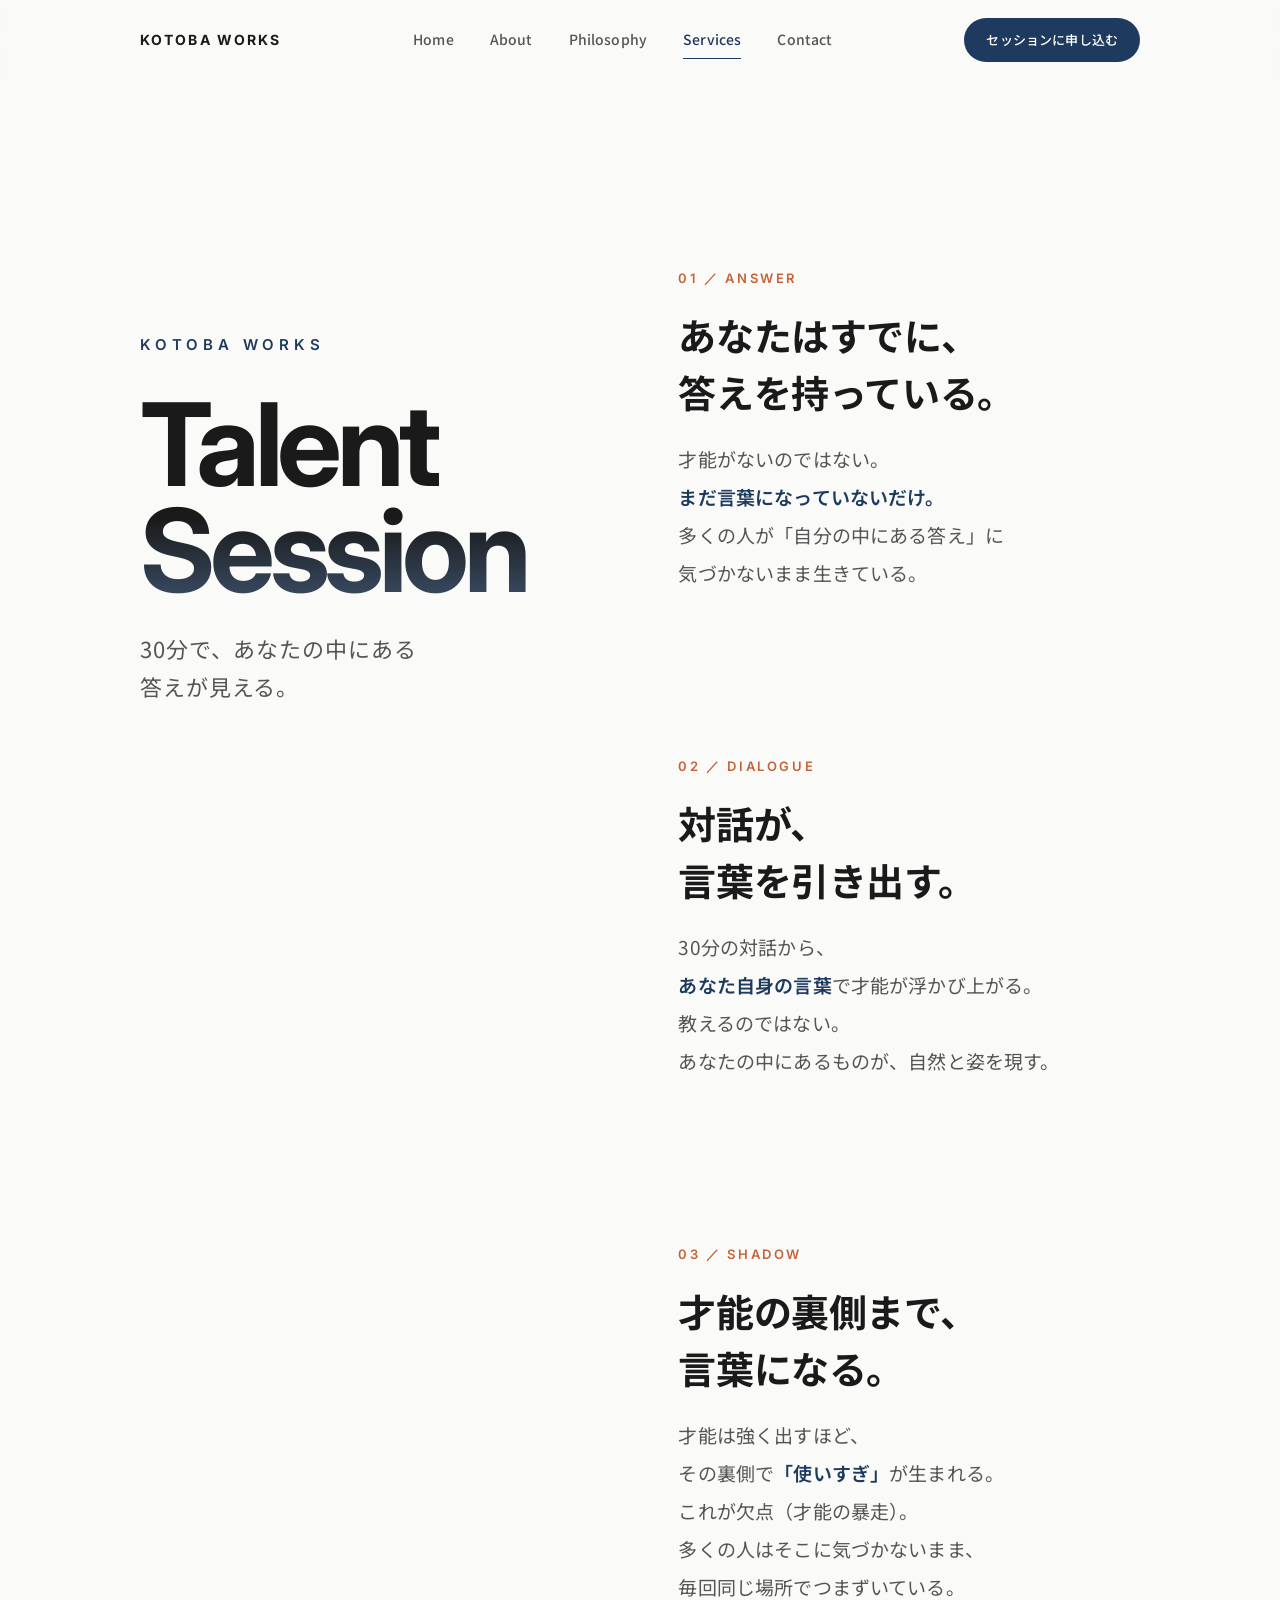
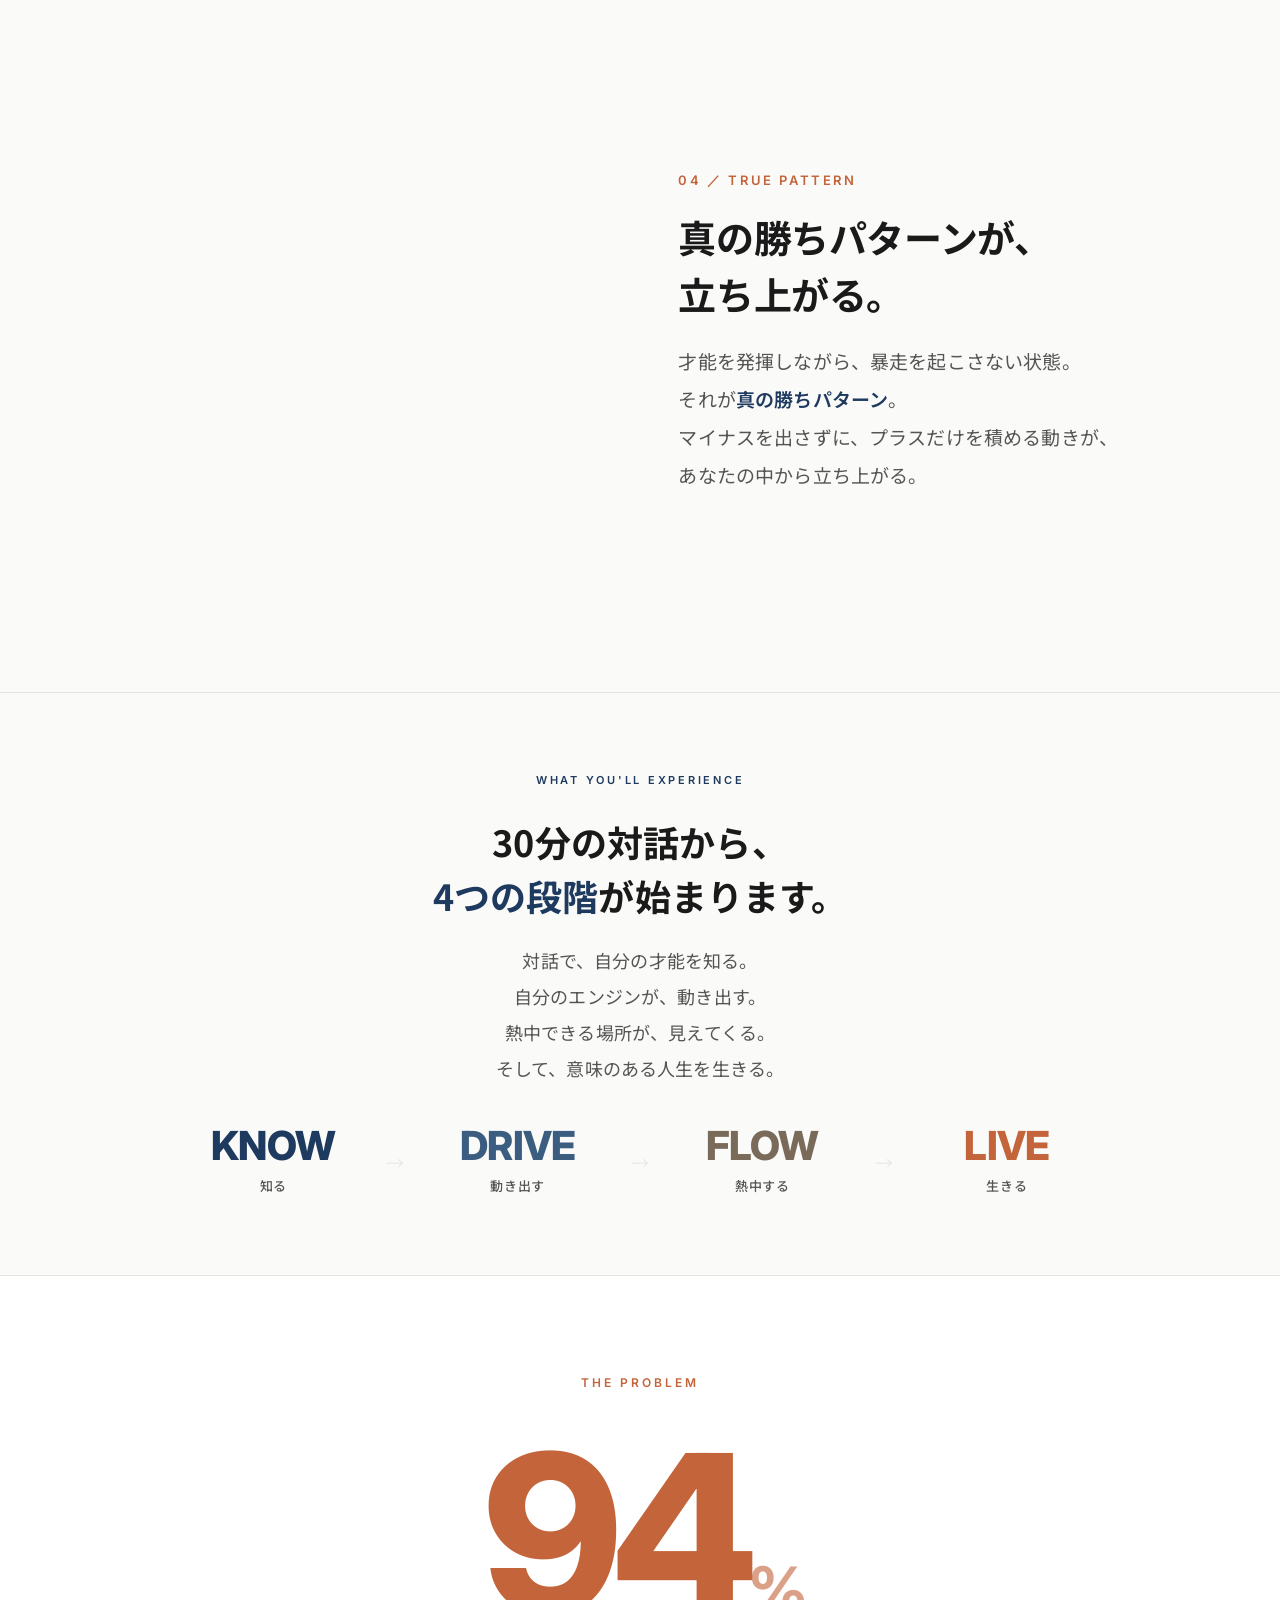
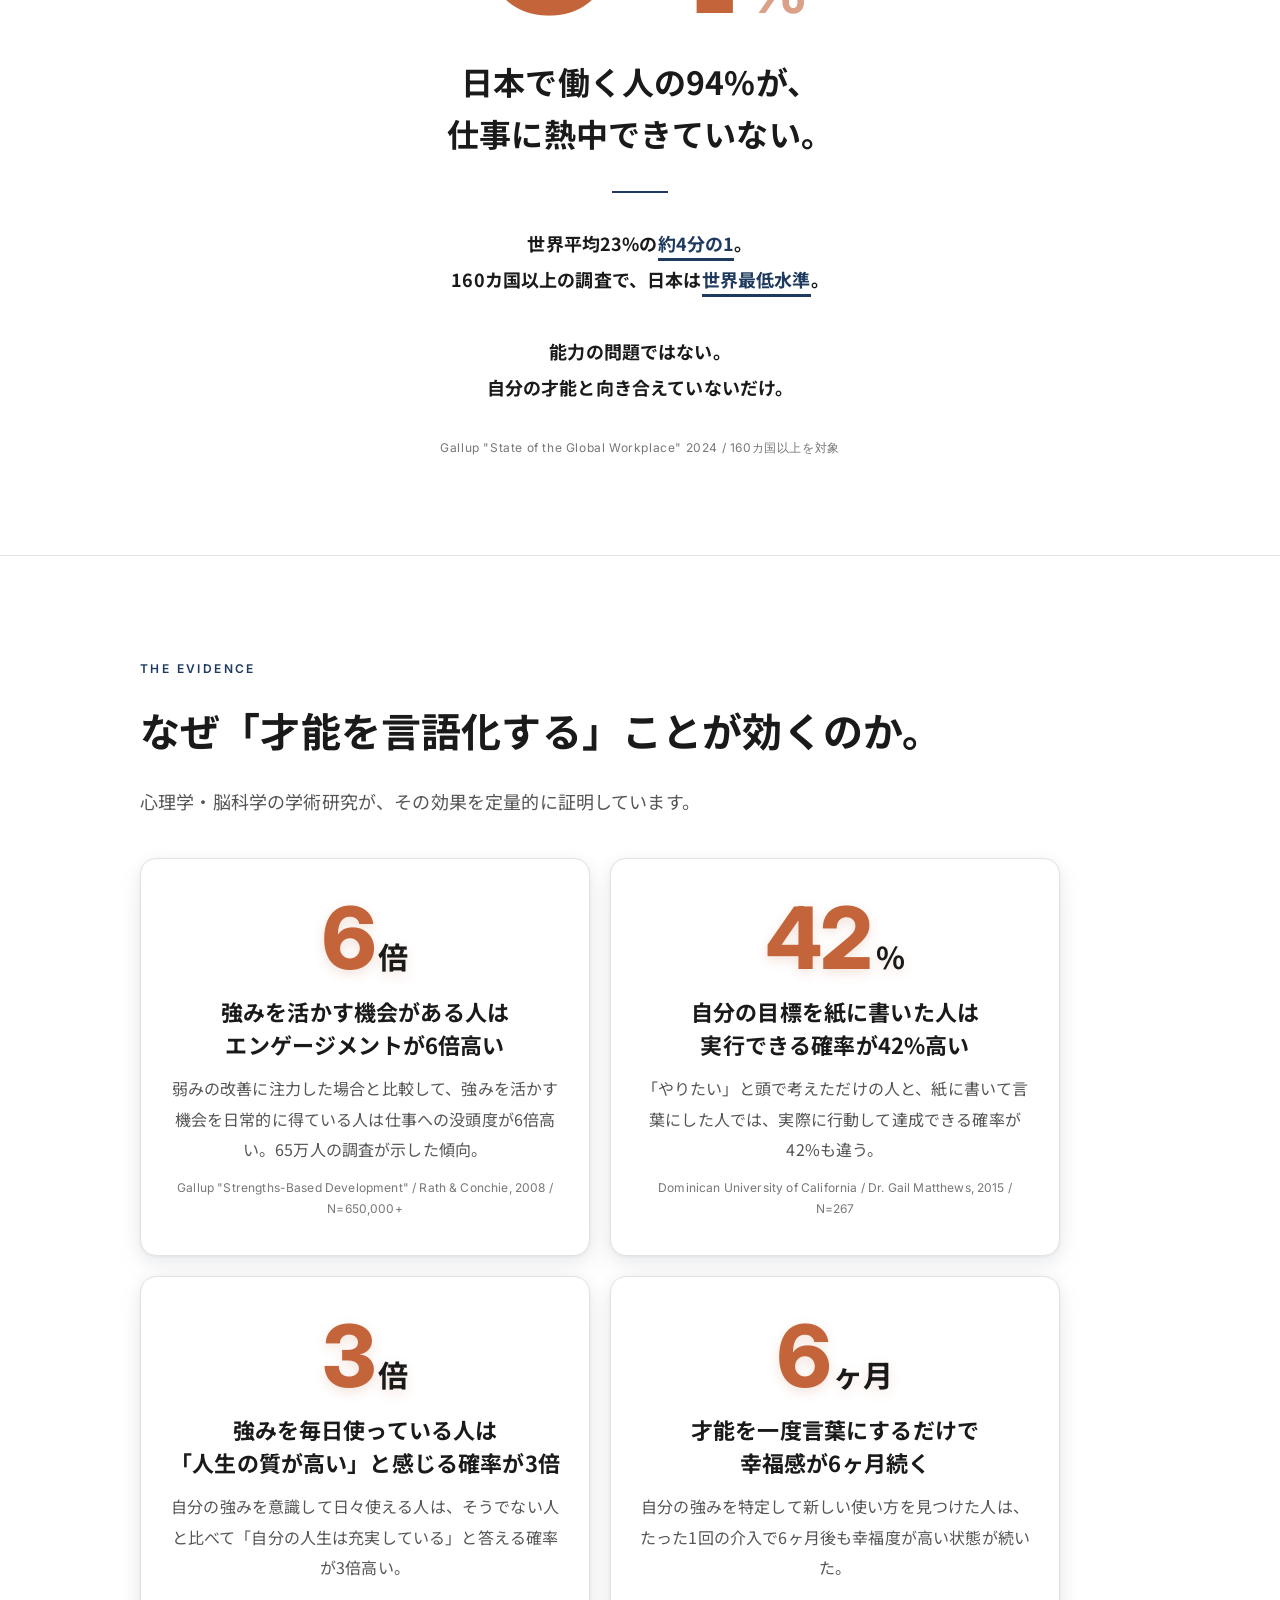
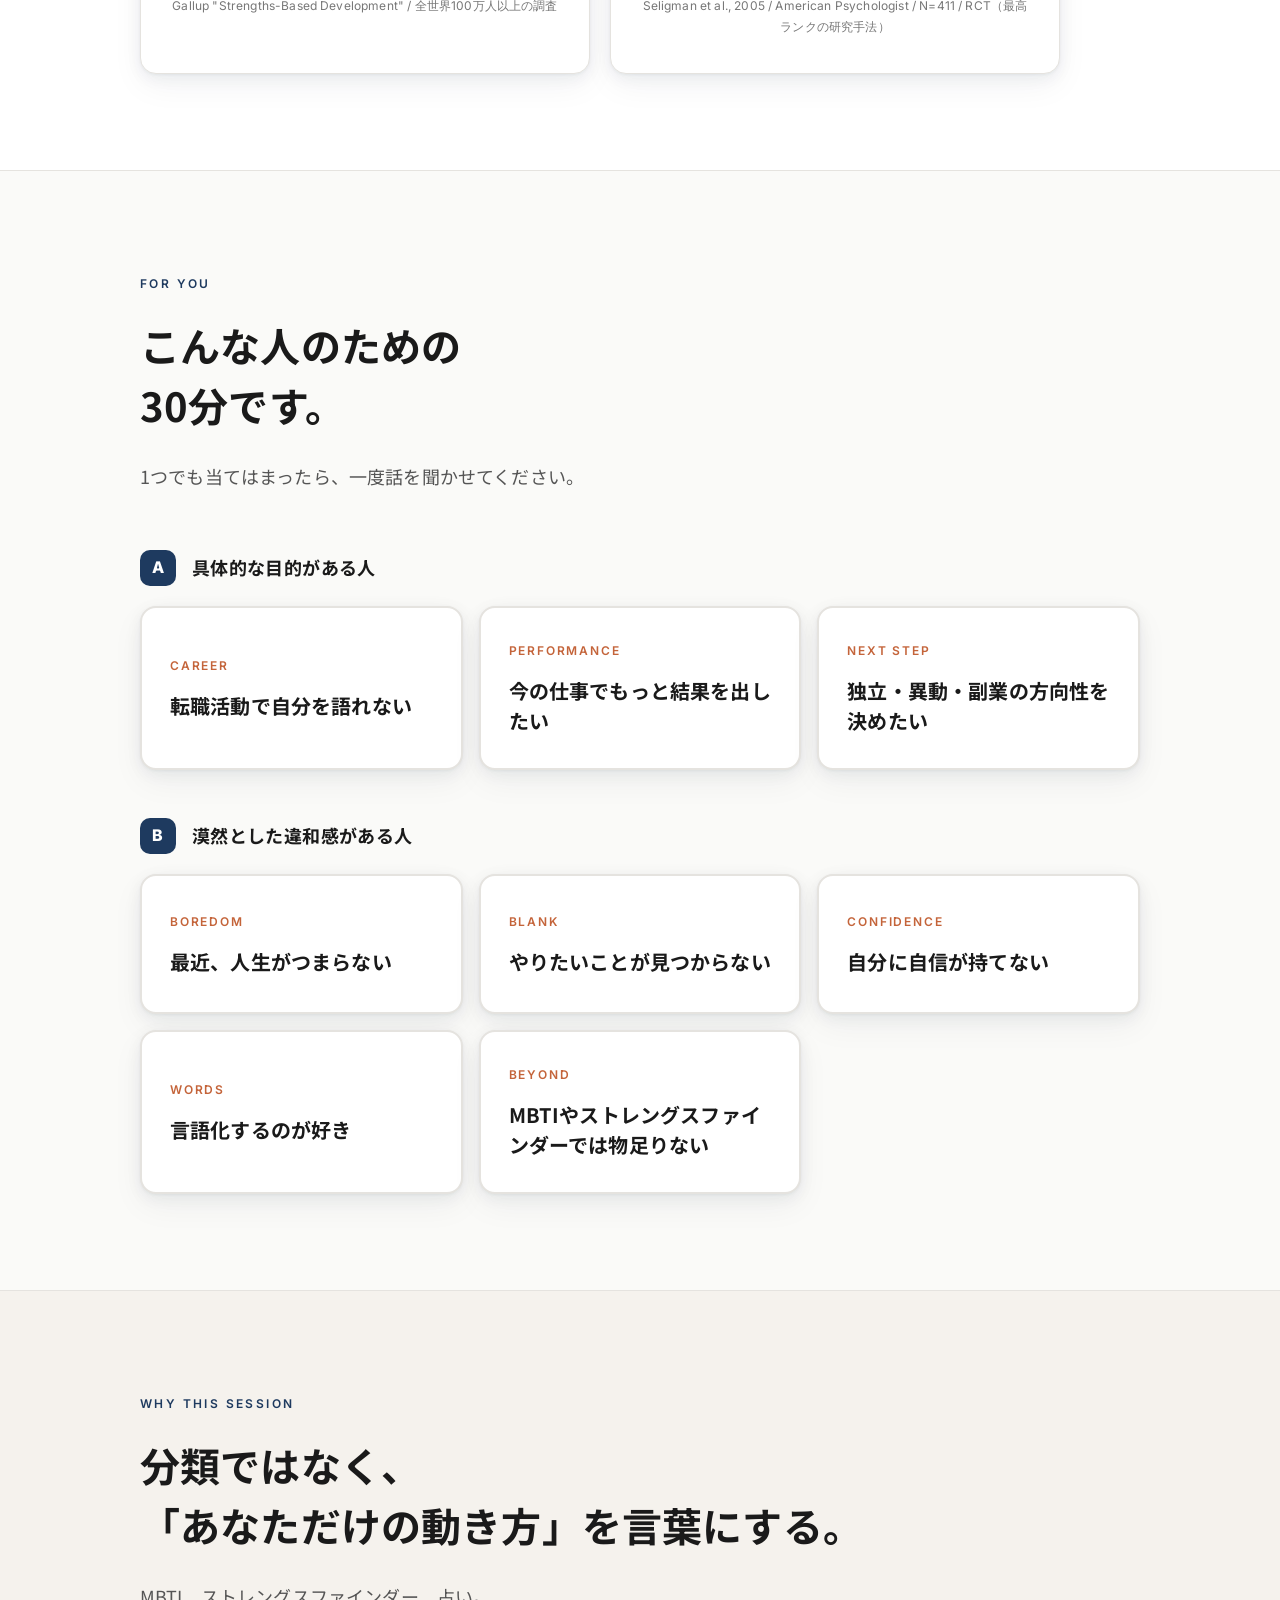
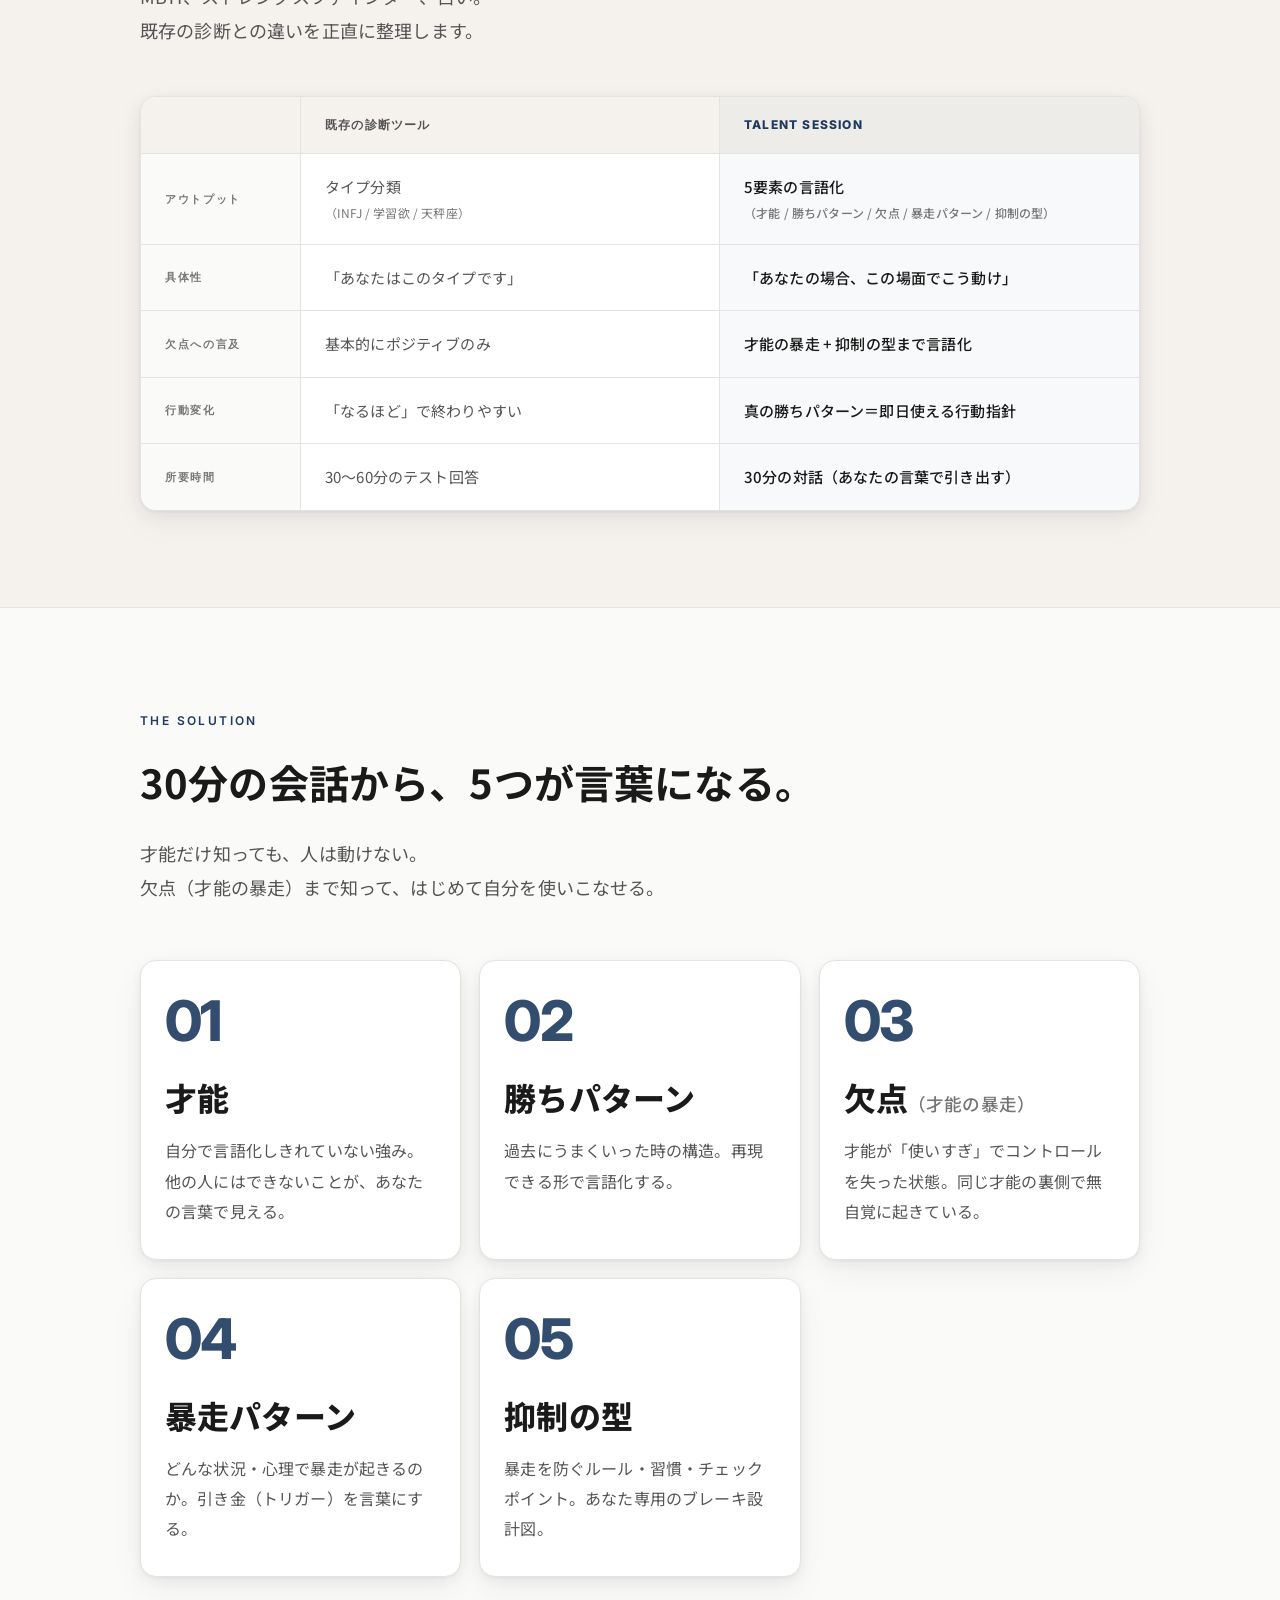
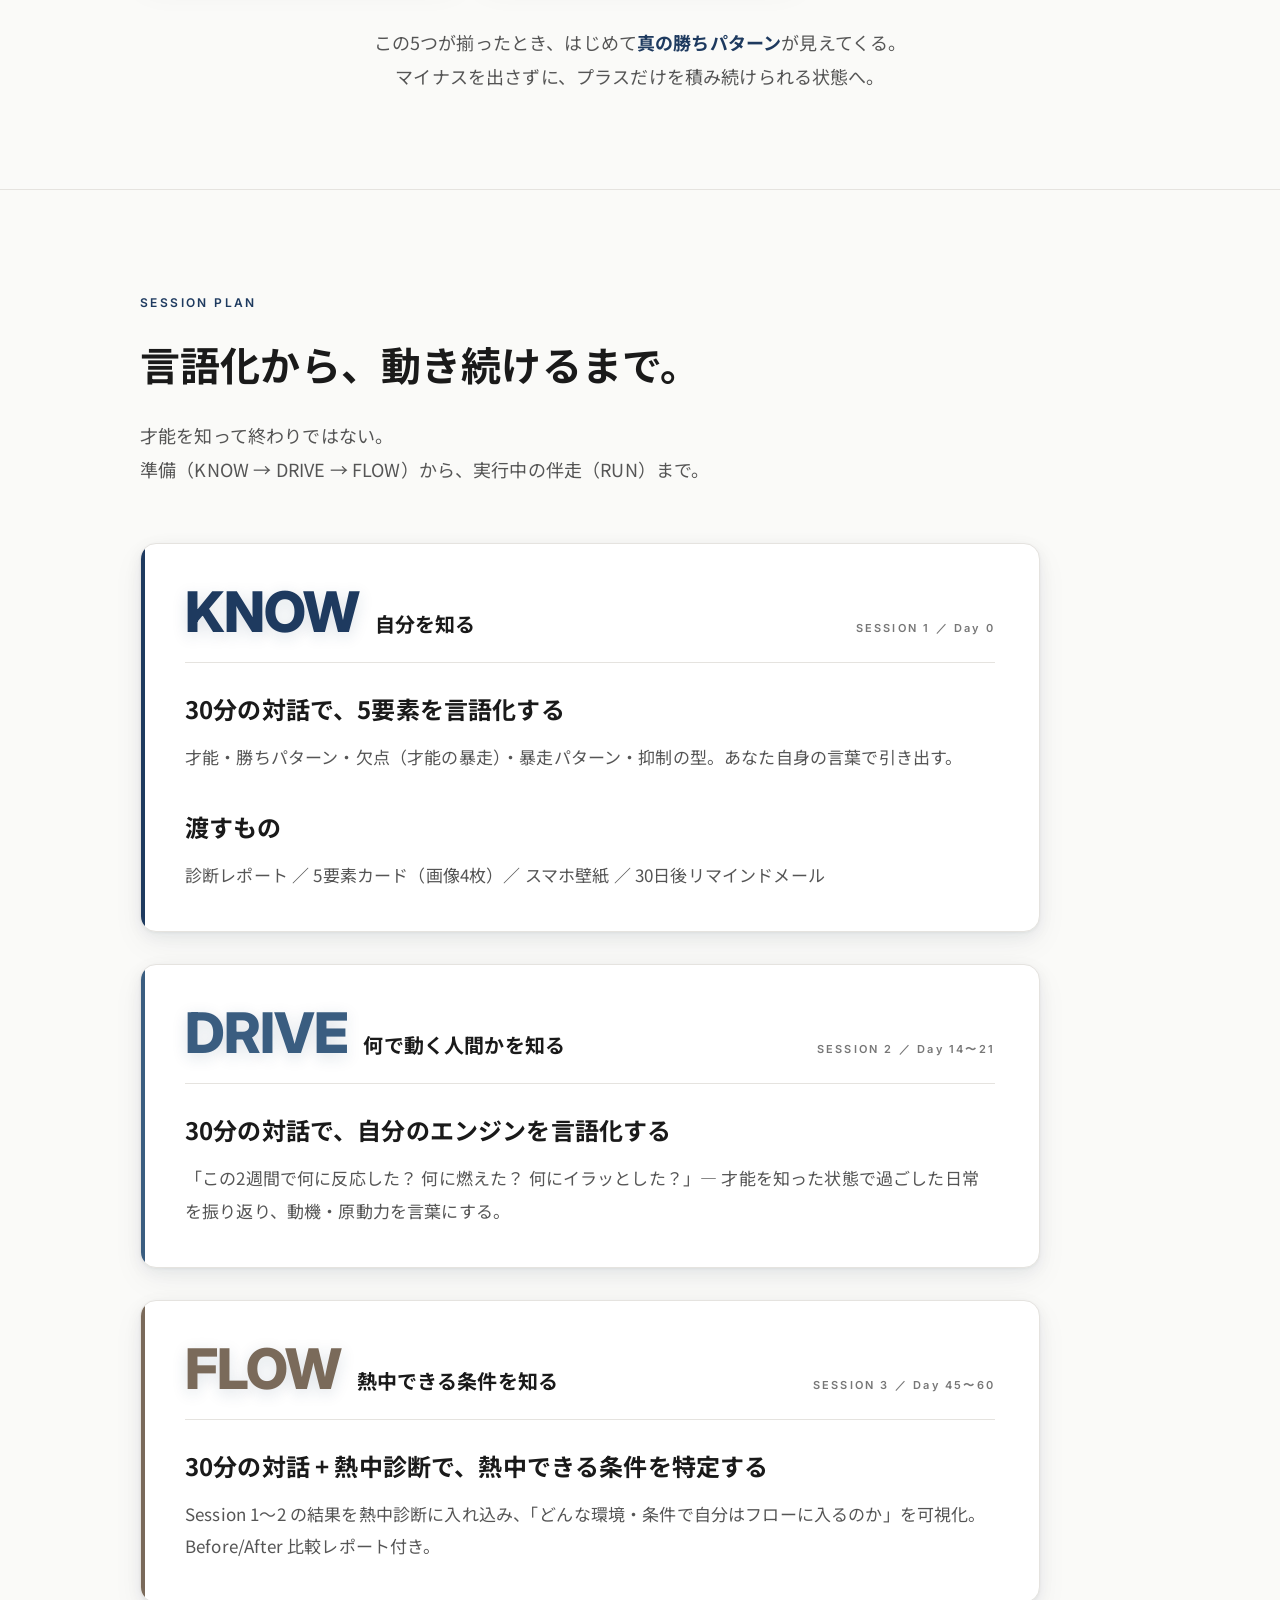
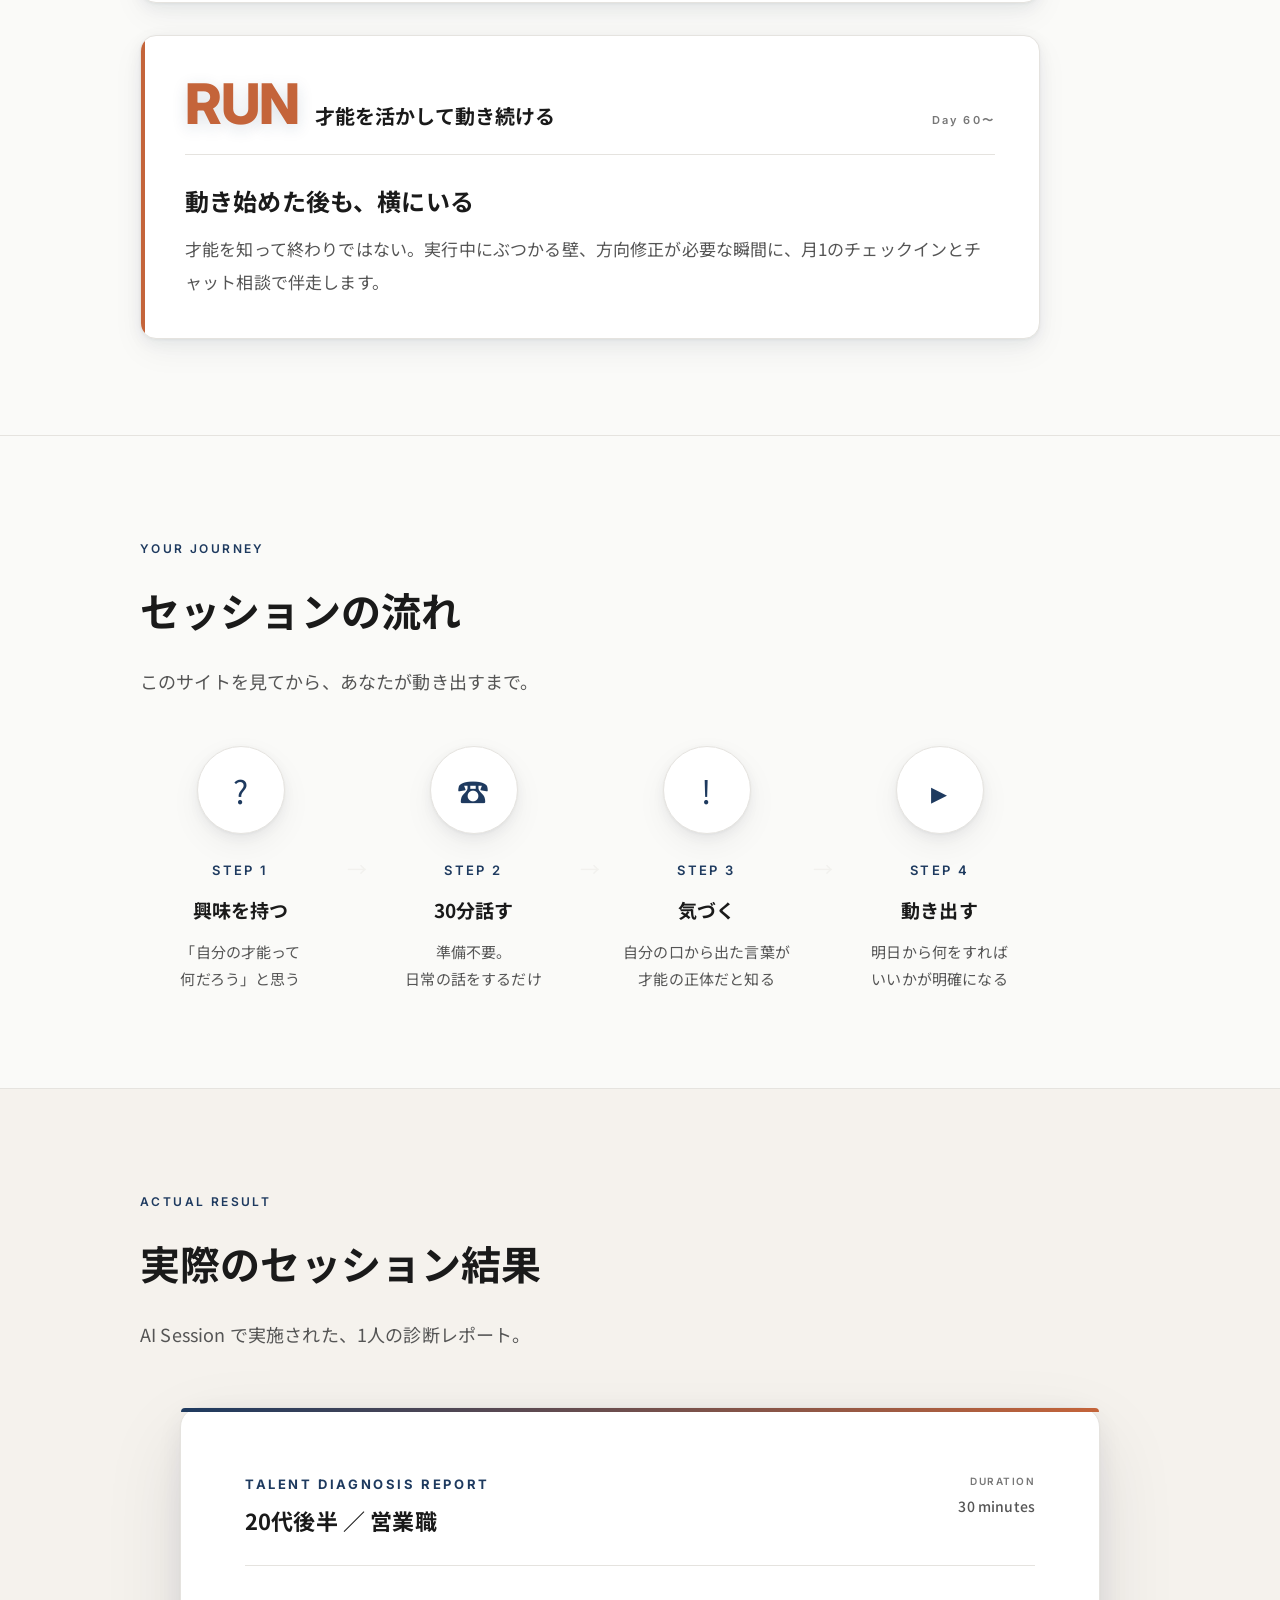
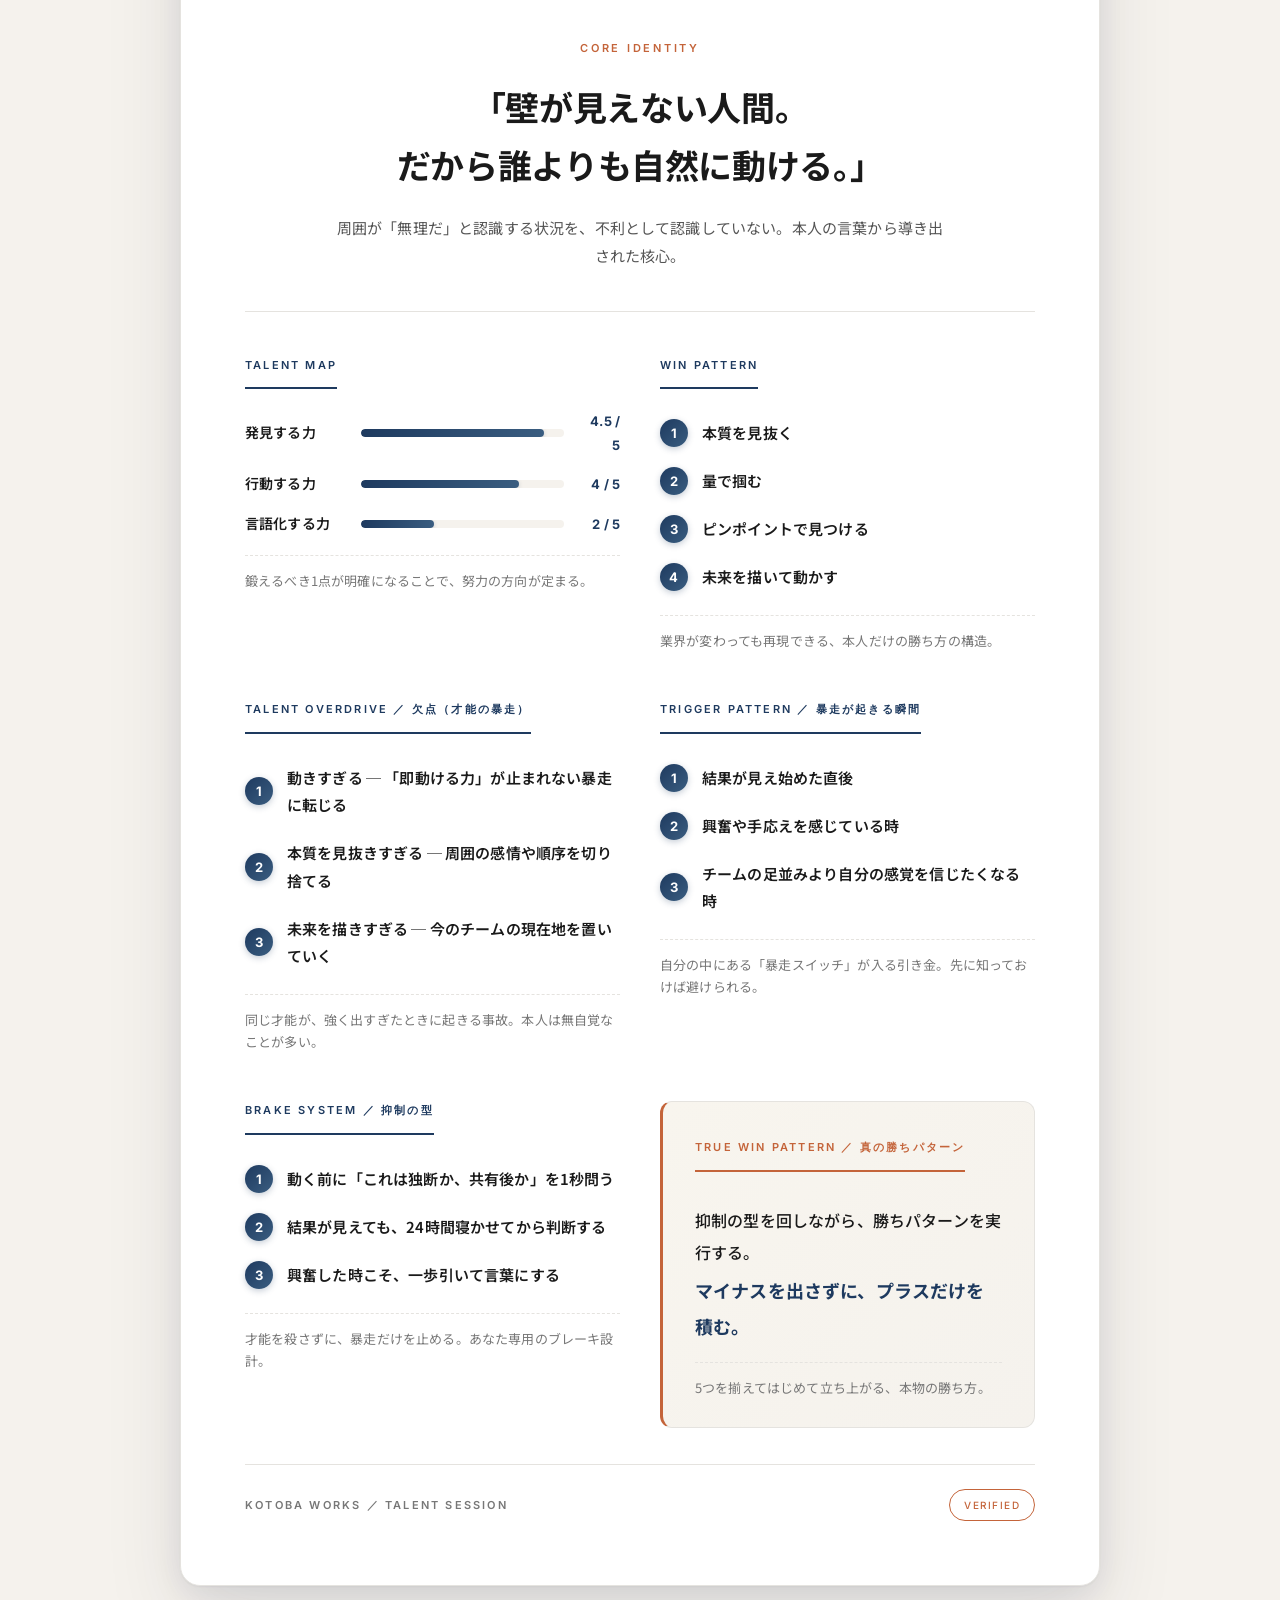
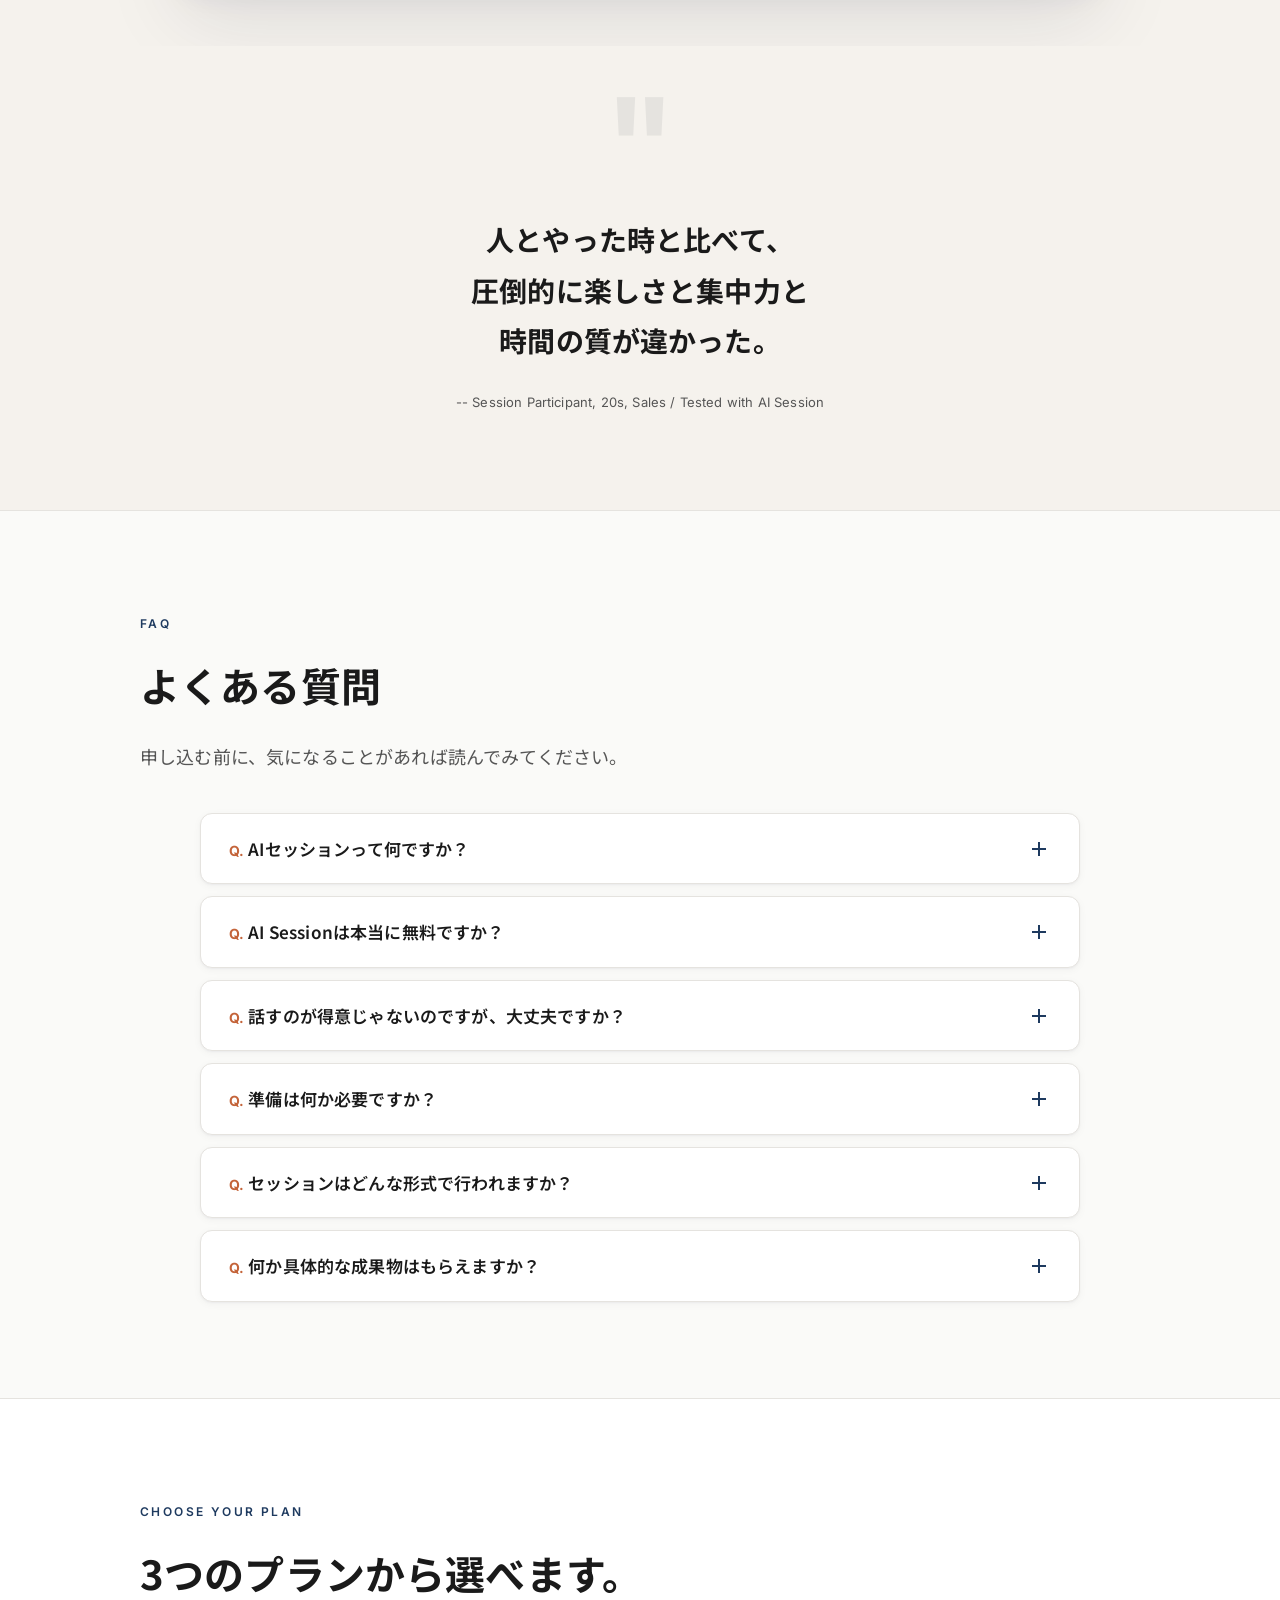
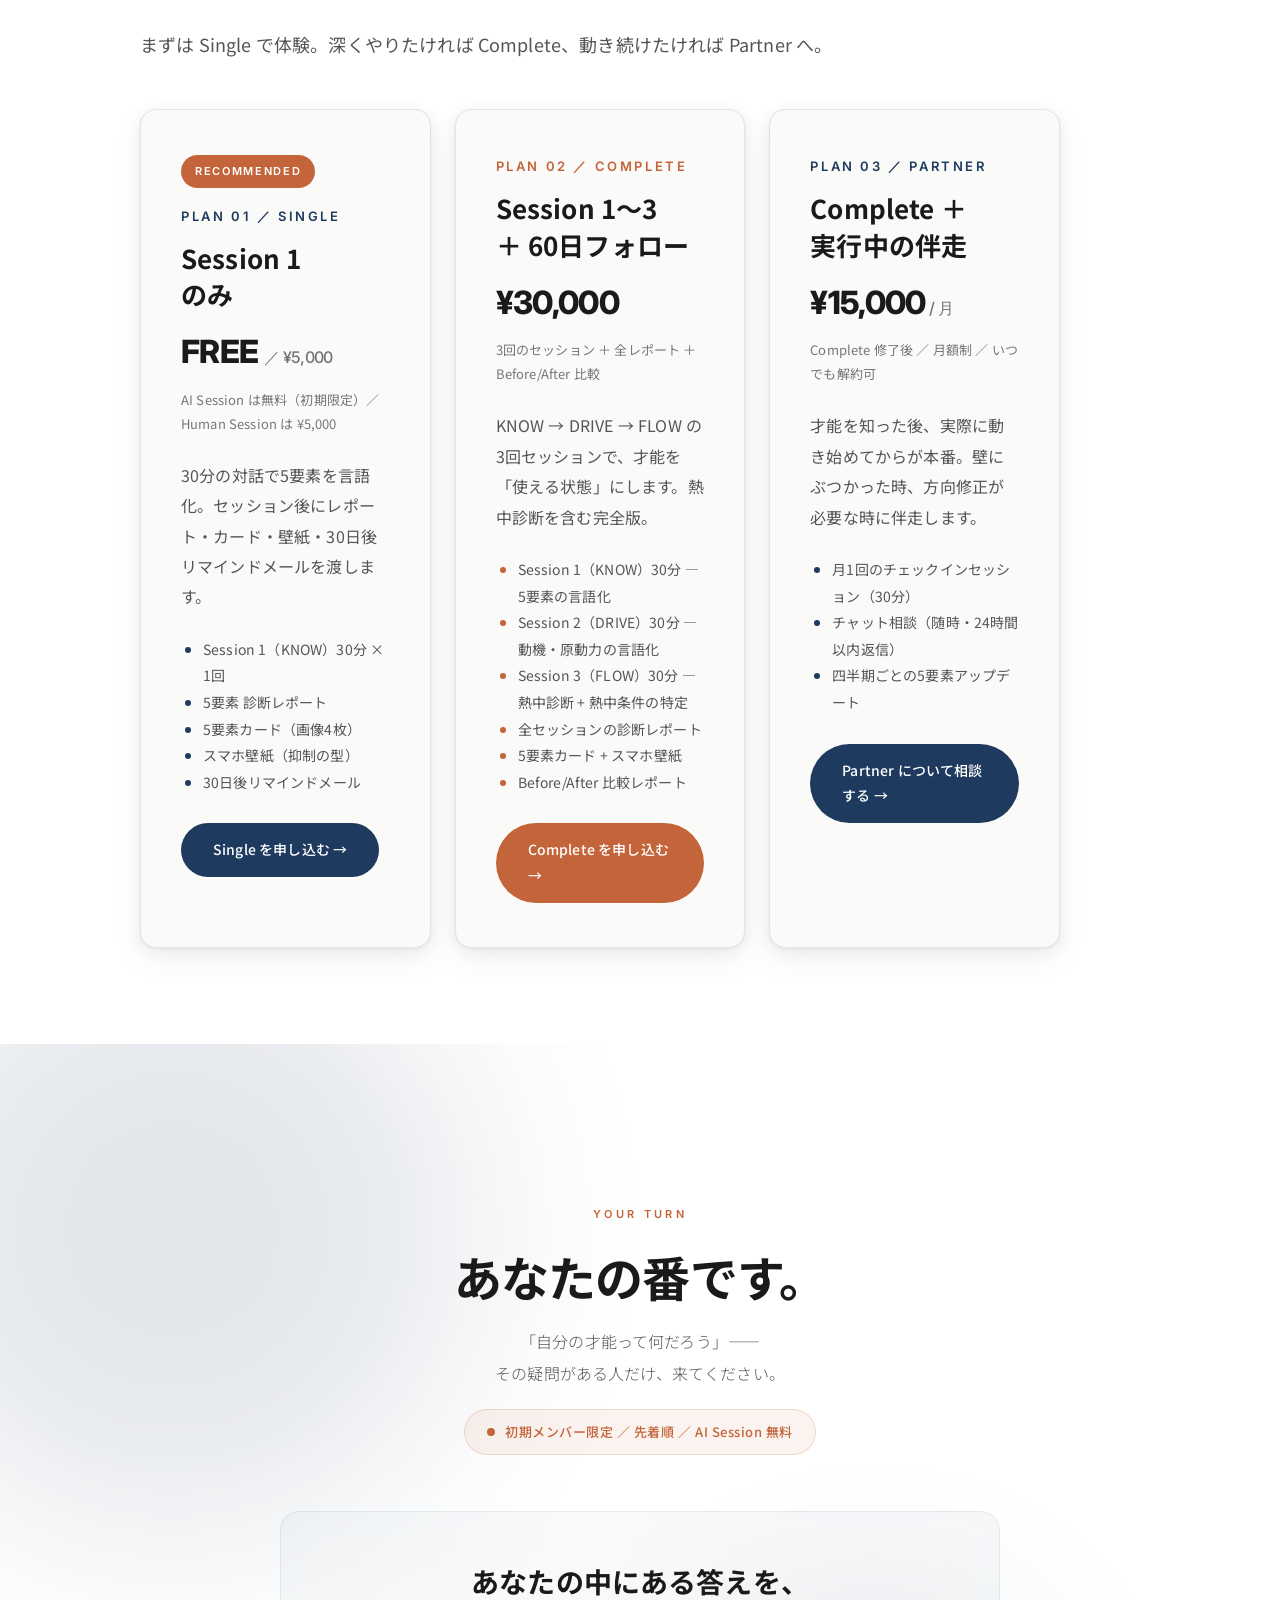
==== session_lp.html @ 7676976e "Full deploy with Actions workflow" ====
<!DOCTYPE html>
<html lang="ja">
<head>
<meta charset="UTF-8">
<meta name="viewport" content="width=device-width, initial-scale=1.0">
<title>Talent Session ／ 30分で、才能が言葉になる ― KOTOBA WORKS</title>
<meta name="description" content="30分の対話で、才能・勝ちパターン・欠点（才能の暴走）・暴走パターン・抑制の型を言葉にする。マイナスを出さずにプラスだけを積む、真の勝ちパターンが見つかる。AI Session は初期メンバー限定で無料。">
<meta name="keywords" content="Talent Session, 才能 言語化, AI コーチング, キャリア相談, 自分の強み, 30分 無料 セッション">
<meta name="author" content="KOTOBA WORKS">

<!-- Favicon -->
<link rel="icon" type="image/svg+xml" href="assets/favicon.svg">

<!-- Canonical -->
<link rel="canonical" href="https://matsumoto-rentaro.com/session_lp.html">

<!-- OG / Social -->
<meta property="og:type" content="website">
<meta property="og:url" content="https://matsumoto-rentaro.com/session_lp.html">
<meta property="og:title" content="Talent Session ／ 30分で、才能が言葉になる">
<meta property="og:description" content="AI × 対話で、あなたの才能を30分で言葉にする。初期メンバー無料。">
<meta property="og:image" content="https://matsumoto-rentaro.com/assets/og-image.png">
<meta property="og:locale" content="ja_JP">
<meta property="og:site_name" content="KOTOBA WORKS">

<!-- Twitter -->
<meta name="twitter:card" content="summary_large_image">
<meta name="twitter:title" content="Talent Session ／ 30分で、才能が言葉になる">
<meta name="twitter:description" content="AI × 対話で、あなたの才能を30分で言葉にする。">
<meta name="twitter:image" content="https://matsumoto-rentaro.com/assets/og-image.png">

<!-- Fonts -->
<link rel="preconnect" href="https://fonts.googleapis.com">
<link rel="preconnect" href="https://fonts.gstatic.com" crossorigin>
<link href="https://fonts.googleapis.com/css2?family=Inter:wght@300;400;500;600;700;800&family=Noto+Sans+JP:wght@300;400;500;700&family=Noto+Serif+JP:wght@400;500;600;700&display=swap" rel="stylesheet">
<link rel="stylesheet" href="assets/shared.css">

<!-- Structured Data: Service -->
<script type="application/ld+json">
{
  "@context": "https://schema.org",
  "@type": "Service",
  "name": "Talent Session",
  "serviceType": "才能言語化セッション",
  "provider": {
    "@type": "Person",
    "name": "KOTOBA WORKS"
  },
  "url": "https://matsumoto-rentaro.com/session_lp.html",
  "description": "30分の対話で、才能・勝ちパターン・欠点（才能の暴走）・暴走パターン・抑制の型を言葉にする。真の勝ちパターンを引き出す。AI Sessionは初期メンバー限定で無料。",
  "areaServed": "JP",
  "offers": [
    {
      "@type": "Offer",
      "name": "AI Session",
      "price": "0",
      "priceCurrency": "JPY",
      "description": "初期メンバー限定・無料"
    },
    {
      "@type": "Offer",
      "name": "Human Session",
      "price": "5000",
      "priceCurrency": "JPY",
      "description": "月5名限定"
    }
  ]
}
</script>

<!-- Structured Data: FAQPage -->
<script type="application/ld+json">
{
  "@context": "https://schema.org",
  "@type": "FAQPage",
  "mainEntity": [
    {
      "@type": "Question",
      "name": "AIセッションって何ですか？",
      "acceptedAnswer": {
        "@type": "Answer",
        "text": "最新のAI（Claude Code）が、代表が設計した会話のセットをもとに、あなたに言葉を投げかけていくセッションです。あなたはテキストで回答するだけ。人間相手では話しにくいことも落ち着いて考えられるため、むしろ深い言語化ができるケースが多いです。"
      }
    },
    {
      "@type": "Question",
      "name": "AI Sessionは本当に無料ですか？",
      "acceptedAnswer": {
        "@type": "Answer",
        "text": "はい、AI Sessionは完全無料です。「まずは気軽に試してほしい」という理由で、初期メンバーに限って無料で実施しています。ただし先着順で枠には限りがあり、将来的には有料化する予定です。"
      }
    },
    {
      "@type": "Question",
      "name": "話すのが得意じゃないのですが、大丈夫ですか？",
      "acceptedAnswer": {
        "@type": "Answer",
        "text": "大丈夫です。こちらから言葉を投げかけるので、それに答えていただくだけでセッションは進みます。上手く話そうとしなくて構いません。むしろ「考えながら話す」ことが価値になります。"
      }
    },
    {
      "@type": "Question",
      "name": "準備は何か必要ですか？",
      "acceptedAnswer": {
        "@type": "Answer",
        "text": "何もいりません。事前アンケートも、資料も、準備も不要です。30分の時間さえ確保してもらえれば、あとはいつもの自分のまま来てください。"
      }
    },
    {
      "@type": "Question",
      "name": "何か具体的な成果物はもらえますか？",
      "acceptedAnswer": {
        "@type": "Answer",
        "text": "はい。セッションの最後に、あなたの才能・勝ちパターン・欠点（才能の暴走）・暴走パターン・抑制の型をまとめた診断レポートをお渡しします。あなたの言葉で書かれた、あなた専用の「取扱説明書」です。"
      }
    }
  ]
}
</script>
<style>
/* ===== Reset & Base ===== */
*, *::before, *::after { margin: 0; padding: 0; box-sizing: border-box; }

:root {
  --bg: #fafaf8;
  --bg-warm: #f5f2ed;
  --bg-card: #ffffff;
  --text: #1a1a1a;
  --text-sub: #555555;
  --text-light: #777777;
  --navy: #1e3a5f;
  --navy-light: #2a5080;
  --terra: #c4643a;
  --border: #e5e3df;
  --en: 'Inter', sans-serif;
  --jp: 'Noto Sans JP', sans-serif;
  --max: 1120px;
  --pad: clamp(64px, 7.5vw, 96px);
  --radius: 16px;
  /* Apple-style depth shadows */
  --shadow-sm: 0 1px 2px rgba(15, 30, 60, 0.04), 0 2px 8px rgba(15, 30, 60, 0.04);
  --shadow-md: 0 1px 3px rgba(15, 30, 60, 0.05), 0 4px 16px rgba(15, 30, 60, 0.06), 0 12px 32px rgba(15, 30, 60, 0.05);
  --shadow-lg: 0 2px 6px rgba(15, 30, 60, 0.06), 0 12px 32px rgba(15, 30, 60, 0.08), 0 32px 80px rgba(15, 30, 60, 0.08);
  --shadow-xl: 0 4px 12px rgba(30, 58, 95, 0.08), 0 16px 48px rgba(30, 58, 95, 0.12), 0 40px 100px rgba(30, 58, 95, 0.14);
}

html { scroll-behavior: smooth; }

body {
  background: var(--bg);
  color: var(--text);
  font-family: var(--jp);
  font-weight: 400;
  line-height: 1.85;
  letter-spacing: 0.01em;
  -webkit-font-smoothing: antialiased;
  overflow-x: hidden;
}

.container {
  max-width: var(--max);
  margin: 0 auto;
  padding: 0 clamp(20px, 5vw, 60px);
}

section {
  padding: var(--pad) 0;
  position: relative;
}

section + section { border-top: 1px solid var(--border); }

/* ===== Fade-in ===== */
.fi {
  opacity: 0;
  transform: translateY(28px);
  transition: opacity 0.7s cubic-bezier(0.25, 0.46, 0.45, 0.94),
              transform 0.7s cubic-bezier(0.25, 0.46, 0.45, 0.94);
}
.fi.v { opacity: 1; transform: translateY(0); }
.fi.d1 { transition-delay: 0.1s; }
.fi.d2 { transition-delay: 0.2s; }
.fi.d3 { transition-delay: 0.3s; }
.fi.d4 { transition-delay: 0.4s; }
.fi.d5 { transition-delay: 0.5s; }

/* ===== Common ===== */
.label {
  font-family: var(--en);
  font-size: 12px;
  font-weight: 600;
  letter-spacing: 0.2em;
  text-transform: uppercase;
  color: var(--navy);
  margin-bottom: 20px;
  display: inline-block;
}
.heading {
  font-weight: 700;
  font-size: clamp(28px, 3.6vw, 40px);
  line-height: 1.5;
  color: var(--text);
  margin-bottom: 24px;
}
.subtext {
  font-size: 18px;
  font-weight: 400;
  color: var(--text-sub);
  line-height: 1.9;
  max-width: 720px;
}
.card {
  background: var(--bg-card);
  border: 1px solid var(--border);
  border-radius: var(--radius);
  padding: 40px;
  position: relative;
  overflow: hidden;
  box-shadow: var(--shadow-md);
  transition: transform 0.5s cubic-bezier(0.16, 1, 0.3, 1),
              box-shadow 0.5s cubic-bezier(0.16, 1, 0.3, 1);
}
.card::before {
  content: '';
  position: absolute;
  top: 0;
  left: 0;
  width: 100%;
  height: 3px;
  background: linear-gradient(90deg, var(--navy), var(--terra));
  transform: scaleX(0);
  transform-origin: left;
  transition: transform 0.6s cubic-bezier(0.16, 1, 0.3, 1);
}
.card:hover {
  transform: translateY(-8px);
  box-shadow: var(--shadow-xl);
}
.card:hover::before {
  transform: scaleX(1);
}

/* ============================================
   HERO (Apple-style Pinned Scroll)
   ============================================ */
.hero {
  position: relative;
  background: var(--bg);
  border-top: none !important;
  overflow: visible;
  padding: 0;
}

/* Outer container — defines total scroll length */
.hero-pin-wrap {
  position: relative;
  width: 100%;
  /* Total height = sticky height + extra scroll for right column */
}

/* 2-column grid */
.hero-grid {
  display: grid;
  grid-template-columns: 1fr 1fr;
  gap: clamp(40px, 6vw, 80px);
  max-width: var(--max);
  margin: 0 auto;
  padding: 0 clamp(20px, 5vw, 60px);
  align-items: start;
}

/* Left: sticky pinned area */
.hero-left {
  position: sticky;
  top: 0;
  height: 100vh;
  display: flex;
  flex-direction: column;
  justify-content: center;
}

.hero-name {
  font-family: var(--en);
  font-size: clamp(13px, 1.4vw, 15px);
  font-weight: 600;
  letter-spacing: 0.32em;
  color: var(--navy);
  margin-bottom: 32px;
  opacity: 0;
  transform: translateY(16px);
  animation: heroFade 1s 0.1s cubic-bezier(0.16, 1, 0.3, 1) forwards;
}

.hero-title {
  font-family: var(--en);
  font-size: clamp(64px, 9vw, 130px);
  font-weight: 700;
  letter-spacing: -0.045em;
  line-height: 0.92;
  margin-bottom: 28px;
  background: linear-gradient(180deg, var(--text) 0%, var(--text) 60%, #3a4d65 100%);
  -webkit-background-clip: text;
  background-clip: text;
  -webkit-text-fill-color: transparent;
  color: transparent;
  opacity: 0;
  transform: translateY(20px);
  animation: heroFade 1.2s 0.25s cubic-bezier(0.16, 1, 0.3, 1) forwards;
  will-change: opacity, transform;
}

.hero-sub {
  display: block;
  font-family: var(--jp);
  font-size: clamp(18px, 1.8vw, 22px);
  font-weight: 400;
  letter-spacing: 0.04em;
  color: var(--text-sub);
  line-height: 1.7;
  opacity: 0;
  transform: translateY(16px);
  animation: heroFade 1s 0.45s cubic-bezier(0.16, 1, 0.3, 1) forwards;
}

/* Right: scrolling story */
.hero-right {
  display: flex;
  flex-direction: column;
  gap: 18vh;
  padding: 22vh 0;
}

.hero-story {
  opacity: 0;
  transform: translateY(40px);
  transition: opacity 0.9s cubic-bezier(0.16, 1, 0.3, 1),
              transform 0.9s cubic-bezier(0.16, 1, 0.3, 1);
}
.hero-story.visible {
  opacity: 1;
  transform: translateY(0);
}

.hero-story-num {
  font-family: var(--en);
  font-size: 13px;
  font-weight: 600;
  letter-spacing: 0.2em;
  color: var(--terra);
  margin-bottom: 16px;
}
.hero-story-title {
  font-size: clamp(28px, 3.2vw, 38px);
  font-weight: 700;
  color: var(--text);
  line-height: 1.5;
  margin-bottom: 20px;
  letter-spacing: -0.01em;
}
.hero-story-text {
  font-size: clamp(16px, 1.6vw, 19px);
  font-weight: 400;
  color: var(--text-sub);
  line-height: 2;
  max-width: 520px;
}
.hero-story-text strong {
  font-weight: 600;
  color: var(--navy);
}

@keyframes heroFade {
  to { opacity: 1; transform: translateY(0); }
}

/* Mobile — 1列スタック + 読みやすさ最優先 */
/* (shared.css の @media 768px が .hero-grid を 1fr にする) */

@media (prefers-reduced-motion: reduce) {
  .hero-name, .hero-title, .hero-sub, .hero-story {
    animation: none;
    opacity: 1;
    transform: none;
    transition: none;
  }
}

/* ============================================
   WHAT HAPPENS
   ============================================ */
.approach-grid-3 {
  display: grid;
  grid-template-columns: repeat(3, 1fr);
  gap: 18px;
  margin-top: 56px;
}
.approach-item {
  background: var(--bg-card);
  border: 1px solid var(--border);
  border-radius: var(--radius);
  padding: 32px 24px;
  position: relative;
  overflow: hidden;
  display: flex;
  flex-direction: column;
  box-shadow: var(--shadow-md);
  min-height: 260px;
  transition: transform 0.5s cubic-bezier(0.16, 1, 0.3, 1),
              box-shadow 0.5s cubic-bezier(0.16, 1, 0.3, 1),
              border-color 0.4s;
}
.approach-item::before {
  content: '';
  position: absolute;
  top: 0;
  left: 0;
  width: 100%;
  height: 3px;
  background: linear-gradient(90deg, var(--navy), var(--terra));
  transform: scaleX(0);
  transform-origin: left;
  transition: transform 0.6s cubic-bezier(0.16, 1, 0.3, 1);
}
.approach-item:hover {
  transform: translateY(-10px);
  box-shadow: var(--shadow-xl);
  border-color: rgba(30, 58, 95, 0.15);
}
.approach-item:hover::before {
  transform: scaleX(1);
}
.approach-num {
  font-family: var(--en);
  font-size: 56px;
  font-weight: 800;
  color: var(--navy);
  line-height: 1;
  letter-spacing: -0.03em;
  margin-bottom: 24px;
  display: block;
  opacity: 0.9;
}
.approach-title {
  font-size: 32px;
  font-weight: 800;
  color: var(--text);
  margin-bottom: 14px;
  line-height: 1.5;
}
.approach-desc {
  font-size: 16px;
  font-weight: 400;
  color: var(--text-sub);
  line-height: 1.9;
}
.approach-source {
  font-size: 12px;
  font-weight: 400;
  color: var(--text-light);
  margin-top: 14px;
  line-height: 1.7;
}
@media (max-width: 768px) {
  .approach-list { grid-template-columns: 1fr; }
}

/* ============================================
   FOR YOU (ペルソナ)
   ============================================ */
.foryou-section {
  background: var(--bg);
}
.foryou-group-label {
  display: flex;
  align-items: center;
  gap: 16px;
  margin-top: 56px;
  margin-bottom: 20px;
  font-family: var(--jp);
  font-size: 18px;
  font-weight: 700;
  color: var(--text);
  letter-spacing: 0.02em;
}
.foryou-group-tag {
  display: inline-flex;
  align-items: center;
  justify-content: center;
  width: 36px;
  height: 36px;
  border-radius: 10px;
  background: var(--navy);
  color: #fff;
  font-family: var(--en);
  font-size: 16px;
  font-weight: 800;
  flex-shrink: 0;
}
.foryou-grid {
  display: grid;
  grid-template-columns: repeat(3, 1fr);
  gap: 20px;
  margin-top: 20px;
}
.foryou-card {
  background: var(--bg-card);
  border: 1px solid var(--border);
  border-radius: var(--radius);
  padding: 36px 32px;
  position: relative;
  overflow: hidden;
  box-shadow: var(--shadow-md);
  transition: transform 0.5s cubic-bezier(0.16, 1, 0.3, 1),
              box-shadow 0.5s cubic-bezier(0.16, 1, 0.3, 1);
}
.foryou-card::before {
  content: '';
  position: absolute;
  top: 0;
  left: 0;
  width: 100%;
  height: 3px;
  background: linear-gradient(90deg, var(--navy), var(--terra));
  transform: scaleX(0);
  transform-origin: left;
  transition: transform 0.6s cubic-bezier(0.16, 1, 0.3, 1);
}
.foryou-card:hover {
  transform: translateY(-8px);
  box-shadow: var(--shadow-xl);
}
.foryou-card:hover::before {
  transform: scaleX(1);
}
.foryou-icon {
  font-family: var(--en);
  font-size: 14px;
  font-weight: 600;
  letter-spacing: 0.15em;
  color: var(--terra);
  margin-bottom: 20px;
}
.foryou-title {
  font-size: 22px;
  font-weight: 700;
  color: var(--text);
  margin-bottom: 12px;
  line-height: 1.5;
}
.foryou-desc {
  font-size: 16px;
  font-weight: 400;
  color: var(--text-sub);
  line-height: 1.9;
}
.foryou-card-compact {
  padding: 32px 28px !important;
  min-height: 140px;
  display: flex;
  flex-direction: column;
  justify-content: center;
  background: var(--bg-card) !important;
  border: 2px solid var(--border) !important;
  transition: border-color 0.3s, transform 0.4s cubic-bezier(0.16, 1, 0.3, 1), box-shadow 0.4s;
}
.foryou-card-compact:hover {
  border-color: var(--navy) !important;
  transform: translateY(-6px) !important;
  box-shadow: var(--shadow-lg) !important;
}
.foryou-card-compact .foryou-icon {
  font-size: 12px;
  margin-bottom: 14px;
}
.foryou-card-compact .foryou-title {
  font-size: 20px;
  font-weight: 700;
  margin-bottom: 0;
  line-height: 1.5;
}
.foryou-grid-5 {
  grid-template-columns: repeat(3, 1fr);
}
.foryou-grid {
  gap: 16px;
}
@media (max-width: 768px) {
  .foryou-grid { grid-template-columns: 1fr; }
}

/* Compare table (WHY THIS SESSION) */
.compare-section {
  background: var(--bg-warm);
}
.compare-table {
  margin-top: 48px;
  border: 1px solid var(--border);
  border-radius: var(--radius);
  overflow: hidden;
  background: var(--bg-card);
  box-shadow: var(--shadow-md);
}
.compare-row {
  display: grid;
  grid-template-columns: 160px 1fr 1fr;
  border-bottom: 1px solid var(--border);
}
.compare-row:last-child { border-bottom: none; }
.compare-header {
  background: var(--bg-warm);
}
.compare-header .compare-cell {
  font-family: var(--en);
  font-size: 12px;
  font-weight: 700;
  letter-spacing: 0.1em;
  text-transform: uppercase;
  color: var(--text-sub);
  padding: 18px 24px;
}
.compare-cell {
  padding: 20px 24px;
  font-size: 15px;
  color: var(--text-sub);
  line-height: 1.7;
  border-right: 1px solid var(--border);
}
.compare-cell:last-child { border-right: none; }
.compare-label {
  font-family: var(--en);
  font-size: 11px;
  font-weight: 600;
  letter-spacing: 0.15em;
  text-transform: uppercase;
  color: var(--text-light);
  display: flex;
  align-items: center;
  background: var(--bg);
}
.compare-highlight {
  background: rgba(30, 58, 95, 0.03);
  color: var(--text);
  font-weight: 500;
}
.compare-header .compare-highlight {
  color: var(--navy);
  font-weight: 800;
}
.compare-note {
  font-size: 12px;
  color: var(--text-light);
  display: block;
  margin-top: 4px;
}
@media (max-width: 768px) {
  .compare-row { grid-template-columns: 1fr; }
  .compare-label { padding: 14px 20px 4px; }
  .compare-header { display: none; }
}

/* ============================================
   WHY SESSION (NEW)
   ============================================ */
.why-section {
  background: var(--bg-card);
}
.why-grid {
  display: grid;
  grid-template-columns: repeat(2, 1fr);
  gap: 20px;
  margin-top: 40px;
  max-width: 920px;
}
.why-stat {
  font-family: var(--en);
  font-size: clamp(56px, 7.2vw, 86px);
  font-weight: 800;
  color: var(--terra);
  line-height: 1;
  margin-bottom: 14px;
  letter-spacing: -0.04em;
}
.why-stat .unit {
  font-family: var(--jp);
  font-size: 0.35em;
  font-weight: 700;
  color: var(--text);
  margin-left: 6px;
  letter-spacing: 0;
}
.why-card .why-title {
  font-size: 22px;
  font-weight: 700;
  color: var(--text);
  margin-bottom: 12px;
  line-height: 1.5;
}
.why-card .why-desc {
  font-size: 16px;
  font-weight: 400;
  color: var(--text-sub);
  line-height: 1.9;
}
.why-card .why-source {
  font-family: var(--en);
  font-size: 12px;
  font-weight: 400;
  color: var(--text-light);
  margin-top: 14px;
  line-height: 1.7;
}
.why-card {
  background: var(--bg-card);
  border: 1px solid var(--border);
  border-radius: var(--radius);
  padding: 36px 28px;
  text-align: center;
  position: relative;
  overflow: hidden;
  box-shadow: var(--shadow-md);
  transition: transform 0.5s cubic-bezier(0.16, 1, 0.3, 1),
              box-shadow 0.5s cubic-bezier(0.16, 1, 0.3, 1);
}
.why-card::before {
  content: '';
  position: absolute;
  top: 0;
  left: 0;
  width: 100%;
  height: 3px;
  background: linear-gradient(90deg, var(--navy), var(--terra));
  transform: scaleX(0);
  transform-origin: left;
  transition: transform 0.6s cubic-bezier(0.16, 1, 0.3, 1);
}
.why-card:hover {
  transform: translateY(-10px);
  box-shadow: var(--shadow-xl);
}
.why-card:hover::before {
  transform: scaleX(1);
}
.why-stat {
  text-shadow: 0 4px 12px rgba(196, 100, 58, 0.18);
}
.why-icon {
  width: 56px; height: 56px;
  border-radius: 50%;
  background: var(--bg-warm);
  display: flex;
  align-items: center;
  justify-content: center;
  margin: 0 auto 20px;
  font-size: 24px;
  color: var(--navy);
  transition: background 0.3s;
}
.why-card:hover .why-icon {
  background: var(--navy);
  color: #fff;
}
.why-title {
  font-size: 16px;
  font-weight: 700;
  color: var(--text);
  margin-bottom: 10px;
}
.why-desc {
  font-size: 13px;
  font-weight: 300;
  color: var(--text-sub);
  line-height: 1.8;
}
.why-source {
  font-family: var(--en);
  font-size: 10px;
  font-weight: 400;
  color: var(--text-light);
  margin-top: 12px;
}

/* ============================================
   INTRO (Preview of Phases)
   ============================================ */
.intro-section {
  background: var(--bg);
  padding: clamp(48px, 6vw, 80px) 0;
}
.intro-inner {
  max-width: 960px;
  margin: 0 auto;
  text-align: center;
}
.intro-eyebrow {
  font-family: var(--en);
  font-size: 11px;
  font-weight: 600;
  letter-spacing: 0.25em;
  text-transform: uppercase;
  color: var(--navy);
  margin-bottom: 24px;
}
.intro-heading {
  font-size: clamp(24px, 3.4vw, 36px);
  font-weight: 700;
  line-height: 1.5;
  color: var(--text);
  margin-bottom: 20px;
}
.intro-heading em {
  font-style: normal;
  color: var(--navy);
}
.intro-sub {
  font-size: 18px;
  font-weight: 400;
  color: var(--text-sub);
  line-height: 2;
  margin-bottom: 40px;
  max-width: 720px;
  margin-left: auto;
  margin-right: auto;
}
.intro-flow {
  display: flex;
  align-items: center;
  justify-content: center;
  gap: 0;
  flex-wrap: wrap;
  margin-top: 16px;
}
.intro-step {
  flex: 1;
  min-width: 140px;
  padding: 0 12px;
}
.intro-step-en {
  font-family: var(--en);
  font-size: clamp(28px, 4vw, 40px);
  font-weight: 800;
  letter-spacing: -0.02em;
  line-height: 1;
  margin-bottom: 8px;
  color: var(--navy);
}
.intro-step:nth-child(3) .intro-step-en { color: #3a5d80; }
.intro-step:nth-child(5) .intro-step-en { color: #7a6a5a; }
.intro-step:nth-child(7) .intro-step-en { color: var(--terra); }
.intro-step-jp {
  font-size: 13px;
  font-weight: 500;
  color: var(--text-sub);
  letter-spacing: 0.05em;
}
.intro-arrow {
  font-size: 18px;
  color: var(--border);
  font-weight: 300;
  flex-shrink: 0;
}
@media (max-width: 768px) {
  .intro-flow { flex-direction: column; gap: 16px; }
  .intro-arrow { transform: rotate(90deg); }
}

/* ============================================
   PROBLEM (94%)
   ============================================ */
.problem-section {
  background: var(--bg-card);
  position: relative;
  overflow: hidden;
}
.problem-inner {
  max-width: 960px;
  margin: 0 auto;
  text-align: center;
}
.problem-eyebrow {
  font-family: var(--en);
  font-size: 12px;
  font-weight: 600;
  letter-spacing: 0.25em;
  text-transform: uppercase;
  color: var(--terra);
  margin-bottom: 40px;
}
.problem-hero {
  display: flex;
  flex-direction: column;
  align-items: center;
  margin-bottom: 64px;
}
.problem-stat {
  font-family: var(--en);
  font-size: clamp(120px, 18vw, 220px);
  font-weight: 800;
  color: var(--terra);
  line-height: 0.9;
  letter-spacing: -0.05em;
  margin-bottom: 24px;
  display: inline-block;
}
.problem-stat-unit {
  font-size: clamp(40px, 6vw, 64px);
  font-weight: 700;
  opacity: 0.6;
}
.problem-title {
  font-size: clamp(22px, 3vw, 32px);
  font-weight: 700;
  color: var(--text);
  line-height: 1.6;
  margin-bottom: 32px;
}
.problem-line {
  width: 56px;
  height: 2px;
  background: var(--navy);
  margin: 32px auto;
}
.problem-body {
  font-size: 18px;
  font-weight: 700;
  color: var(--text);
  line-height: 2;
  max-width: 900px;
  margin: 0 auto 24px;
}
.problem-body em {
  font-style: normal;
  color: var(--navy);
  border-bottom: 3px solid var(--navy);
  padding-bottom: 2px;
}
.problem-source {
  font-family: var(--en);
  font-size: 12px;
  color: var(--text-light);
  margin-top: 32px;
  letter-spacing: 0.05em;
}

/* ============================================
   OUTCOME (Phase Format)
   ============================================ */
.outcome-section { background: var(--bg); }
.outcome-phases {
  display: flex;
  flex-direction: column;
  gap: 32px;
  margin-top: 56px;
  max-width: 900px;
}
.phase {
  background: var(--bg-card);
  border: 1px solid var(--border);
  border-radius: var(--radius);
  padding: 40px 44px;
  position: relative;
  overflow: hidden;
  box-shadow: var(--shadow-md);
  transition: transform 0.5s cubic-bezier(0.16, 1, 0.3, 1),
              box-shadow 0.5s cubic-bezier(0.16, 1, 0.3, 1);
}
.phase::after {
  content: '';
  position: absolute;
  top: 0;
  left: 0;
  width: 100%;
  height: 3px;
  background: linear-gradient(90deg, var(--navy), var(--terra));
  transform: scaleX(0);
  transform-origin: left;
  transition: transform 0.6s cubic-bezier(0.16, 1, 0.3, 1);
  z-index: 2;
}
.phase:hover {
  transform: translateY(-8px);
  box-shadow: var(--shadow-xl);
}
.phase:hover::after {
  transform: scaleX(1);
}
.phase-en {
  text-shadow: 0 4px 16px rgba(30, 58, 95, 0.15);
}
.phase::before {
  content: '';
  position: absolute;
  left: 0;
  top: 0;
  bottom: 0;
  width: 4px;
  background: var(--navy);
}
.phase:nth-child(2)::before { background: #3a5d80; }
.phase:nth-child(3)::before { background: #7a6a5a; }
.phase:nth-child(4)::before { background: var(--terra); }

.phase-head {
  display: flex;
  align-items: baseline;
  gap: 16px;
  margin-bottom: 28px;
  padding-bottom: 20px;
  border-bottom: 1px solid var(--border);
}
.phase-en {
  font-family: var(--en);
  font-size: 56px;
  font-weight: 800;
  color: var(--navy);
  letter-spacing: -0.02em;
  line-height: 1;
}
.phase-jp {
  font-size: 20px;
  font-weight: 700;
  color: var(--text);
}
.phase:nth-child(2) .phase-en { color: #3a5d80; }
.phase:nth-child(3) .phase-en { color: #7a6a5a; }
.phase:nth-child(4) .phase-en { color: var(--terra); }
.phase-num {
  font-family: var(--en);
  font-size: 11px;
  font-weight: 600;
  letter-spacing: 0.2em;
  color: var(--text-light);
  margin-left: auto;
}
.phase-items {
  display: flex;
  flex-direction: column;
  gap: 24px;
}
.phase-item-title {
  font-size: 24px;
  font-weight: 700;
  color: var(--text);
  margin-bottom: 14px;
  line-height: 1.5;
}
.phase-item-desc {
  font-size: 17px;
  font-weight: 400;
  color: var(--text-sub);
  line-height: 1.9;
}
.phase-item-source {
  font-size: 12px;
  font-weight: 400;
  color: var(--text-light);
  margin-top: 14px;
  line-height: 1.7;
}

/* ============================================
   JOURNEY FLOW
   ============================================ */
.journey-section {
  background: var(--bg);
}
.journey-flow {
  display: flex;
  align-items: stretch;
  margin-top: 48px;
  max-width: 900px;
}
.journey-step {
  flex: 1;
  text-align: center;
  padding: 0 16px;
}
.journey-icon {
  width: 88px; height: 88px;
  border-radius: 50%;
  background: var(--bg-card);
  border: 1px solid var(--border);
  display: flex;
  align-items: center;
  justify-content: center;
  margin: 0 auto 24px;
  font-size: 32px;
  color: var(--navy);
  box-shadow: var(--shadow-md);
  transition: background 0.5s cubic-bezier(0.16, 1, 0.3, 1),
              transform 0.5s cubic-bezier(0.16, 1, 0.3, 1),
              box-shadow 0.5s cubic-bezier(0.16, 1, 0.3, 1),
              border-color 0.4s;
}
.journey-step:hover .journey-icon {
  background: var(--navy);
  color: #fff;
  border-color: var(--navy);
  transform: scale(1.08) translateY(-4px);
  box-shadow: 0 12px 32px rgba(30, 58, 95, 0.18);
}
.journey-num {
  font-family: var(--en);
  font-size: 13px;
  font-weight: 600;
  letter-spacing: 0.18em;
  color: var(--navy);
  margin-bottom: 10px;
}
.journey-title {
  font-size: 19px;
  font-weight: 700;
  color: var(--text);
  margin-bottom: 10px;
}
.journey-desc {
  font-size: 15px;
  font-weight: 400;
  color: var(--text-sub);
  line-height: 1.8;
}
.journey-arrow {
  display: flex;
  align-items: center;
  justify-content: center;
  width: 32px;
  flex-shrink: 0;
  color: var(--navy);
  font-size: 24px;
  opacity: 0.4;
}
.journey-arrow {
  display: flex;
  align-items: center;
  justify-content: center;
  width: 32px;
  flex-shrink: 0;
  color: var(--border);
  font-size: 20px;
}

/* ============================================
   RESULT (Premium Report Sheet)
   ============================================ */
.result-section {
  background: var(--bg-warm);
  padding-bottom: clamp(40px, 5vw, 60px);
  position: relative;
}

/* Report sheet wrapper — high-end document look */
.result-sheet {
  max-width: 920px;
  margin: 56px auto 0;
  background: var(--bg-card);
  border: 1px solid var(--border);
  border-radius: 20px;
  padding: clamp(40px, 5vw, 72px);
  position: relative;
  box-shadow:
    0 1px 2px rgba(15, 30, 60, 0.05),
    0 8px 32px rgba(15, 30, 60, 0.08),
    0 32px 80px rgba(15, 30, 60, 0.10);
}
.result-sheet::before {
  content: '';
  position: absolute;
  top: 0;
  left: 0;
  width: 100%;
  height: 4px;
  background: linear-gradient(90deg, var(--navy) 0%, var(--terra) 100%);
  border-radius: 20px 20px 0 0;
}

/* Sheet header */
.result-sheet-header {
  display: flex;
  justify-content: space-between;
  align-items: flex-start;
  padding-bottom: 28px;
  margin-bottom: 36px;
  border-bottom: 1px solid var(--border);
  flex-wrap: wrap;
  gap: 20px;
}
.result-sheet-title {
  font-family: var(--en);
  font-size: 13px;
  font-weight: 700;
  letter-spacing: 0.2em;
  color: var(--navy);
  text-transform: uppercase;
  margin-bottom: 8px;
}
.result-sheet-subject {
  font-size: 22px;
  font-weight: 700;
  color: var(--text);
  line-height: 1.5;
}
.result-sheet-meta {
  text-align: right;
}
.result-sheet-meta-label {
  font-family: var(--en);
  font-size: 10px;
  font-weight: 600;
  letter-spacing: 0.15em;
  text-transform: uppercase;
  color: var(--text-light);
  margin-bottom: 4px;
}
.result-sheet-meta-value {
  font-size: 14px;
  font-weight: 500;
  color: var(--text-sub);
}

/* Core Identity — Hero statement */
.result-core {
  padding: 36px 0 40px;
  margin-bottom: 36px;
  border-bottom: 1px solid var(--border);
  text-align: center;
  position: relative;
}
.result-core-label {
  font-family: var(--en);
  font-size: 11px;
  font-weight: 600;
  letter-spacing: 0.25em;
  text-transform: uppercase;
  color: var(--terra);
  margin-bottom: 20px;
}
.result-core-quote {
  font-size: clamp(24px, 3vw, 34px);
  font-weight: 700;
  color: var(--text);
  line-height: 1.7;
  letter-spacing: -0.01em;
  margin-bottom: 20px;
}
.result-core-desc {
  font-size: 15px;
  font-weight: 400;
  color: var(--text-sub);
  line-height: 1.9;
  max-width: 620px;
  margin: 0 auto;
}

/* Grid of details */
.result-details {
  display: grid;
  grid-template-columns: 1fr 1fr;
  gap: 40px;
}
.result-block {
  position: relative;
}
.result-block-label {
  font-family: var(--en);
  font-size: 11px;
  font-weight: 600;
  letter-spacing: 0.2em;
  text-transform: uppercase;
  color: var(--navy);
  margin-bottom: 20px;
  padding-bottom: 12px;
  border-bottom: 2px solid var(--navy);
  display: inline-block;
}

/* Talent Map — meter */
.meter-row {
  display: flex;
  align-items: center;
  margin-bottom: 14px;
  gap: 16px;
}
.meter-label {
  width: 100px;
  color: var(--text);
  font-weight: 600;
  font-size: 14px;
  flex-shrink: 0;
}
.meter-bar {
  flex: 1;
  height: 8px;
  background: var(--bg-warm);
  border-radius: 4px;
  overflow: hidden;
}
.meter-fill {
  height: 100%;
  background: linear-gradient(90deg, var(--navy), #3a5d80);
  border-radius: 4px;
  width: 0;
  transition: width 1.4s cubic-bezier(0.25, 0.46, 0.45, 0.94);
  box-shadow: 0 1px 4px rgba(30, 58, 95, 0.2);
}
.meter-score {
  width: 40px;
  text-align: right;
  color: var(--navy);
  font-family: var(--en);
  font-weight: 700;
  font-size: 13px;
  flex-shrink: 0;
}
.result-map-note {
  font-size: 13px;
  color: var(--text-light);
  margin-top: 18px;
  padding-top: 14px;
  border-top: 1px dashed var(--border);
  line-height: 1.7;
}

/* Win Pattern — numbered list */
.result-pattern-list {
  list-style: none;
  padding: 0;
  margin: 0;
  counter-reset: pattern;
}
.result-pattern-list li {
  counter-increment: pattern;
  display: flex;
  align-items: center;
  gap: 14px;
  padding: 10px 0;
  font-size: 15px;
  font-weight: 600;
  color: var(--text);
}
.result-pattern-list li::before {
  content: counter(pattern);
  width: 28px;
  height: 28px;
  border-radius: 50%;
  background: linear-gradient(135deg, var(--navy), #3a5d80);
  color: #fff;
  font-family: var(--en);
  font-size: 13px;
  font-weight: 700;
  display: flex;
  align-items: center;
  justify-content: center;
  flex-shrink: 0;
  box-shadow: 0 2px 6px rgba(30, 58, 95, 0.25);
}
.result-pattern-note {
  font-size: 13px;
  color: var(--text-light);
  margin-top: 14px;
  padding-top: 14px;
  border-top: 1px dashed var(--border);
  line-height: 1.7;
}

/* Highlight block: True Win Pattern */
.result-block-highlight {
  background: linear-gradient(135deg, #f8f5ee 0%, #f5f2ed 100%);
  border: 1px solid var(--border);
  border-left: 3px solid var(--terra);
  border-radius: 12px;
  padding: 28px 32px;
  margin-top: 8px;
}
.result-block-highlight .result-block-label {
  border-bottom-color: var(--terra);
  color: var(--terra);
}
.result-true-pattern {
  font-size: 16px;
  line-height: 2;
  color: var(--text);
  font-weight: 500;
  padding: 12px 0 4px;
}
.result-true-pattern strong {
  color: var(--navy);
  font-weight: 700;
  font-size: 18px;
  display: inline-block;
  margin-top: 4px;
}

/* Sheet footer */
.result-sheet-footer {
  margin-top: 36px;
  padding-top: 24px;
  border-top: 1px solid var(--border);
  display: flex;
  justify-content: space-between;
  align-items: center;
  flex-wrap: wrap;
  gap: 12px;
}
.result-sheet-sign {
  font-family: var(--en);
  font-size: 11px;
  font-weight: 600;
  letter-spacing: 0.2em;
  color: var(--text-light);
  text-transform: uppercase;
}
.result-sheet-stamp {
  font-family: var(--en);
  font-size: 10px;
  font-weight: 500;
  letter-spacing: 0.15em;
  color: var(--terra);
  padding: 6px 14px;
  border: 1px solid var(--terra);
  border-radius: 999px;
  text-transform: uppercase;
}

@media (max-width: 768px) {
  .result-details { grid-template-columns: 1fr; gap: 32px; }
  .result-sheet-header { flex-direction: column; }
  .result-sheet-meta { text-align: left; }
}

/* ============================================
   VOICE
   ============================================ */
.voice-section {
  background: var(--bg-warm);
  border-top: none !important;
  padding-top: clamp(40px, 5vw, 60px);
}
.voice-inner {
  max-width: 720px;
  margin: 0 auto;
  text-align: center;
}
.voice-mark {
  font-family: var(--en);
  font-size: clamp(80px, 12vw, 140px);
  font-weight: 700;
  color: var(--border);
  line-height: 0.6;
  margin-bottom: 24px;
  user-select: none;
}
.voice-quote {
  font-size: clamp(20px, 2.8vw, 28px);
  font-weight: 700;
  line-height: 1.8;
  color: var(--text);
  margin-bottom: 24px;
}
.voice-from {
  font-family: var(--en);
  font-size: 13px;
  color: var(--text-sub);
}

/* ============================================
   PROMISE (スタンス・約束)
   ============================================ */
.promise-section {
  background: var(--bg-warm);
}
.promise-inner {
  max-width: 880px;
  margin: 0 auto;
}
.promise-list {
  display: grid;
  grid-template-columns: repeat(3, 1fr);
  gap: 20px;
  margin-top: 40px;
}
.promise-item {
  background: var(--bg-card);
  border: 1px solid var(--border);
  border-radius: var(--radius);
  padding: 32px 28px;
  text-align: left;
  position: relative;
  overflow: hidden;
  box-shadow: var(--shadow-md);
  transition: transform 0.5s cubic-bezier(0.16, 1, 0.3, 1),
              box-shadow 0.5s cubic-bezier(0.16, 1, 0.3, 1);
}
.promise-item::before {
  content: '';
  position: absolute;
  top: 0; left: 0;
  width: 100%;
  height: 3px;
  background: linear-gradient(90deg, var(--navy), var(--terra));
  transform: scaleX(0);
  transform-origin: left;
  transition: transform 0.6s cubic-bezier(0.16, 1, 0.3, 1);
}
.promise-item:hover {
  transform: translateY(-8px);
  box-shadow: var(--shadow-xl);
}
.promise-item:hover::before { transform: scaleX(1); }
.promise-num {
  font-family: var(--en);
  font-size: 13px;
  font-weight: 600;
  letter-spacing: 0.2em;
  color: var(--navy);
  margin-bottom: 16px;
}
.promise-title {
  font-size: 22px;
  font-weight: 700;
  color: var(--text);
  margin-bottom: 12px;
  line-height: 1.5;
}
.promise-desc {
  font-size: 16px;
  font-weight: 400;
  color: var(--text-sub);
  line-height: 1.9;
}
@media (max-width: 768px) {
  .promise-list { grid-template-columns: 1fr; }
}

/* ============================================
   FAQ
   ============================================ */
.faq-section {
  background: var(--bg);
}
.faq-list {
  max-width: 880px;
  margin: 40px auto 0;
  display: flex;
  flex-direction: column;
  gap: 12px;
}
.faq-item {
  background: var(--bg-card);
  border: 1px solid var(--border);
  border-radius: 12px;
  box-shadow: var(--shadow-sm);
  overflow: hidden;
  transition: box-shadow 0.4s, border-color 0.4s;
}
.faq-item[open] {
  box-shadow: var(--shadow-md);
  border-color: rgba(30, 58, 95, 0.15);
}
.faq-item summary {
  list-style: none;
  cursor: pointer;
  padding: 22px 28px;
  display: flex;
  align-items: center;
  justify-content: space-between;
  gap: 20px;
  font-size: 17px;
  font-weight: 600;
  color: var(--text);
  line-height: 1.5;
  transition: background 0.3s;
}
.faq-item summary::-webkit-details-marker { display: none; }
.faq-item summary:hover { background: var(--bg); }
.faq-q-mark {
  font-family: var(--en);
  font-size: 14px;
  font-weight: 700;
  color: var(--terra);
  margin-right: 4px;
  flex-shrink: 0;
}
.faq-icon {
  width: 24px;
  height: 24px;
  flex-shrink: 0;
  position: relative;
  transition: transform 0.4s cubic-bezier(0.16, 1, 0.3, 1);
}
.faq-icon::before,
.faq-icon::after {
  content: '';
  position: absolute;
  top: 50%;
  left: 50%;
  width: 14px;
  height: 2px;
  background: var(--navy);
  transform: translate(-50%, -50%);
  transition: transform 0.4s cubic-bezier(0.16, 1, 0.3, 1);
}
.faq-icon::after {
  transform: translate(-50%, -50%) rotate(90deg);
}
.faq-item[open] .faq-icon::after {
  transform: translate(-50%, -50%) rotate(0deg);
}
.faq-body {
  padding: 0 28px 24px 28px;
  font-size: 16px;
  font-weight: 400;
  color: var(--text-sub);
  line-height: 1.9;
}

/* ============================================
   CTA — LIGHT PREMIUM
   ============================================ */
.cta-section {
  background: var(--bg-card);
  border-top: none !important;
  overflow: hidden;
  position: relative;
  padding: clamp(100px, 14vw, 160px) 0;
}

/* Subtle animated gradient orbs */
.cta-orb {
  position: absolute;
  border-radius: 50%;
  filter: blur(100px);
  pointer-events: none;
  opacity: 0.12;
}
.cta-orb-1 {
  width: 600px; height: 600px;
  background: var(--navy);
  top: -10%; left: -10%;
  animation: orbFloat1 12s ease-in-out infinite alternate;
}
.cta-orb-2 {
  width: 400px; height: 400px;
  background: var(--terra);
  bottom: -10%; right: -5%;
  animation: orbFloat2 10s ease-in-out infinite alternate;
}
.cta-orb-3 {
  width: 300px; height: 300px;
  background: var(--navy);
  top: 50%; right: 20%;
  animation: orbFloat3 14s ease-in-out infinite alternate;
}
@keyframes orbFloat1 {
  0% { transform: translate(0, 0); }
  100% { transform: translate(60px, 40px); }
}
@keyframes orbFloat2 {
  0% { transform: translate(0, 0); }
  100% { transform: translate(-40px, -30px); }
}
@keyframes orbFloat3 {
  0% { transform: translate(0, 0); }
  100% { transform: translate(-30px, 50px); }
}

.cta-inner {
  position: relative;
  z-index: 1;
  max-width: 720px;
  margin: 0 auto;
}

.cta-top {
  text-align: center;
  margin-bottom: 56px;
}

.cta-eyebrow {
  font-family: var(--en);
  font-size: 11px;
  font-weight: 600;
  letter-spacing: 0.3em;
  text-transform: uppercase;
  color: var(--terra);
  margin-bottom: 20px;
}

.cta-heading {
  font-size: clamp(32px, 4.5vw, 48px);
  font-weight: 700;
  line-height: 1.35;
  color: var(--text);
  margin-bottom: 16px;
  letter-spacing: -0.02em;
}

.cta-sub {
  font-size: 16px;
  font-weight: 300;
  color: var(--text-sub);
  line-height: 2;
}

/* Reason cards */
.cta-reasons {
  display: grid;
  grid-template-columns: repeat(3, 1fr);
  gap: 20px;
  margin-bottom: 56px;
}

.cta-reason {
  background: var(--bg-card);
  border: 1px solid var(--border);
  border-radius: 14px;
  padding: 36px 24px;
  text-align: center;
  position: relative;
  overflow: hidden;
  box-shadow: var(--shadow-sm);
  transition: transform 0.5s cubic-bezier(0.16, 1, 0.3, 1),
              box-shadow 0.5s cubic-bezier(0.16, 1, 0.3, 1),
              border-color 0.4s;
}
.cta-reason::before {
  content: '';
  position: absolute;
  top: 0;
  left: 0;
  width: 100%;
  height: 3px;
  background: linear-gradient(90deg, var(--navy), var(--terra));
  transform: scaleX(0);
  transform-origin: left;
  transition: transform 0.6s cubic-bezier(0.16, 1, 0.3, 1);
}
.cta-reason:hover {
  transform: translateY(-8px);
  box-shadow: var(--shadow-lg);
  border-color: rgba(30, 58, 95, 0.15);
}
.cta-reason:hover::before {
  transform: scaleX(1);
}
.cta-reason-num {
  text-shadow: 0 4px 14px rgba(30, 58, 95, 0.18);
}

.cta-reason-num {
  font-family: var(--en);
  font-size: clamp(36px, 5vw, 48px);
  font-weight: 800;
  color: var(--navy);
  line-height: 1;
  margin-bottom: 8px;
  letter-spacing: -0.04em;
}

.cta-reason-unit {
  font-size: 13px;
  font-weight: 500;
  color: var(--text-sub);
  margin-bottom: 12px;
}

.cta-reason-desc {
  font-size: 12px;
  font-weight: 300;
  color: var(--text-light);
  line-height: 1.7;
}

/* Glass card */
.cta-glass {
  background: rgba(30, 58, 95, 0.03);
  border: 1px solid rgba(30, 58, 95, 0.08);
  border-radius: 20px;
  padding: 48px;
  text-align: center;
  margin-bottom: 40px;
  backdrop-filter: blur(20px);
  -webkit-backdrop-filter: blur(20px);
}

.cta-glass-heading {
  font-size: clamp(22px, 3vw, 28px);
  font-weight: 700;
  color: var(--text);
  margin-bottom: 12px;
  line-height: 1.5;
}

.cta-glass-text {
  font-size: 15px;
  font-weight: 300;
  color: var(--text-sub);
  line-height: 2;
  max-width: 480px;
  margin: 0 auto 32px;
}

.btn-cta-wrap {
  position: relative;
  display: inline-block;
}

.btn-cta-glow {
  position: absolute;
  inset: -6px;
  border-radius: 18px;
  background: linear-gradient(135deg, var(--navy), var(--terra));
  opacity: 0;
  filter: blur(20px);
  transition: opacity 0.5s;
  pointer-events: none;
}

.btn-cta-wrap:hover .btn-cta-glow {
  opacity: 0.25;
}

.btn-cta {
  position: relative;
  display: inline-block;
  background: var(--navy);
  color: #fff;
  font-family: var(--jp);
  font-size: 16px;
  font-weight: 500;
  padding: 18px 56px;
  border-radius: 10px;
  text-decoration: none;
  transition: all 0.35s cubic-bezier(0.25, 0.46, 0.45, 0.94);
  z-index: 1;
  overflow: hidden;
}

.btn-cta::after {
  content: '';
  position: absolute;
  top: 0; left: -100%;
  width: 100%; height: 100%;
  background: linear-gradient(90deg, transparent, rgba(255,255,255,0.12), transparent);
  transition: left 0.7s;
}

.btn-cta:hover {
  background: #15304f;
  transform: translateY(-2px);
  box-shadow: 0 8px 32px rgba(30, 58, 95, 0.25);
}

.btn-cta:hover::after {
  left: 100%;
}

.cta-note {
  text-align: center;
  margin-top: 24px;
  font-family: var(--en);
  font-size: 13px;
  color: var(--text-light);
  letter-spacing: 0.08em;
}
.cta-scarcity {
  display: inline-flex;
  align-items: center;
  gap: 10px;
  margin-top: 20px;
  padding: 10px 22px;
  background: rgba(196, 100, 58, 0.08);
  border: 1px solid rgba(196, 100, 58, 0.2);
  border-radius: 999px;
  font-size: 13px;
  font-weight: 500;
  color: var(--terra);
  letter-spacing: 0.04em;
}
.cta-scarcity-dot {
  width: 8px;
  height: 8px;
  border-radius: 50%;
  background: var(--terra);
  animation: scarcityPulse 2s infinite;
}
@keyframes scarcityPulse {
  0%, 100% { transform: scale(1); opacity: 1; }
  50% { transform: scale(1.4); opacity: 0.5; }
}
.cta-email {
  margin-top: 20px;
  font-size: 13px;
  font-weight: 400;
  color: var(--text-sub);
}
.cta-email a {
  color: var(--navy);
  text-decoration: underline;
  text-underline-offset: 3px;
}

/* ===== Mode Selection (AI vs Human) ===== */
.mode-section {
  background: var(--bg-card);
}
.mode-grid {
  display: grid;
  grid-template-columns: repeat(3, 1fr);
  gap: 24px;
  margin-top: 48px;
  max-width: 920px;
}
.mode-card {
  background: var(--bg);
  border: 1px solid var(--border);
  border-radius: var(--radius);
  padding: 44px 40px;
  position: relative;
  overflow: hidden;
  box-shadow: var(--shadow-md);
  transition: transform 0.5s cubic-bezier(0.16, 1, 0.3, 1),
              box-shadow 0.5s cubic-bezier(0.16, 1, 0.3, 1);
}
.mode-card::before {
  content: '';
  position: absolute;
  top: 0; left: 0;
  width: 100%;
  height: 3px;
  background: linear-gradient(90deg, var(--navy), var(--terra));
  transform: scaleX(0);
  transform-origin: left;
  transition: transform 0.6s cubic-bezier(0.16, 1, 0.3, 1);
}
.mode-card:hover { transform: translateY(-8px); box-shadow: var(--shadow-xl); }
.mode-card:hover::before { transform: scaleX(1); }
.mode-card.recommended {
  border-color: rgba(30, 58, 95, 0.2);
}
.mode-badge {
  display: inline-flex;
  align-items: center;
  gap: 6px;
  padding: 6px 14px;
  background: var(--terra);
  color: #fff;
  font-family: var(--en);
  font-size: 11px;
  font-weight: 600;
  letter-spacing: 0.15em;
  border-radius: 999px;
  margin-bottom: 16px;
}
.mode-label {
  font-family: var(--en);
  font-size: 13px;
  font-weight: 600;
  letter-spacing: 0.2em;
  color: var(--navy);
  margin-bottom: 12px;
}
.mode-card.human .mode-label { color: var(--terra); }
.mode-title {
  font-size: 26px;
  font-weight: 700;
  color: var(--text);
  line-height: 1.4;
  margin-bottom: 10px;
}
.mode-price {
  font-family: var(--en);
  font-size: 32px;
  font-weight: 800;
  color: var(--text);
  letter-spacing: -0.02em;
  margin-bottom: 6px;
}
.mode-price-note {
  font-size: 13px;
  color: var(--text-light);
  margin-bottom: 24px;
}
.mode-desc {
  font-size: 16px;
  font-weight: 400;
  color: var(--text-sub);
  line-height: 1.9;
  margin-bottom: 24px;
}
.mode-features {
  list-style: none;
  padding: 0;
  margin: 0 0 28px 0;
}
.mode-features li {
  font-size: 14px;
  color: var(--text-sub);
  line-height: 1.9;
  padding-left: 22px;
  position: relative;
}
.mode-features li::before {
  content: '';
  position: absolute;
  left: 4px;
  top: 11px;
  width: 6px;
  height: 6px;
  border-radius: 50%;
  background: var(--navy);
}
.mode-card.human .mode-features li::before { background: var(--terra); }
.mode-cta {
  display: inline-block;
  padding: 14px 32px;
  background: var(--navy);
  color: #fff;
  font-size: 14px;
  font-weight: 500;
  border-radius: 999px;
  text-decoration: none;
  transition: background 0.3s, transform 0.3s, box-shadow 0.3s;
}
.mode-cta:hover {
  background: #15304f;
  transform: translateY(-1px);
  box-shadow: 0 8px 24px rgba(30, 58, 95, 0.2);
}
.mode-card.human .mode-cta {
  background: var(--terra);
}
.mode-card.human .mode-cta:hover {
  background: #a04d28;
  box-shadow: 0 8px 24px rgba(196, 100, 58, 0.25);
}
@media (max-width: 768px) {
  .mode-grid { grid-template-columns: 1fr; }
}

/* ===== Footer ===== */
.footer {
  text-align: center;
  padding: 48px 40px;
  font-family: var(--en);
  font-size: 11px;
  color: var(--text-light);
  letter-spacing: 0.1em;
  border-top: 1px solid var(--border);
}
.footer-nav {
  margin-bottom: 16px;
  display: flex;
  gap: 24px;
  justify-content: center;
  flex-wrap: wrap;
}
.footer-nav a {
  font-family: var(--jp);
  font-size: 13px;
  color: var(--text-sub);
  text-decoration: none;
  letter-spacing: 0;
  transition: color 0.3s;
}
.footer-nav a:hover {
  color: var(--navy);
}

/* ===== Responsive ===== */
@media (max-width: 768px) {
  .result-grid { grid-template-columns: 1fr; }
  .why-grid { grid-template-columns: 1fr; }
  .cta-reasons { grid-template-columns: 1fr; }
  .foryou-grid { grid-template-columns: 1fr; }
  .promise-list { grid-template-columns: 1fr; }
  .faq-item summary { padding: 18px 20px; font-size: 15px; }
  .faq-body { padding: 0 20px 20px 20px; font-size: 15px; }
  .journey-flow { flex-direction: column; align-items: center; gap: 8px; }
  .journey-step {
    display: flex; align-items: center; text-align: left;
    gap: 16px; padding: 12px 0; width: 100%; max-width: 360px;
  }
  .journey-icon { margin: 0; flex-shrink: 0; }
  .journey-arrow { transform: rotate(90deg); width: auto; padding: 4px 0; }
}

@media print {
  .fi { opacity: 1; transform: none; }
  section { padding: 40px 0; }
  .cta-orb { display: none; }
}

/* Mobile: lighten heavy effects for performance */
@media (max-width: 768px) {
  .card, .why-card, .approach-item, .phase, .cta-reason {
    box-shadow: var(--shadow-sm);
  }
  .card:hover, .why-card:hover, .approach-item:hover,
  .phase:hover, .cta-reason:hover {
    transform: translateY(-4px);
    box-shadow: var(--shadow-md);
  }
  .problem-stat, .why-stat, .phase-en, .cta-reason-num {
    text-shadow: none;
  }
}
</style>
</head>
<body>

<!-- HEADER -->
<header class="site-header">
  <div class="site-header-inner">
    <a href="index.html" class="site-logo">KOTOBA WORKS</a>
    <nav class="site-nav">
      <a href="index.html">Home</a>
      <a href="about.html">About</a>
      <a href="philosophy.html">Philosophy</a>
      <a href="services.html" class="active">Services</a>
      <a href="contact.html">Contact</a>
    </nav>
    <a href="#cta" class="site-cta">セッションに申し込む</a>
    <button class="site-nav-toggle" aria-label="Menu">☰</button>
  </div>
</header>

<!-- ======== HERO ======== -->
<section class="hero" style="padding-top:68px;">
  <div class="hero-pin-wrap">
    <div class="hero-grid">

      <!-- Left: Sticky title -->
      <div class="hero-left">
        <p class="hero-name">KOTOBA WORKS</p>
        <h1 class="hero-title">Talent<br>Session</h1>
        <span class="hero-sub">30分で、あなたの中にある<br>答えが見える。</span>
      </div>

      <!-- Right: Scrolling story -->
      <div class="hero-right">
        <div class="hero-story">
          <div class="hero-story-num">01 ／ ANSWER</div>
          <div class="hero-story-title">あなたはすでに、<br>答えを持っている。</div>
          <p class="hero-story-text">才能がないのではない。<br><strong>まだ言葉になっていないだけ。</strong><br>多くの人が「自分の中にある答え」に<br>気づかないまま生きている。</p>
        </div>

        <div class="hero-story">
          <div class="hero-story-num">02 ／ DIALOGUE</div>
          <div class="hero-story-title">対話が、<br>言葉を引き出す。</div>
          <p class="hero-story-text">30分の対話から、<br><strong>あなた自身の言葉</strong>で才能が浮かび上がる。<br>教えるのではない。<br>あなたの中にあるものが、自然と姿を現す。</p>
        </div>

        <div class="hero-story">
          <div class="hero-story-num">03 ／ SHADOW</div>
          <div class="hero-story-title">才能の裏側まで、<br>言葉になる。</div>
          <p class="hero-story-text">才能は強く出すほど、<br>その裏側で<strong>「使いすぎ」</strong>が生まれる。<br>これが欠点（才能の暴走）。<br>多くの人はそこに気づかないまま、<br>毎回同じ場所でつまずいている。</p>
        </div>

        <div class="hero-story">
          <div class="hero-story-num">04 ／ TRUE PATTERN</div>
          <div class="hero-story-title">真の勝ちパターンが、<br>立ち上がる。</div>
          <p class="hero-story-text">才能を発揮しながら、暴走を起こさない状態。<br>それが<strong>真の勝ちパターン</strong>。<br>マイナスを出さずに、プラスだけを積める動きが、<br>あなたの中から立ち上がる。</p>
        </div>
      </div>

    </div>
  </div>
</section>

<!-- ======== INTRO (Phase Preview) ======== -->
<section class="intro-section">
  <div class="container">
    <div class="intro-inner">
      <div class="intro-eyebrow fi">WHAT YOU'LL EXPERIENCE</div>
      <h2 class="intro-heading fi d1">
        30分の対話から、<br>
        <em>4つの段階</em>が始まります。
      </h2>
      <p class="intro-sub fi d2">
        対話で、自分の才能を知る。<br>
        自分のエンジンが、動き出す。<br>
        熱中できる場所が、見えてくる。<br>
        そして、意味のある人生を生きる。
      </p>
      <div class="intro-flow fi d3">
        <div class="intro-step">
          <div class="intro-step-en">KNOW</div>
          <div class="intro-step-jp">知る</div>
        </div>
        <div class="intro-arrow">&rarr;</div>
        <div class="intro-step">
          <div class="intro-step-en">DRIVE</div>
          <div class="intro-step-jp">動き出す</div>
        </div>
        <div class="intro-arrow">&rarr;</div>
        <div class="intro-step">
          <div class="intro-step-en">FLOW</div>
          <div class="intro-step-jp">熱中する</div>
        </div>
        <div class="intro-arrow">&rarr;</div>
        <div class="intro-step">
          <div class="intro-step-en">LIVE</div>
          <div class="intro-step-jp">生きる</div>
        </div>
      </div>
    </div>
  </div>
</section>

<!-- ======== PROBLEM ======== -->
<section class="problem-section">
  <div class="container">
    <div class="problem-inner">
      <div class="problem-eyebrow fi">THE PROBLEM</div>
      <div class="problem-stat fi d1">94<span class="problem-stat-unit">%</span></div>
      <div class="problem-title fi d2">日本で働く人の94%が、<br>仕事に熱中できていない。</div>
      <div class="problem-line fi d3"></div>
      <div class="problem-body fi d3">
        世界平均23%の<em>約4分の1</em>。<br>
        160カ国以上の調査で、日本は<em>世界最低水準</em>。<br><br>
        能力の問題ではない。<br>
        自分の才能と向き合えていないだけ。
      </div>
      <div class="problem-source fi d4">Gallup "State of the Global Workplace" 2024 / 160カ国以上を対象</div>
    </div>
  </div>
</section>

<!-- ======== WHY IT WORKS (根拠) ======== -->
<section class="why-section">
  <div class="container">
    <p class="label fi">THE EVIDENCE</p>
    <h2 class="heading fi d1">なぜ「才能を言語化する」ことが効くのか。</h2>
    <p class="subtext fi d2">心理学・脳科学の学術研究が、その効果を定量的に証明しています。</p>
    <div class="why-grid">
      <div class="why-card fi d1">
        <div class="why-stat">6<span class="unit">倍</span></div>
        <div class="why-title">強みを活かす機会がある人は<br>エンゲージメントが6倍高い</div>
        <div class="why-desc">弱みの改善に注力した場合と比較して、強みを活かす機会を日常的に得ている人は仕事への没頭度が6倍高い。65万人の調査が示した傾向。</div>
        <div class="why-source">Gallup "Strengths-Based Development" / Rath & Conchie, 2008 / N=650,000+</div>
      </div>
      <div class="why-card fi d2">
        <div class="why-stat">42<span class="unit">%</span></div>
        <div class="why-title">自分の目標を紙に書いた人は<br>実行できる確率が42%高い</div>
        <div class="why-desc">「やりたい」と頭で考えただけの人と、紙に書いて言葉にした人では、実際に行動して達成できる確率が42%も違う。</div>
        <div class="why-source">Dominican University of California / Dr. Gail Matthews, 2015 / N=267</div>
      </div>
      <div class="why-card fi d3">
        <div class="why-stat">3<span class="unit">倍</span></div>
        <div class="why-title">強みを毎日使っている人は<br>「人生の質が高い」と感じる確率が3倍</div>
        <div class="why-desc">自分の強みを意識して日々使える人は、そうでない人と比べて「自分の人生は充実している」と答える確率が3倍高い。</div>
        <div class="why-source">Gallup "Strengths-Based Development" / 全世界100万人以上の調査</div>
      </div>
      <div class="why-card fi d4">
        <div class="why-stat">6<span class="unit">ヶ月</span></div>
        <div class="why-title">才能を一度言葉にするだけで<br>幸福感が6ヶ月続く</div>
        <div class="why-desc">自分の強みを特定して新しい使い方を見つけた人は、たった1回の介入で6ヶ月後も幸福度が高い状態が続いた。</div>
        <div class="why-source">Seligman et al., 2005 / American Psychologist / N=411 / RCT（最高ランクの研究手法）</div>
      </div>
    </div>
  </div>
</section>

<!-- ======== FOR YOU (こんな人に) ======== -->
<section class="foryou-section">
  <div class="container">
    <p class="label fi">FOR YOU</p>
    <h2 class="heading fi d1">こんな人のための<br>30分です。</h2>
    <p class="subtext fi d2">1つでも当てはまったら、一度話を聞かせてください。</p>

    <!-- GROUP A: 目的がある人 -->
    <div class="foryou-group-label fi">
      <span class="foryou-group-tag">A</span>
      <span>具体的な目的がある人</span>
    </div>
    <div class="foryou-grid">
      <div class="foryou-card foryou-card-compact fi d1">
        <div class="foryou-icon">CAREER</div>
        <div class="foryou-title">転職活動で自分を語れない</div>
      </div>
      <div class="foryou-card foryou-card-compact fi d2">
        <div class="foryou-icon">PERFORMANCE</div>
        <div class="foryou-title">今の仕事でもっと結果を出したい</div>
      </div>
      <div class="foryou-card foryou-card-compact fi d3">
        <div class="foryou-icon">NEXT STEP</div>
        <div class="foryou-title">独立・異動・副業の方向性を決めたい</div>
      </div>
    </div>

    <!-- GROUP B: 目的がない人 -->
    <div class="foryou-group-label fi" style="margin-top:48px;">
      <span class="foryou-group-tag">B</span>
      <span>漠然とした違和感がある人</span>
    </div>
    <div class="foryou-grid foryou-grid-5">
      <div class="foryou-card foryou-card-compact fi d1">
        <div class="foryou-icon">BOREDOM</div>
        <div class="foryou-title">最近、人生がつまらない</div>
      </div>
      <div class="foryou-card foryou-card-compact fi d2">
        <div class="foryou-icon">BLANK</div>
        <div class="foryou-title">やりたいことが見つからない</div>
      </div>
      <div class="foryou-card foryou-card-compact fi d3">
        <div class="foryou-icon">CONFIDENCE</div>
        <div class="foryou-title">自分に自信が持てない</div>
      </div>
      <div class="foryou-card foryou-card-compact fi d4">
        <div class="foryou-icon">WORDS</div>
        <div class="foryou-title">言語化するのが好き</div>
      </div>
      <div class="foryou-card foryou-card-compact fi d5">
        <div class="foryou-icon">BEYOND</div>
        <div class="foryou-title">MBTIやストレングスファインダーでは物足りない</div>
      </div>
    </div>

  </div>
</section>

<!-- ======== WHY THIS (他の診断との違い) ======== -->
<section class="compare-section">
  <div class="container">
    <p class="label fi">WHY THIS SESSION</p>
    <h2 class="heading fi d1">分類ではなく、<br>「あなただけの動き方」を言葉にする。</h2>
    <p class="subtext fi d2">MBTI、ストレングスファインダー、占い。<br>既存の診断との違いを正直に整理します。</p>
    <div class="compare-table fi d3">
      <div class="compare-row compare-header">
        <div class="compare-cell"></div>
        <div class="compare-cell">既存の診断ツール</div>
        <div class="compare-cell compare-highlight">Talent Session</div>
      </div>
      <div class="compare-row">
        <div class="compare-cell compare-label">アウトプット</div>
        <div class="compare-cell">タイプ分類<br><span class="compare-note">（INFJ / 学習欲 / 天秤座）</span></div>
        <div class="compare-cell compare-highlight">5要素の言語化<br><span class="compare-note">（才能 / 勝ちパターン / 欠点 / 暴走パターン / 抑制の型）</span></div>
      </div>
      <div class="compare-row">
        <div class="compare-cell compare-label">具体性</div>
        <div class="compare-cell">「あなたはこのタイプです」</div>
        <div class="compare-cell compare-highlight">「あなたの場合、この場面でこう動け」</div>
      </div>
      <div class="compare-row">
        <div class="compare-cell compare-label">欠点への言及</div>
        <div class="compare-cell">基本的にポジティブのみ</div>
        <div class="compare-cell compare-highlight">才能の暴走 + 抑制の型まで言語化</div>
      </div>
      <div class="compare-row">
        <div class="compare-cell compare-label">行動変化</div>
        <div class="compare-cell">「なるほど」で終わりやすい</div>
        <div class="compare-cell compare-highlight">真の勝ちパターン＝即日使える行動指針</div>
      </div>
      <div class="compare-row">
        <div class="compare-cell compare-label">所要時間</div>
        <div class="compare-cell">30〜60分のテスト回答</div>
        <div class="compare-cell compare-highlight">30分の対話（あなたの言葉で引き出す）</div>
      </div>
    </div>
  </div>
</section>

<!-- ======== WHAT HAPPENS (解決策) ======== -->
<section>
  <div class="container">
    <p class="label fi">THE SOLUTION</p>
    <h2 class="heading fi d1">30分の会話から、5つが言葉になる。</h2>
    <p class="subtext fi d2">才能だけ知っても、人は動けない。<br>欠点（才能の暴走）まで知って、はじめて自分を使いこなせる。</p>
    <div class="approach-grid-3">
      <div class="approach-item fi d1">
        <div class="approach-num">01</div>
        <div class="approach-title">才能</div>
        <div class="approach-desc">自分で言語化しきれていない強み。他の人にはできないことが、あなたの言葉で見える。</div>
      </div>
      <div class="approach-item fi d2">
        <div class="approach-num">02</div>
        <div class="approach-title">勝ちパターン</div>
        <div class="approach-desc">過去にうまくいった時の構造。再現できる形で言語化する。</div>
      </div>
      <div class="approach-item fi d3">
        <div class="approach-num">03</div>
        <div class="approach-title">欠点<span style="font-size:0.55em;font-weight:500;opacity:.6;">（才能の暴走）</span></div>
        <div class="approach-desc">才能が「使いすぎ」でコントロールを失った状態。同じ才能の裏側で無自覚に起きている。</div>
      </div>
      <div class="approach-item fi d4">
        <div class="approach-num">04</div>
        <div class="approach-title">暴走パターン</div>
        <div class="approach-desc">どんな状況・心理で暴走が起きるのか。引き金（トリガー）を言葉にする。</div>
      </div>
      <div class="approach-item fi d5">
        <div class="approach-num">05</div>
        <div class="approach-title">抑制の型</div>
        <div class="approach-desc">暴走を防ぐルール・習慣・チェックポイント。あなた専用のブレーキ設計図。</div>
      </div>
    </div>
    <p class="subtext fi d5" style="margin-top:48px;text-align:center;max-width:760px;margin-left:auto;margin-right:auto;">
      この5つが揃ったとき、はじめて<strong style="color:var(--navy);">真の勝ちパターン</strong>が見えてくる。<br>
      マイナスを出さずに、プラスだけを積み続けられる状態へ。
    </p>
  </div>
</section>

<!-- ======== SESSION PLAN (3回構成) ======== -->
<section class="outcome-section">
  <div class="container">
    <p class="label fi">SESSION PLAN</p>
    <h2 class="heading fi d1">言語化から、動き続けるまで。</h2>
    <p class="subtext fi d2">才能を知って終わりではない。<br>準備（KNOW → DRIVE → FLOW）から、実行中の伴走（RUN）まで。</p>
    <div class="outcome-phases">

      <!-- Session 1: KNOW -->
      <div class="phase fi d1">
        <div class="phase-head">
          <div class="phase-en">KNOW</div>
          <div class="phase-jp">自分を知る</div>
          <div class="phase-num">SESSION 1 ／ Day 0</div>
        </div>
        <div class="phase-items">
          <div>
            <div class="phase-item-title">30分の対話で、5要素を言語化する</div>
            <div class="phase-item-desc">才能・勝ちパターン・欠点（才能の暴走）・暴走パターン・抑制の型。あなた自身の言葉で引き出す。</div>
          </div>
          <div style="margin-top:12px;">
            <div class="phase-item-title">渡すもの</div>
            <div class="phase-item-desc">診断レポート ／ 5要素カード（画像4枚）／ スマホ壁紙 ／ 30日後リマインドメール</div>
          </div>
        </div>
      </div>

      <!-- Session 2: DRIVE -->
      <div class="phase fi d2">
        <div class="phase-head">
          <div class="phase-en">DRIVE</div>
          <div class="phase-jp">何で動く人間かを知る</div>
          <div class="phase-num">SESSION 2 ／ Day 14〜21</div>
        </div>
        <div class="phase-items">
          <div>
            <div class="phase-item-title">30分の対話で、自分のエンジンを言語化する</div>
            <div class="phase-item-desc">「この2週間で何に反応した？ 何に燃えた？ 何にイラッとした？」— 才能を知った状態で過ごした日常を振り返り、動機・原動力を言葉にする。</div>
          </div>
        </div>
      </div>

      <!-- Session 3: FLOW -->
      <div class="phase fi d3">
        <div class="phase-head">
          <div class="phase-en">FLOW</div>
          <div class="phase-jp">熱中できる条件を知る</div>
          <div class="phase-num">SESSION 3 ／ Day 45〜60</div>
        </div>
        <div class="phase-items">
          <div>
            <div class="phase-item-title">30分の対話 + 熱中診断で、熱中できる条件を特定する</div>
            <div class="phase-item-desc">Session 1〜2 の結果を熱中診断に入れ込み、「どんな環境・条件で自分はフローに入るのか」を可視化。Before/After 比較レポート付き。</div>
          </div>
        </div>
      </div>

      <!-- RUN (ongoing support) -->
      <div class="phase fi d4">
        <div class="phase-head">
          <div class="phase-en">RUN</div>
          <div class="phase-jp">才能を活かして動き続ける</div>
          <div class="phase-num">Day 60〜</div>
        </div>
        <div class="phase-items">
          <div>
            <div class="phase-item-title">動き始めた後も、横にいる</div>
            <div class="phase-item-desc">才能を知って終わりではない。実行中にぶつかる壁、方向修正が必要な瞬間に、月1のチェックインとチャット相談で伴走します。</div>
          </div>
        </div>
      </div>

    </div>
  </div>
</section>

<!-- ======== JOURNEY ======== -->
<section class="journey-section">
  <div class="container">
    <p class="label fi">YOUR JOURNEY</p>
    <h2 class="heading fi d1">セッションの流れ</h2>
    <p class="subtext fi d2">このサイトを見てから、あなたが動き出すまで。</p>
    <div class="journey-flow fi d3">
      <div class="journey-step">
        <div class="journey-icon">?</div>
        <div>
          <div class="journey-num">STEP 1</div>
          <div class="journey-title">興味を持つ</div>
          <div class="journey-desc">「自分の才能って<br>何だろう」と思う</div>
        </div>
      </div>
      <div class="journey-arrow">&rarr;</div>
      <div class="journey-step">
        <div class="journey-icon">&#9742;</div>
        <div>
          <div class="journey-num">STEP 2</div>
          <div class="journey-title">30分話す</div>
          <div class="journey-desc">準備不要。<br>日常の話をするだけ</div>
        </div>
      </div>
      <div class="journey-arrow">&rarr;</div>
      <div class="journey-step">
        <div class="journey-icon">!</div>
        <div>
          <div class="journey-num">STEP 3</div>
          <div class="journey-title">気づく</div>
          <div class="journey-desc">自分の口から出た言葉が<br>才能の正体だと知る</div>
        </div>
      </div>
      <div class="journey-arrow">&rarr;</div>
      <div class="journey-step">
        <div class="journey-icon">&#9656;</div>
        <div>
          <div class="journey-num">STEP 4</div>
          <div class="journey-title">動き出す</div>
          <div class="journey-desc">明日から何をすれば<br>いいかが明確になる</div>
        </div>
      </div>
    </div>
  </div>
</section>

<!-- ======== RESULT (Premium Report) ======== -->
<section class="result-section">
  <div class="container">
    <p class="label fi">ACTUAL RESULT</p>
    <h2 class="heading fi d1">実際のセッション結果</h2>
    <p class="subtext fi d2">AI Session で実施された、1人の診断レポート。</p>

    <div class="result-sheet fi d2">

      <!-- Sheet Header -->
      <div class="result-sheet-header">
        <div>
          <div class="result-sheet-title">Talent Diagnosis Report</div>
          <div class="result-sheet-subject">20代後半 ／ 営業職</div>
        </div>
        <div class="result-sheet-meta">
          <div class="result-sheet-meta-label">Duration</div>
          <div class="result-sheet-meta-value">30 minutes</div>
        </div>
      </div>

      <!-- Core Identity -->
      <div class="result-core">
        <div class="result-core-label">CORE IDENTITY</div>
        <div class="result-core-quote">「壁が見えない人間。<br>だから誰よりも自然に動ける。」</div>
        <div class="result-core-desc">周囲が「無理だ」と認識する状況を、不利として認識していない。本人の言葉から導き出された核心。</div>
      </div>

      <!-- Details -->
      <div class="result-details">

        <!-- Talent Map -->
        <div class="result-block">
          <div class="result-block-label">Talent Map</div>
          <div class="meter-row">
            <span class="meter-label">発見する力</span>
            <div class="meter-bar"><div class="meter-fill" data-width="90%"></div></div>
            <span class="meter-score">4.5 / 5</span>
          </div>
          <div class="meter-row">
            <span class="meter-label">行動する力</span>
            <div class="meter-bar"><div class="meter-fill" data-width="78%"></div></div>
            <span class="meter-score">4 / 5</span>
          </div>
          <div class="meter-row">
            <span class="meter-label">言語化する力</span>
            <div class="meter-bar"><div class="meter-fill" data-width="36%"></div></div>
            <span class="meter-score">2 / 5</span>
          </div>
          <div class="result-map-note">鍛えるべき1点が明確になることで、努力の方向が定まる。</div>
        </div>

        <!-- Win Pattern -->
        <div class="result-block">
          <div class="result-block-label">Win Pattern</div>
          <ol class="result-pattern-list">
            <li>本質を見抜く</li>
            <li>量で掴む</li>
            <li>ピンポイントで見つける</li>
            <li>未来を描いて動かす</li>
          </ol>
          <div class="result-pattern-note">業界が変わっても再現できる、本人だけの勝ち方の構造。</div>
        </div>

        <!-- Talent Overdrive (欠点) -->
        <div class="result-block">
          <div class="result-block-label">Talent Overdrive ／ 欠点（才能の暴走）</div>
          <ol class="result-pattern-list">
            <li>動きすぎる ─ 「即動ける力」が止まれない暴走に転じる</li>
            <li>本質を見抜きすぎる ─ 周囲の感情や順序を切り捨てる</li>
            <li>未来を描きすぎる ─ 今のチームの現在地を置いていく</li>
          </ol>
          <div class="result-pattern-note">同じ才能が、強く出すぎたときに起きる事故。本人は無自覚なことが多い。</div>
        </div>

        <!-- Trigger Pattern (暴走パターン) -->
        <div class="result-block">
          <div class="result-block-label">Trigger Pattern ／ 暴走が起きる瞬間</div>
          <ol class="result-pattern-list">
            <li>結果が見え始めた直後</li>
            <li>興奮や手応えを感じている時</li>
            <li>チームの足並みより自分の感覚を信じたくなる時</li>
          </ol>
          <div class="result-pattern-note">自分の中にある「暴走スイッチ」が入る引き金。先に知っておけば避けられる。</div>
        </div>

        <!-- Brake System (抑制の型) -->
        <div class="result-block">
          <div class="result-block-label">Brake System ／ 抑制の型</div>
          <ol class="result-pattern-list">
            <li>動く前に「これは独断か、共有後か」を1秒問う</li>
            <li>結果が見えても、24時間寝かせてから判断する</li>
            <li>興奮した時こそ、一歩引いて言葉にする</li>
          </ol>
          <div class="result-pattern-note">才能を殺さずに、暴走だけを止める。あなた専用のブレーキ設計。</div>
        </div>

        <!-- True Win Pattern -->
        <div class="result-block result-block-highlight">
          <div class="result-block-label">True Win Pattern ／ 真の勝ちパターン</div>
          <div class="result-true-pattern">
            抑制の型を回しながら、勝ちパターンを実行する。<br>
            <strong>マイナスを出さずに、プラスだけを積む。</strong>
          </div>
          <div class="result-pattern-note">5つを揃えてはじめて立ち上がる、本物の勝ち方。</div>
        </div>

      </div>

      <!-- Footer -->
      <div class="result-sheet-footer">
        <div class="result-sheet-sign">KOTOBA WORKS ／ Talent Session</div>
        <div class="result-sheet-stamp">Verified</div>
      </div>

    </div>
  </div>
</section>

<!-- ======== VOICE ======== -->
<section class="voice-section">
  <div class="container">
    <div class="voice-inner fi">
      <div class="voice-mark">"</div>
      <div class="voice-quote">
        人とやった時と比べて、<br>圧倒的に楽しさと集中力と<br>時間の質が違かった。
      </div>
      <div class="voice-from">-- Session Participant, 20s, Sales / Tested with AI Session</div>
    </div>
  </div>
</section>

<!-- ======== FAQ ======== -->
<section class="faq-section">
  <div class="container">
    <p class="label fi">FAQ</p>
    <h2 class="heading fi d1">よくある質問</h2>
    <p class="subtext fi d2">申し込む前に、気になることがあれば読んでみてください。</p>
    <div class="faq-list">
      <details class="faq-item fi d1">
        <summary>
          <span><span class="faq-q-mark">Q.</span>AIセッションって何ですか？</span>
          <span class="faq-icon"></span>
        </summary>
        <div class="faq-body">最新のAI（Claude Code）が、代表が設計した会話のセットをもとに、あなたに言葉を投げかけていくセッションです。あなたはテキストで回答するだけ。人間相手では話しにくいことも落ち着いて考えられるため、むしろ深い言語化ができるケースが多いです。実際に体験した人からは「人とやった時より集中できた」という声が出ています。</div>
      </details>
      <details class="faq-item fi d1">
        <summary>
          <span><span class="faq-q-mark">Q.</span>AI Sessionは本当に無料ですか？</span>
          <span class="faq-icon"></span>
        </summary>
        <div class="faq-body">はい、AI Sessionは完全無料です。「まずは気軽に試してほしい」という理由で、初期メンバーに限って無料で実施しています。ただし先着順で枠には限りがあり、将来的には有料化する予定です。Human Session（代表本人との対話）は月5名限定で有料です。</div>
      </details>
      <details class="faq-item fi d1">
        <summary>
          <span><span class="faq-q-mark">Q.</span>話すのが得意じゃないのですが、大丈夫ですか？</span>
          <span class="faq-icon"></span>
        </summary>
        <div class="faq-body">大丈夫です。こちらから言葉を投げかけるので、それに答えていただくだけでセッションは進みます。上手く話そうとしなくて構いません。むしろ「考えながら話す」ことが価値になります。</div>
      </details>
      <details class="faq-item fi d1">
        <summary>
          <span><span class="faq-q-mark">Q.</span>準備は何か必要ですか？</span>
          <span class="faq-icon"></span>
        </summary>
        <div class="faq-body">何もいりません。事前アンケートも、資料も、準備も不要です。30分の時間さえ確保してもらえれば、あとはいつもの自分のまま来てください。</div>
      </details>
      <details class="faq-item fi d1">
        <summary>
          <span><span class="faq-q-mark">Q.</span>セッションはどんな形式で行われますか？</span>
          <span class="faq-icon"></span>
        </summary>
        <div class="faq-body">オンライン（Zoom / Google Meet）での1対1、または対面のいずれかです。ご希望を教えてください。カジュアルな雰囲気で進めます。</div>
      </details>
      <details class="faq-item fi d1">
        <summary>
          <span><span class="faq-q-mark">Q.</span>何か具体的な成果物はもらえますか？</span>
          <span class="faq-icon"></span>
        </summary>
        <div class="faq-body">はい。セッション後に、診断レポート・5要素カード（画像4枚）・スマホ壁紙をお渡しします。30日後にはリマインドメールも届きます。言語化して終わりではなく、日常で定着するところまでセットです。</div>
      </details>
    </div>
  </div>
</section>

<!-- ======== PLAN SELECTION ======== -->
<section class="mode-section" id="cta">
  <div class="container">
    <p class="label fi">CHOOSE YOUR PLAN</p>
    <h2 class="heading fi d1">3つのプランから選べます。</h2>
    <p class="subtext fi d2">まずは Single で体験。深くやりたければ Complete、動き続けたければ Partner へ。</p>

    <div class="mode-grid">

      <!-- Single -->
      <div class="mode-card fi d1">
        <div class="mode-badge">RECOMMENDED</div>
        <div class="mode-label">PLAN 01 ／ SINGLE</div>
        <div class="mode-title">Session 1<br>のみ</div>
        <div class="mode-price">FREE <span style="font-size:16px;font-weight:500;opacity:.6;">／ ¥5,000</span></div>
        <div class="mode-price-note">AI Session は無料（初期限定）／ Human Session は ¥5,000</div>
        <div class="mode-desc">30分の対話で5要素を言語化。セッション後にレポート・カード・壁紙・30日後リマインドメールを渡します。</div>
        <ul class="mode-features">
          <li>Session 1（KNOW）30分 × 1回</li>
          <li>5要素 診断レポート</li>
          <li>5要素カード（画像4枚）</li>
          <li>スマホ壁紙（抑制の型）</li>
          <li>30日後リマインドメール</li>
        </ul>
        <a href="https://docs.google.com/forms/d/e/1YElJjBo5r_0FqFNC-h9q1BND5jxzpLbufU1U2TMQ95A/viewform" class="mode-cta">Single を申し込む &rarr;</a>
      </div>

      <!-- Complete -->
      <div class="mode-card human fi d2">
        <div class="mode-label">PLAN 02 ／ COMPLETE</div>
        <div class="mode-title">Session 1〜3<br>＋ 60日フォロー</div>
        <div class="mode-price">¥30,000</div>
        <div class="mode-price-note">3回のセッション ＋ 全レポート ＋ Before/After 比較</div>
        <div class="mode-desc">KNOW → DRIVE → FLOW の3回セッションで、才能を「使える状態」にします。熱中診断を含む完全版。</div>
        <ul class="mode-features">
          <li>Session 1（KNOW）30分 — 5要素の言語化</li>
          <li>Session 2（DRIVE）30分 — 動機・原動力の言語化</li>
          <li>Session 3（FLOW）30分 — 熱中診断 + 熱中条件の特定</li>
          <li>全セッションの診断レポート</li>
          <li>5要素カード + スマホ壁紙</li>
          <li>Before/After 比較レポート</li>
        </ul>
        <a href="https://docs.google.com/forms/d/e/1YElJjBo5r_0FqFNC-h9q1BND5jxzpLbufU1U2TMQ95A/viewform" class="mode-cta">Complete を申し込む &rarr;</a>
      </div>

      <!-- Partner -->
      <div class="mode-card fi d3">
        <div class="mode-label">PLAN 03 ／ PARTNER</div>
        <div class="mode-title">Complete ＋<br>実行中の伴走</div>
        <div class="mode-price">¥15,000<span style="font-size:16px;font-weight:500;opacity:.6;"> / 月</span></div>
        <div class="mode-price-note">Complete 修了後 ／ 月額制 ／ いつでも解約可</div>
        <div class="mode-desc">才能を知った後、実際に動き始めてからが本番。壁にぶつかった時、方向修正が必要な時に伴走します。</div>
        <ul class="mode-features">
          <li>月1回のチェックインセッション（30分）</li>
          <li>チャット相談（随時・24時間以内返信）</li>
          <li>四半期ごとの5要素アップデート</li>
        </ul>
        <a href="https://docs.google.com/forms/d/e/1YElJjBo5r_0FqFNC-h9q1BND5jxzpLbufU1U2TMQ95A/viewform" class="mode-cta">Partner について相談する &rarr;</a>
      </div>

    </div>
  </div>
</section>

<!-- ======== CTA — LIGHT PREMIUM ======== -->
<section class="cta-section">
  <div class="cta-orb cta-orb-1"></div>
  <div class="cta-orb cta-orb-2"></div>
  <div class="cta-orb cta-orb-3"></div>
  <div class="container">
    <div class="cta-inner">

      <div class="cta-top fi">
        <div class="cta-eyebrow">YOUR TURN</div>
        <h2 class="cta-heading">あなたの番です。</h2>
        <p class="cta-sub">「自分の才能って何だろう」——<br>その疑問がある人だけ、来てください。</p>
        <div class="cta-scarcity fi d1">
          <span class="cta-scarcity-dot"></span>
          初期メンバー限定 ／ 先着順 ／ AI Session 無料
        </div>
      </div>

      <div class="cta-glass fi d3">
        <div class="cta-glass-heading">あなたの中にある答えを、<br>言葉にする30分。</div>
        <div class="cta-glass-text">
          セッション後、診断レポート・5要素カード・スマホ壁紙をお渡しします。<br>
          言語化して終わりではなく、日常で定着するところまでサポートします。
        </div>
        <div class="btn-cta-wrap">
          <div class="btn-cta-glow"></div>
          <a href="https://docs.google.com/forms/d/e/1YElJjBo5r_0FqFNC-h9q1BND5jxzpLbufU1U2TMQ95A/viewform" class="btn-cta">セッションに申し込む</a>
        </div>
        <div class="cta-email">
          または直接メール：<a href="mailto:kotobaworks.info@gmail.com">kotobaworks.info@gmail.com</a>
        </div>
      </div>

      <div class="cta-note fi d4">KOTOBA WORKS</div>

    </div>
  </div>
</section>

<footer class="site-footer">
  <div class="site-footer-inner">
    <div class="site-footer-grid">
      <div class="site-footer-brand">
        <h3>KOTOBA WORKS</h3>
        <p>言葉にする。世界が動き出す。</p>
      </div>
      <div class="site-footer-col">
        <h4>Services</h4>
        <ul>
          <li><a href="session_lp.html">Talent Session</a></li>
          <li><a href="sales_lp.html">Sales Partner</a></li>
          <li><a href="packages.html">All Packages</a></li>
        </ul>
      </div>
      <div class="site-footer-col">
        <h4>About</h4>
        <ul>
          <li><a href="about.html">About</a></li>
          <li><a href="philosophy.html">Philosophy</a></li>
          <li><a href="contact.html">Contact</a></li>
        </ul>
      </div>
      <div class="site-footer-col">
        <h4>Legal</h4>
        <ul>
          <li><a href="privacy.html">Privacy</a></li>
        </ul>
      </div>
    </div>
    <div class="site-footer-bottom">
      <div class="site-footer-sign">KOTOBA WORKS</div>
      <div class="site-footer-copy">&copy; 2026 KOTOBA WORKS.</div>
    </div>
  </div>
</footer>

<!-- ======== Scripts ======== -->
<script>
// Fade-in
const obs = new IntersectionObserver(entries => {
  entries.forEach(e => { if (e.isIntersecting) { e.target.classList.add('v'); obs.unobserve(e.target); } });
}, { threshold: 0.15 });
document.querySelectorAll('.fi').forEach(el => obs.observe(el));

// Hero story (pinned scroll reveal)
const storyObs = new IntersectionObserver(entries => {
  entries.forEach(e => {
    if (e.isIntersecting) {
      e.target.classList.add('visible');
    } else {
      e.target.classList.remove('visible');
    }
  });
}, { threshold: 0.4, rootMargin: '0px 0px -10% 0px' });
document.querySelectorAll('.hero-story').forEach(el => storyObs.observe(el));

// Meter bars
const mObs = new IntersectionObserver(entries => {
  entries.forEach(e => {
    if (e.isIntersecting) {
      e.target.querySelectorAll('.meter-fill[data-width]').forEach((f, i) => {
        setTimeout(() => { f.style.width = f.dataset.width; }, i * 200);
      });
      mObs.unobserve(e.target);
    }
  });
}, { threshold: 0.3 });
document.querySelectorAll('.result-sheet, .result-card').forEach(c => { if (c.querySelector('.meter-fill')) mObs.observe(c); });

// Counter
const cObs = new IntersectionObserver(entries => {
  entries.forEach(e => {
    if (e.isIntersecting) {
      e.target.querySelectorAll('[data-count]').forEach(el => {
        const t = parseInt(el.dataset.count);
        if (t === 0) { el.textContent = '0'; return; }
        let c = 0;
        const s = Math.ceil(t / 25);
        const iv = setInterval(() => { c += s; if (c >= t) { c = t; clearInterval(iv); } el.textContent = c; }, 30);
      });
      cObs.unobserve(e.target);
    }
  });
}, { threshold: 0.5 });
const ctaSpecs = document.querySelector('.cta-reasons');
if (ctaSpecs) cObs.observe(ctaSpecs);
</script>
<script src="assets/shared.js"></script>
</body>
</html>
---- assets/shared.css ----
/* ============================================
   Matsumoto Rentaro - Shared Design System
   Based on Talent Session LP (session_lp.html)
   ============================================ */

/* Reset */
*, *::before, *::after { margin: 0; padding: 0; box-sizing: border-box; }

:root {
  /* Colors */
  --bg: #fafaf8;
  --bg-warm: #f5f2ed;
  --bg-card: #ffffff;
  --text: #1a1a1a;
  --text-sub: #555555;
  --text-light: #777777;
  --navy: #1e3a5f;
  --navy-light: #2a5080;
  --terra: #c4643a;
  --border: #e5e3df;

  /* Typography */
  --en: 'Inter', sans-serif;
  --jp: 'Noto Sans JP', sans-serif;
  --serif: 'Noto Serif JP', 'Playfair Display', serif;

  /* Layout */
  --max: 1120px;
  --pad: clamp(64px, 7.5vw, 96px);
  --radius: 16px;

  /* Shadows (4-tier Apple-style) */
  --shadow-sm: 0 1px 2px rgba(15, 30, 60, 0.04),
               0 2px 8px rgba(15, 30, 60, 0.04);
  --shadow-md: 0 1px 3px rgba(15, 30, 60, 0.05),
               0 4px 16px rgba(15, 30, 60, 0.06),
               0 12px 32px rgba(15, 30, 60, 0.05);
  --shadow-lg: 0 2px 6px rgba(15, 30, 60, 0.06),
               0 12px 32px rgba(15, 30, 60, 0.08),
               0 32px 80px rgba(15, 30, 60, 0.08);
  --shadow-xl: 0 4px 12px rgba(30, 58, 95, 0.08),
               0 16px 48px rgba(30, 58, 95, 0.12),
               0 40px 100px rgba(30, 58, 95, 0.14);
}

html { scroll-behavior: smooth; }

body {
  background: var(--bg);
  color: var(--text);
  font-family: var(--jp);
  font-weight: 400;
  line-height: 1.85;
  letter-spacing: 0.01em;
  -webkit-font-smoothing: antialiased;
  -moz-osx-font-smoothing: grayscale;
  overflow-x: hidden;
}

/* Layout */
.container {
  max-width: var(--max);
  margin: 0 auto;
  padding: 0 clamp(20px, 5vw, 60px);
}

section {
  padding: var(--pad) 0;
  position: relative;
}

section + section {
  border-top: 1px solid var(--border);
}

/* Fade-in Observer Pattern */
.fi {
  opacity: 0;
  transform: translateY(28px);
  transition: opacity 0.7s cubic-bezier(0.25, 0.46, 0.45, 0.94),
              transform 0.7s cubic-bezier(0.25, 0.46, 0.45, 0.94);
}
.fi.v { opacity: 1; transform: translateY(0); }
.fi.d1 { transition-delay: 0.1s; }
.fi.d2 { transition-delay: 0.2s; }
.fi.d3 { transition-delay: 0.3s; }
.fi.d4 { transition-delay: 0.4s; }
.fi.d5 { transition-delay: 0.5s; }

/* Typography Base */
.label {
  font-family: var(--en);
  font-size: 12px;
  font-weight: 600;
  letter-spacing: 0.2em;
  text-transform: uppercase;
  color: var(--navy);
  margin-bottom: 20px;
  display: inline-block;
}
.heading {
  font-weight: 700;
  font-size: clamp(28px, 3.6vw, 40px);
  line-height: 1.5;
  color: var(--text);
  margin-bottom: 24px;
}
.subtext {
  font-size: 18px;
  font-weight: 400;
  color: var(--text-sub);
  line-height: 1.9;
  max-width: 720px;
}

/* ============================================
   GLOBAL HEADER
   ============================================ */
.site-header {
  position: fixed;
  top: 0;
  left: 0;
  right: 0;
  z-index: 100;
  background: rgba(250, 250, 248, 0.85);
  backdrop-filter: blur(16px);
  -webkit-backdrop-filter: blur(16px);
  border-bottom: 1px solid transparent;
  transition: border-color 0.4s, background 0.4s;
}
.site-header.scrolled {
  border-color: var(--border);
}
.site-header-inner {
  max-width: var(--max);
  margin: 0 auto;
  padding: 18px clamp(20px, 5vw, 60px);
  display: flex;
  align-items: center;
  justify-content: space-between;
  gap: 24px;
}
.site-logo {
  font-family: var(--en);
  font-size: 14px;
  font-weight: 700;
  letter-spacing: 0.15em;
  color: var(--text);
  text-decoration: none;
  transition: color 0.3s;
}
.site-logo:hover { color: var(--navy); }
.site-nav {
  display: flex;
  align-items: center;
  gap: 36px;
}
.site-nav a {
  font-family: var(--jp);
  font-size: 14px;
  font-weight: 500;
  color: var(--text-sub);
  text-decoration: none;
  position: relative;
  transition: color 0.3s;
}
.site-nav a:hover { color: var(--navy); }
.site-nav a.active { color: var(--navy); }
.site-nav a::after {
  content: '';
  position: absolute;
  left: 0;
  bottom: -6px;
  width: 100%;
  height: 1px;
  background: var(--navy);
  transform: scaleX(0);
  transform-origin: left;
  transition: transform 0.3s;
}
.site-nav a:hover::after, .site-nav a.active::after { transform: scaleX(1); }
.site-cta {
  font-family: var(--jp);
  font-size: 13px;
  font-weight: 500;
  padding: 10px 22px;
  background: var(--navy);
  color: #fff;
  border-radius: 999px;
  text-decoration: none;
  transition: background 0.3s, transform 0.3s, box-shadow 0.3s;
}
.site-cta:hover {
  background: #15304f;
  transform: translateY(-1px);
  box-shadow: 0 8px 24px rgba(30, 58, 95, 0.25);
}
.site-nav-toggle {
  display: none;
  background: none;
  border: none;
  font-size: 24px;
  color: var(--text);
  cursor: pointer;
  padding: 8px;
}
@media (max-width: 768px) {
  .site-nav, .site-cta { display: none; }
  .site-nav-toggle { display: block; }
  .site-nav.open {
    display: flex;
    position: fixed;
    top: 60px;
    left: 0;
    right: 0;
    background: var(--bg);
    flex-direction: column;
    padding: 32px;
    gap: 24px;
    border-bottom: 1px solid var(--border);
  }
}

/* Main wrapper (account for fixed header) */
main { padding-top: 68px; }

/* ============================================
   GLOBAL FOOTER
   ============================================ */
.site-footer {
  background: var(--bg);
  border-top: 1px solid var(--border);
  padding: 64px 0 32px;
}
.site-footer-inner {
  max-width: var(--max);
  margin: 0 auto;
  padding: 0 clamp(20px, 5vw, 60px);
}
.site-footer-grid {
  display: grid;
  grid-template-columns: 2fr 1fr 1fr 1fr;
  gap: 48px;
  margin-bottom: 48px;
}
.site-footer-brand h3 {
  font-family: var(--en);
  font-size: 18px;
  font-weight: 700;
  letter-spacing: 0.1em;
  color: var(--text);
  margin-bottom: 12px;
}
.site-footer-brand p {
  font-size: 14px;
  color: var(--text-sub);
  line-height: 1.8;
  max-width: 360px;
}
.site-footer-col h4 {
  font-family: var(--en);
  font-size: 11px;
  font-weight: 600;
  letter-spacing: 0.2em;
  text-transform: uppercase;
  color: var(--navy);
  margin-bottom: 16px;
}
.site-footer-col ul {
  list-style: none;
}
.site-footer-col li {
  margin-bottom: 12px;
}
.site-footer-col a {
  font-size: 14px;
  color: var(--text-sub);
  text-decoration: none;
  transition: color 0.3s;
}
.site-footer-col a:hover { color: var(--navy); }
.site-footer-bottom {
  padding-top: 32px;
  border-top: 1px solid var(--border);
  display: flex;
  justify-content: space-between;
  align-items: center;
  flex-wrap: wrap;
  gap: 16px;
}
.site-footer-sign {
  font-family: var(--en);
  font-size: 11px;
  color: var(--text-light);
  letter-spacing: 0.1em;
}
.site-footer-copy {
  font-family: var(--en);
  font-size: 11px;
  color: var(--text-light);
}
@media (max-width: 768px) {
  .site-footer-grid {
    grid-template-columns: 1fr;
    gap: 40px;
  }
}

/* ============================================
   COMMON CARD
   ============================================ */
.card {
  background: var(--bg-card);
  border: 1px solid var(--border);
  border-radius: var(--radius);
  padding: 40px;
  position: relative;
  overflow: hidden;
  box-shadow: var(--shadow-md);
  transition: transform 0.5s cubic-bezier(0.16, 1, 0.3, 1),
              box-shadow 0.5s cubic-bezier(0.16, 1, 0.3, 1);
}
.card::before {
  content: '';
  position: absolute;
  top: 0;
  left: 0;
  width: 100%;
  height: 3px;
  background: linear-gradient(90deg, var(--navy), var(--terra));
  transform: scaleX(0);
  transform-origin: left;
  transition: transform 0.6s cubic-bezier(0.16, 1, 0.3, 1);
}
.card:hover {
  transform: translateY(-8px);
  box-shadow: var(--shadow-xl);
}
.card:hover::before {
  transform: scaleX(1);
}

/* ============================================
   BUTTONS
   ============================================ */
.btn-primary {
  display: inline-flex;
  align-items: center;
  gap: 8px;
  padding: 16px 36px;
  background: var(--navy);
  color: #fff;
  font-family: var(--jp);
  font-size: 15px;
  font-weight: 500;
  border-radius: 999px;
  text-decoration: none;
  transition: background 0.3s, transform 0.3s, box-shadow 0.3s;
}
.btn-primary:hover {
  background: #15304f;
  transform: translateY(-2px);
  box-shadow: 0 12px 32px rgba(30, 58, 95, 0.25);
}
.btn-primary-arrow {
  font-size: 18px;
  transition: transform 0.3s;
}
.btn-primary:hover .btn-primary-arrow {
  transform: translateX(4px);
}
.btn-outline {
  display: inline-flex;
  align-items: center;
  gap: 8px;
  padding: 15px 32px;
  background: transparent;
  color: var(--navy);
  font-family: var(--jp);
  font-size: 15px;
  font-weight: 500;
  border: 1px solid var(--navy);
  border-radius: 999px;
  text-decoration: none;
  transition: background 0.3s, color 0.3s, transform 0.3s;
}
.btn-outline:hover {
  background: var(--navy);
  color: #fff;
  transform: translateY(-2px);
}

/* ============================================
   RESPONSIVE — Mobile (iPhone)
   ============================================ */
/* ============================================
   MOBILE — 見やすさ・わかりやすさ最優先
   ============================================ */
@media (max-width: 768px) {

  /* --- Global --- */
  body { overflow-x: hidden; -webkit-text-size-adjust: 100%; }
  img, svg, video { max-width: 100%; height: auto; }
  section { padding: 56px 0; }

  /* --- Header (compact) --- */
  .site-header-inner { padding: 12px 16px !important; }
  .site-logo { font-size: 13px !important; letter-spacing: 0.1em !important; }
  main { padding-top: 56px !important; }

  /* --- Typography: スマホで読みやすいサイズ --- */
  h1, .hero-title, .about-hero-h, .services-title, .svc-h {
    font-size: clamp(36px, 10vw, 52px) !important;
    line-height: 1.15 !important;
    letter-spacing: -0.03em !important;
  }
  h2, .heading {
    font-size: clamp(24px, 6.5vw, 32px) !important;
    line-height: 1.35 !important;
  }
  h3 { font-size: 20px !important; }
  p, li, .subtext {
    font-size: 15px !important;
    line-height: 1.9 !important;
  }
  .label {
    font-size: 11px !important;
    margin-bottom: 14px !important;
  }

  /* --- Grids: 全て1列に --- */
  .svc-inner,
  .facts-row,
  .two-col,
  .grid-2,
  .approach-list,
  .foryou-grid,
  .foryou-grid-5,
  .why-grid,
  .pkg-grid-2,
  .pkg-grid-3,
  .outcome-phases,
  .mode-grid,
  .site-footer-grid,
  .cta-buttons,
  .compare-row {
    grid-template-columns: 1fr !important;
    gap: 16px !important;
  }
  /* フッターのgridも1列 */
  .site-footer-grid { gap: 32px !important; }

  /* --- Hero sections --- */
  .hero,
  .services-hero,
  .about-hero-section,
  .about-hero,
  .lp-hero {
    min-height: auto !important;
    padding: 80px 0 48px !important;
  }
  .hero-inner,
  .services-hero-inner,
  .about-hero-inner {
    padding: 0 20px !important;
  }

  /* --- Services page --- */
  .svc-block { padding: 48px 0 !important; }
  .svc-inner { padding: 0 20px !important; }
  .svc-meta-block {
    position: relative !important;
    top: auto !important;
  }
  .svc-no { font-size: 72px !important; margin-bottom: 16px !important; }
  .svc-lbl { font-size: 13px !important; }
  .svc-tag { font-size: 15px !important; }
  .svc-btn { padding: 14px 28px !important; font-size: 13px !important; }

  /* --- Session LP hero: スマホでは1列に --- */
  .hero-grid {
    grid-template-columns: 1fr !important;
    gap: 0 !important;
    padding: 0 20px !important;
  }
  .hero-left {
    position: relative !important;
    top: auto !important;
    height: auto !important;
    min-height: 70vh;
    padding-top: 80px;
    display: flex;
    flex-direction: column;
    justify-content: center;
  }
  .hero-right {
    gap: 64px !important;
    padding: 48px 0 80px !important;
  }
  .hero-title { font-size: clamp(48px, 14vw, 72px) !important; }
  .hero-name { font-size: 11px !important; }
  .hero-sub { font-size: 15px !important; }
  .hero-story-num { font-size: 11px !important; }
  .hero-story-title { font-size: clamp(24px, 6vw, 30px) !important; line-height: 1.4 !important; }
  .hero-story-text { font-size: 14px !important; line-height: 1.85 !important; }
  /* スクロール連動を保持（opacityはJSで制御） */
  .hero-story { opacity: 0; transform: translateY(30px); transition: opacity 0.7s, transform 0.7s; }
  .hero-story.visible { opacity: 1; transform: translateY(0); }

  /* --- Cards: タップしやすく --- */
  .card,
  .approach-item,
  .foryou-card,
  .why-card,
  .mode-card,
  .pkg-card,
  .pkg-sales,
  .cta-link-primary {
    padding: 24px 20px !important;
    border-radius: 12px !important;
  }
  .approach-num { font-size: 36px !important; margin-bottom: 12px !important; }
  .approach-title { font-size: 16px !important; }
  .approach-desc { font-size: 13px !important; }
  .foryou-icon { font-size: 11px !important; }
  .foryou-title { font-size: 18px !important; }
  .foryou-desc { font-size: 14px !important; }

  /* --- Facts (About) --- */
  .facts { padding: 64px 0 !important; }
  .facts-inner { padding: 0 20px !important; }
  .facts-row { grid-template-columns: 1fr !important; gap: 4px !important; padding: 20px 0 !important; }
  .facts-k { font-size: 10px !important; padding-top: 0 !important; }
  .facts-v { font-size: 18px !important; }

  /* --- Method (About) --- */
  .method { padding: 64px 0 !important; }
  .method-inner { padding: 0 20px !important; }
  .method-flow {
    flex-direction: column !important;
    align-items: stretch !important;
  }
  .method-step { min-width: auto !important; padding: 20px 16px !important; }
  .method-arrow {
    transform: rotate(90deg) !important;
    padding: 8px 0 !important;
    text-align: center !important;
  }
  .method-title { font-size: clamp(22px, 6vw, 28px) !important; }

  /* --- Philosophy --- */
  .article { padding: 100px 0 80px !important; }
  .article-inner { padding: 0 20px !important; }
  .article-title { font-size: clamp(26px, 7vw, 34px) !important; }
  .article-body { font-size: 15px !important; }
  .article-body h2 { font-size: clamp(20px, 5.5vw, 26px) !important; margin-top: 56px !important; }
  .article-body blockquote { font-size: 16px !important; padding-left: 16px !important; }

  /* --- Compare table --- */
  .compare-table { font-size: 13px !important; }
  .compare-header { display: none !important; }
  .compare-cell { padding: 14px 16px !important; border-right: none !important; }
  .compare-label { padding: 12px 16px 4px !important; }

  /* --- Packages --- */
  .pkg-hero { padding: 80px 0 48px !important; text-align: left !important; }
  .pkg-title { font-size: clamp(40px, 10vw, 56px) !important; }
  .pkg-sub { font-size: 14px !important; }
  .pkg-sales-grid { grid-template-columns: 1fr !important; gap: 24px !important; }
  .pkg-sales { padding: 28px 20px !important; }
  .pkg-sales-name { font-size: 24px !important; }
  .pkg-sales-price { font-size: 28px !important; }

  /* --- Contact --- */
  .contact-grid { grid-template-columns: 1fr !important; gap: 20px !important; }

  /* --- Result sheet (Session LP) --- */
  .result-sheet { padding: 24px 16px !important; }
  .result-sheet-header { flex-direction: column !important; gap: 12px !important; }
  .result-grid { grid-template-columns: 1fr !important; }
  .meter-label { width: 80px !important; font-size: 12px !important; }

  /* --- Bottom bar (hero) --- */
  .hero-bottom { bottom: 24px !important; left: 20px !important; right: 20px !important; }

  /* --- CTA section --- */
  .cta-buttons { gap: 12px !important; }
  .cta-link-primary .cta-link-text { font-size: 18px !important; }
  .cta-link-primary .cta-link-label { font-size: 10px !important; }

  /* --- Quote --- */
  .quote-text { font-size: clamp(22px, 5.5vw, 28px) !important; }

  /* --- More link (Services page) --- */
  .more-link-inner { padding: 0 20px !important; }
  .more-link-title { font-size: clamp(24px, 6vw, 30px) !important; }

  /* --- Privacy --- */
  .container { padding: 80px 20px 60px !important; }
  .warning, .contact-block { padding: 20px 16px !important; }

  /* --- Journey flow --- */
  .journey-flow { flex-direction: column !important; align-items: center !important; gap: 8px !important; }
  .journey-step { display: flex !important; align-items: center !important; text-align: left !important; gap: 16px !important; width: 100% !important; max-width: 360px !important; }
  .journey-icon { margin: 0 !important; flex-shrink: 0 !important; }
  .journey-arrow { transform: rotate(90deg) !important; }

  /* --- Mode selection (AI/Human) --- */
  .mode-grid { gap: 20px !important; }
  .mode-card { padding: 28px 20px !important; }
  .mode-title { font-size: 24px !important; }
  .mode-price { font-size: 32px !important; }

  /* --- FAQ --- */
  .faq-item summary { padding: 16px !important; font-size: 15px !important; }
  .faq-body { padding: 0 16px 16px !important; font-size: 14px !important; }

  /* --- Closing / About close --- */
  .about-close { padding: 56px 0 !important; }
  .about-close-inner { padding: 0 20px !important; }
  .about-close-text { font-size: clamp(22px, 5.5vw, 28px) !important; }
}

/* ============================================
   VERY NARROW (iPhone SE etc)
   ============================================ */
@media (max-width: 380px) {
  h1, .hero-title, .about-hero-h { font-size: 32px !important; }
  .hero-title { font-size: 40px !important; }
  .svc-no { font-size: 56px !important; }
  .pkg-title { font-size: 36px !important; }
  .site-logo { font-size: 11px !important; }
}

/* Accessibility */
@media (prefers-reduced-motion: reduce) {
  *, *::before, *::after {
    animation: none !important;
    transition: none !important;
  }
  .fi { opacity: 1; transform: none; }
}
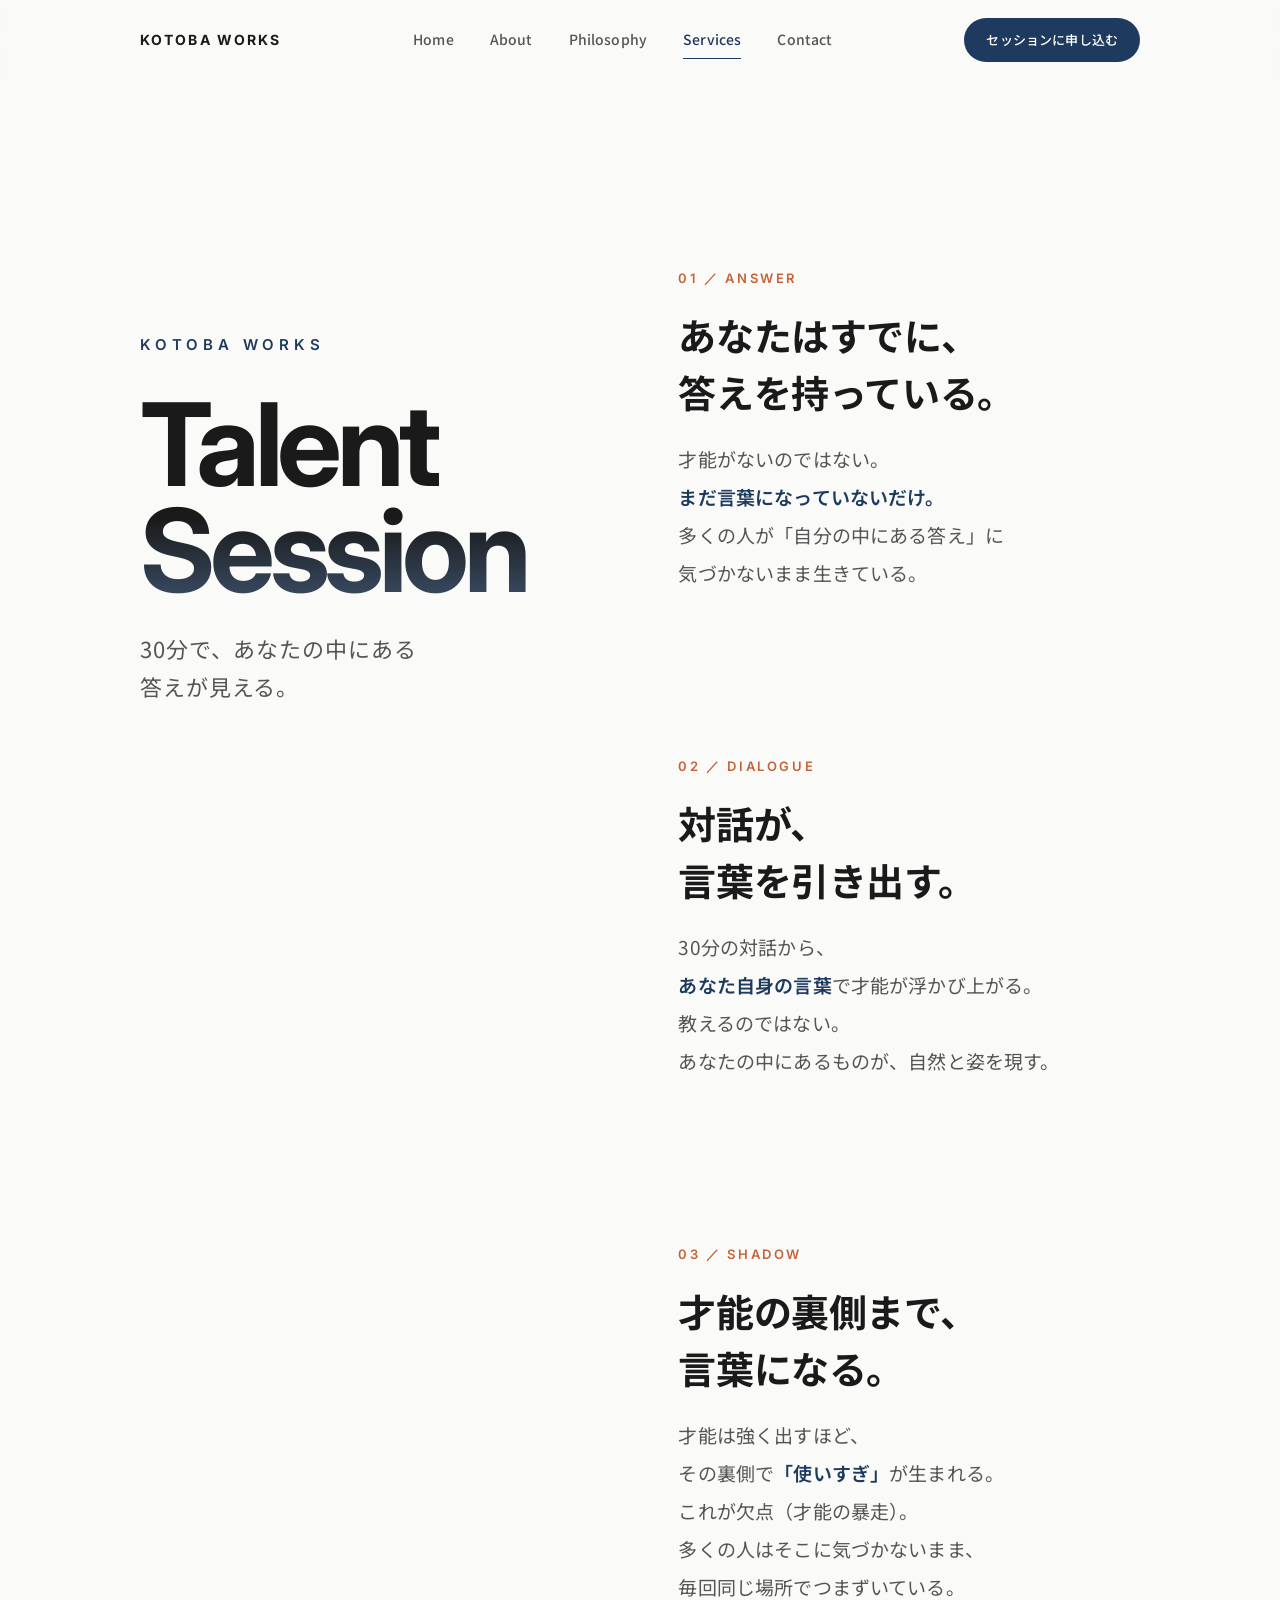
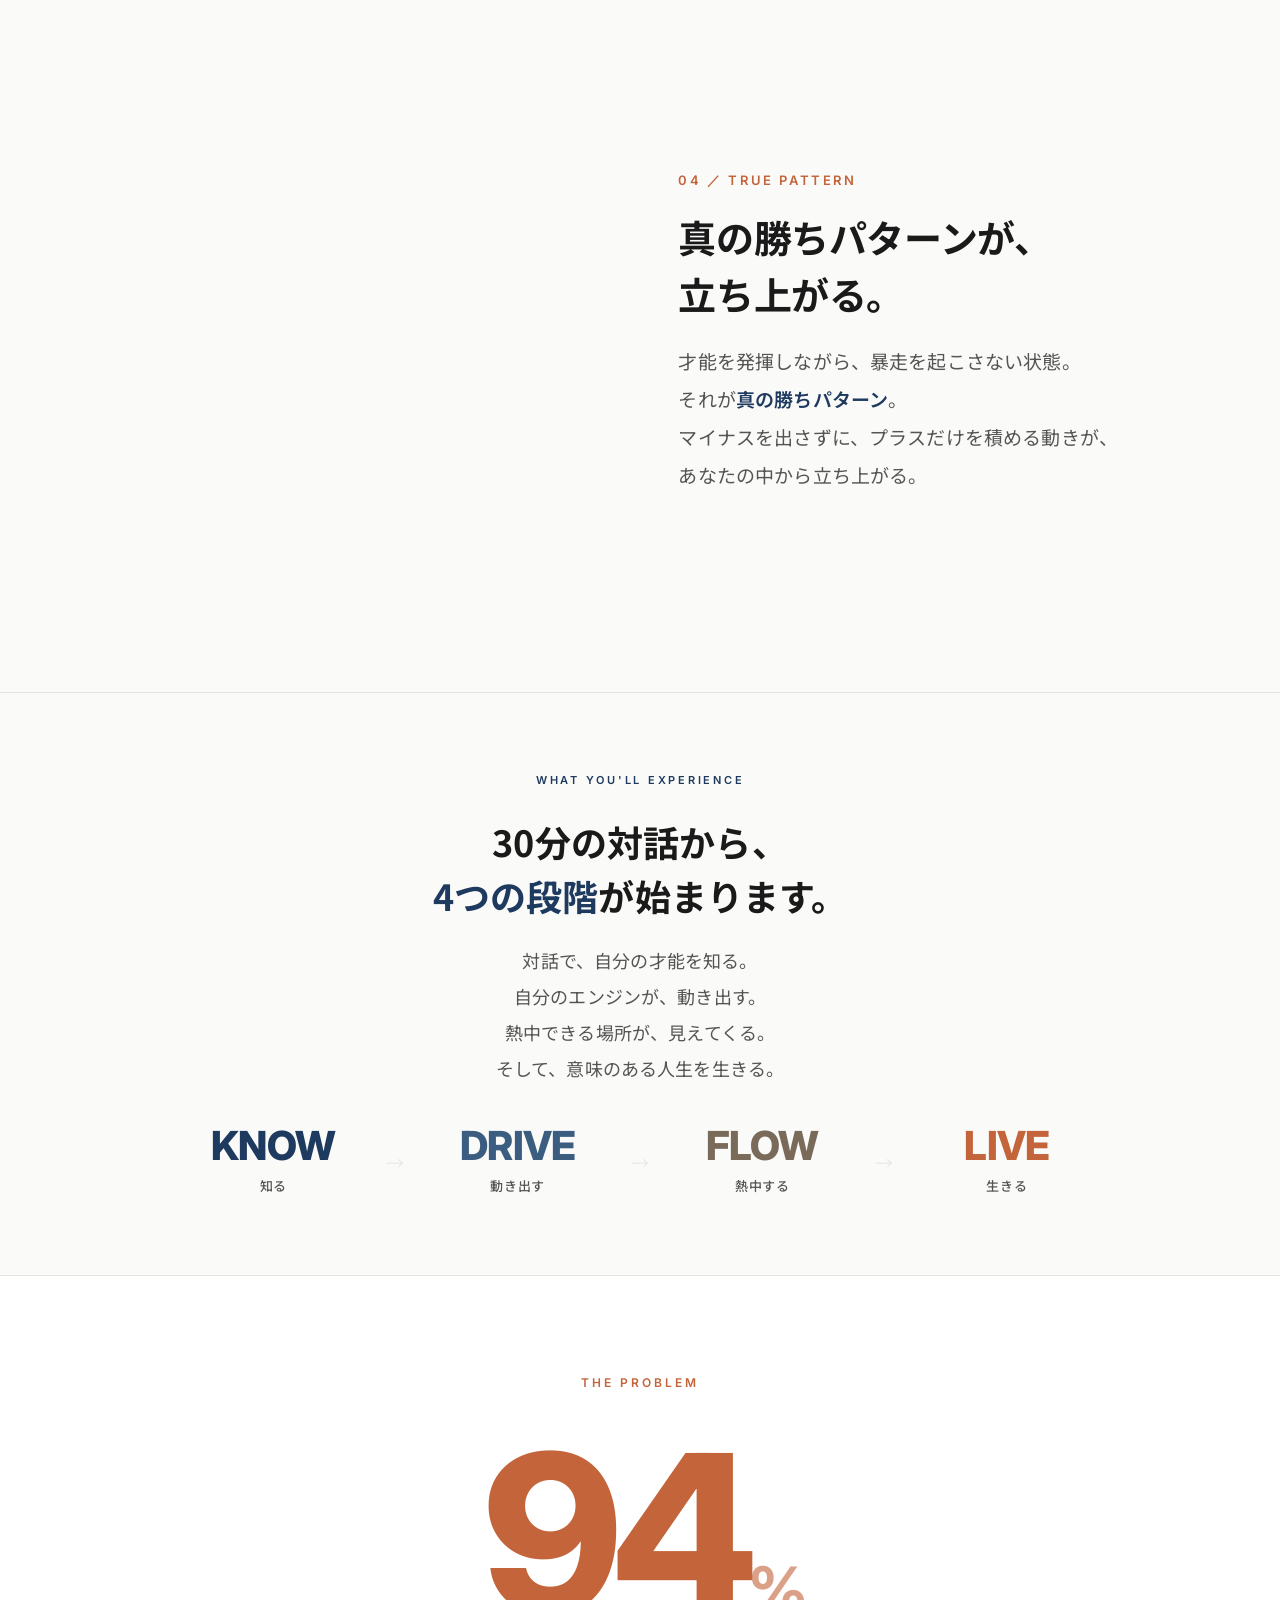
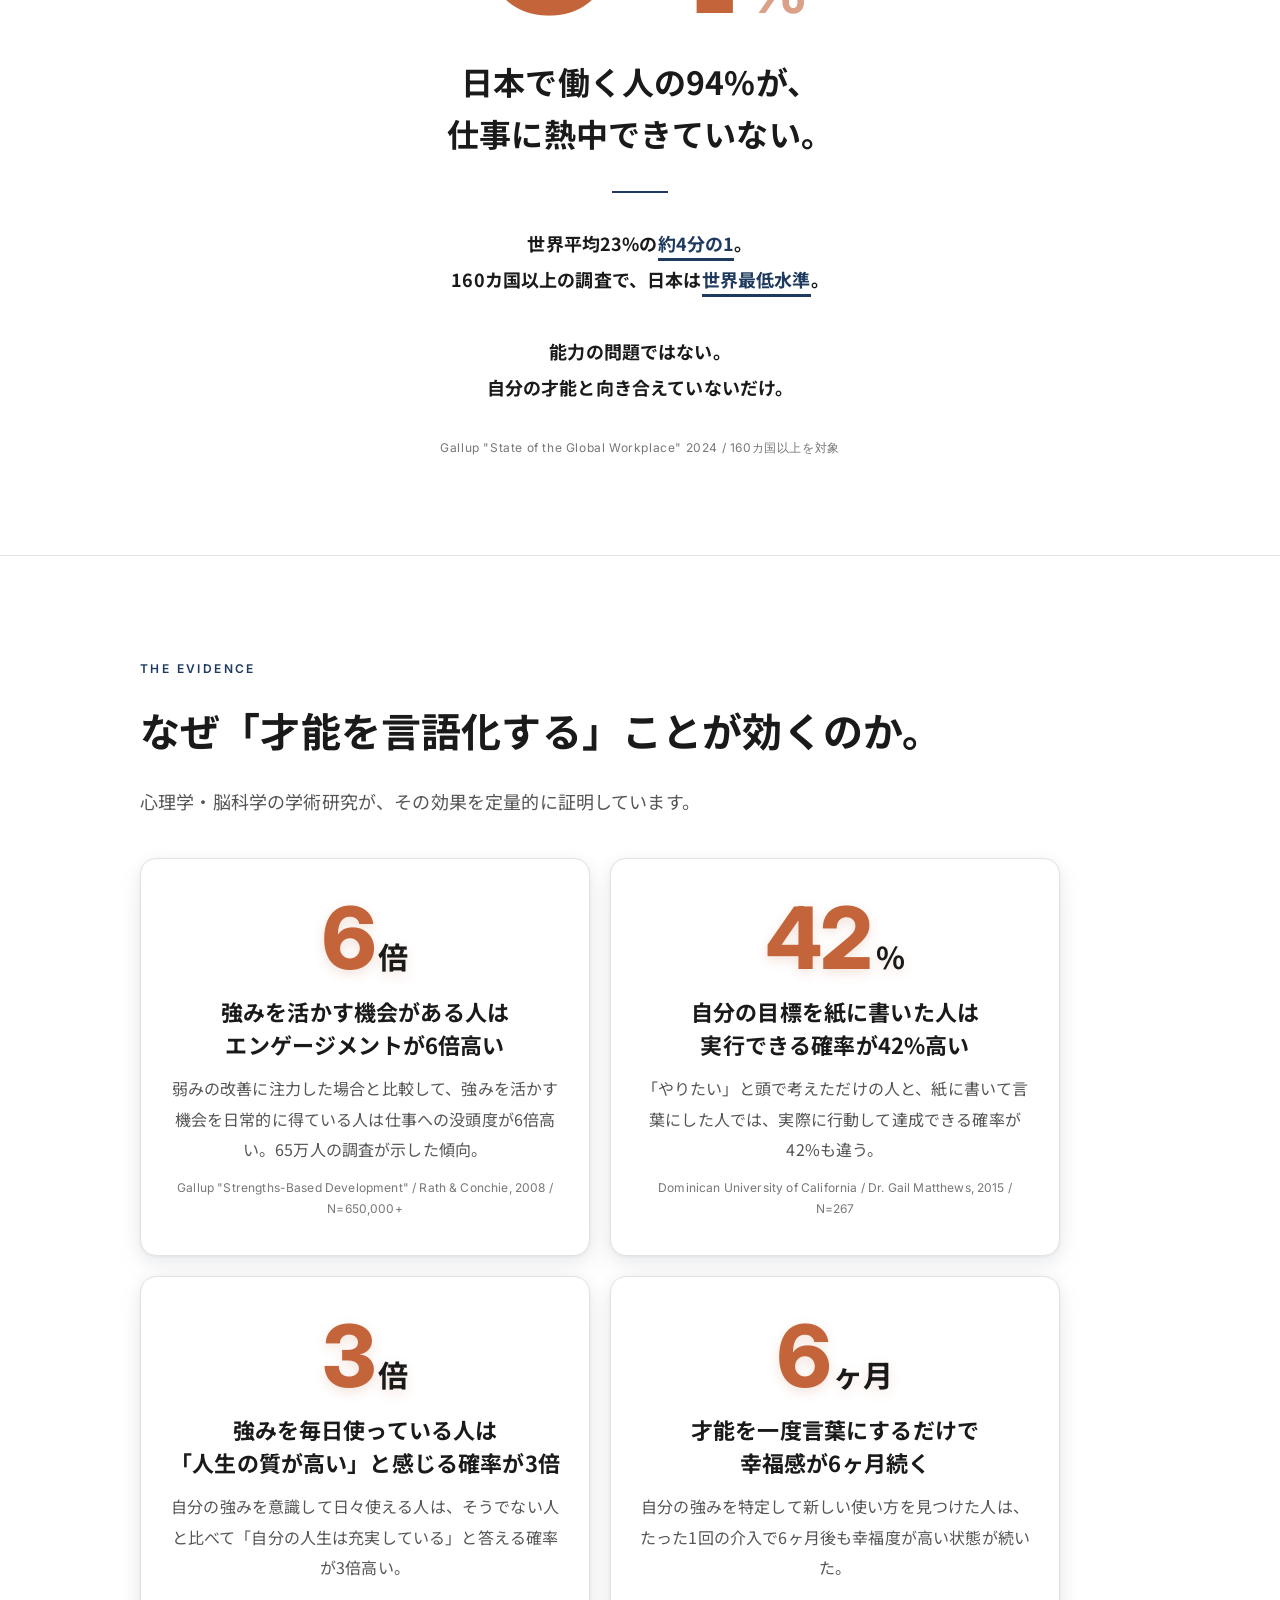
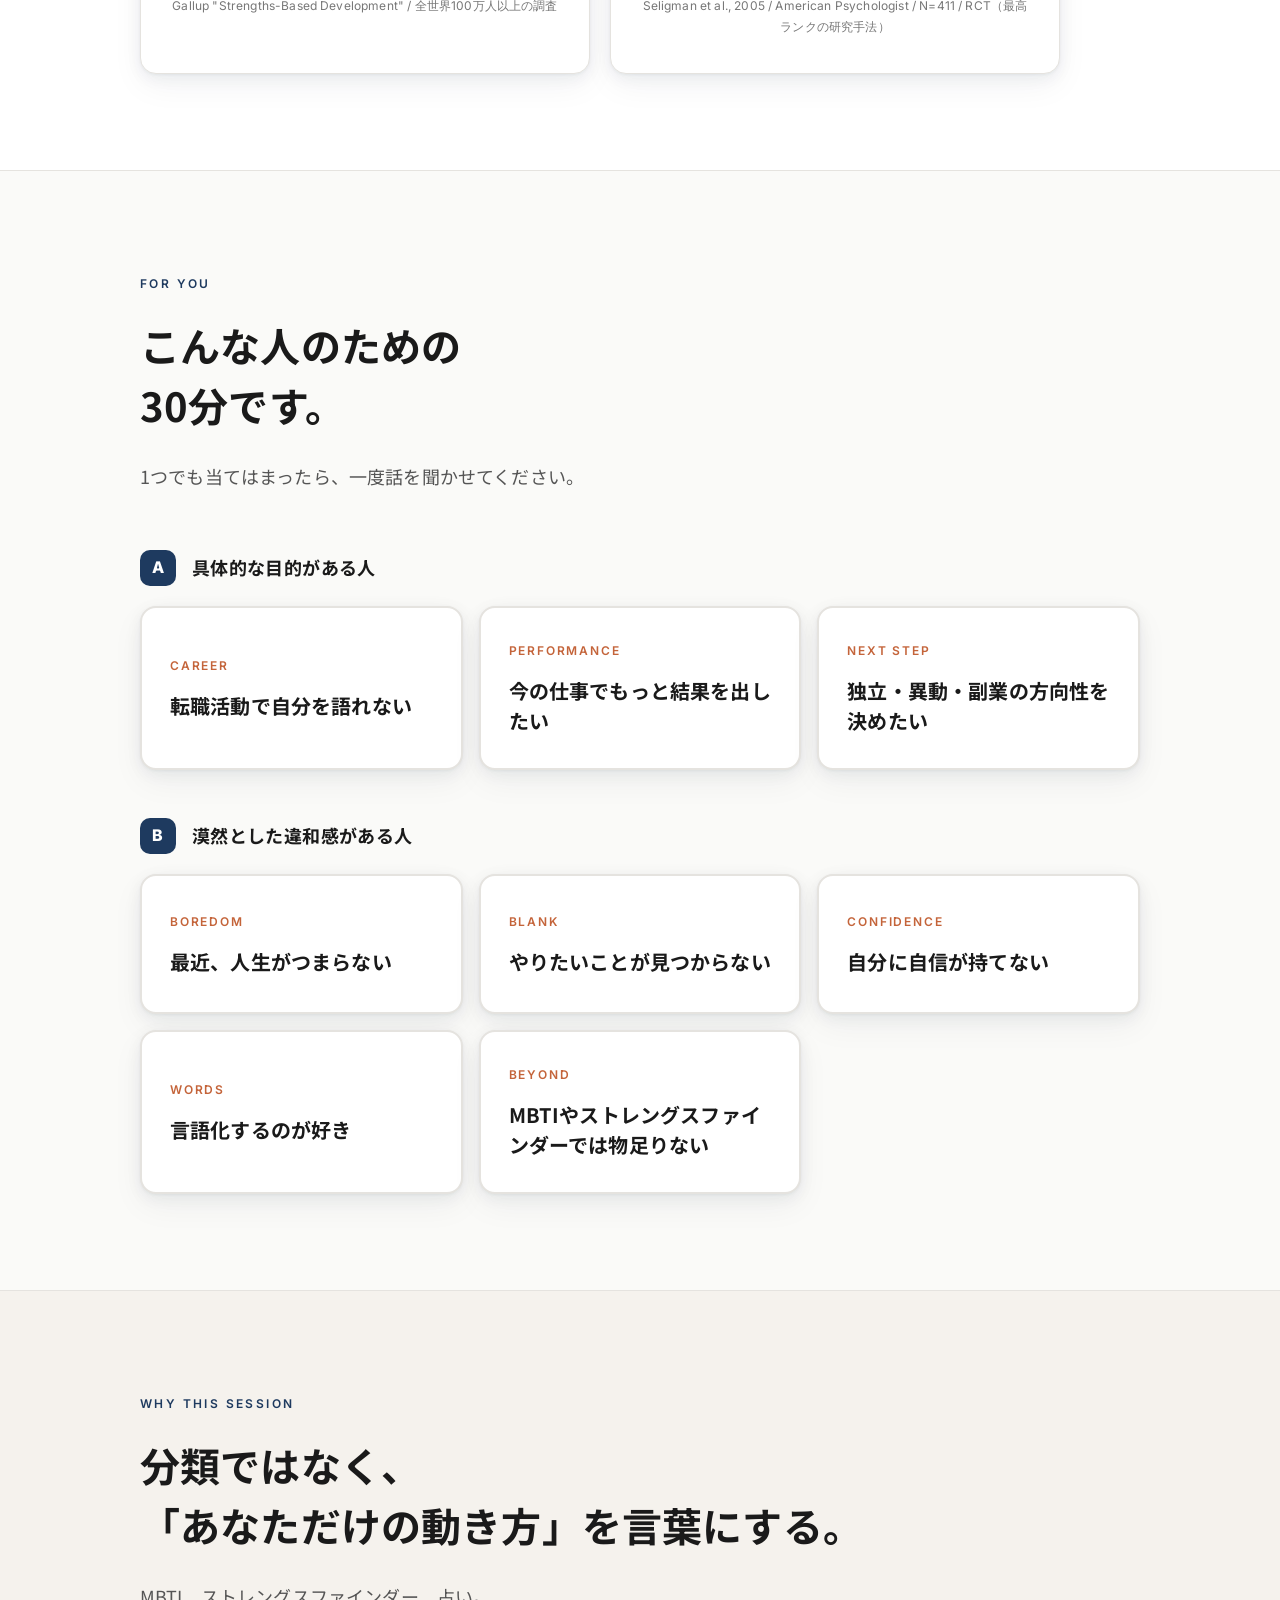
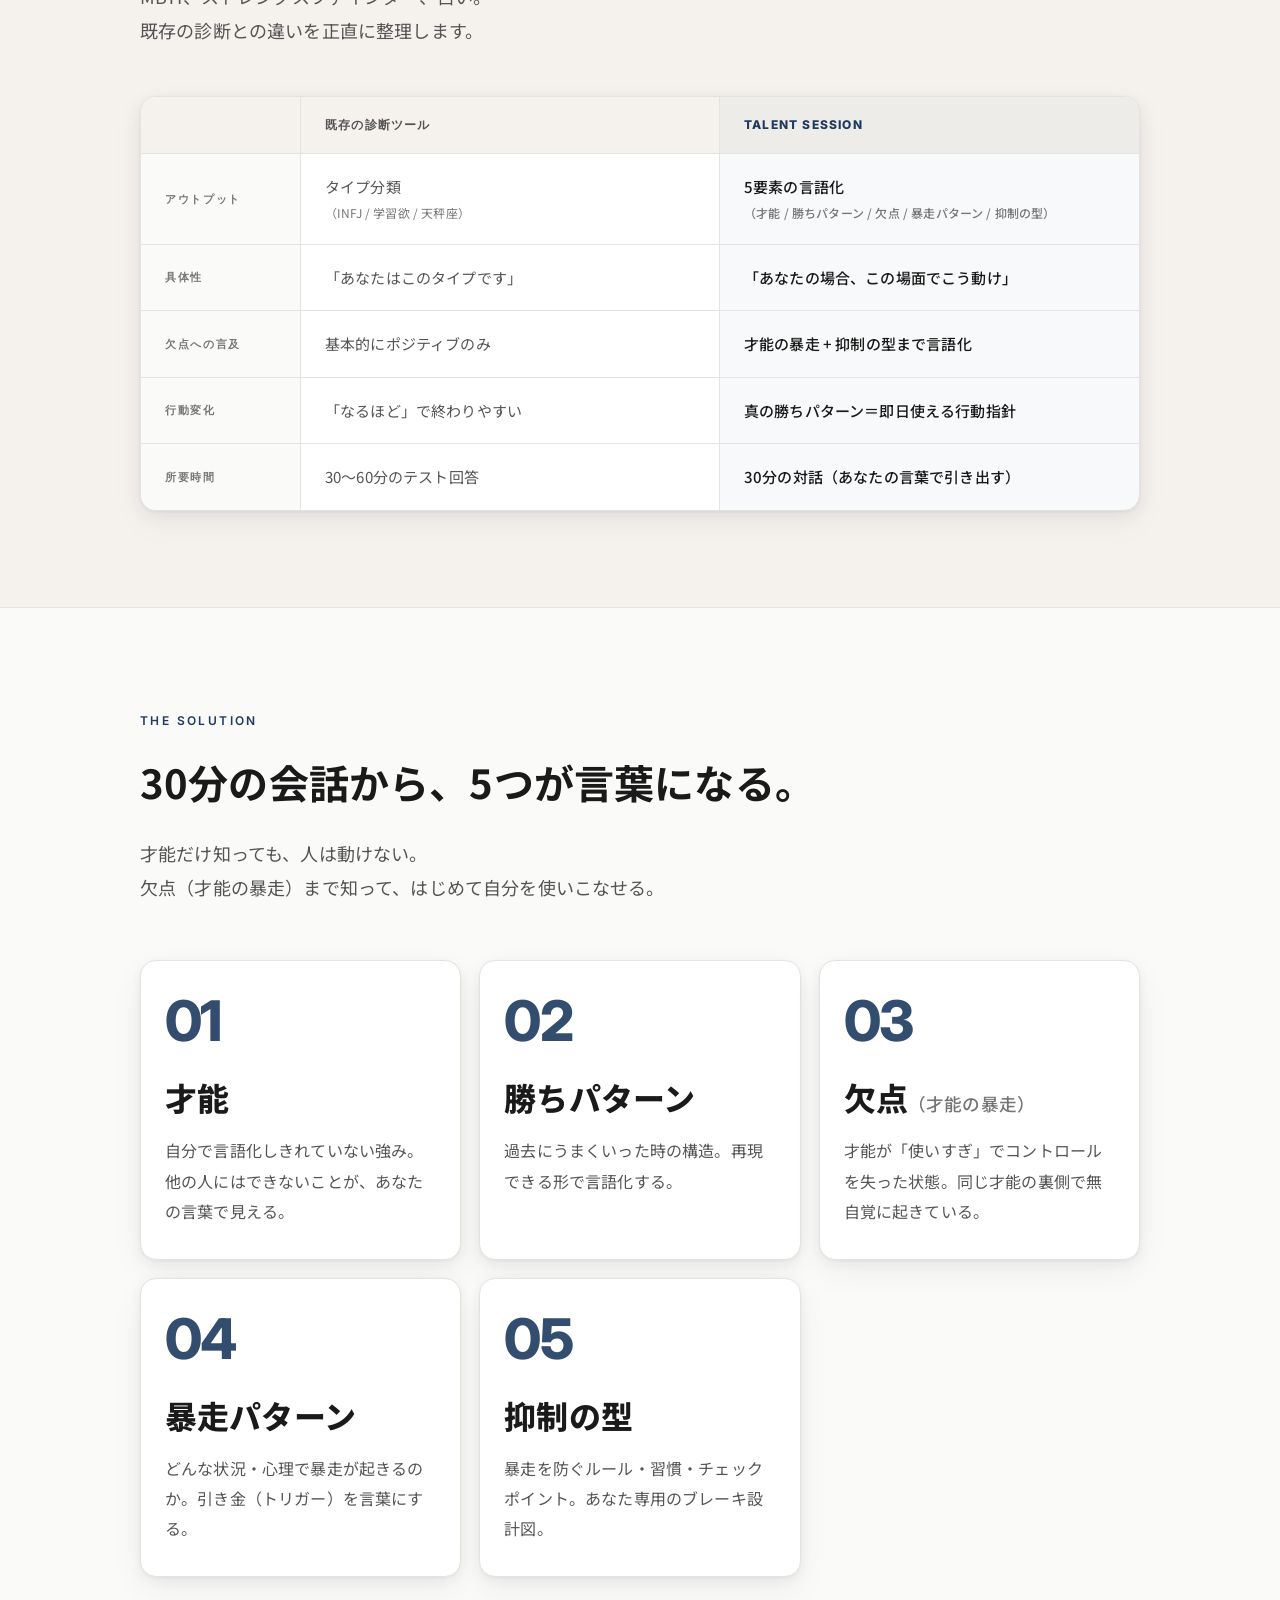
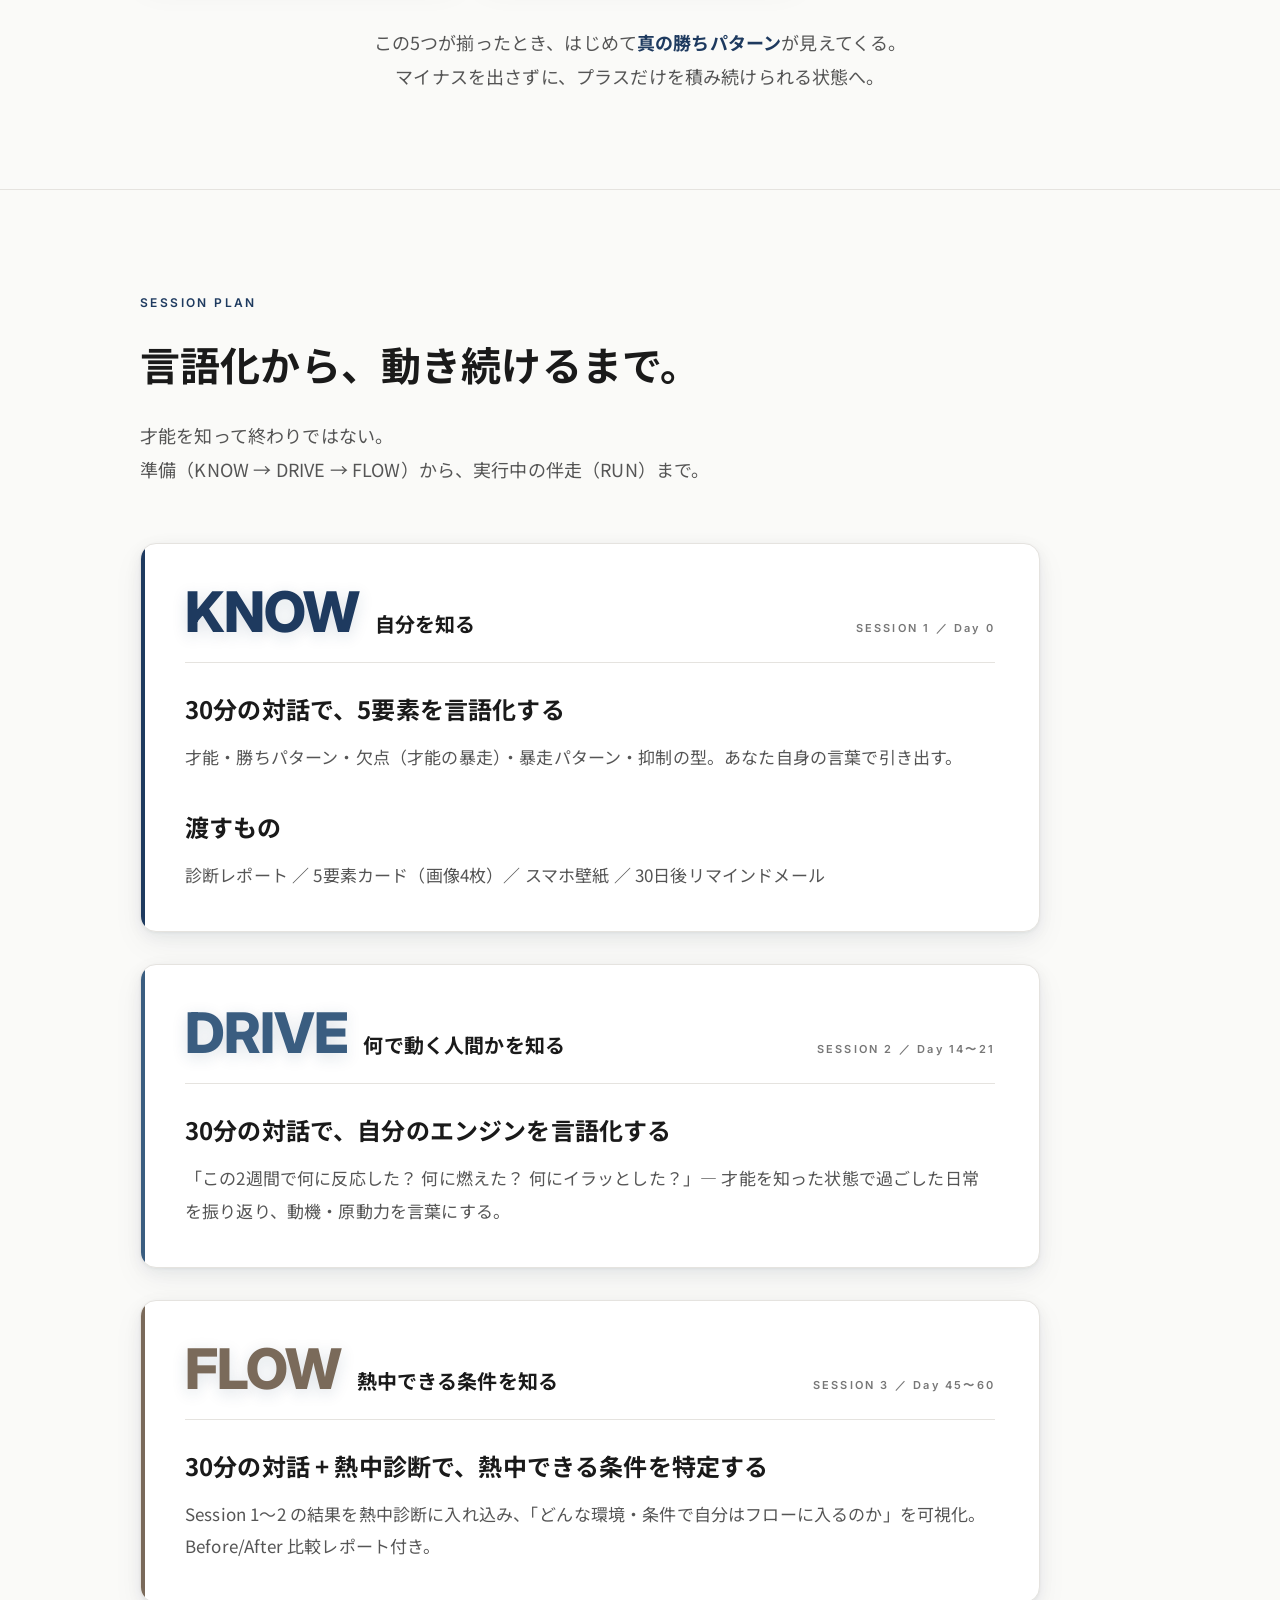
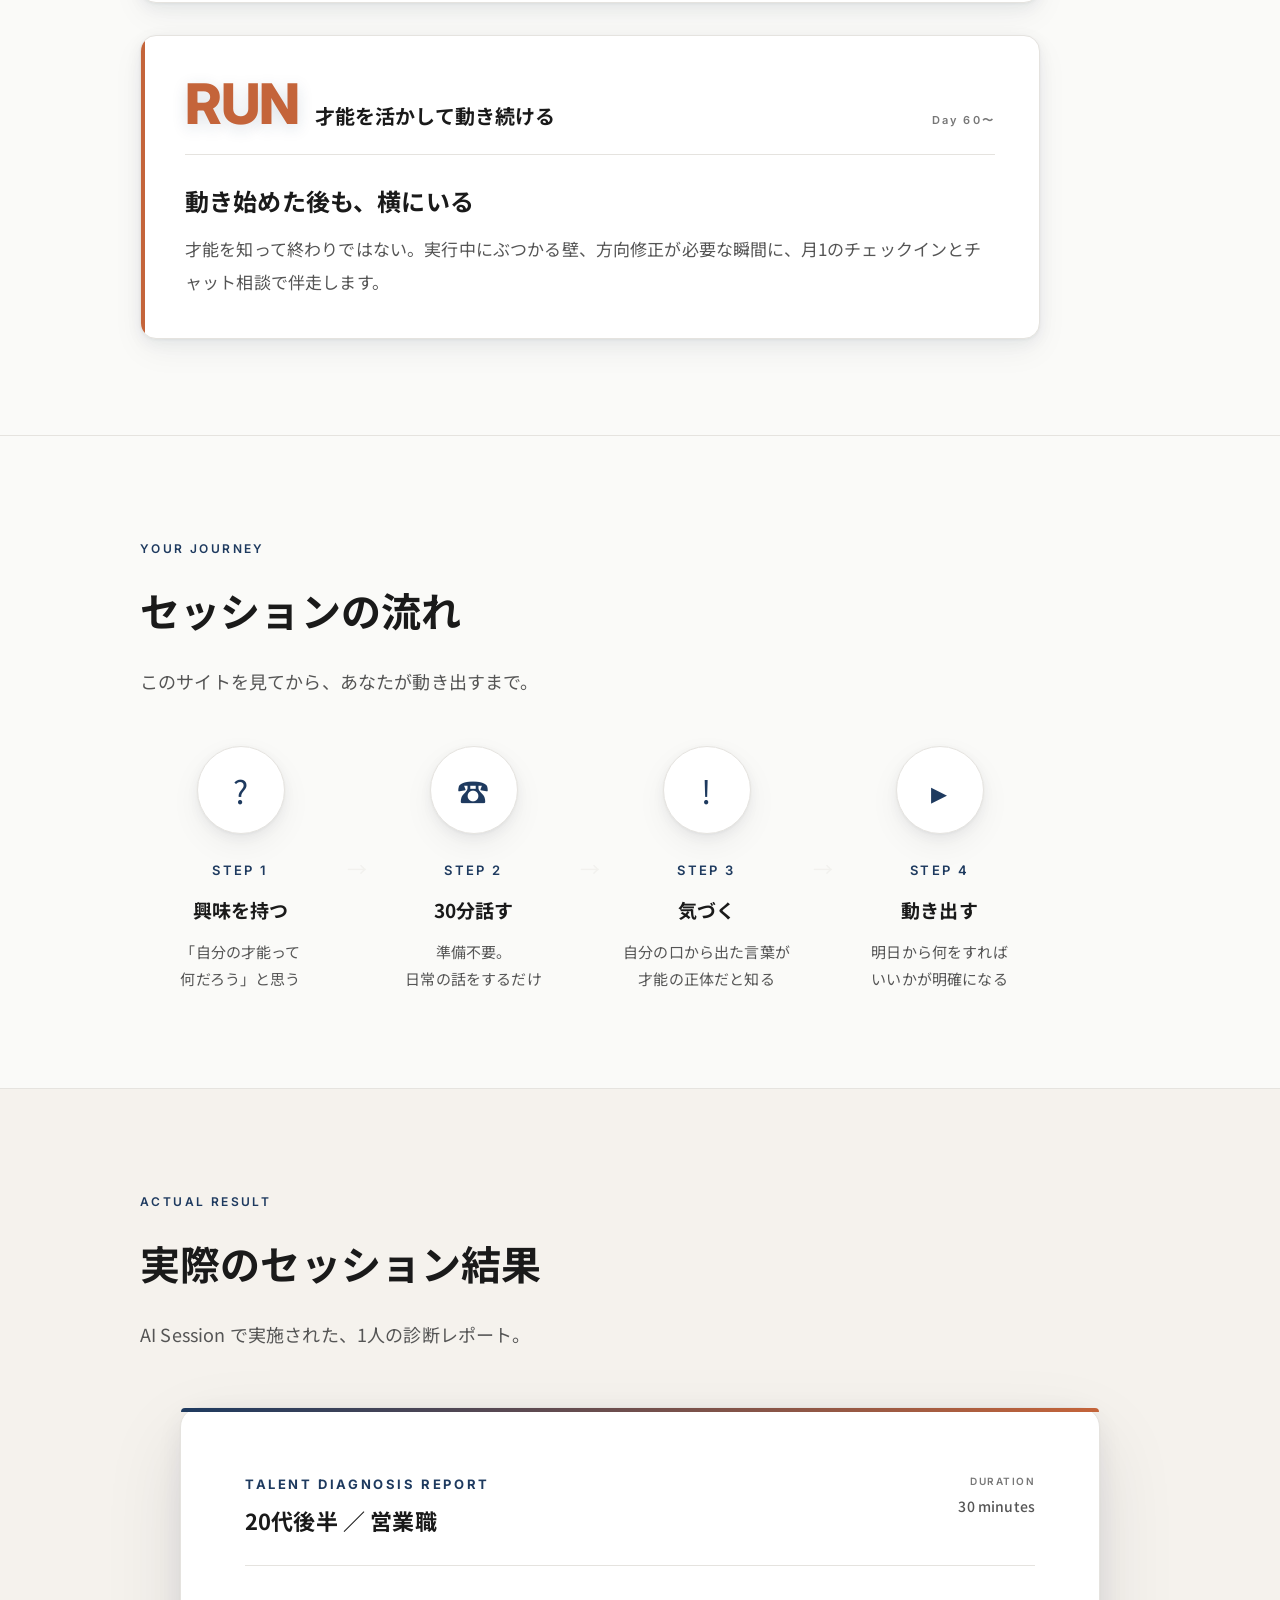
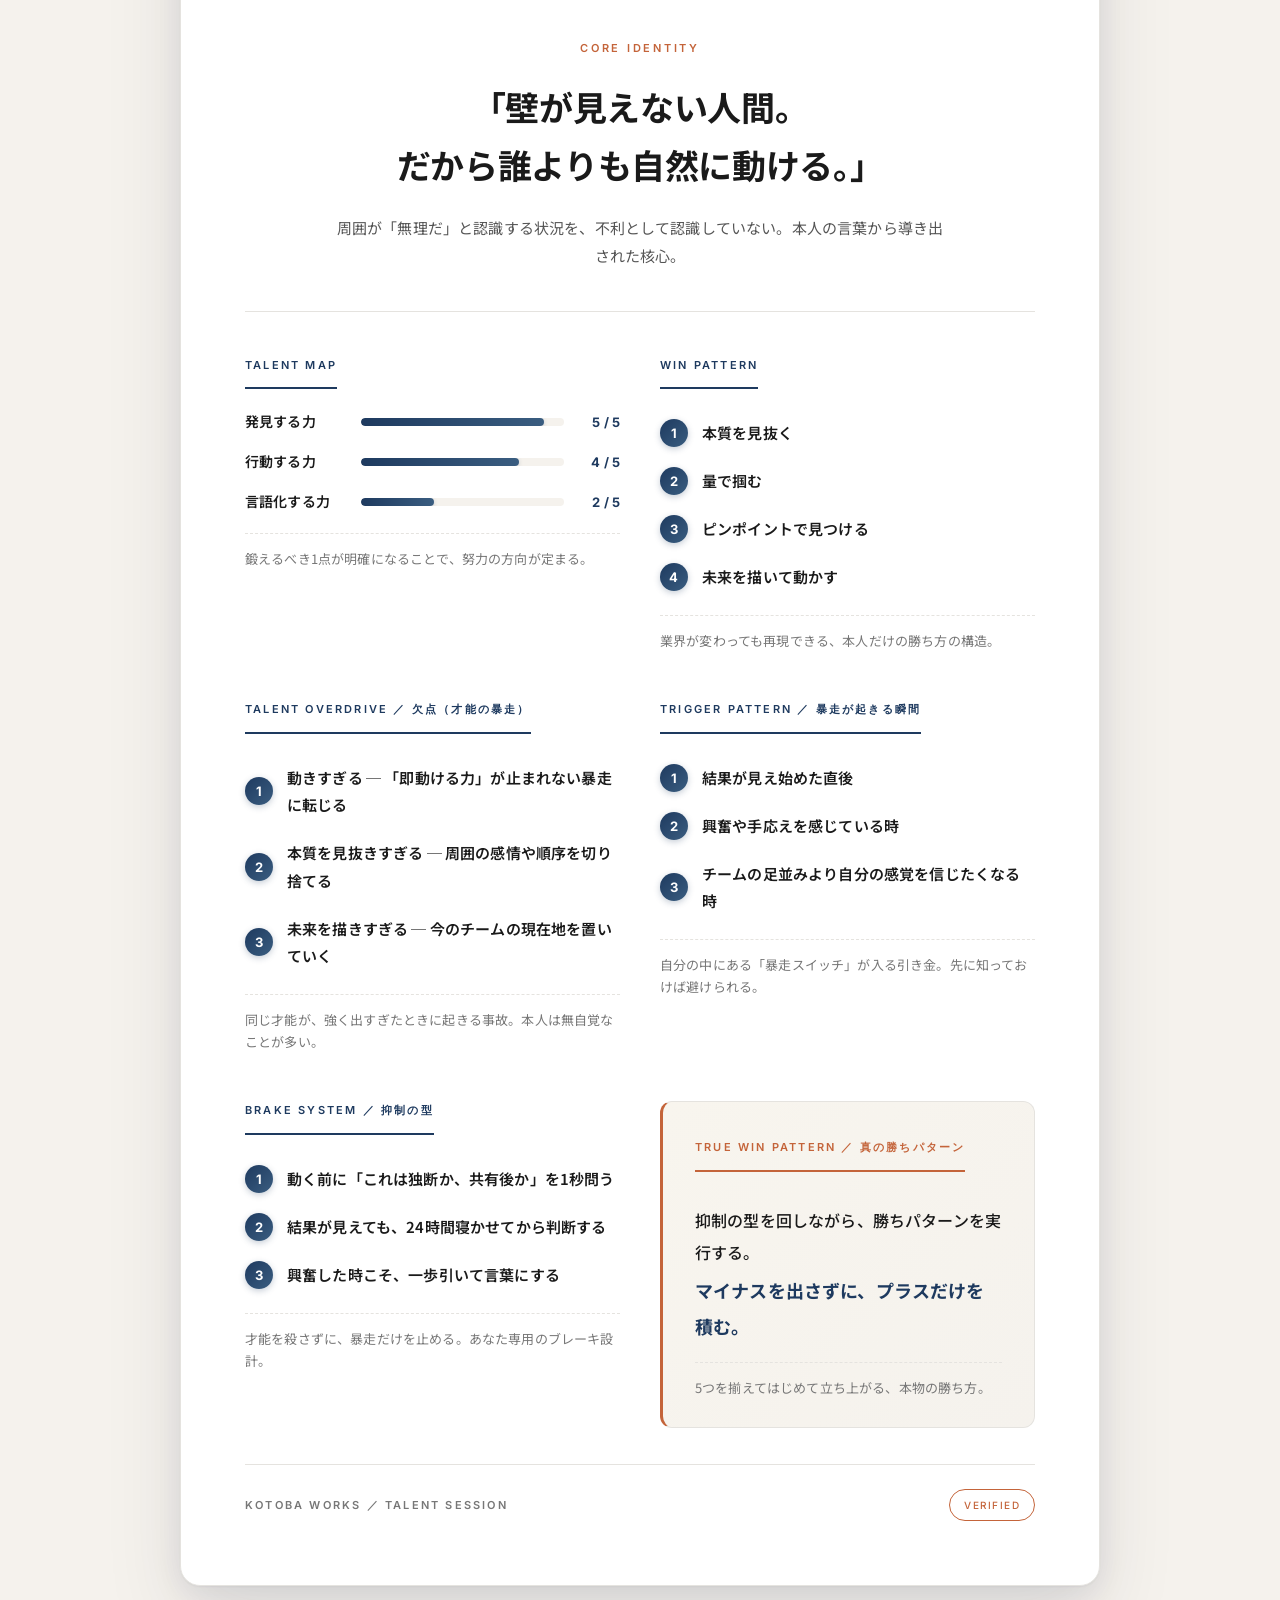
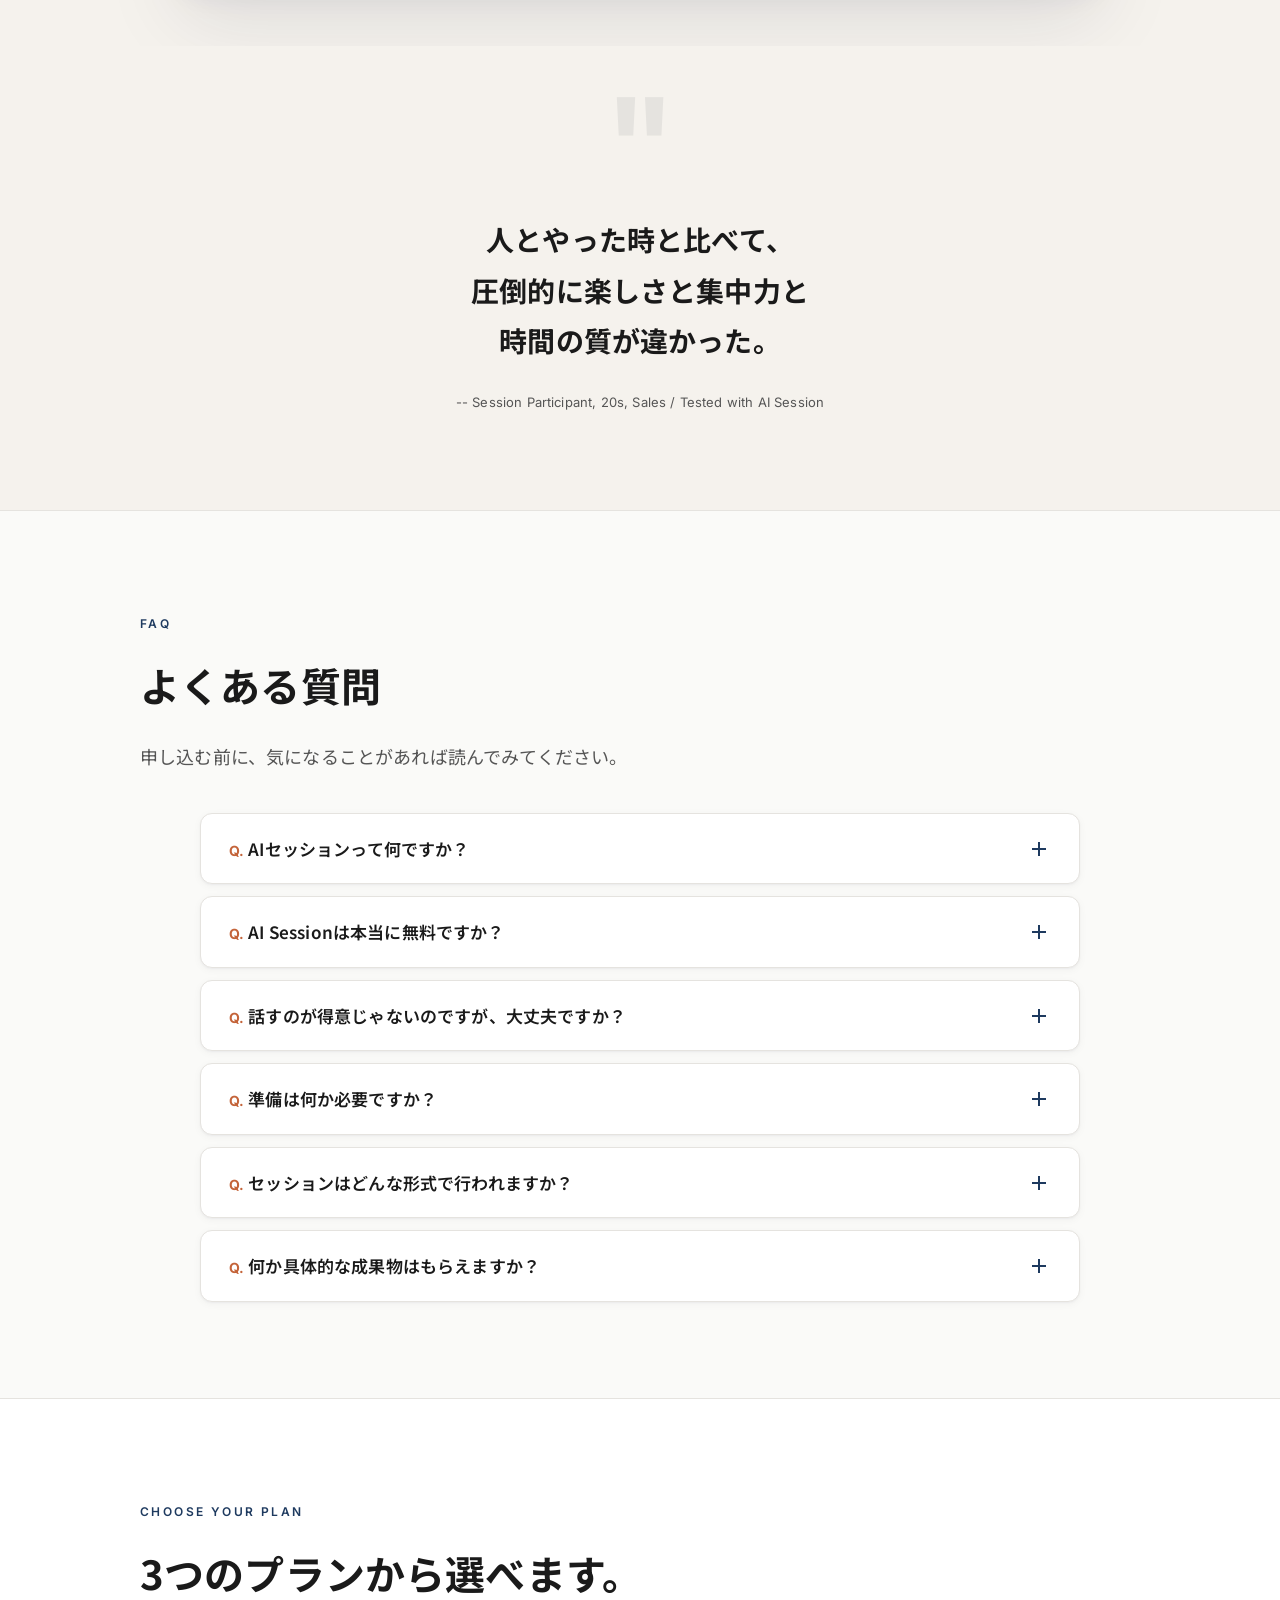
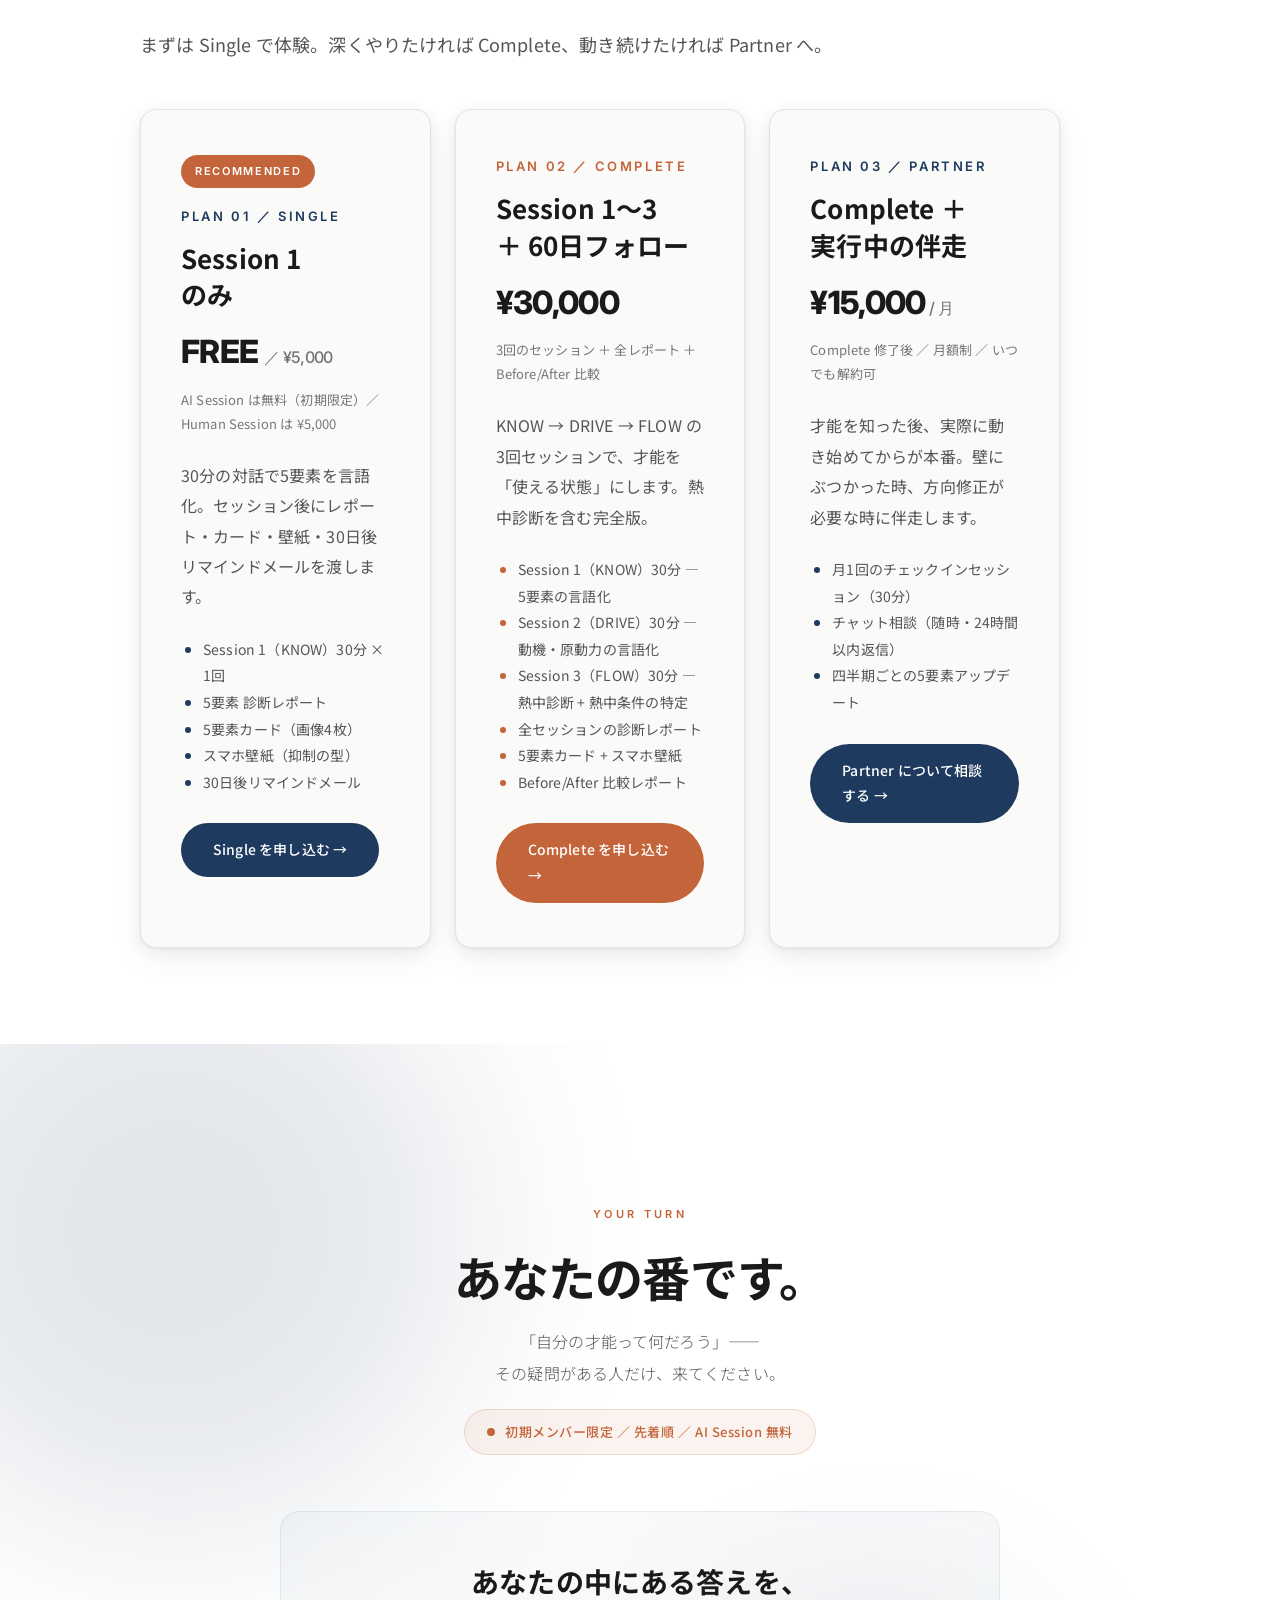
==== commit 27610f26: "Update all latest changes" ====
--- a/session_lp.html
+++ b/session_lp.html
@@ -2558,7 +2558,7 @@
           <div class="meter-row">
             <span class="meter-label">発見する力</span>
             <div class="meter-bar"><div class="meter-fill" data-width="90%"></div></div>
-            <span class="meter-score">4.5 / 5</span>
+            <span class="meter-score">5 / 5</span>
           </div>
           <div class="meter-row">
             <span class="meter-label">行動する力</span>
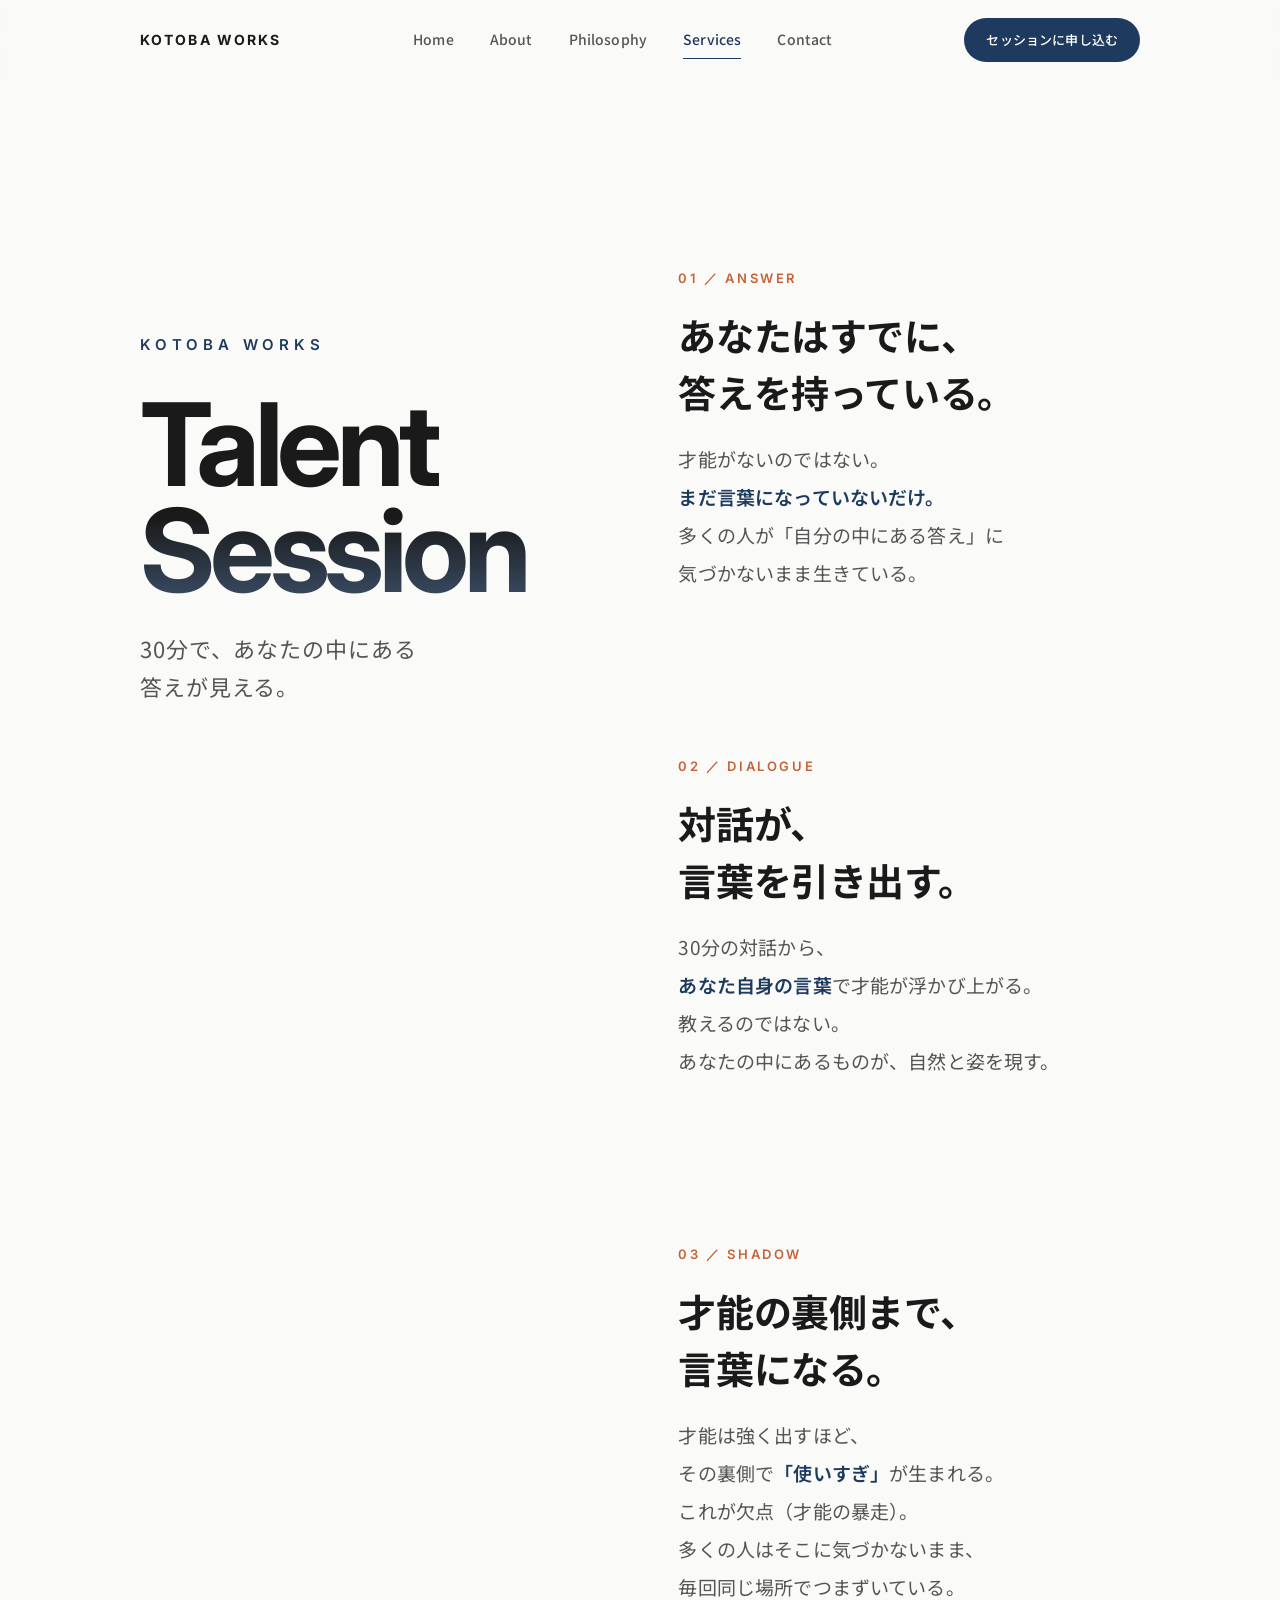
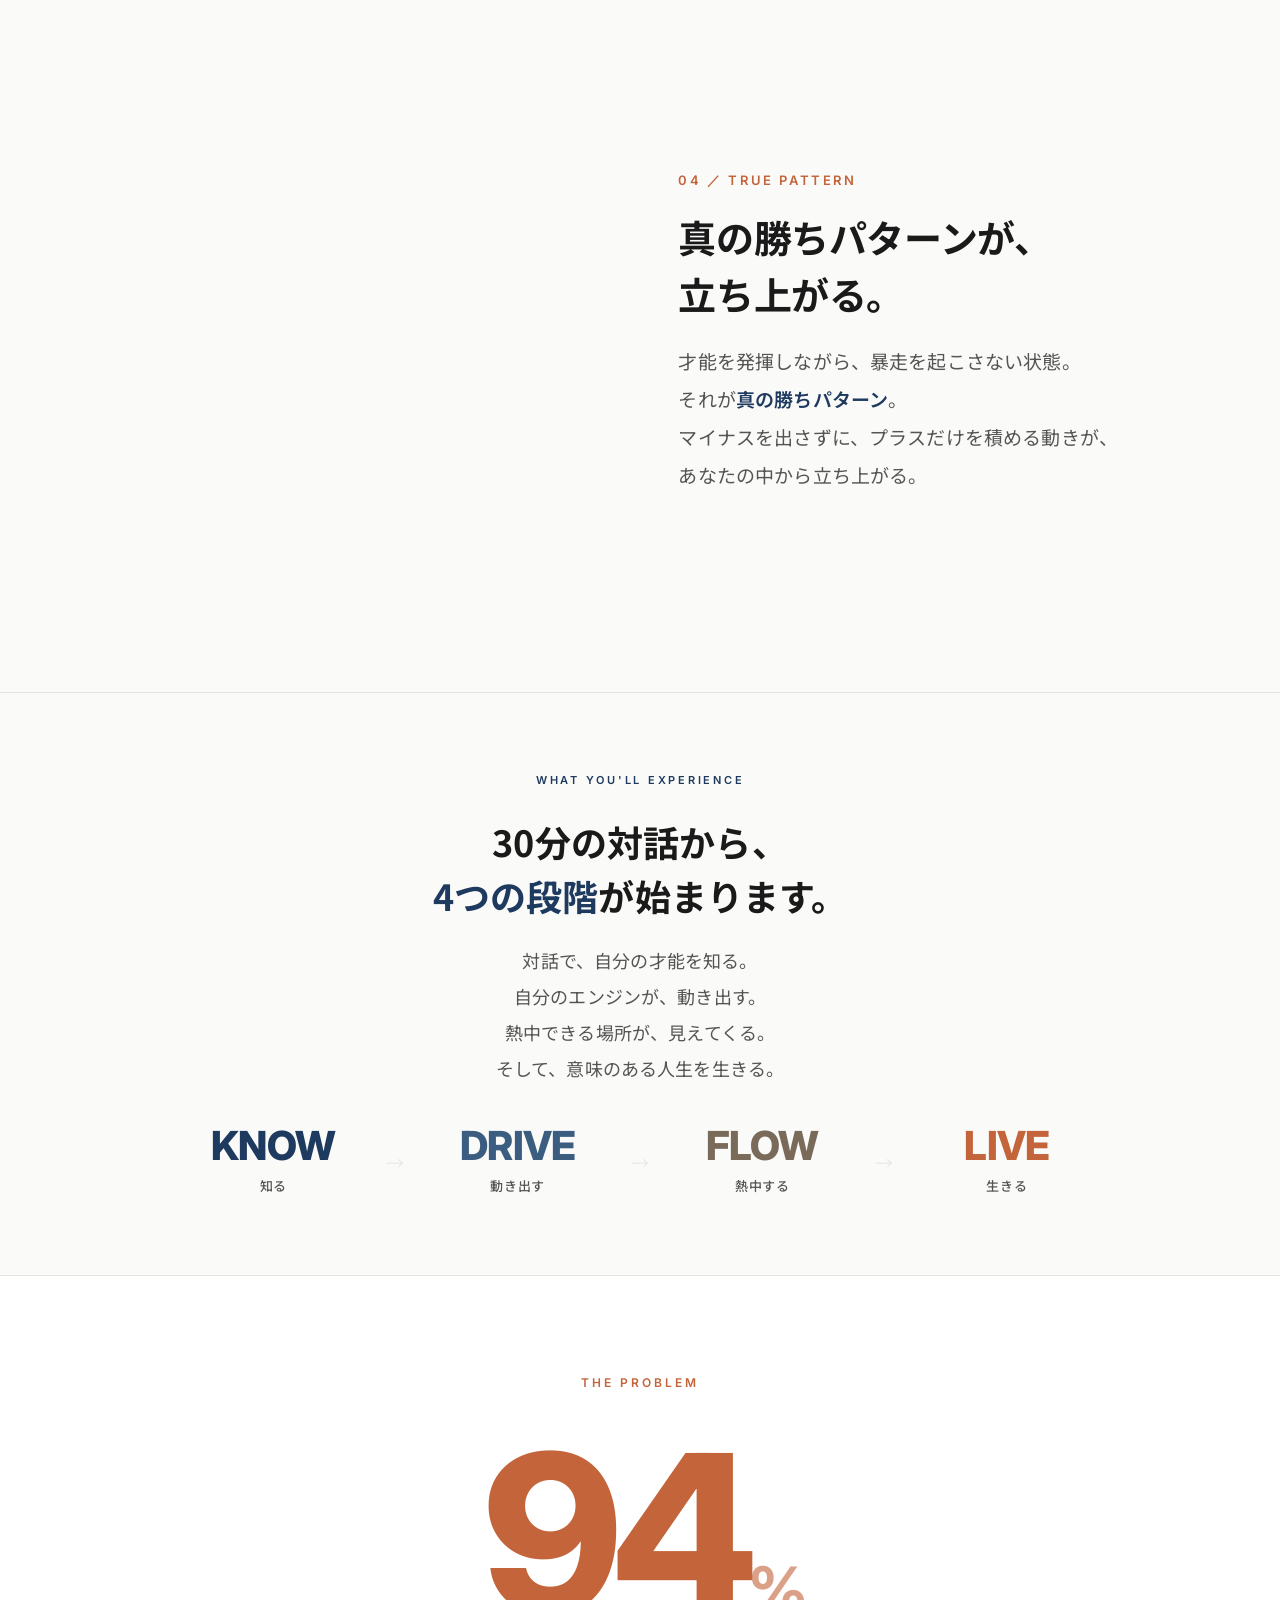
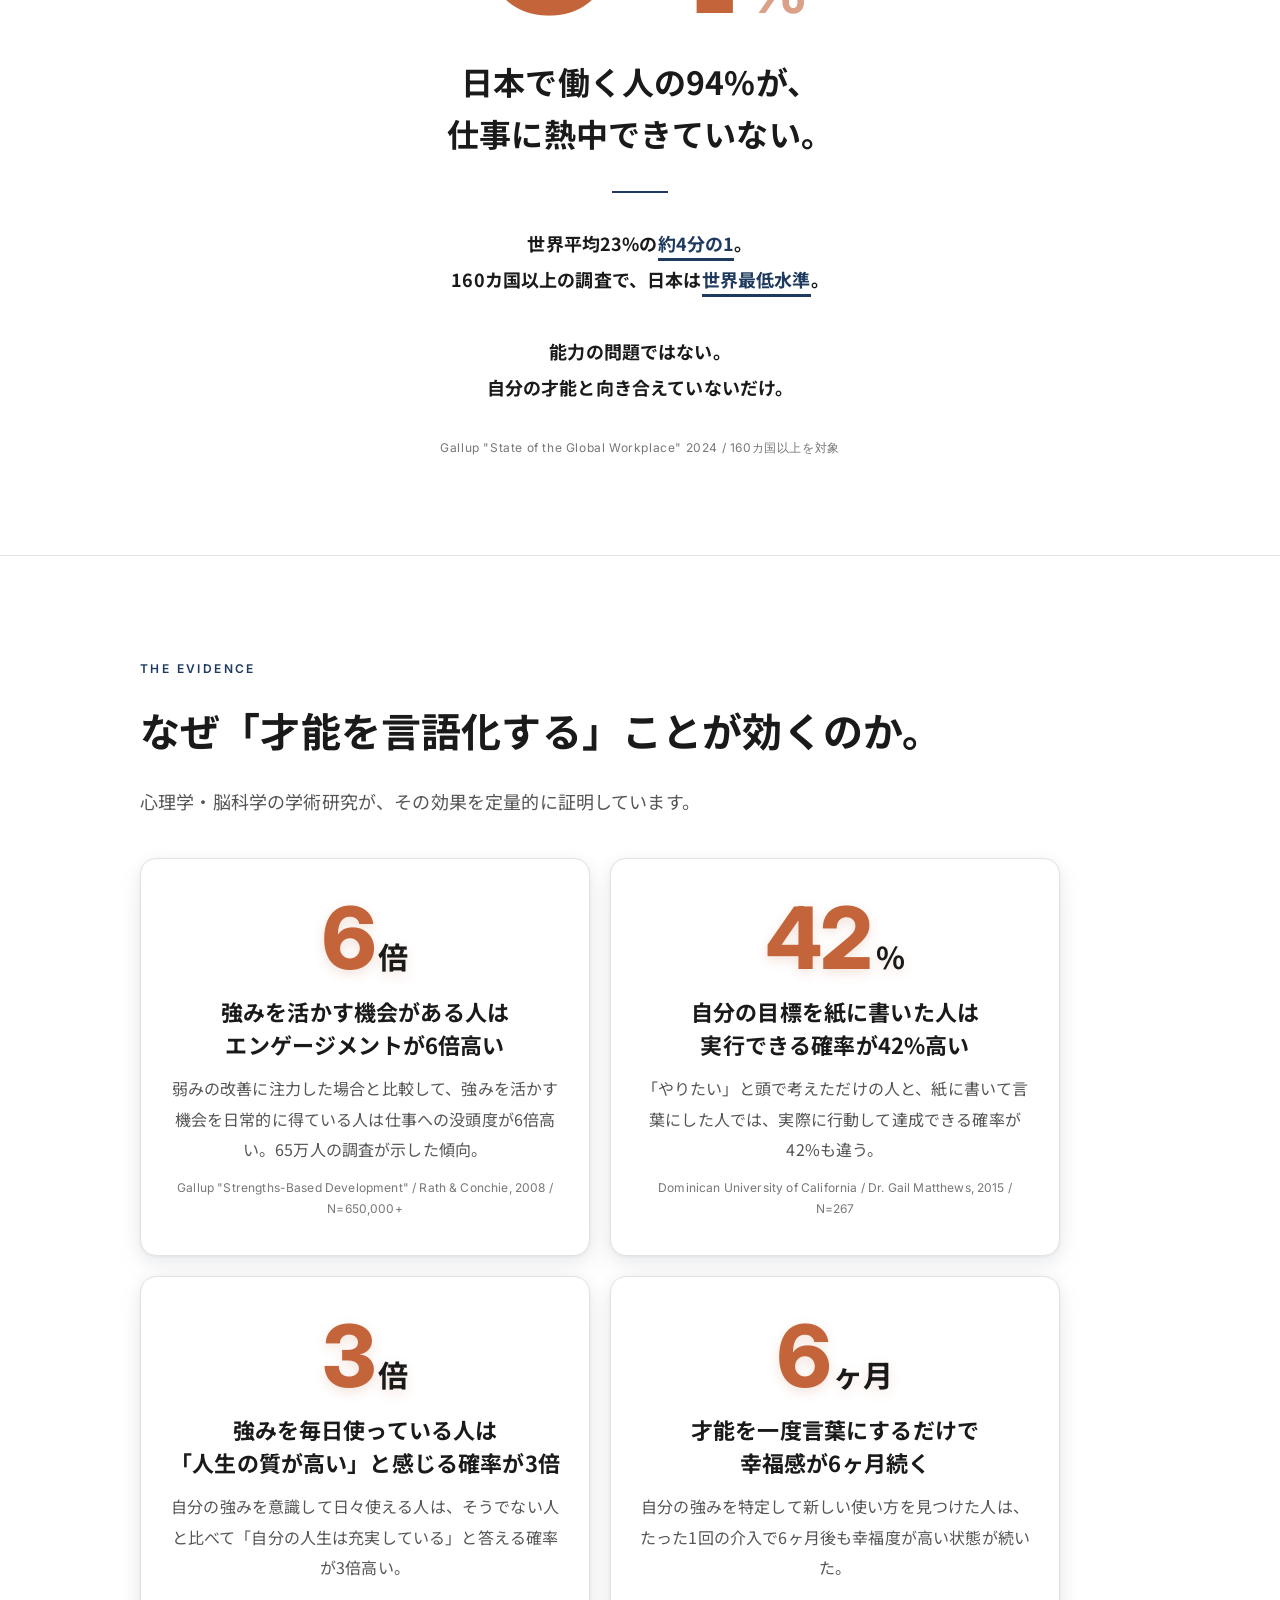
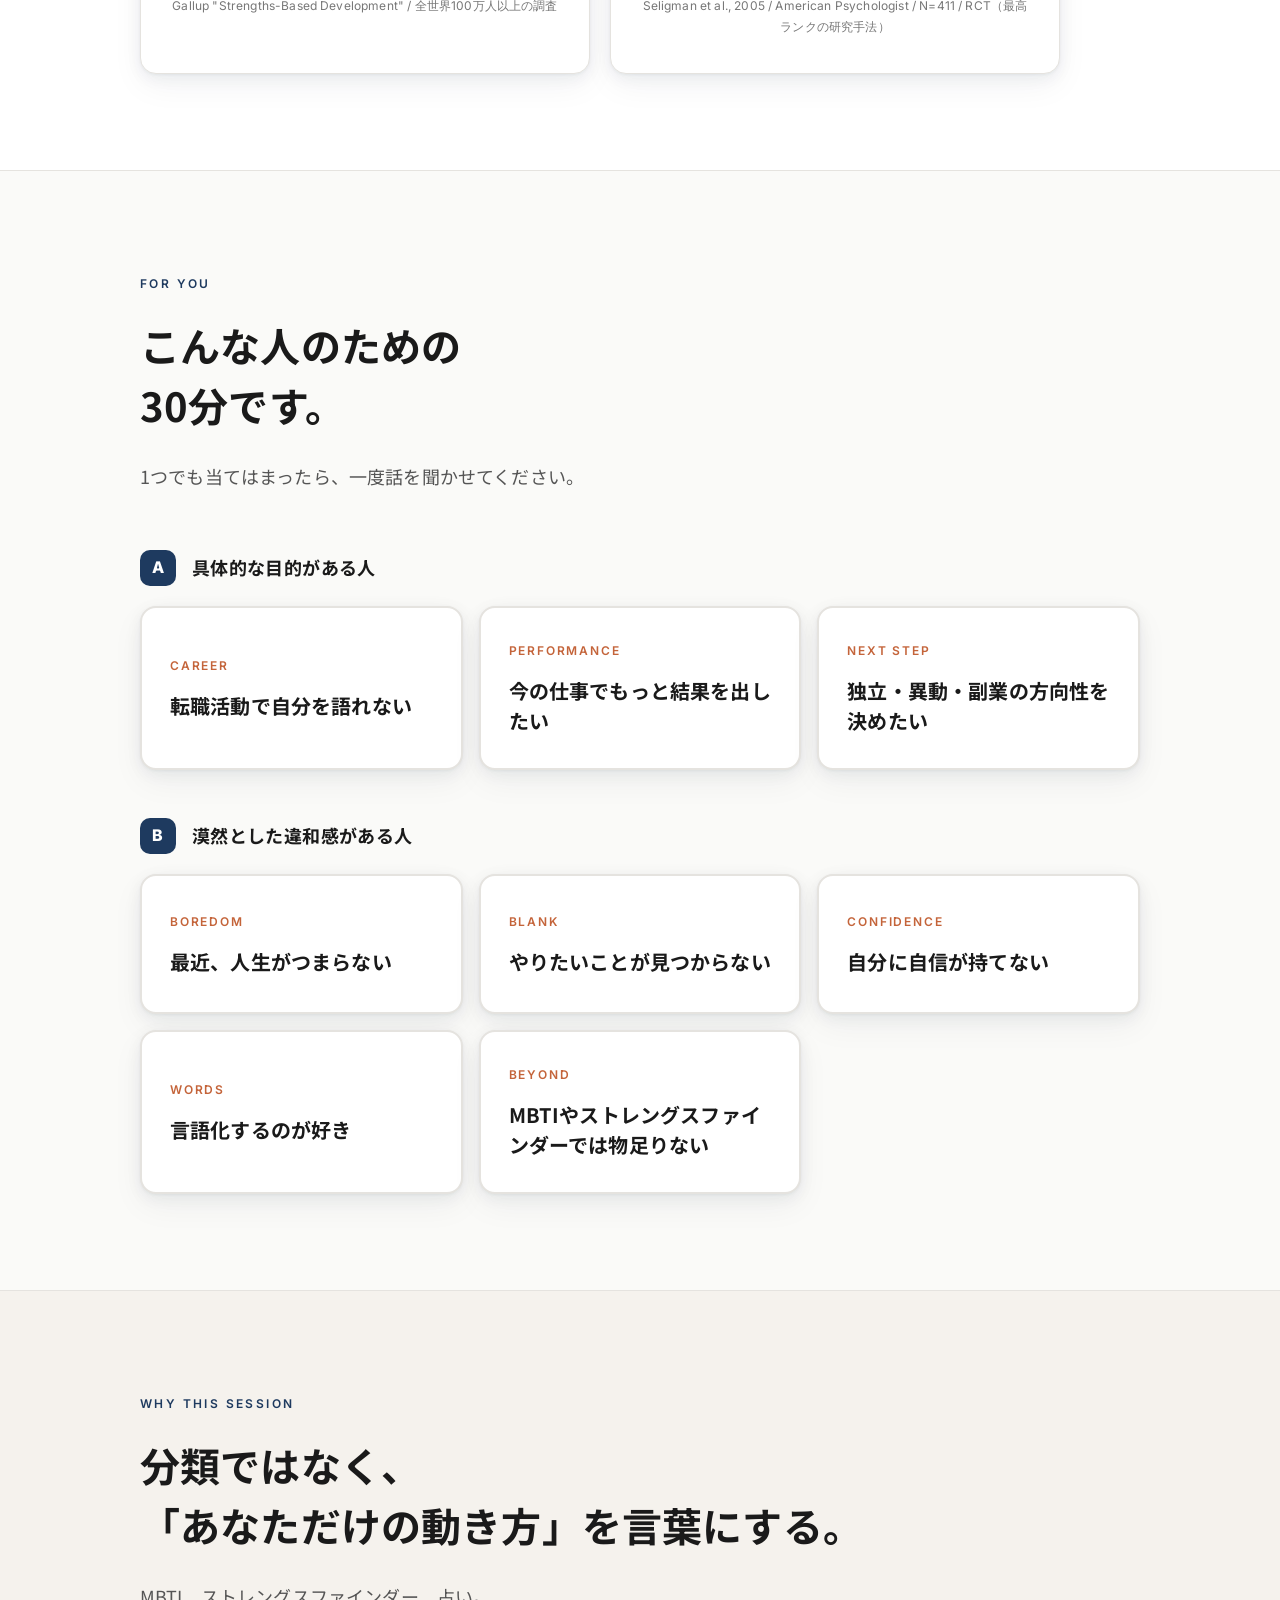
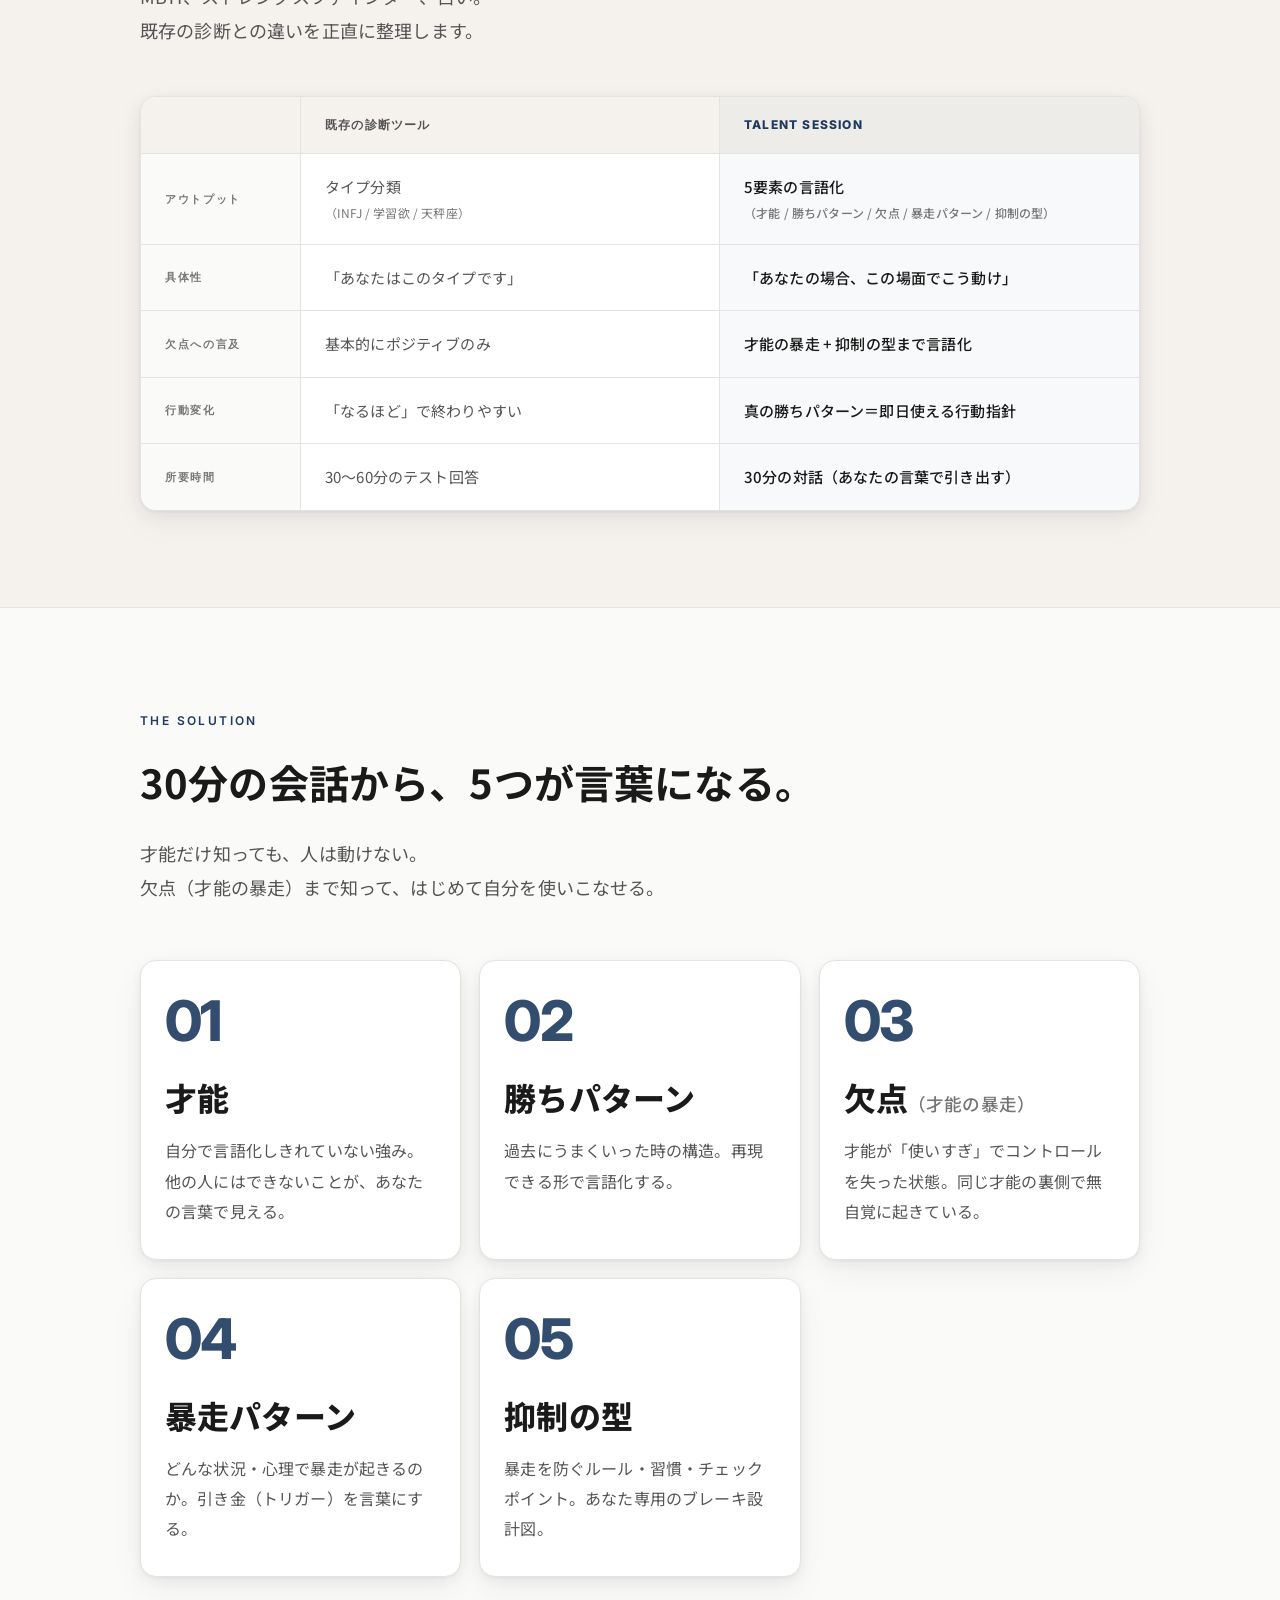
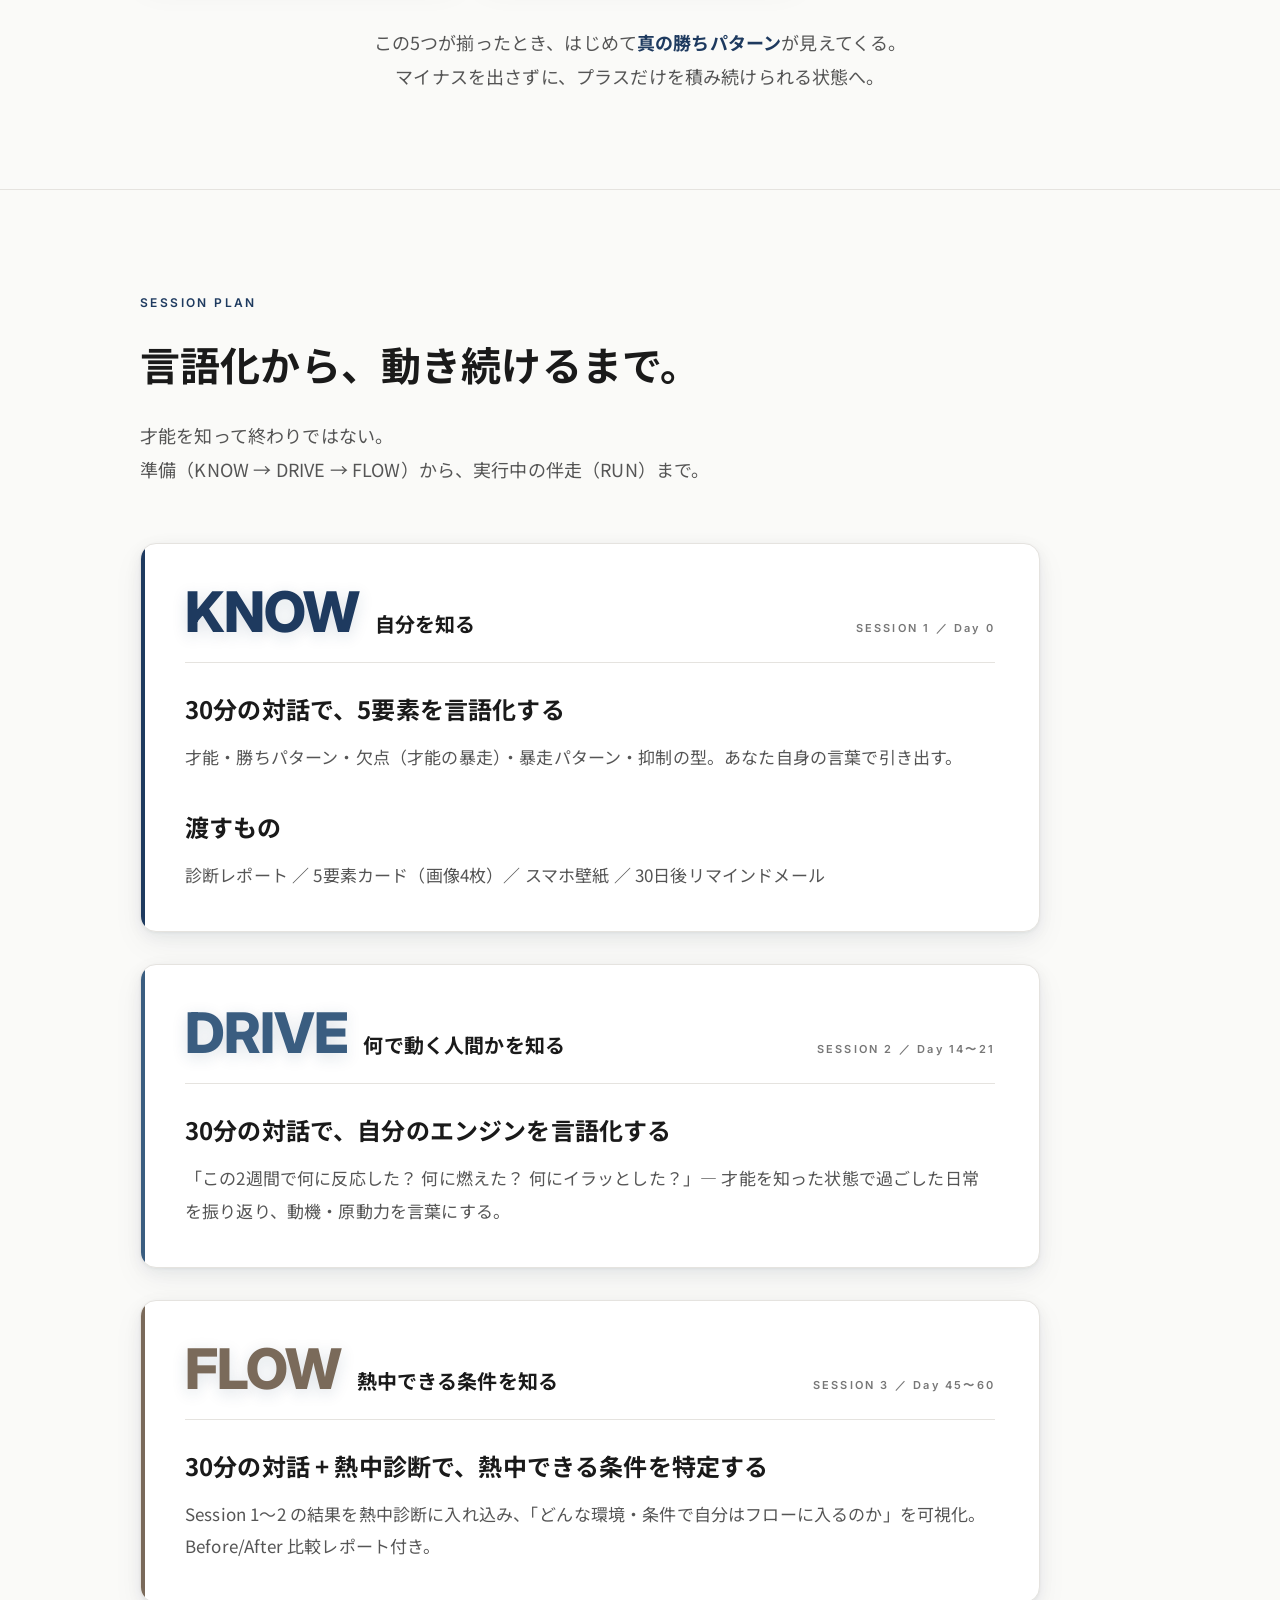
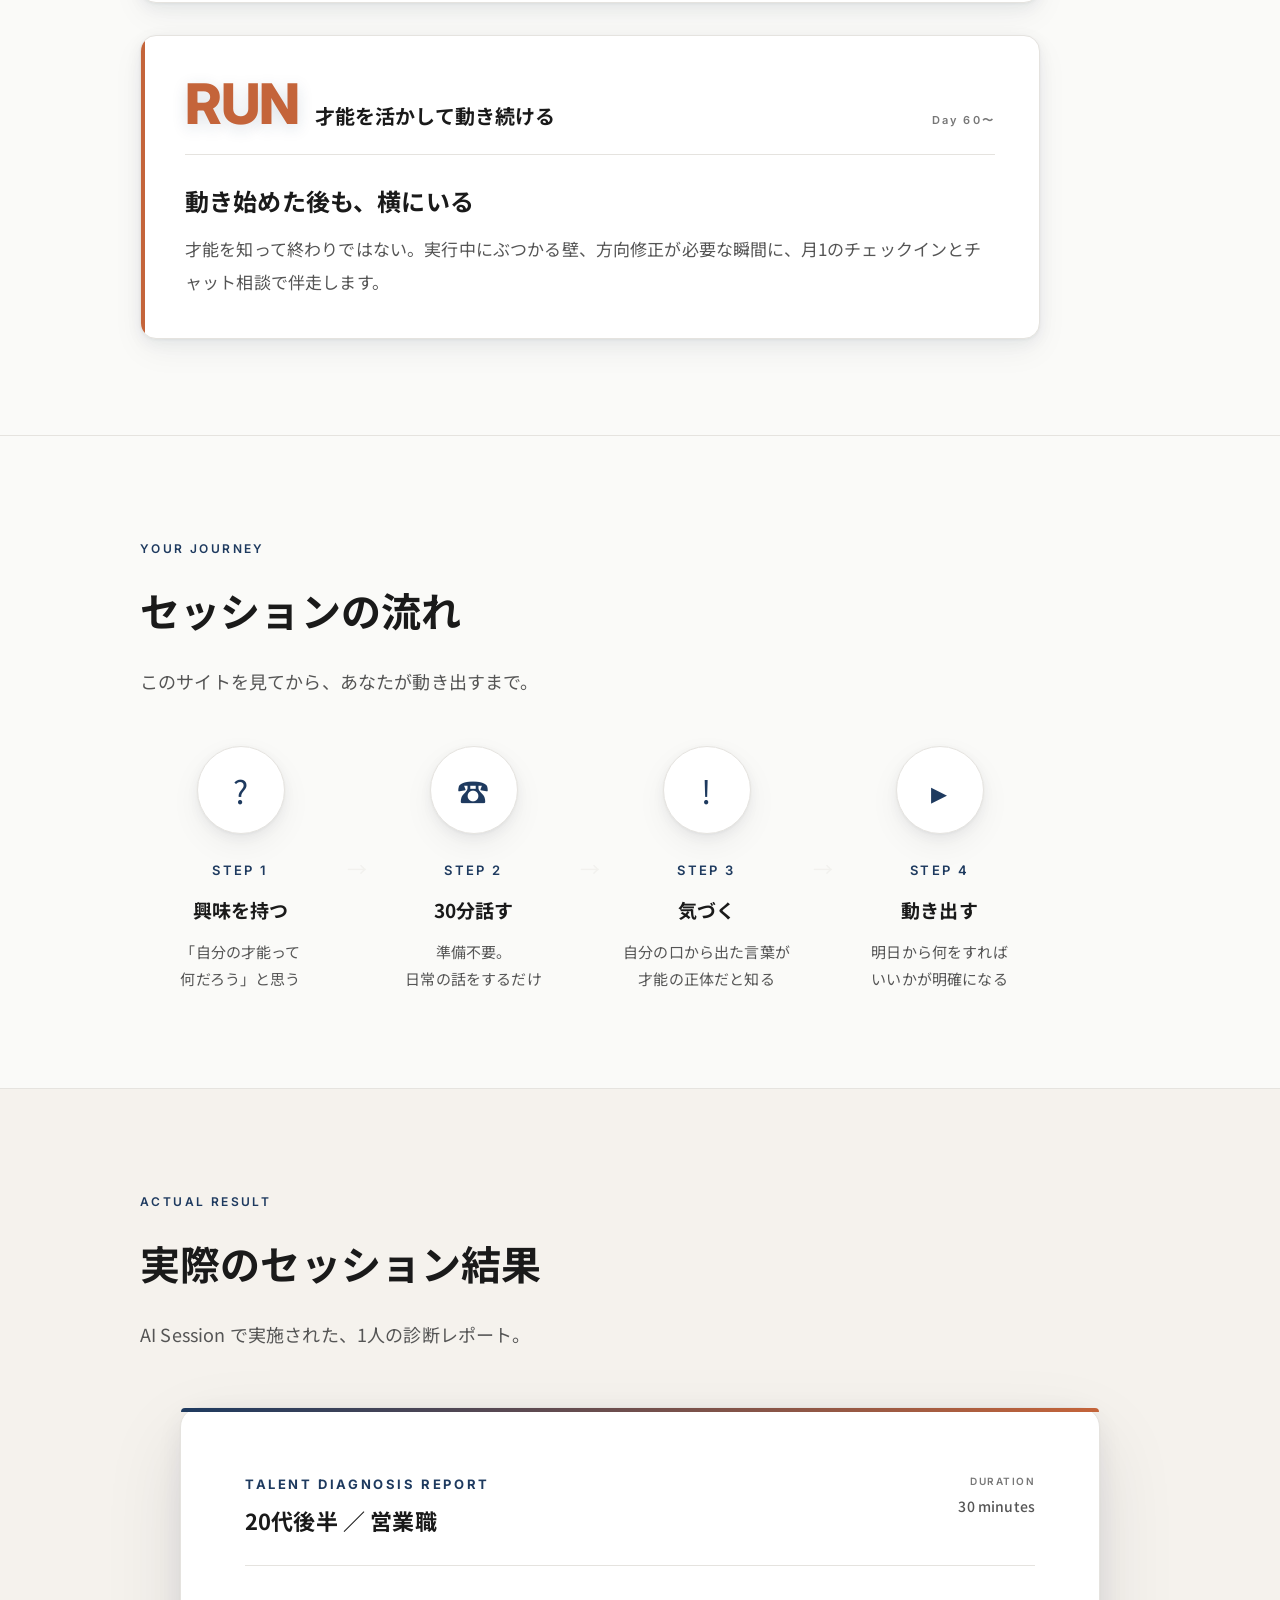
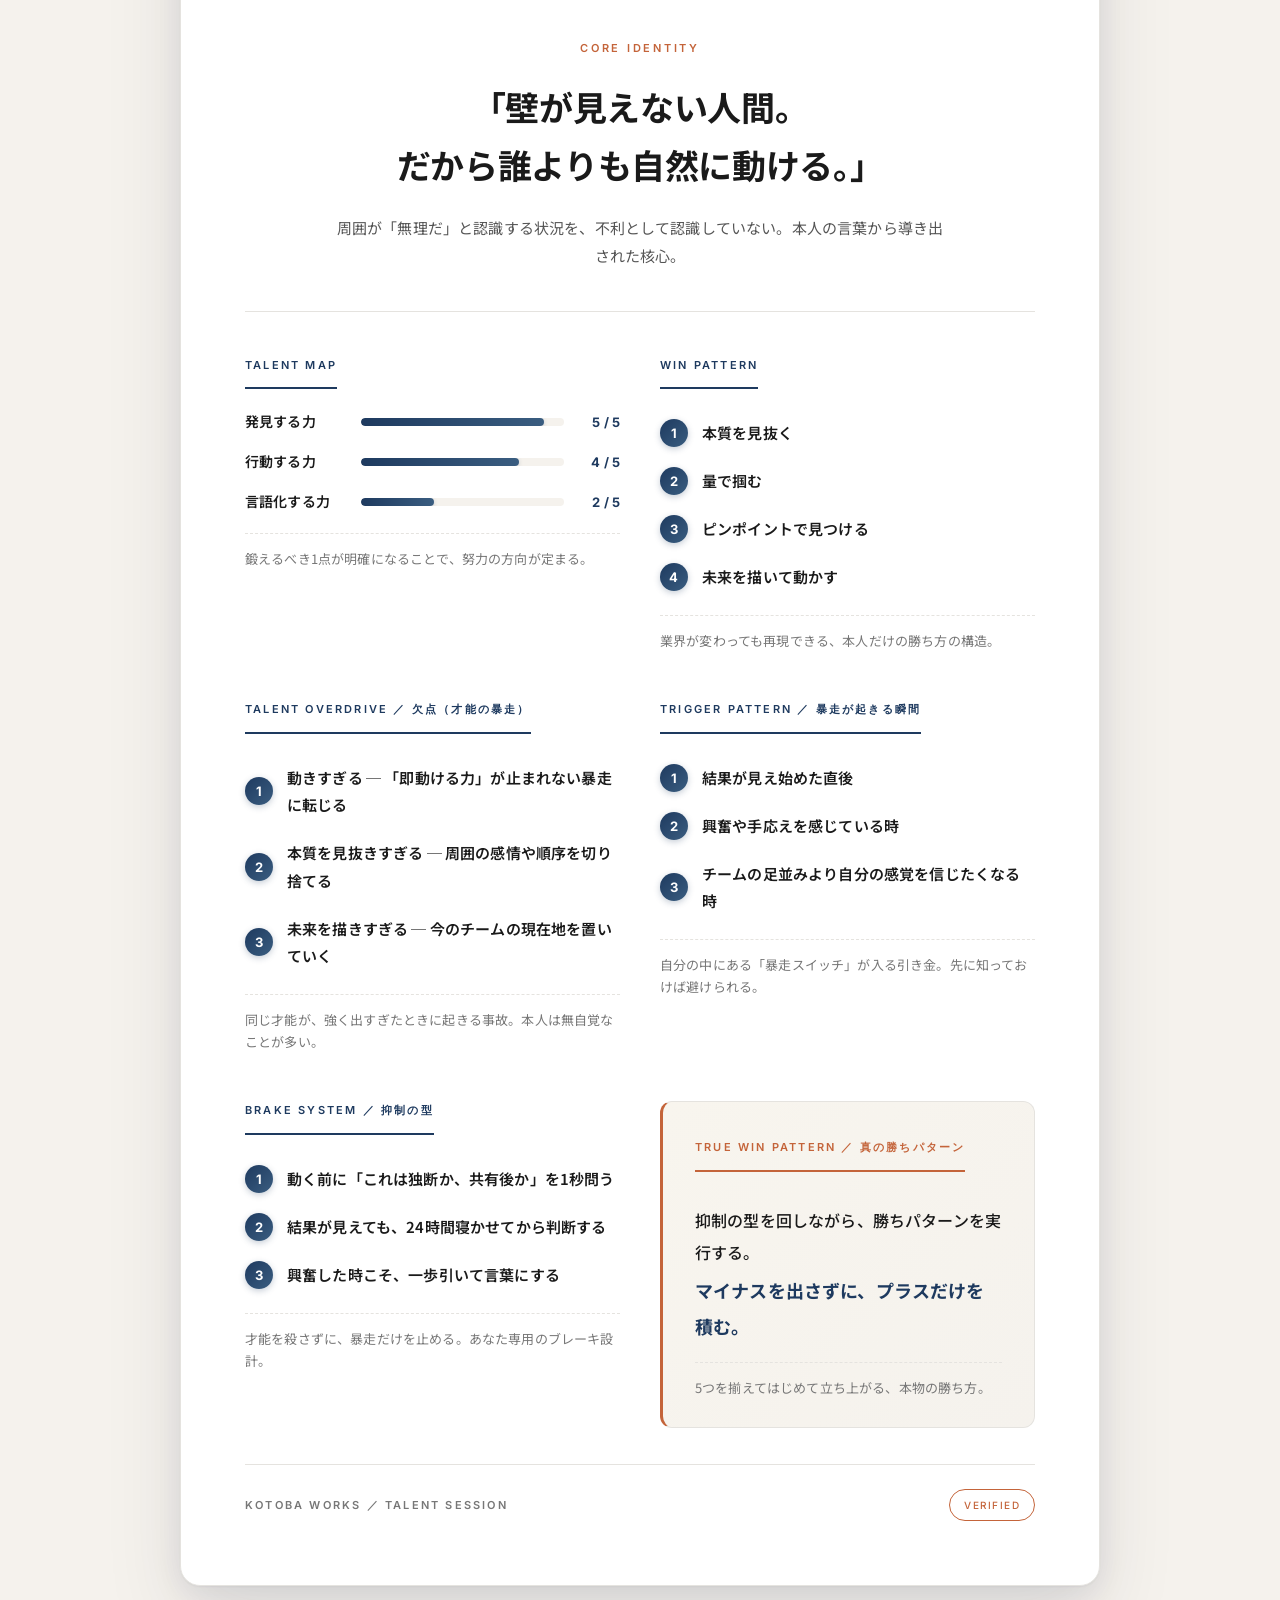
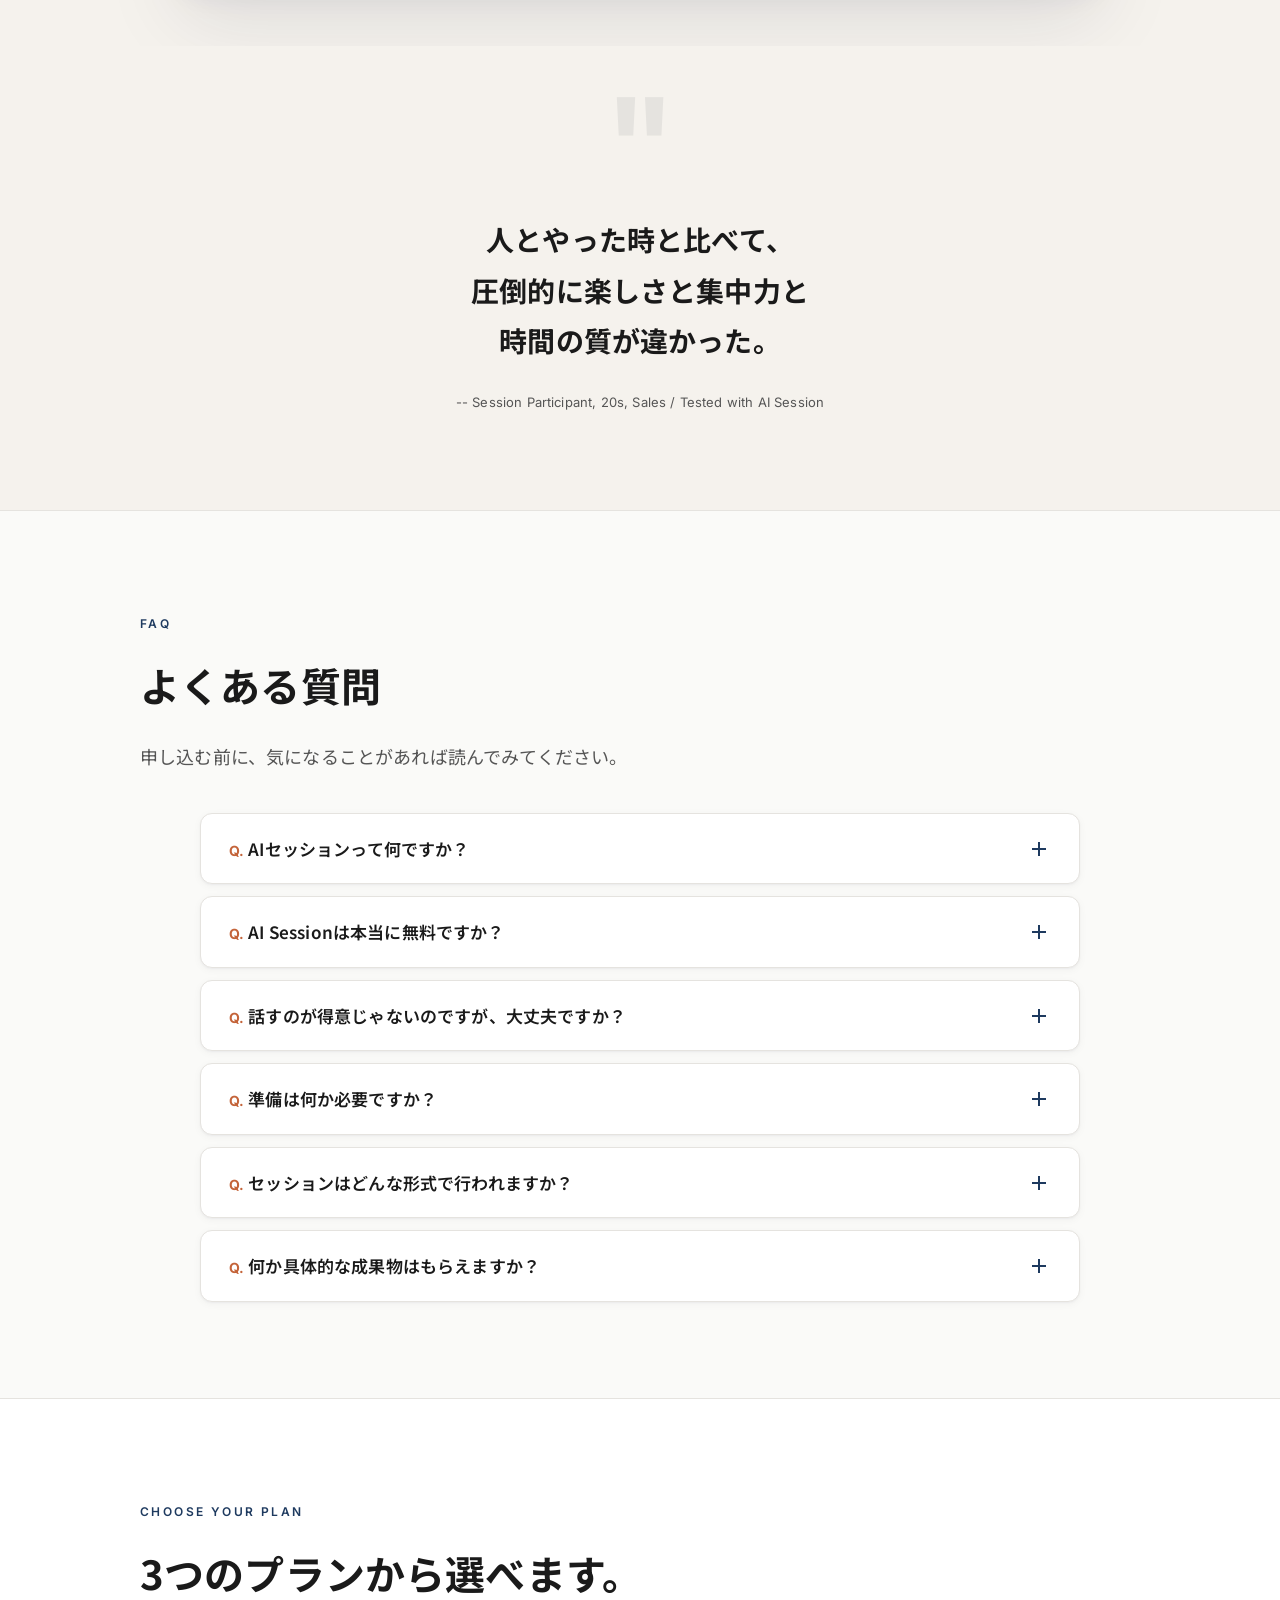
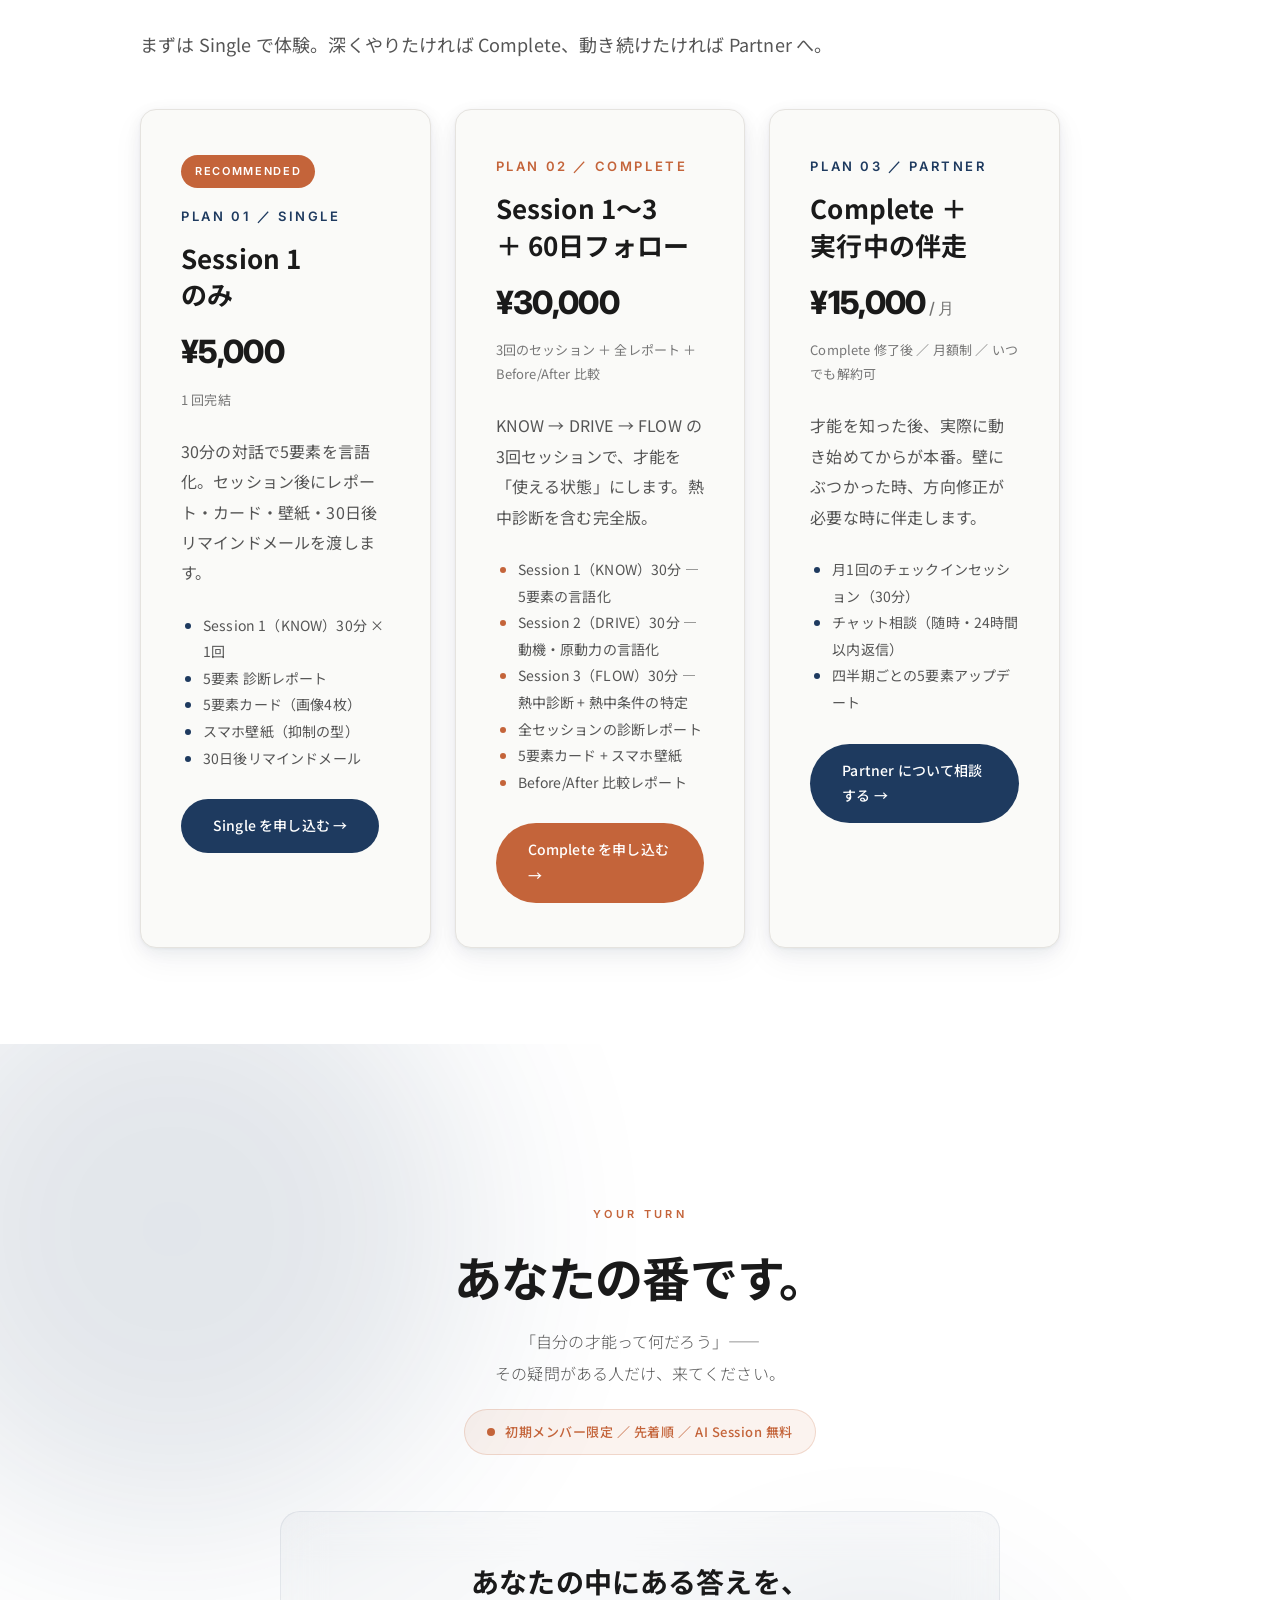
==== commit 7905cce2: "fix(plan): PLAN 01 SINGLE 金額表記を ¥5,000 単一に統一・限定表記削除 PMO 5/1 16:03 差し替え依頼 (最小範囲・PLAN 01 金額のみ) 準拠。 もえち" ====
--- a/session_lp.html
+++ b/session_lp.html
@@ -2720,8 +2720,8 @@
         <div class="mode-badge">RECOMMENDED</div>
         <div class="mode-label">PLAN 01 ／ SINGLE</div>
         <div class="mode-title">Session 1<br>のみ</div>
-        <div class="mode-price">FREE <span style="font-size:16px;font-weight:500;opacity:.6;">／ ¥5,000</span></div>
-        <div class="mode-price-note">AI Session は無料（初期限定）／ Human Session は ¥5,000</div>
+        <div class="mode-price">¥5,000</div>
+        <div class="mode-price-note">1 回完結</div>
         <div class="mode-desc">30分の対話で5要素を言語化。セッション後にレポート・カード・壁紙・30日後リマインドメールを渡します。</div>
         <ul class="mode-features">
           <li>Session 1（KNOW）30分 × 1回</li>
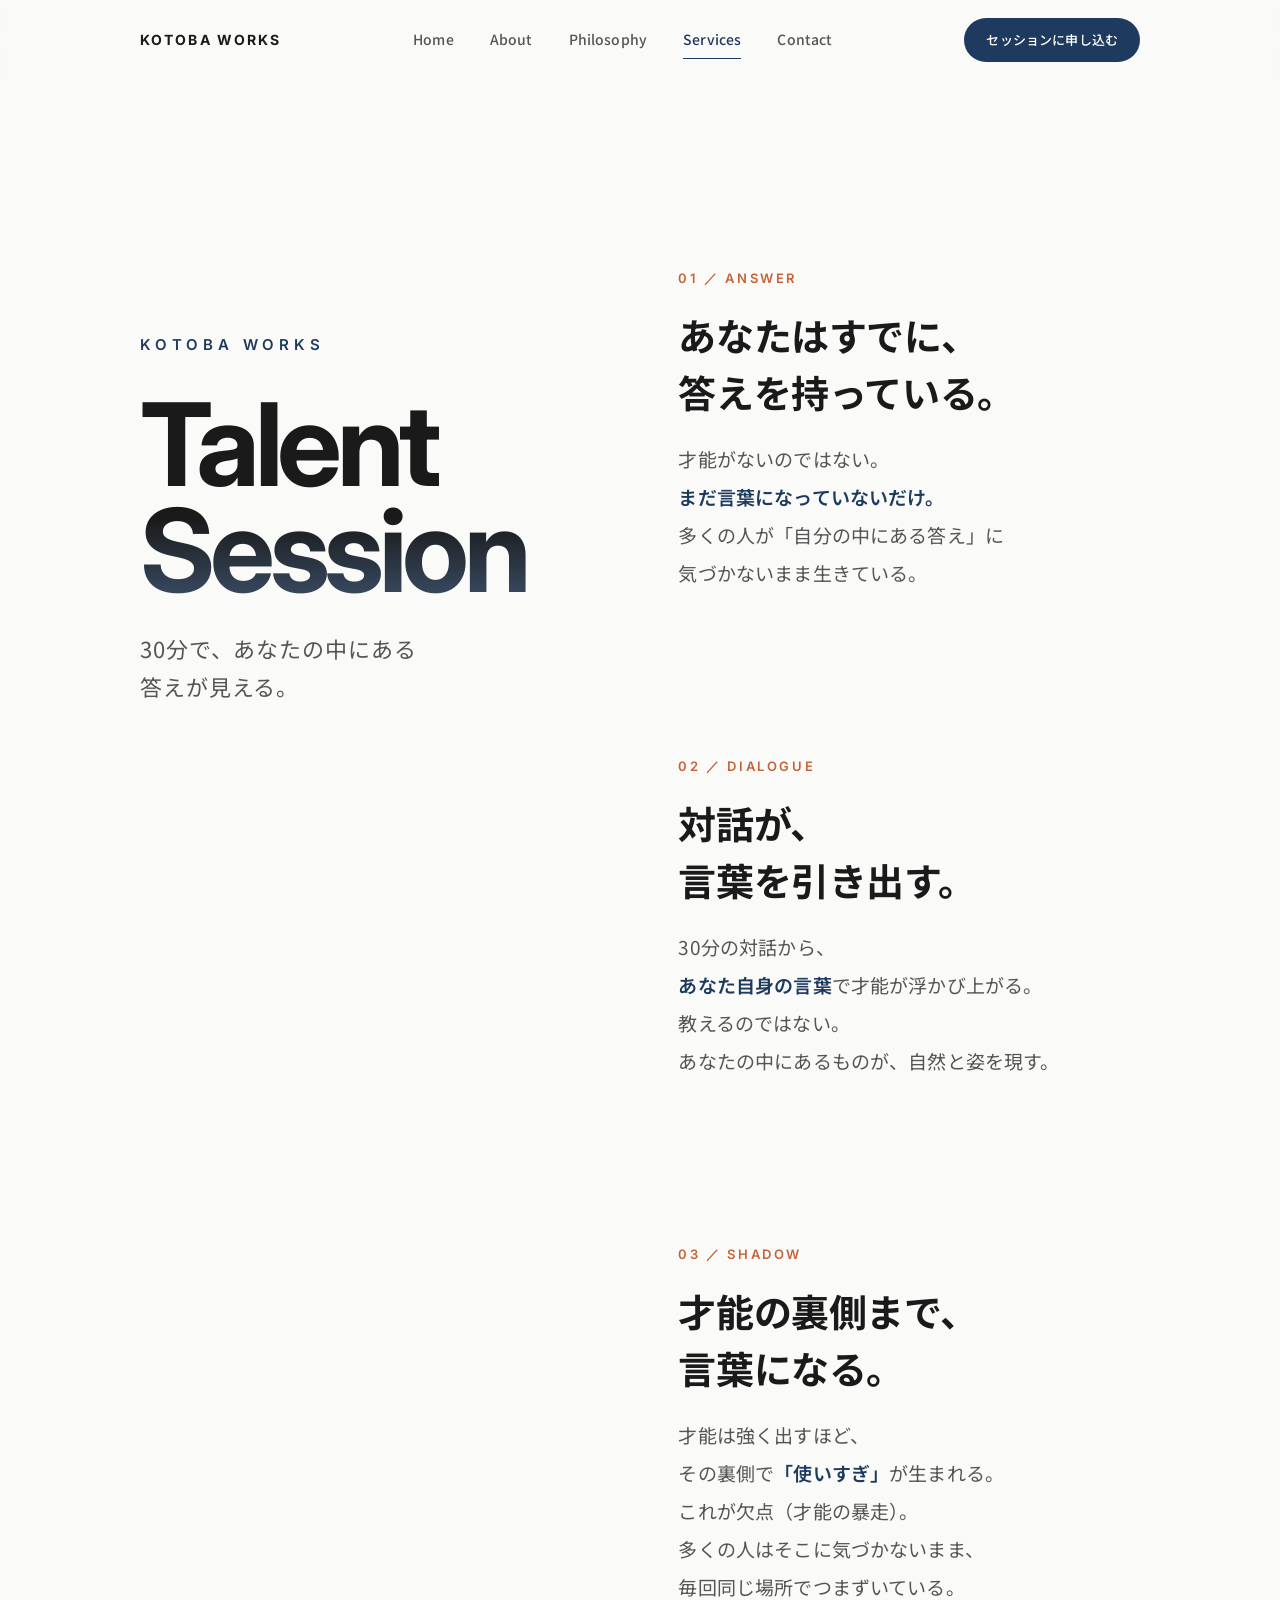
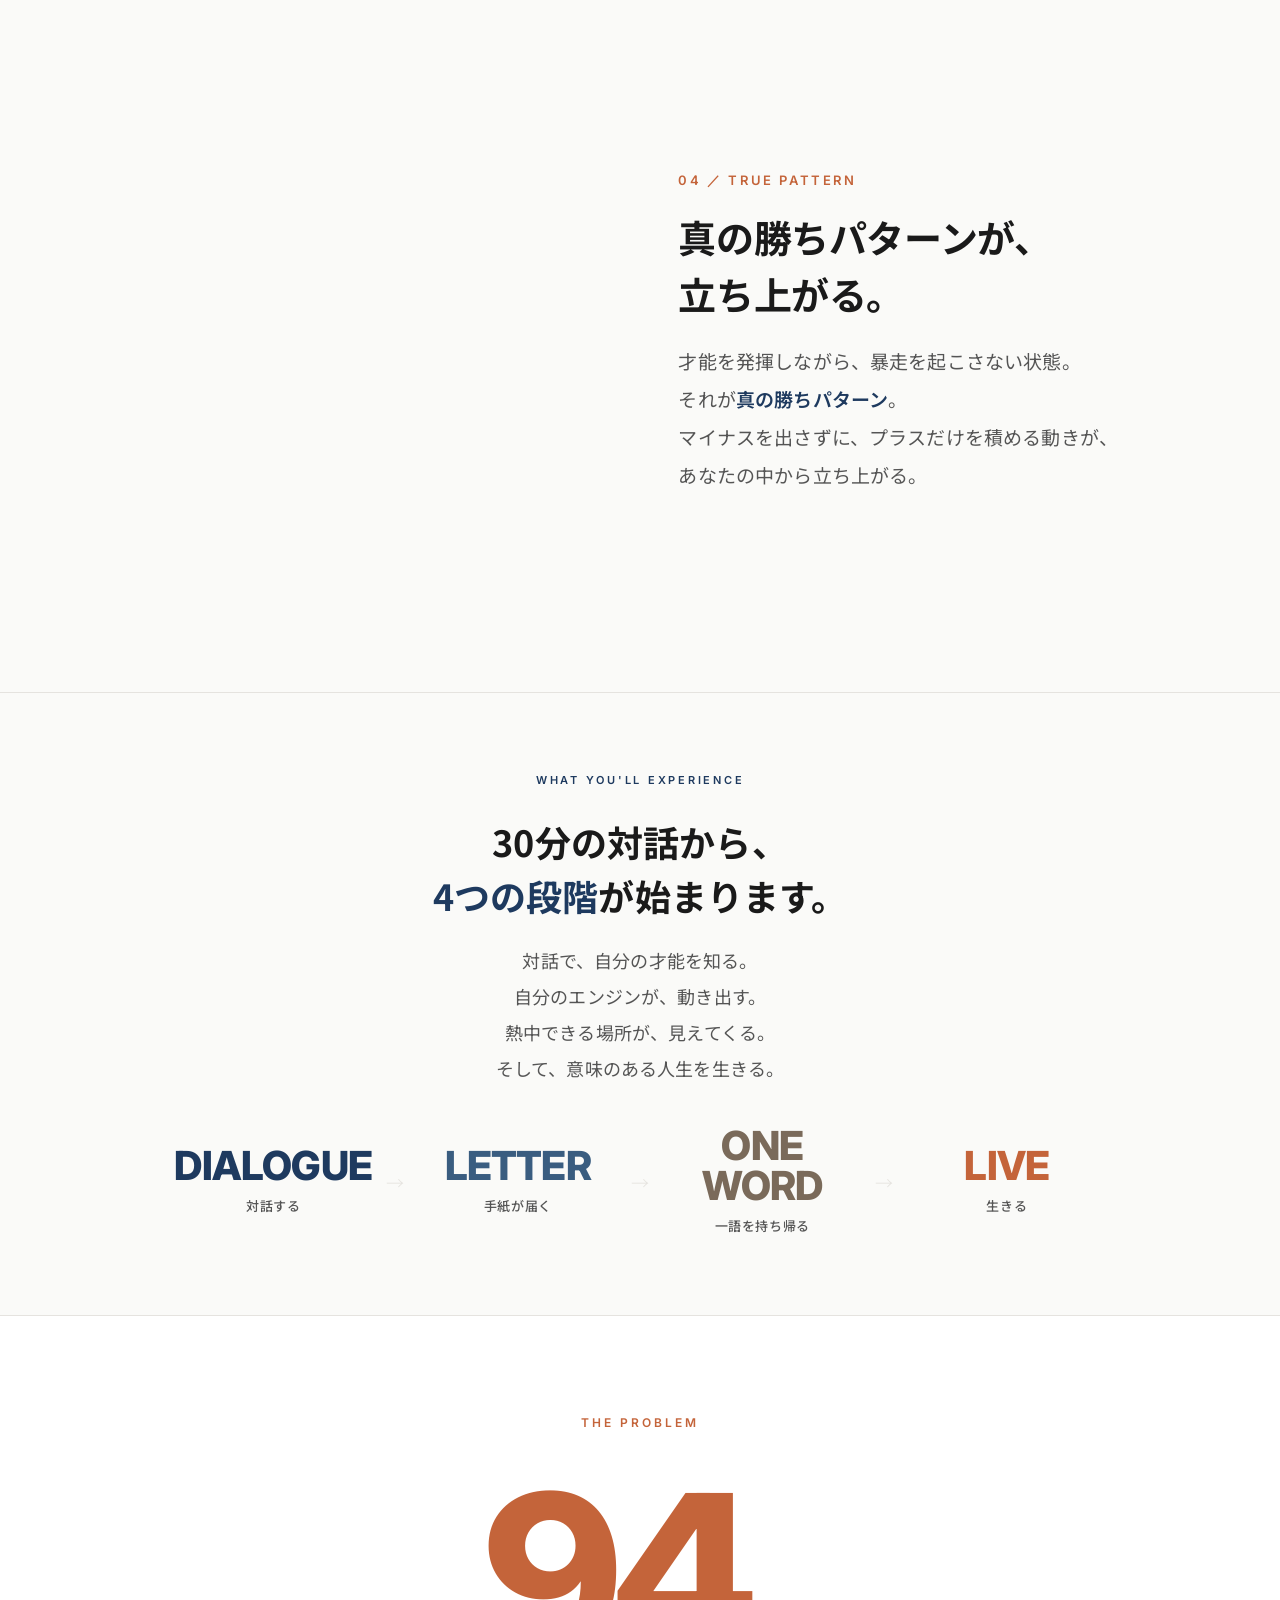
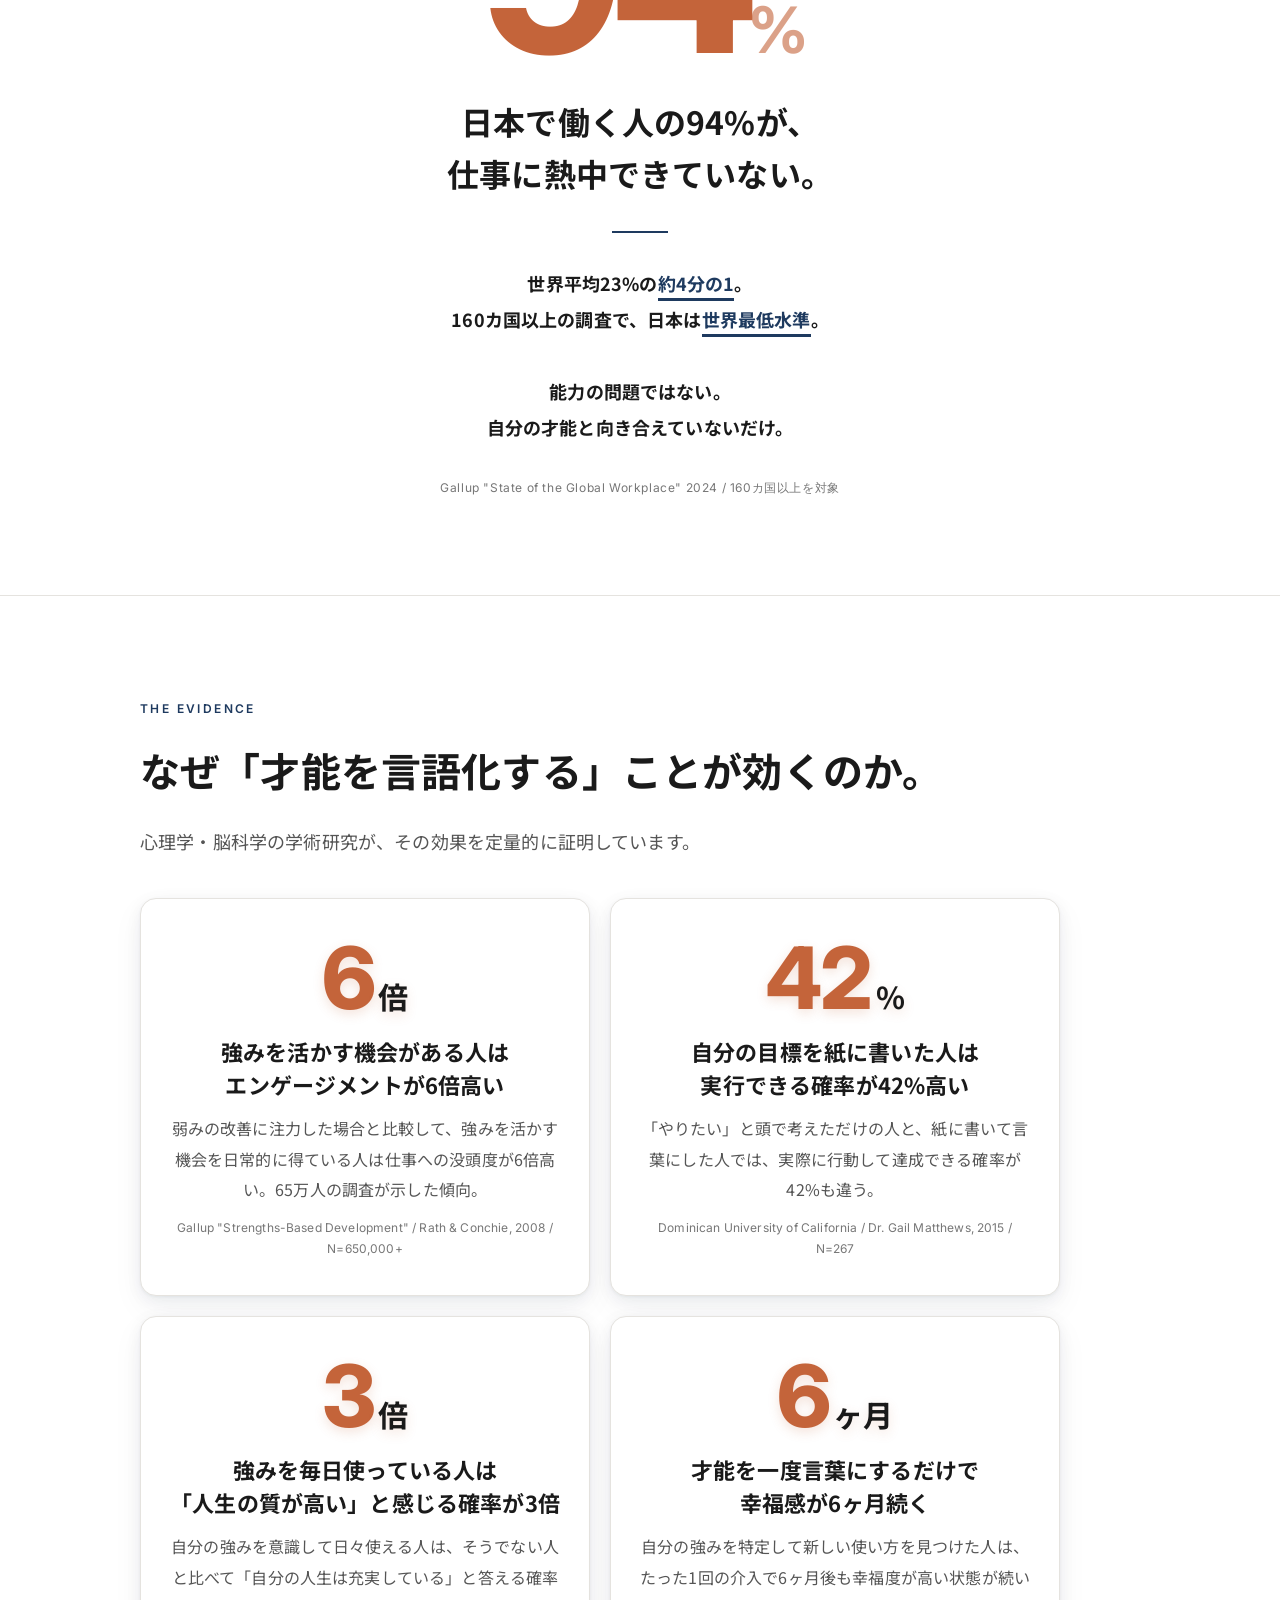
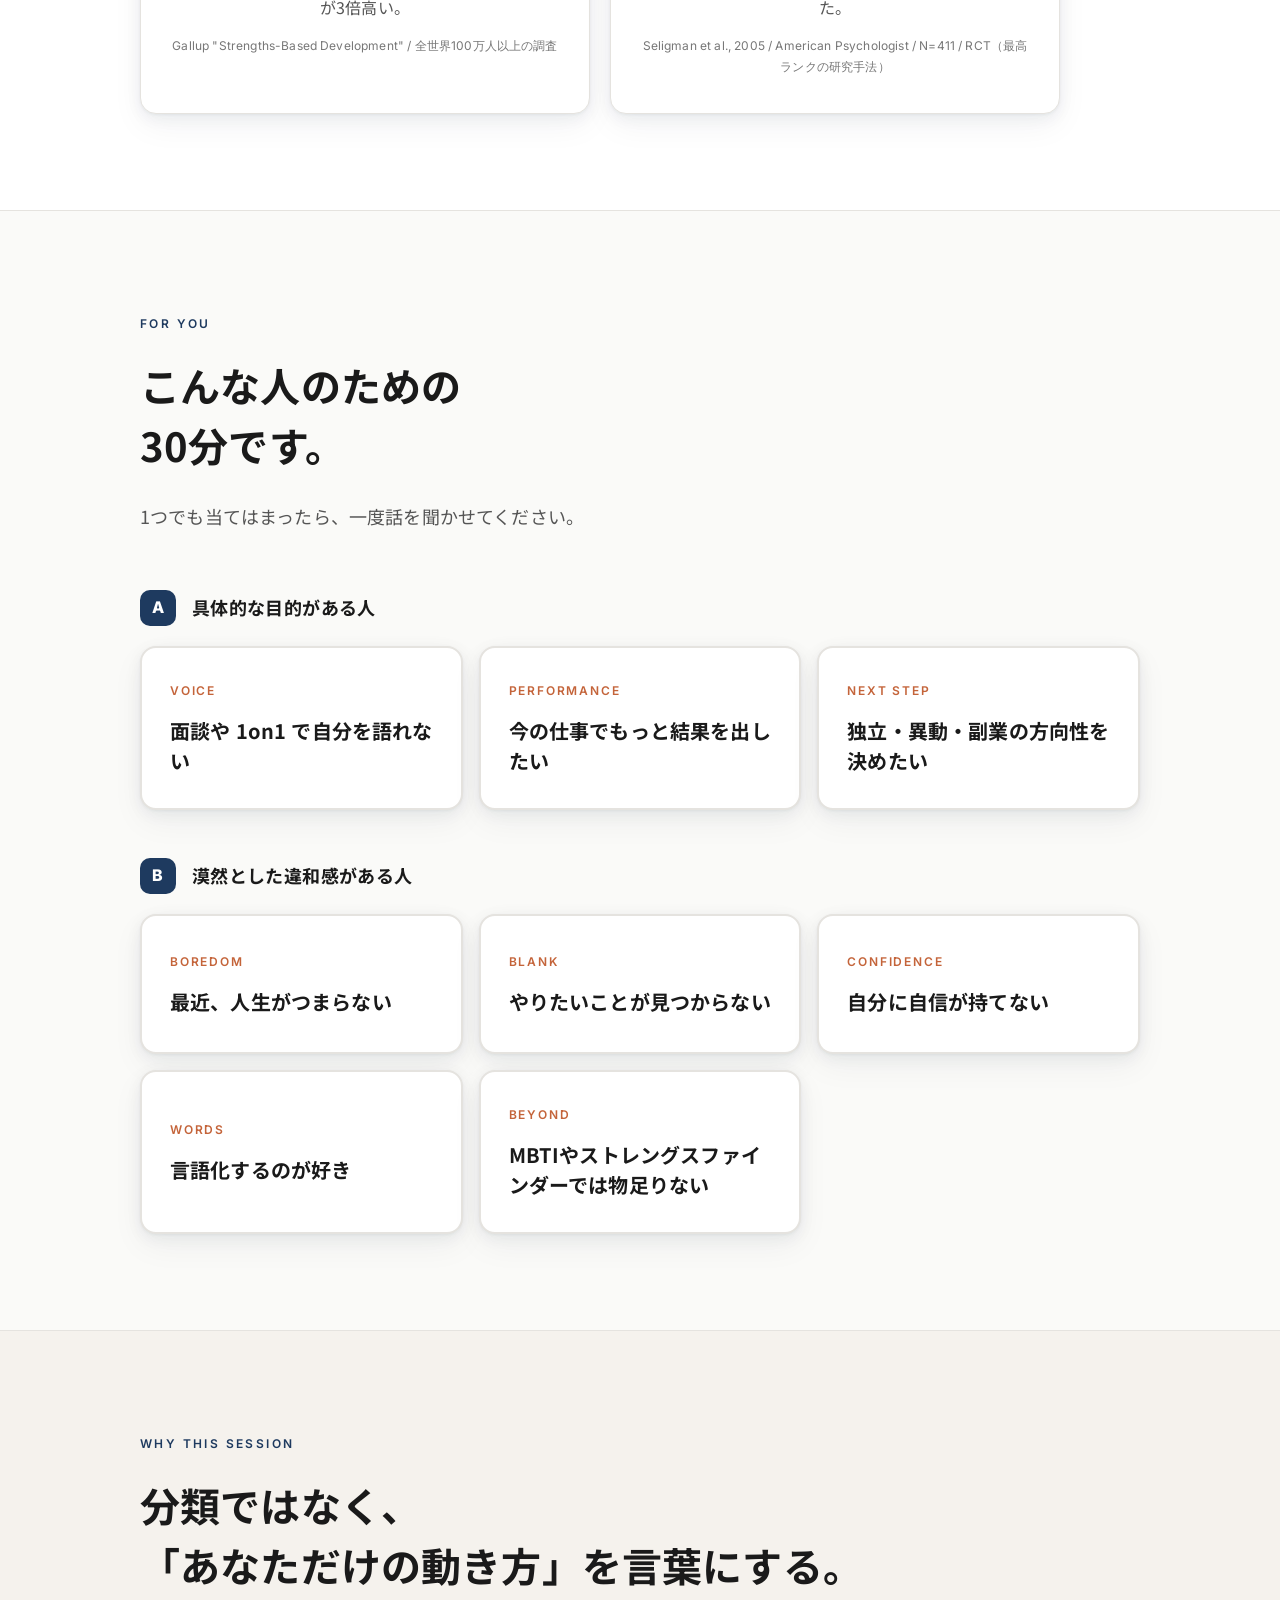
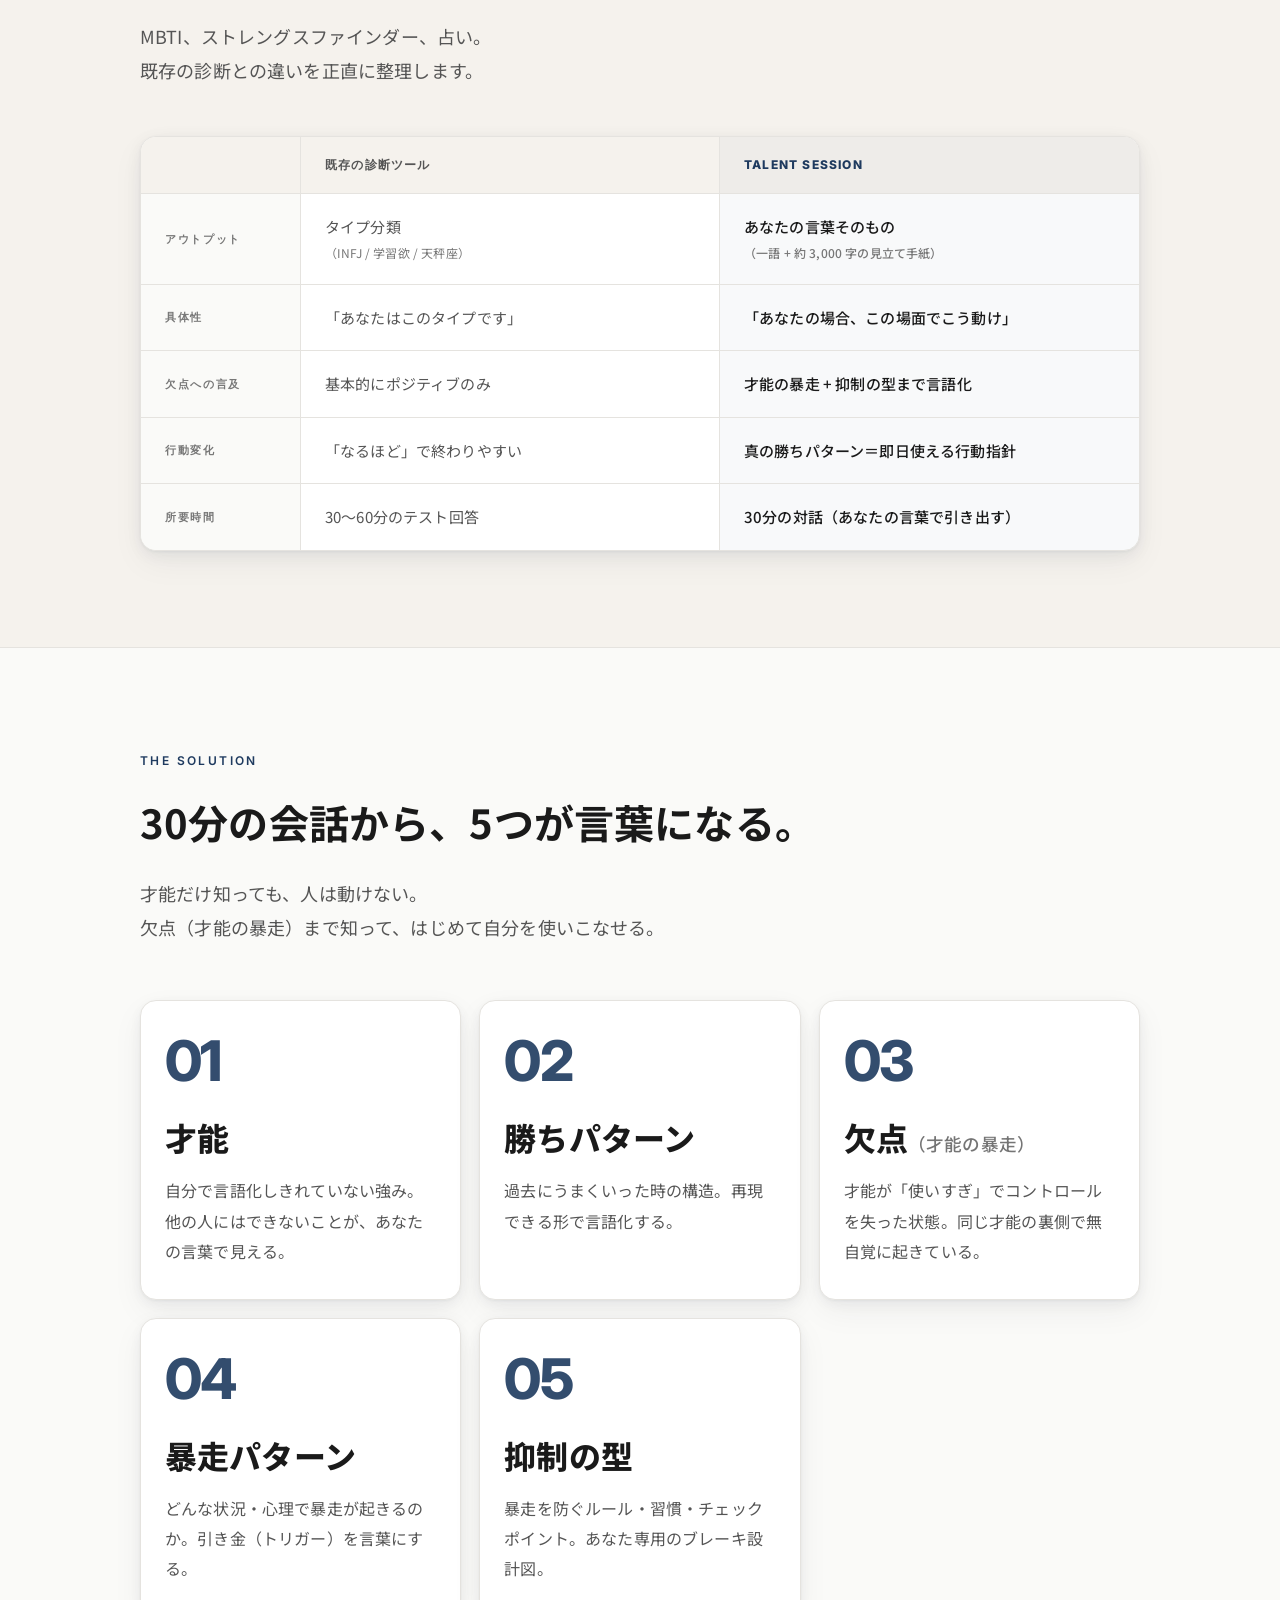
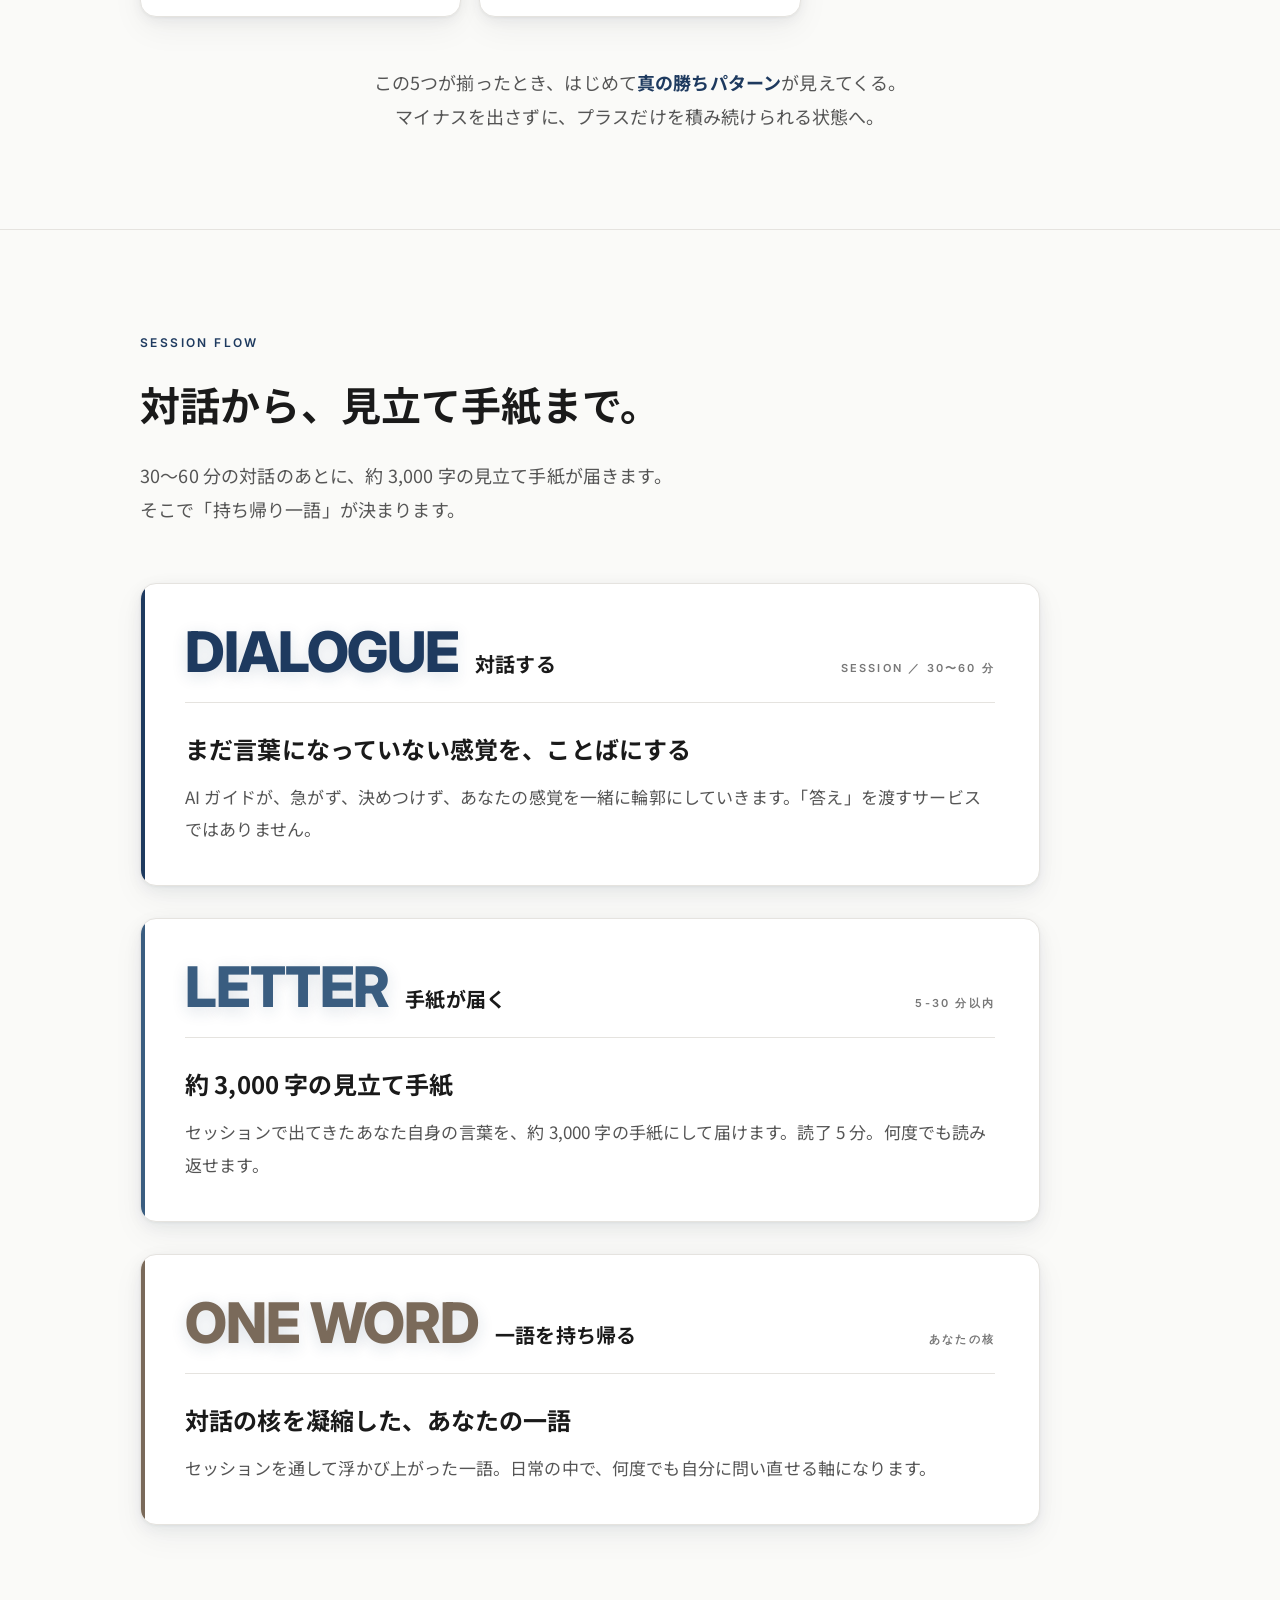
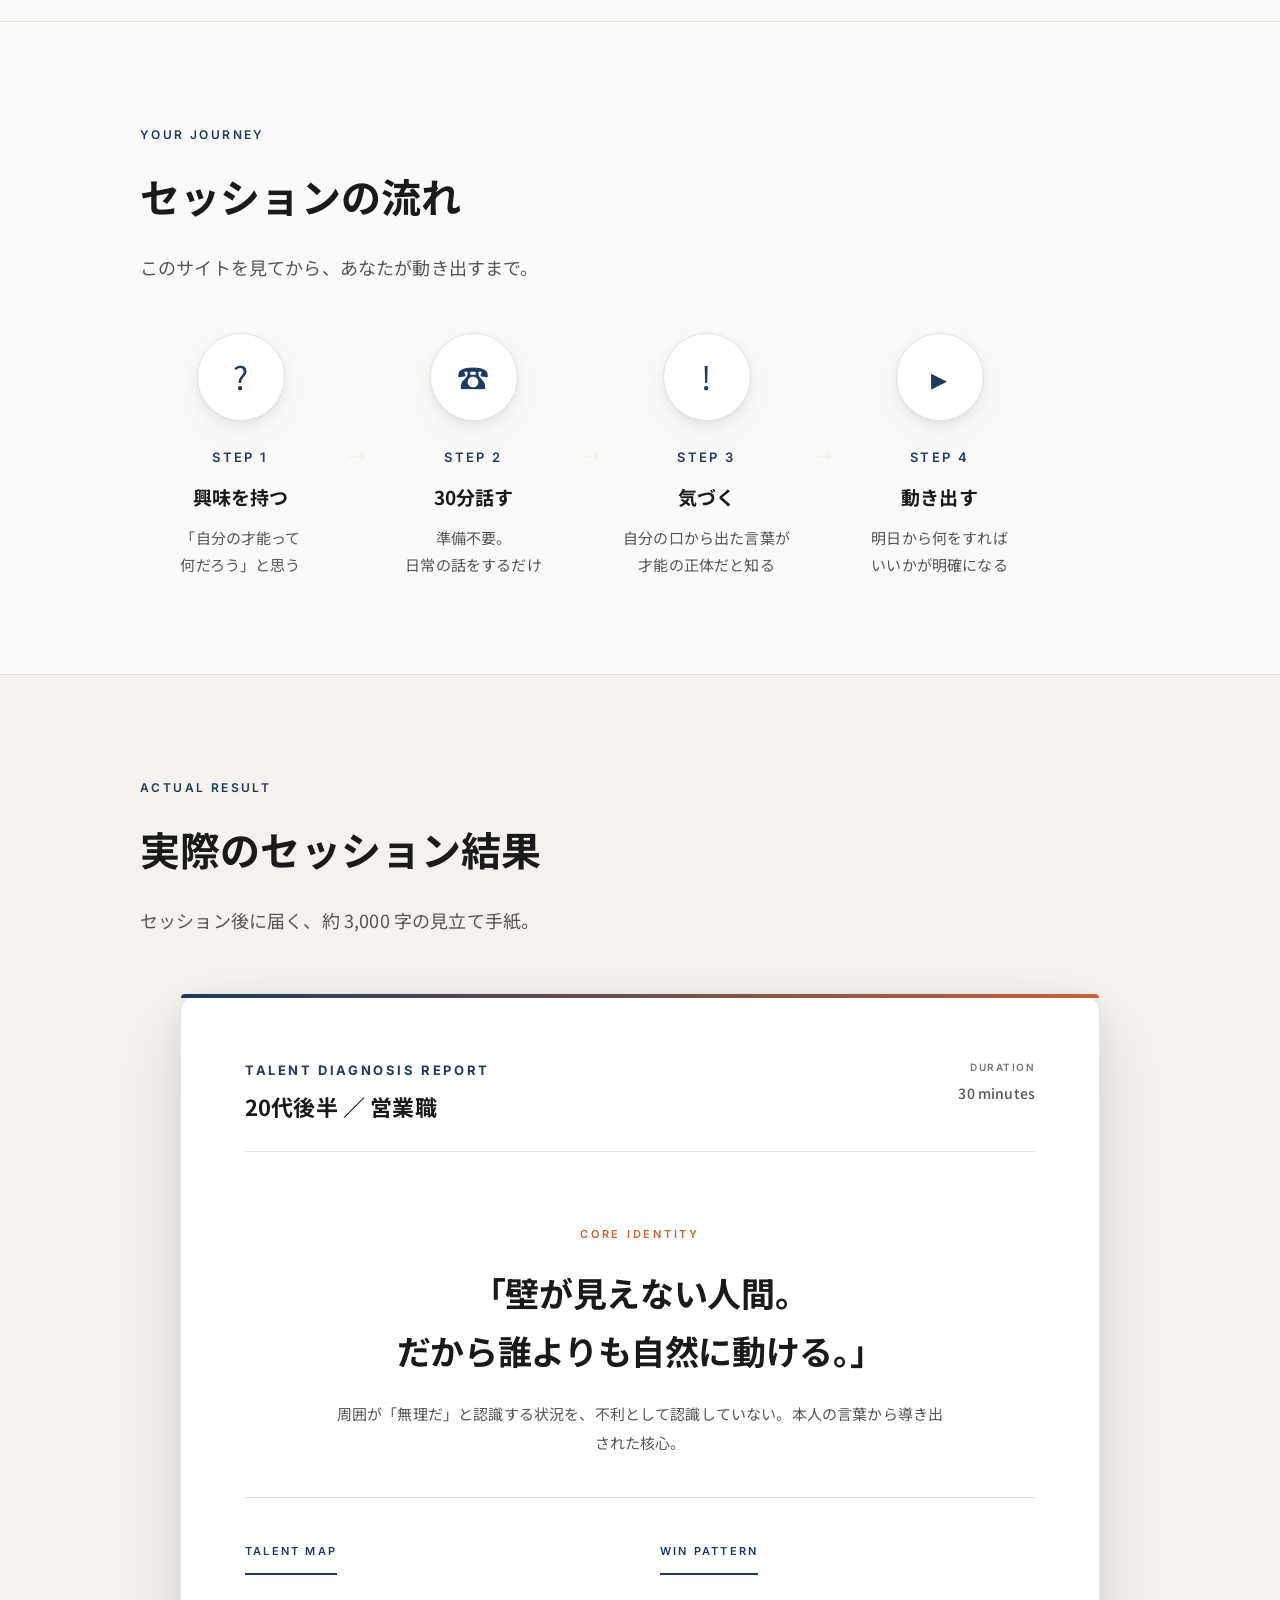
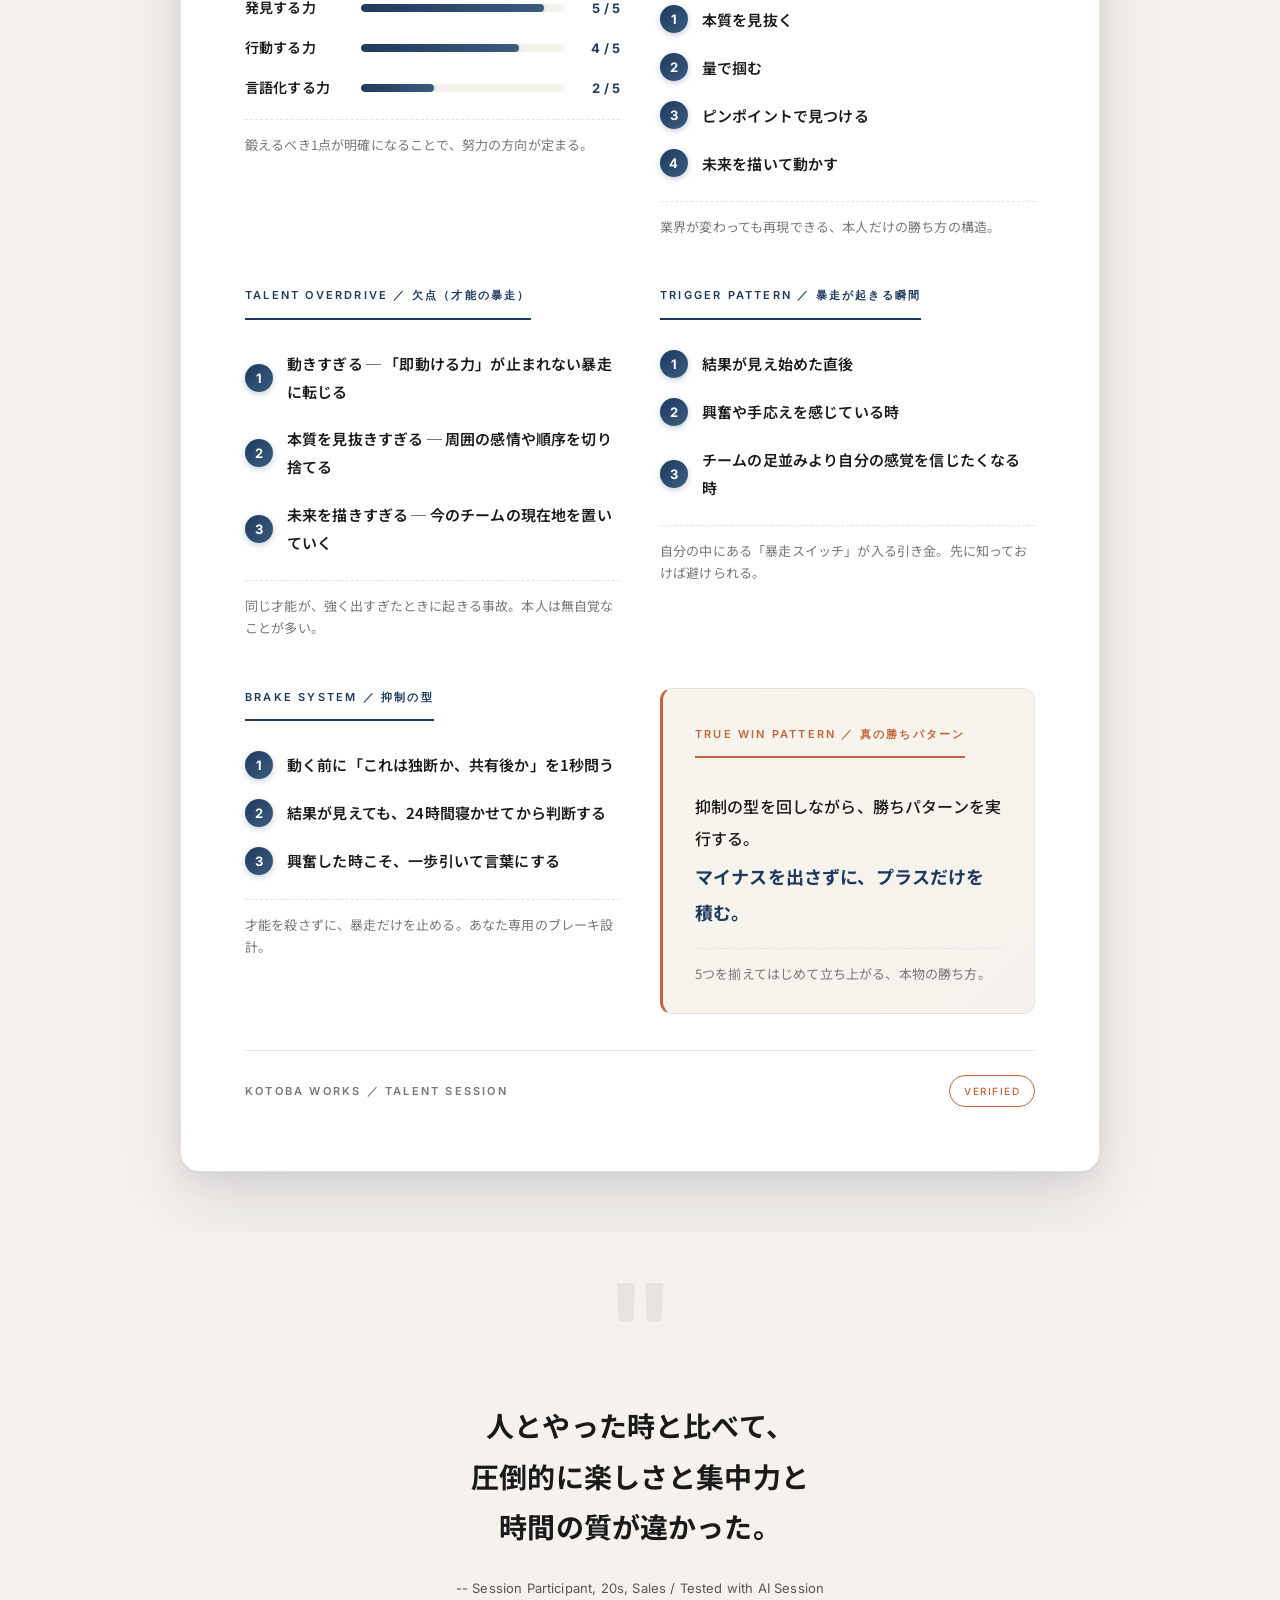
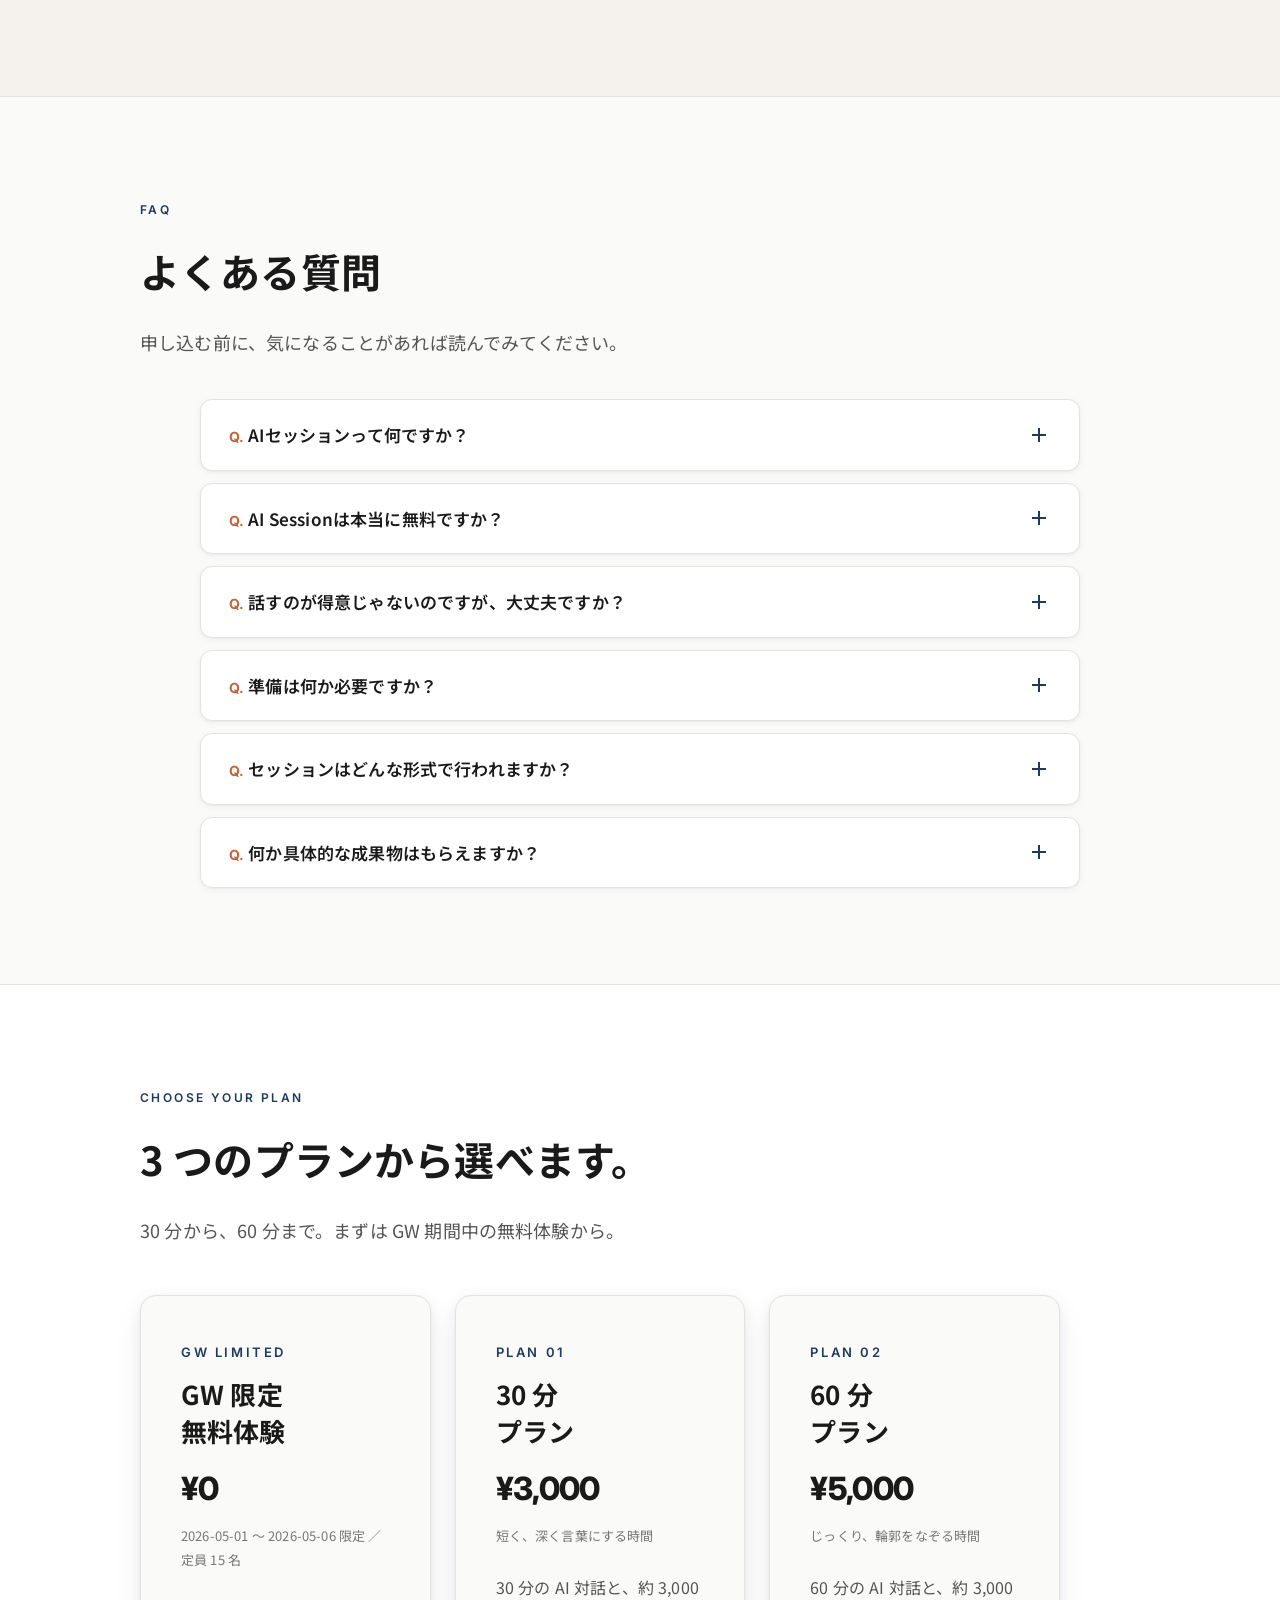
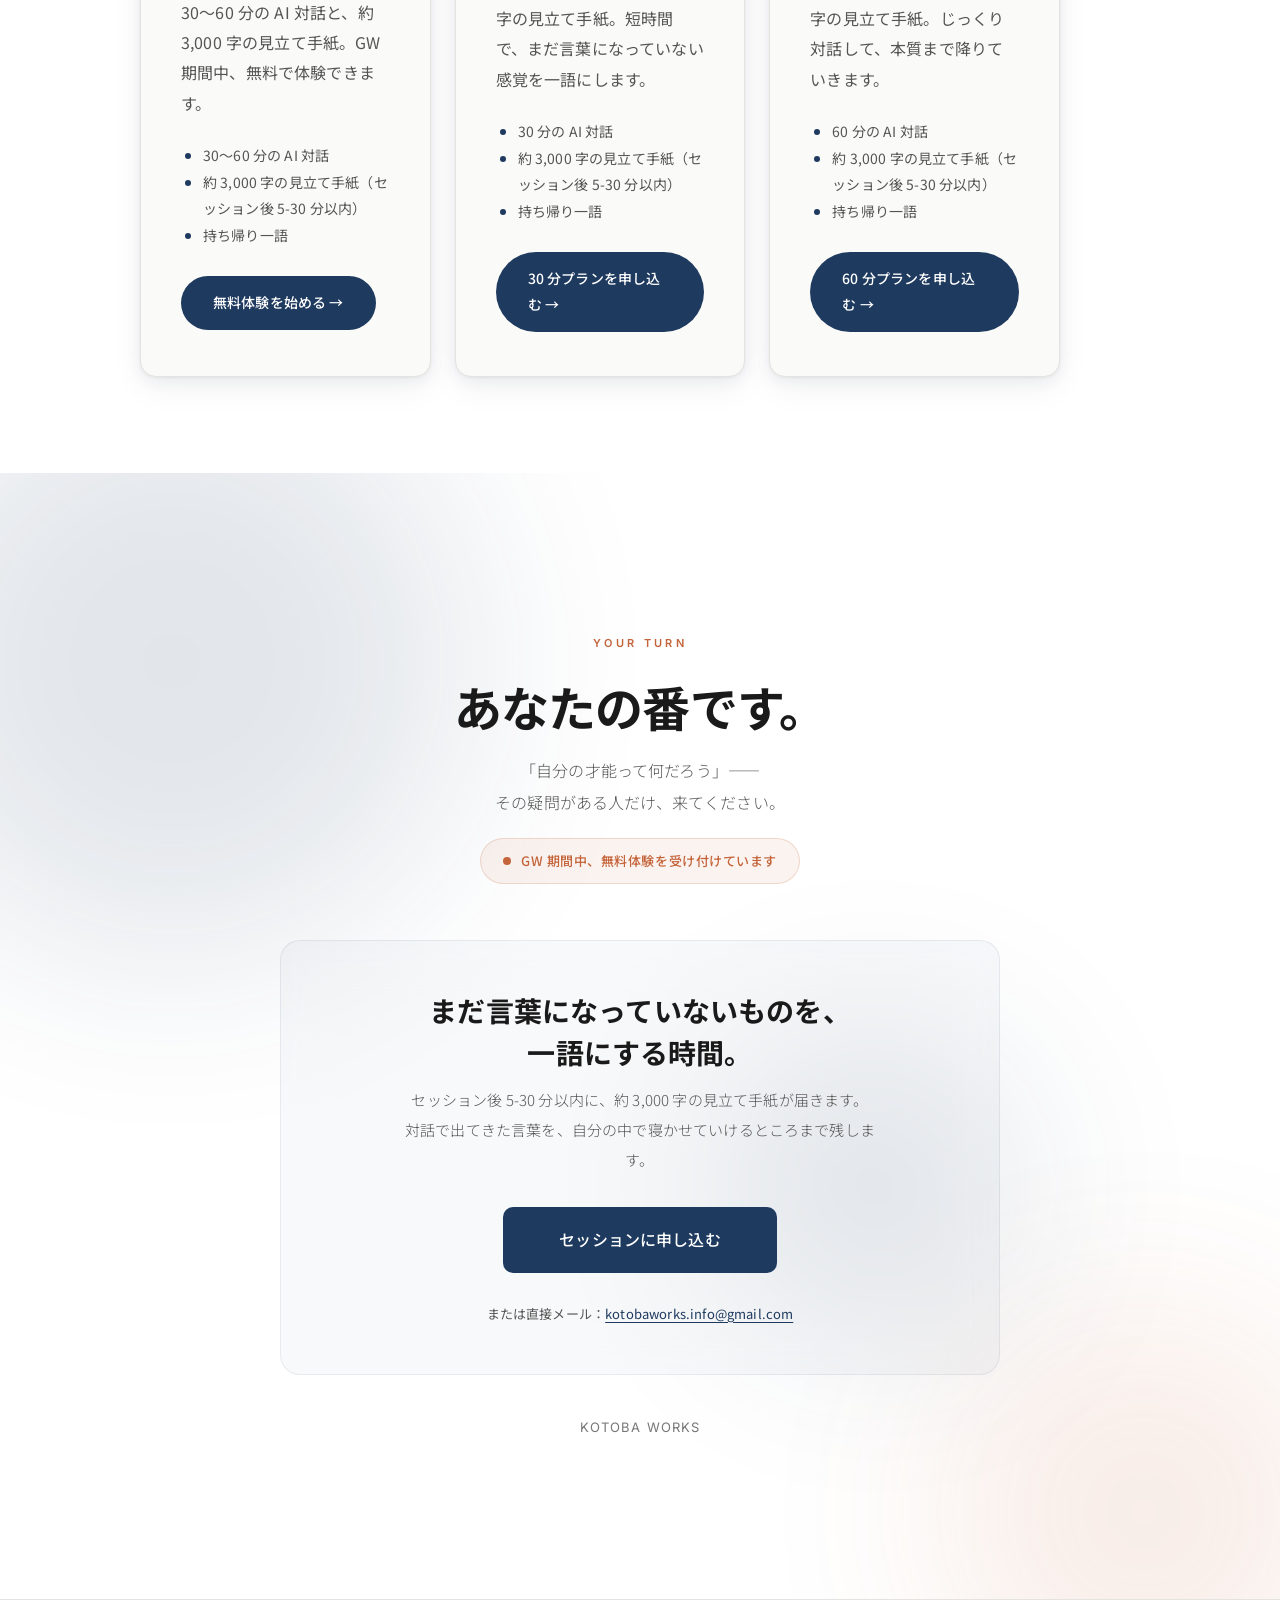
==== commit 7cca7d14: "feat(plan): HP プラン構成 全面入れ替え (3 プラン構成へ) PMO 5/1 16:20 最終版依頼に従い、SINGLE/COMPLETE/PARTNER 3 プラン構成を 全面解体し" ====
--- a/session_lp.html
+++ b/session_lp.html
@@ -4,7 +4,7 @@
 <meta charset="UTF-8">
 <meta name="viewport" content="width=device-width, initial-scale=1.0">
 <title>Talent Session ／ 30分で、才能が言葉になる ― KOTOBA WORKS</title>
-<meta name="description" content="30分の対話で、才能・勝ちパターン・欠点（才能の暴走）・暴走パターン・抑制の型を言葉にする。マイナスを出さずにプラスだけを積む、真の勝ちパターンが見つかる。AI Session は初期メンバー限定で無料。">
+<meta name="description" content="30〜60 分の AI 対話で、まだ言葉になっていない感覚を一語にする。セッション後 5-30 分以内に約 3,000 字の見立て手紙が届きます。GW 期間中は無料体験あり。">
 <meta name="keywords" content="Talent Session, 才能 言語化, AI コーチング, キャリア相談, 自分の強み, 30分 無料 セッション">
 <meta name="author" content="KOTOBA WORKS">
 
@@ -18,7 +18,7 @@
 <meta property="og:type" content="website">
 <meta property="og:url" content="https://matsumoto-rentaro.com/session_lp.html">
 <meta property="og:title" content="Talent Session ／ 30分で、才能が言葉になる">
-<meta property="og:description" content="AI × 対話で、あなたの才能を30分で言葉にする。初期メンバー無料。">
+<meta property="og:description" content="30〜60 分の AI 対話で、まだ言葉になっていない感覚を一語にする。GW 期間中は無料体験あり。">
 <meta property="og:image" content="https://matsumoto-rentaro.com/assets/og-image.png">
 <meta property="og:locale" content="ja_JP">
 <meta property="og:site_name" content="KOTOBA WORKS">
@@ -47,7 +47,7 @@
     "name": "KOTOBA WORKS"
   },
   "url": "https://matsumoto-rentaro.com/session_lp.html",
-  "description": "30分の対話で、才能・勝ちパターン・欠点（才能の暴走）・暴走パターン・抑制の型を言葉にする。真の勝ちパターンを引き出す。AI Sessionは初期メンバー限定で無料。",
+  "description": "30〜60 分の AI 対話で、まだ言葉になっていない感覚を一語にする。セッション後 5-30 分以内に約 3,000 字の見立て手紙が届く。GW 期間中は無料体験あり。",
   "areaServed": "JP",
   "offers": [
     {
@@ -55,7 +55,7 @@
       "name": "AI Session",
       "price": "0",
       "priceCurrency": "JPY",
-      "description": "初期メンバー限定・無料"
+      "description": "GW 期間中の無料体験を実施中"
     },
     {
       "@type": "Offer",
@@ -87,7 +87,7 @@
       "name": "AI Sessionは本当に無料ですか？",
       "acceptedAnswer": {
         "@type": "Answer",
-        "text": "はい、AI Sessionは完全無料です。「まずは気軽に試してほしい」という理由で、初期メンバーに限って無料で実施しています。ただし先着順で枠には限りがあり、将来的には有料化する予定です。"
+        "text": "2026-05-01〜05-06 の GW 期間中、無料体験を受け付けています（定員 15 名）。期間外は 30 分プラン ¥3,000 / 60 分プラン ¥5,000 でご利用いただけます。"
       }
     },
     {
@@ -111,7 +111,7 @@
       "name": "何か具体的な成果物はもらえますか？",
       "acceptedAnswer": {
         "@type": "Answer",
-        "text": "はい。セッションの最後に、あなたの才能・勝ちパターン・欠点（才能の暴走）・暴走パターン・抑制の型をまとめた診断レポートをお渡しします。あなたの言葉で書かれた、あなた専用の「取扱説明書」です。"
+        "text": "はい。セッション後 5-30 分以内に、約 3,000 字の見立て手紙をお渡しします。対話で出てきたあなた自身の言葉と、持ち帰り一語をまとめた手紙です。"
       }
     }
   ]
@@ -2183,18 +2183,18 @@
       </p>
       <div class="intro-flow fi d3">
         <div class="intro-step">
-          <div class="intro-step-en">KNOW</div>
-          <div class="intro-step-jp">知る</div>
+          <div class="intro-step-en">DIALOGUE</div>
+          <div class="intro-step-jp">対話する</div>
         </div>
         <div class="intro-arrow">&rarr;</div>
         <div class="intro-step">
-          <div class="intro-step-en">DRIVE</div>
-          <div class="intro-step-jp">動き出す</div>
+          <div class="intro-step-en">LETTER</div>
+          <div class="intro-step-jp">手紙が届く</div>
         </div>
         <div class="intro-arrow">&rarr;</div>
         <div class="intro-step">
-          <div class="intro-step-en">FLOW</div>
-          <div class="intro-step-jp">熱中する</div>
+          <div class="intro-step-en">ONE WORD</div>
+          <div class="intro-step-jp">一語を持ち帰る</div>
         </div>
         <div class="intro-arrow">&rarr;</div>
         <div class="intro-step">
@@ -2274,8 +2274,8 @@
     </div>
     <div class="foryou-grid">
       <div class="foryou-card foryou-card-compact fi d1">
-        <div class="foryou-icon">CAREER</div>
-        <div class="foryou-title">転職活動で自分を語れない</div>
+        <div class="foryou-icon">VOICE</div>
+        <div class="foryou-title">面談や 1on1 で自分を語れない</div>
       </div>
       <div class="foryou-card foryou-card-compact fi d2">
         <div class="foryou-icon">PERFORMANCE</div>
@@ -2333,7 +2333,7 @@
       <div class="compare-row">
         <div class="compare-cell compare-label">アウトプット</div>
         <div class="compare-cell">タイプ分類<br><span class="compare-note">（INFJ / 学習欲 / 天秤座）</span></div>
-        <div class="compare-cell compare-highlight">5要素の言語化<br><span class="compare-note">（才能 / 勝ちパターン / 欠点 / 暴走パターン / 抑制の型）</span></div>
+        <div class="compare-cell compare-highlight">あなたの言葉そのもの<br><span class="compare-note">（一語 + 約 3,000 字の見立て手紙）</span></div>
       </div>
       <div class="compare-row">
         <div class="compare-cell compare-label">具体性</div>
@@ -2402,71 +2402,52 @@
 <!-- ======== SESSION PLAN (3回構成) ======== -->
 <section class="outcome-section">
   <div class="container">
-    <p class="label fi">SESSION PLAN</p>
-    <h2 class="heading fi d1">言語化から、動き続けるまで。</h2>
-    <p class="subtext fi d2">才能を知って終わりではない。<br>準備（KNOW → DRIVE → FLOW）から、実行中の伴走（RUN）まで。</p>
+    <p class="label fi">SESSION FLOW</p>
+    <h2 class="heading fi d1">対話から、見立て手紙まで。</h2>
+    <p class="subtext fi d2">30〜60 分の対話のあとに、約 3,000 字の見立て手紙が届きます。<br>そこで「持ち帰り一語」が決まります。</p>
     <div class="outcome-phases">
 
-      <!-- Session 1: KNOW -->
+      <!-- 対話 -->
       <div class="phase fi d1">
         <div class="phase-head">
-          <div class="phase-en">KNOW</div>
-          <div class="phase-jp">自分を知る</div>
-          <div class="phase-num">SESSION 1 ／ Day 0</div>
+          <div class="phase-en">DIALOGUE</div>
+          <div class="phase-jp">対話する</div>
+          <div class="phase-num">SESSION ／ 30〜60 分</div>
         </div>
         <div class="phase-items">
           <div>
-            <div class="phase-item-title">30分の対話で、5要素を言語化する</div>
-            <div class="phase-item-desc">才能・勝ちパターン・欠点（才能の暴走）・暴走パターン・抑制の型。あなた自身の言葉で引き出す。</div>
+            <div class="phase-item-title">まだ言葉になっていない感覚を、ことばにする</div>
+            <div class="phase-item-desc">AI ガイドが、急がず、決めつけず、あなたの感覚を一緒に輪郭にしていきます。「答え」を渡すサービスではありません。</div>
           </div>
-          <div style="margin-top:12px;">
-            <div class="phase-item-title">渡すもの</div>
-            <div class="phase-item-desc">診断レポート ／ 5要素カード（画像4枚）／ スマホ壁紙 ／ 30日後リマインドメール</div>
-          </div>
-        </div>
-      </div>
-
-      <!-- Session 2: DRIVE -->
+        </div>
+      </div>
+
+      <!-- 見立て手紙 -->
       <div class="phase fi d2">
         <div class="phase-head">
-          <div class="phase-en">DRIVE</div>
-          <div class="phase-jp">何で動く人間かを知る</div>
-          <div class="phase-num">SESSION 2 ／ Day 14〜21</div>
+          <div class="phase-en">LETTER</div>
+          <div class="phase-jp">手紙が届く</div>
+          <div class="phase-num">5-30 分以内</div>
         </div>
         <div class="phase-items">
           <div>
-            <div class="phase-item-title">30分の対話で、自分のエンジンを言語化する</div>
-            <div class="phase-item-desc">「この2週間で何に反応した？ 何に燃えた？ 何にイラッとした？」— 才能を知った状態で過ごした日常を振り返り、動機・原動力を言葉にする。</div>
+            <div class="phase-item-title">約 3,000 字の見立て手紙</div>
+            <div class="phase-item-desc">セッションで出てきたあなた自身の言葉を、約 3,000 字の手紙にして届けます。読了 5 分。何度でも読み返せます。</div>
           </div>
         </div>
       </div>
 
-      <!-- Session 3: FLOW -->
+      <!-- 持ち帰り一語 -->
       <div class="phase fi d3">
         <div class="phase-head">
-          <div class="phase-en">FLOW</div>
-          <div class="phase-jp">熱中できる条件を知る</div>
-          <div class="phase-num">SESSION 3 ／ Day 45〜60</div>
+          <div class="phase-en">ONE WORD</div>
+          <div class="phase-jp">一語を持ち帰る</div>
+          <div class="phase-num">あなたの核</div>
         </div>
         <div class="phase-items">
           <div>
-            <div class="phase-item-title">30分の対話 + 熱中診断で、熱中できる条件を特定する</div>
-            <div class="phase-item-desc">Session 1〜2 の結果を熱中診断に入れ込み、「どんな環境・条件で自分はフローに入るのか」を可視化。Before/After 比較レポート付き。</div>
-          </div>
-        </div>
-      </div>
-
-      <!-- RUN (ongoing support) -->
-      <div class="phase fi d4">
-        <div class="phase-head">
-          <div class="phase-en">RUN</div>
-          <div class="phase-jp">才能を活かして動き続ける</div>
-          <div class="phase-num">Day 60〜</div>
-        </div>
-        <div class="phase-items">
-          <div>
-            <div class="phase-item-title">動き始めた後も、横にいる</div>
-            <div class="phase-item-desc">才能を知って終わりではない。実行中にぶつかる壁、方向修正が必要な瞬間に、月1のチェックインとチャット相談で伴走します。</div>
+            <div class="phase-item-title">対話の核を凝縮した、あなたの一語</div>
+            <div class="phase-item-desc">セッションを通して浮かび上がった一語。日常の中で、何度でも自分に問い直せる軸になります。</div>
           </div>
         </div>
       </div>
@@ -2526,7 +2507,7 @@
   <div class="container">
     <p class="label fi">ACTUAL RESULT</p>
     <h2 class="heading fi d1">実際のセッション結果</h2>
-    <p class="subtext fi d2">AI Session で実施された、1人の診断レポート。</p>
+    <p class="subtext fi d2">セッション後に届く、約 3,000 字の見立て手紙。</p>
 
     <div class="result-sheet fi d2">
 
@@ -2672,7 +2653,7 @@
           <span><span class="faq-q-mark">Q.</span>AI Sessionは本当に無料ですか？</span>
           <span class="faq-icon"></span>
         </summary>
-        <div class="faq-body">はい、AI Sessionは完全無料です。「まずは気軽に試してほしい」という理由で、初期メンバーに限って無料で実施しています。ただし先着順で枠には限りがあり、将来的には有料化する予定です。Human Session（代表本人との対話）は月5名限定で有料です。</div>
+        <div class="faq-body">2026-05-01〜05-06 の GW 期間中、無料体験を受け付けています（定員 15 名）。期間外は 30 分プラン ¥3,000 / 60 分プラン ¥5,000 でご利用いただけます。</div>
       </details>
       <details class="faq-item fi d1">
         <summary>
@@ -2700,7 +2681,7 @@
           <span><span class="faq-q-mark">Q.</span>何か具体的な成果物はもらえますか？</span>
           <span class="faq-icon"></span>
         </summary>
-        <div class="faq-body">はい。セッション後に、診断レポート・5要素カード（画像4枚）・スマホ壁紙をお渡しします。30日後にはリマインドメールも届きます。言語化して終わりではなく、日常で定着するところまでセットです。</div>
+        <div class="faq-body">はい。セッション後 5-30 分以内に、約 3,000 字の見立て手紙が届きます。対話で出てきた言葉と、持ち帰り一語をまとめてお渡しします。</div>
       </details>
     </div>
   </div>
@@ -2710,60 +2691,54 @@
 <section class="mode-section" id="cta">
   <div class="container">
     <p class="label fi">CHOOSE YOUR PLAN</p>
-    <h2 class="heading fi d1">3つのプランから選べます。</h2>
-    <p class="subtext fi d2">まずは Single で体験。深くやりたければ Complete、動き続けたければ Partner へ。</p>
+    <h2 class="heading fi d1">3 つのプランから選べます。</h2>
+    <p class="subtext fi d2">30 分から、60 分まで。まずは GW 期間中の無料体験から。</p>
 
     <div class="mode-grid">
 
-      <!-- Single -->
+      <!-- GW 限定無料 -->
       <div class="mode-card fi d1">
-        <div class="mode-badge">RECOMMENDED</div>
-        <div class="mode-label">PLAN 01 ／ SINGLE</div>
-        <div class="mode-title">Session 1<br>のみ</div>
+        <div class="mode-label">GW LIMITED</div>
+        <div class="mode-title">GW 限定<br>無料体験</div>
+        <div class="mode-price">¥0</div>
+        <div class="mode-price-note">2026-05-01 〜 2026-05-06 限定 ／ 定員 15 名</div>
+        <div class="mode-desc">30〜60 分の AI 対話と、約 3,000 字の見立て手紙。GW 期間中、無料で体験できます。</div>
+        <ul class="mode-features">
+          <li>30〜60 分の AI 対話</li>
+          <li>約 3,000 字の見立て手紙（セッション後 5-30 分以内）</li>
+          <li>持ち帰り一語</li>
+        </ul>
+        <a href="https://kotoba-works.vercel.app/free-trial" class="mode-cta">無料体験を始める &rarr;</a>
+      </div>
+
+      <!-- 30 分プラン -->
+      <div class="mode-card fi d2">
+        <div class="mode-label">PLAN 01</div>
+        <div class="mode-title">30 分<br>プラン</div>
+        <div class="mode-price">¥3,000</div>
+        <div class="mode-price-note">短く、深く言葉にする時間</div>
+        <div class="mode-desc">30 分の AI 対話と、約 3,000 字の見立て手紙。短時間で、まだ言葉になっていない感覚を一語にします。</div>
+        <ul class="mode-features">
+          <li>30 分の AI 対話</li>
+          <li>約 3,000 字の見立て手紙（セッション後 5-30 分以内）</li>
+          <li>持ち帰り一語</li>
+        </ul>
+        <a href="https://kotoba-works.vercel.app/services" class="mode-cta">30 分プランを申し込む &rarr;</a>
+      </div>
+
+      <!-- 60 分プラン -->
+      <div class="mode-card fi d3">
+        <div class="mode-label">PLAN 02</div>
+        <div class="mode-title">60 分<br>プラン</div>
         <div class="mode-price">¥5,000</div>
-        <div class="mode-price-note">1 回完結</div>
-        <div class="mode-desc">30分の対話で5要素を言語化。セッション後にレポート・カード・壁紙・30日後リマインドメールを渡します。</div>
+        <div class="mode-price-note">じっくり、輪郭をなぞる時間</div>
+        <div class="mode-desc">60 分の AI 対話と、約 3,000 字の見立て手紙。じっくり対話して、本質まで降りていきます。</div>
         <ul class="mode-features">
-          <li>Session 1（KNOW）30分 × 1回</li>
-          <li>5要素 診断レポート</li>
-          <li>5要素カード（画像4枚）</li>
-          <li>スマホ壁紙（抑制の型）</li>
-          <li>30日後リマインドメール</li>
+          <li>60 分の AI 対話</li>
+          <li>約 3,000 字の見立て手紙（セッション後 5-30 分以内）</li>
+          <li>持ち帰り一語</li>
         </ul>
-        <a href="https://docs.google.com/forms/d/e/1YElJjBo5r_0FqFNC-h9q1BND5jxzpLbufU1U2TMQ95A/viewform" class="mode-cta">Single を申し込む &rarr;</a>
-      </div>
-
-      <!-- Complete -->
-      <div class="mode-card human fi d2">
-        <div class="mode-label">PLAN 02 ／ COMPLETE</div>
-        <div class="mode-title">Session 1〜3<br>＋ 60日フォロー</div>
-        <div class="mode-price">¥30,000</div>
-        <div class="mode-price-note">3回のセッション ＋ 全レポート ＋ Before/After 比較</div>
-        <div class="mode-desc">KNOW → DRIVE → FLOW の3回セッションで、才能を「使える状態」にします。熱中診断を含む完全版。</div>
-        <ul class="mode-features">
-          <li>Session 1（KNOW）30分 — 5要素の言語化</li>
-          <li>Session 2（DRIVE）30分 — 動機・原動力の言語化</li>
-          <li>Session 3（FLOW）30分 — 熱中診断 + 熱中条件の特定</li>
-          <li>全セッションの診断レポート</li>
-          <li>5要素カード + スマホ壁紙</li>
-          <li>Before/After 比較レポート</li>
-        </ul>
-        <a href="https://docs.google.com/forms/d/e/1YElJjBo5r_0FqFNC-h9q1BND5jxzpLbufU1U2TMQ95A/viewform" class="mode-cta">Complete を申し込む &rarr;</a>
-      </div>
-
-      <!-- Partner -->
-      <div class="mode-card fi d3">
-        <div class="mode-label">PLAN 03 ／ PARTNER</div>
-        <div class="mode-title">Complete ＋<br>実行中の伴走</div>
-        <div class="mode-price">¥15,000<span style="font-size:16px;font-weight:500;opacity:.6;"> / 月</span></div>
-        <div class="mode-price-note">Complete 修了後 ／ 月額制 ／ いつでも解約可</div>
-        <div class="mode-desc">才能を知った後、実際に動き始めてからが本番。壁にぶつかった時、方向修正が必要な時に伴走します。</div>
-        <ul class="mode-features">
-          <li>月1回のチェックインセッション（30分）</li>
-          <li>チャット相談（随時・24時間以内返信）</li>
-          <li>四半期ごとの5要素アップデート</li>
-        </ul>
-        <a href="https://docs.google.com/forms/d/e/1YElJjBo5r_0FqFNC-h9q1BND5jxzpLbufU1U2TMQ95A/viewform" class="mode-cta">Partner について相談する &rarr;</a>
+        <a href="https://kotoba-works.vercel.app/services" class="mode-cta">60 分プランを申し込む &rarr;</a>
       </div>
 
     </div>
@@ -2784,15 +2759,15 @@
         <p class="cta-sub">「自分の才能って何だろう」——<br>その疑問がある人だけ、来てください。</p>
         <div class="cta-scarcity fi d1">
           <span class="cta-scarcity-dot"></span>
-          初期メンバー限定 ／ 先着順 ／ AI Session 無料
+          GW 期間中、無料体験を受け付けています
         </div>
       </div>
 
       <div class="cta-glass fi d3">
-        <div class="cta-glass-heading">あなたの中にある答えを、<br>言葉にする30分。</div>
+        <div class="cta-glass-heading">まだ言葉になっていないものを、<br>一語にする時間。</div>
         <div class="cta-glass-text">
-          セッション後、診断レポート・5要素カード・スマホ壁紙をお渡しします。<br>
-          言語化して終わりではなく、日常で定着するところまでサポートします。
+          セッション後 5-30 分以内に、約 3,000 字の見立て手紙が届きます。<br>
+          対話で出てきた言葉を、自分の中で寝かせていけるところまで残します。
         </div>
         <div class="btn-cta-wrap">
           <div class="btn-cta-glow"></div>
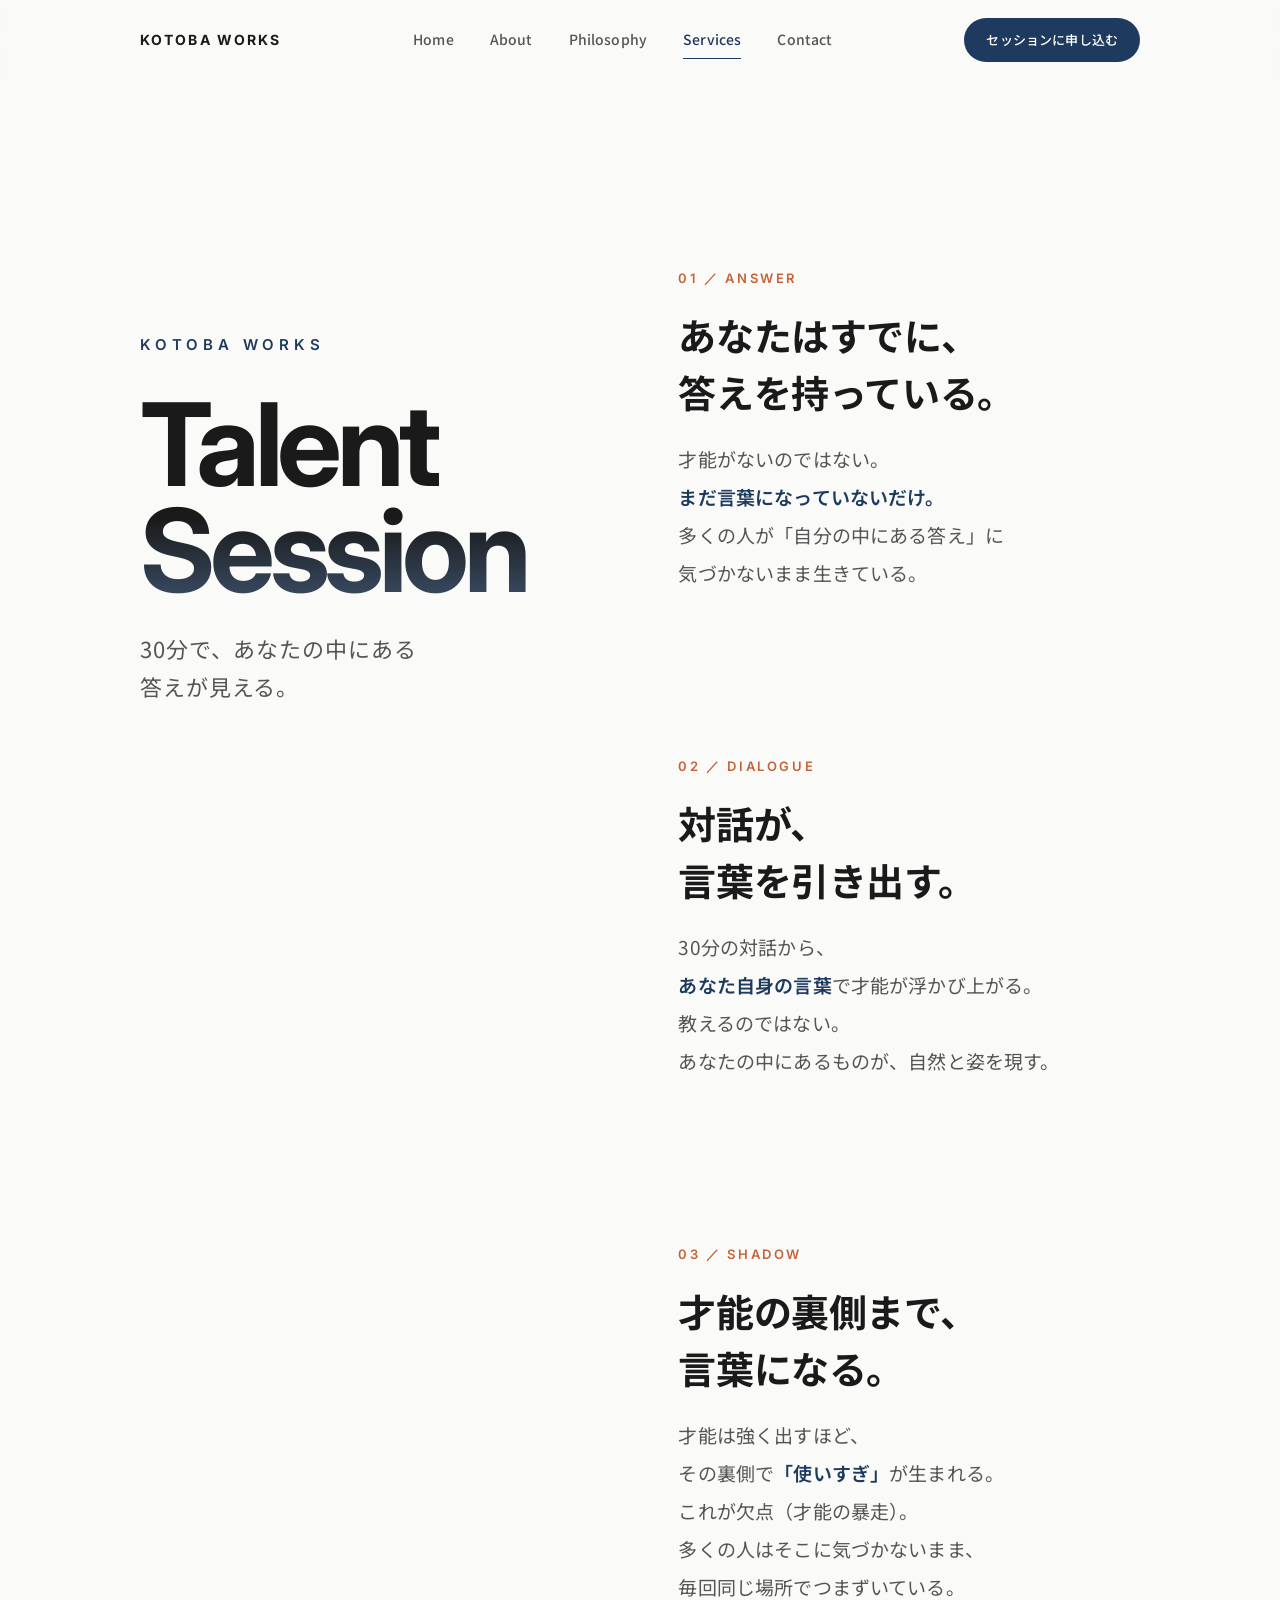
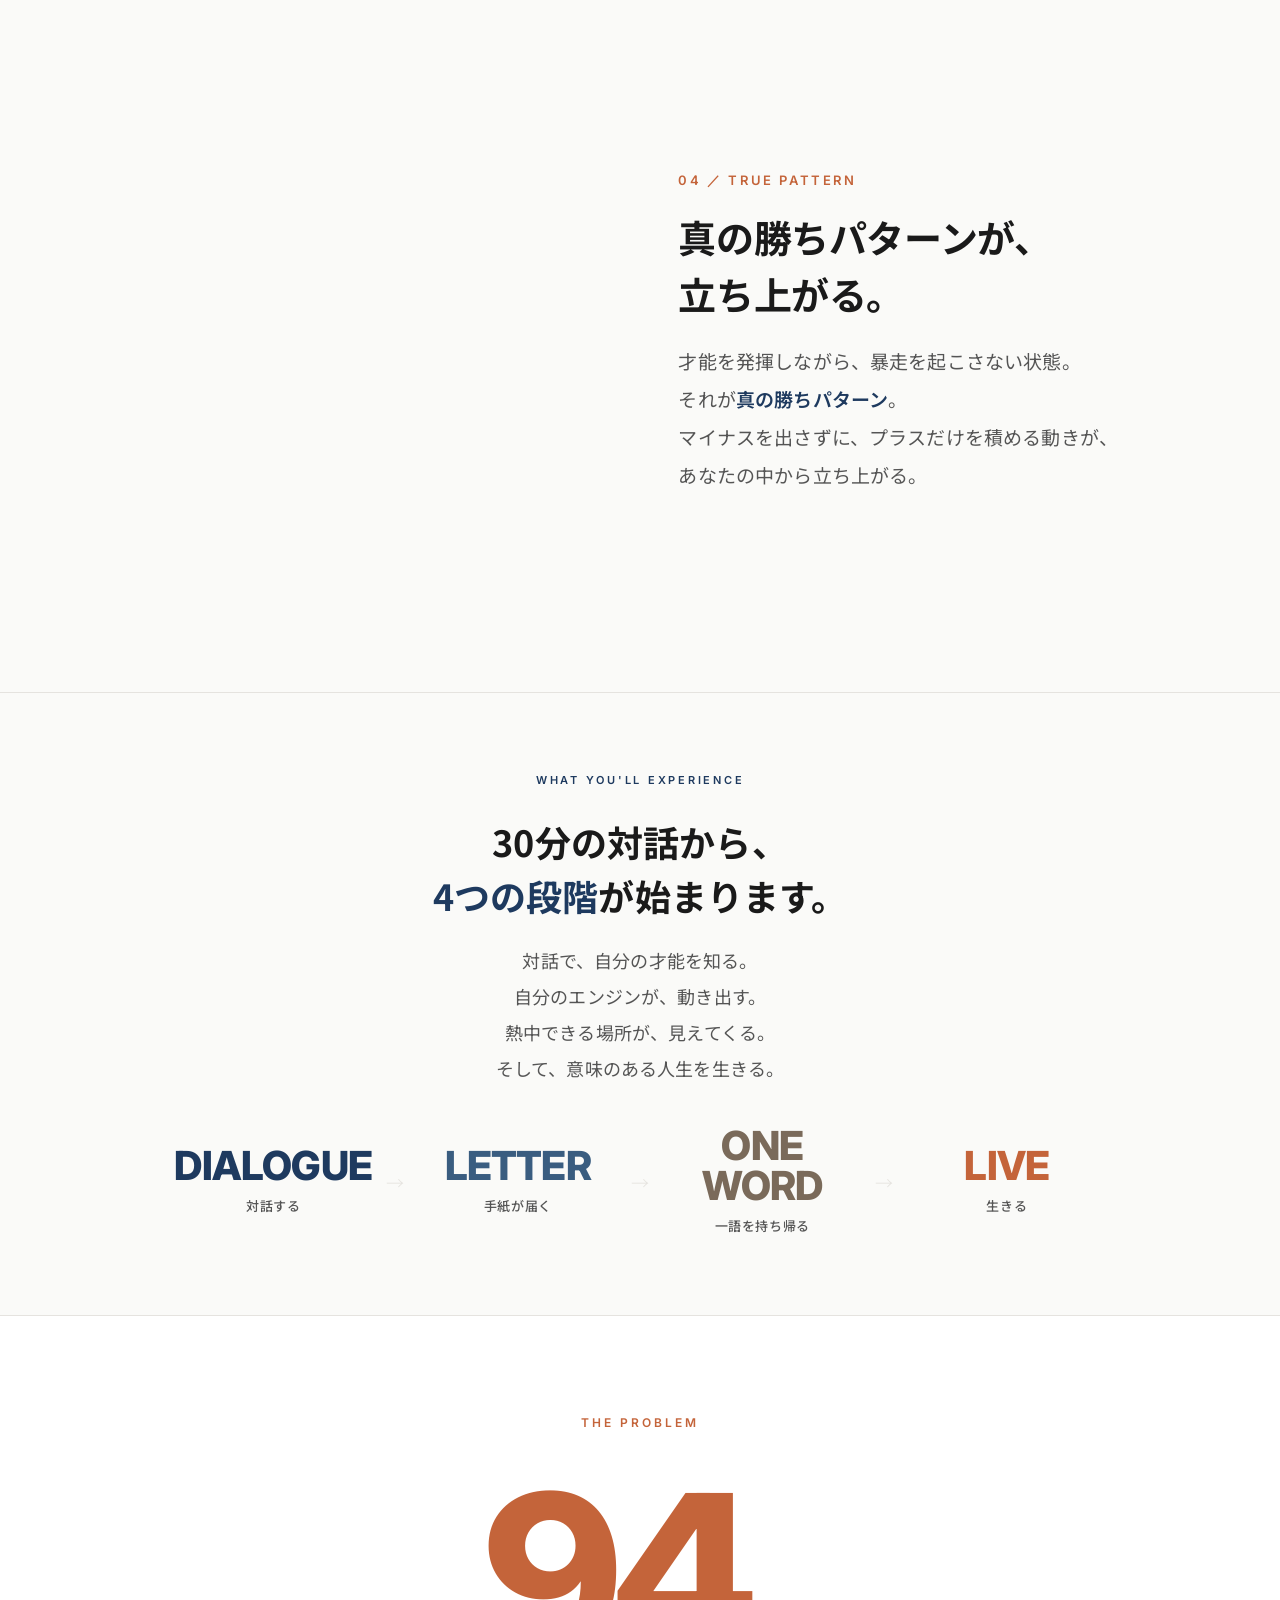
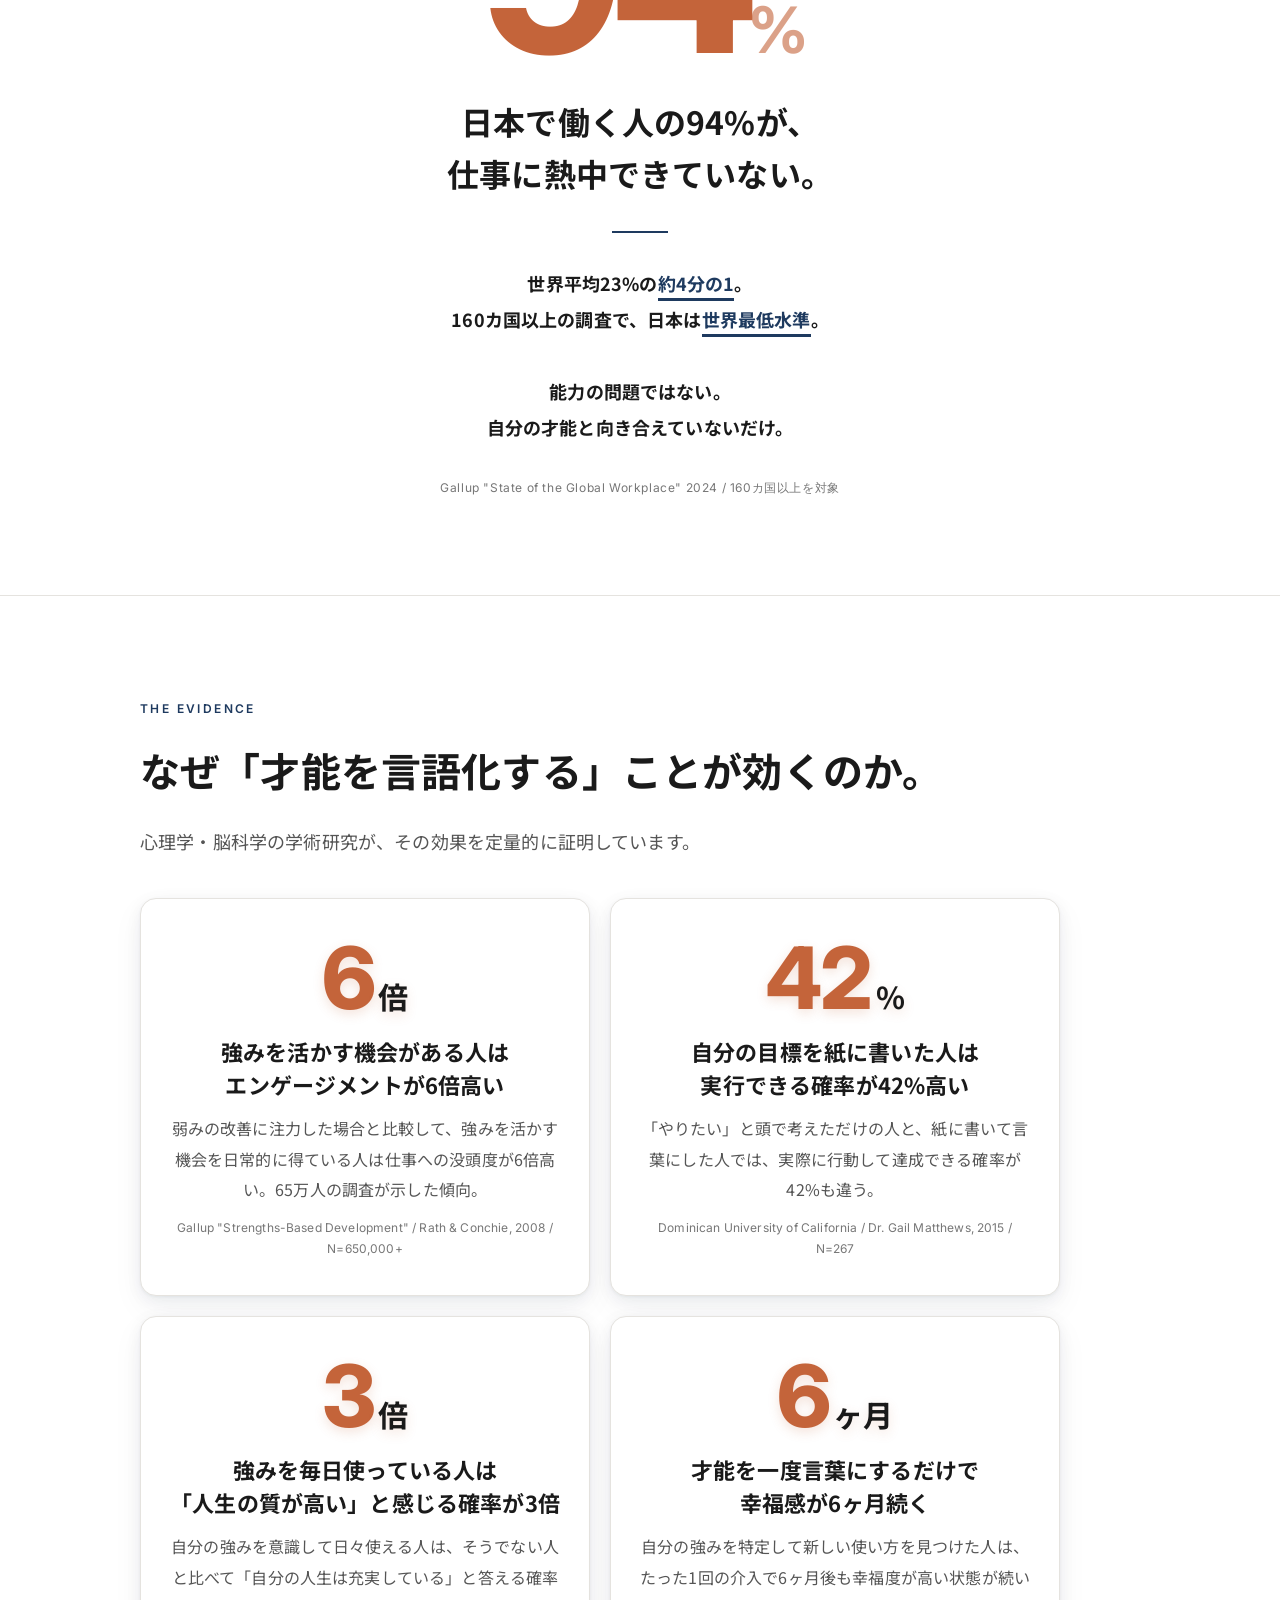
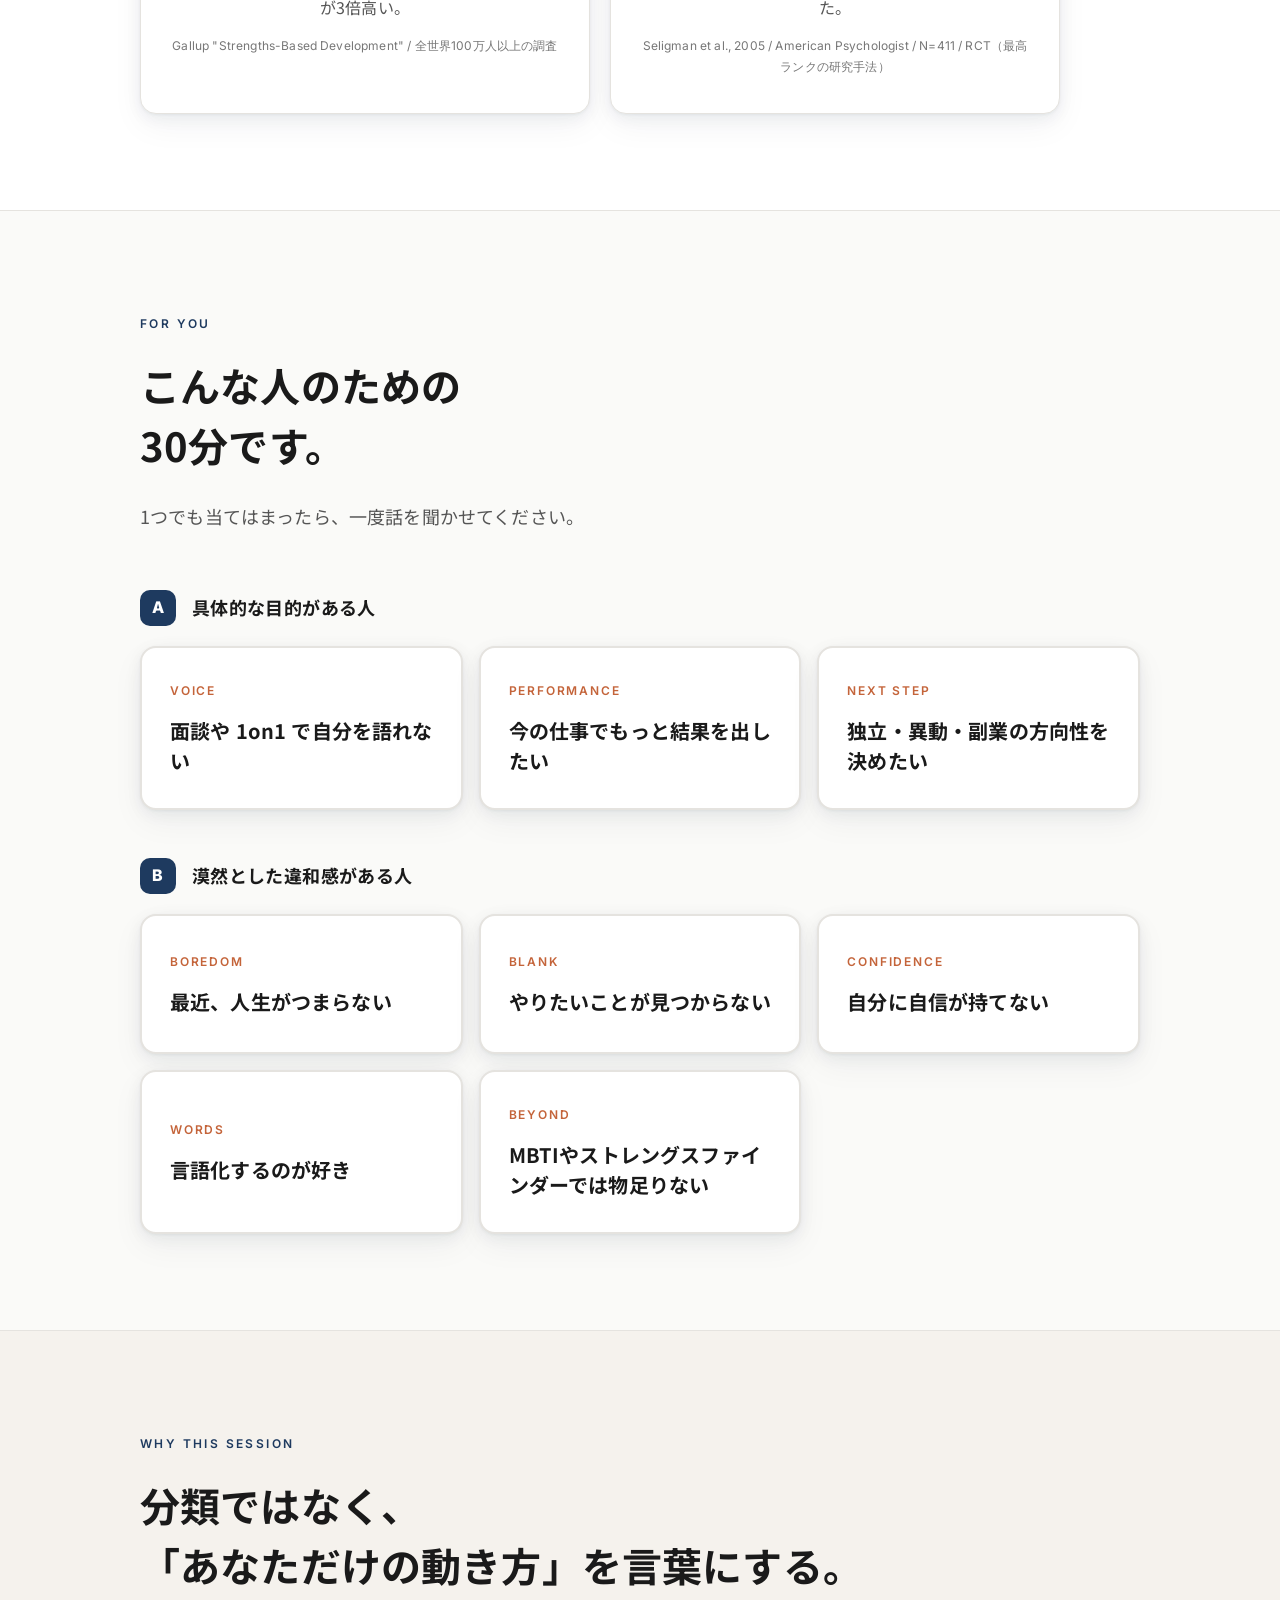
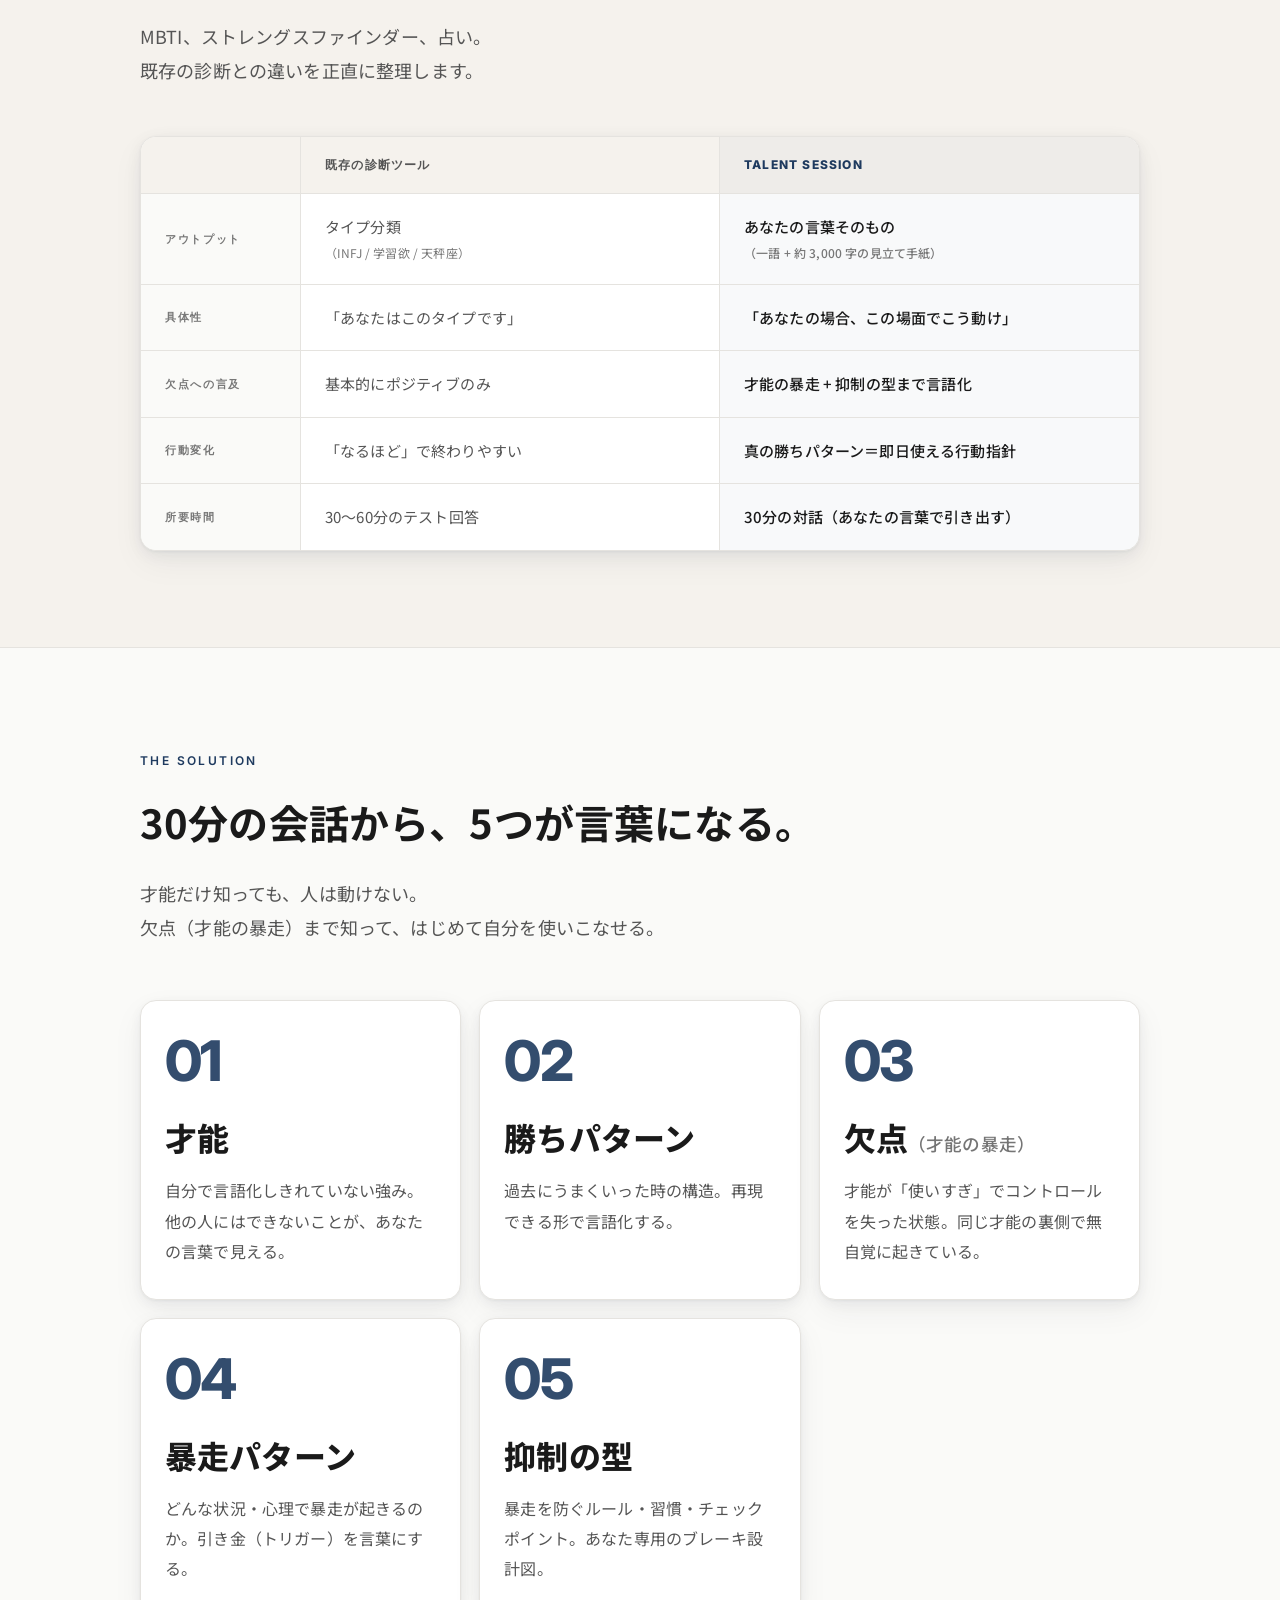
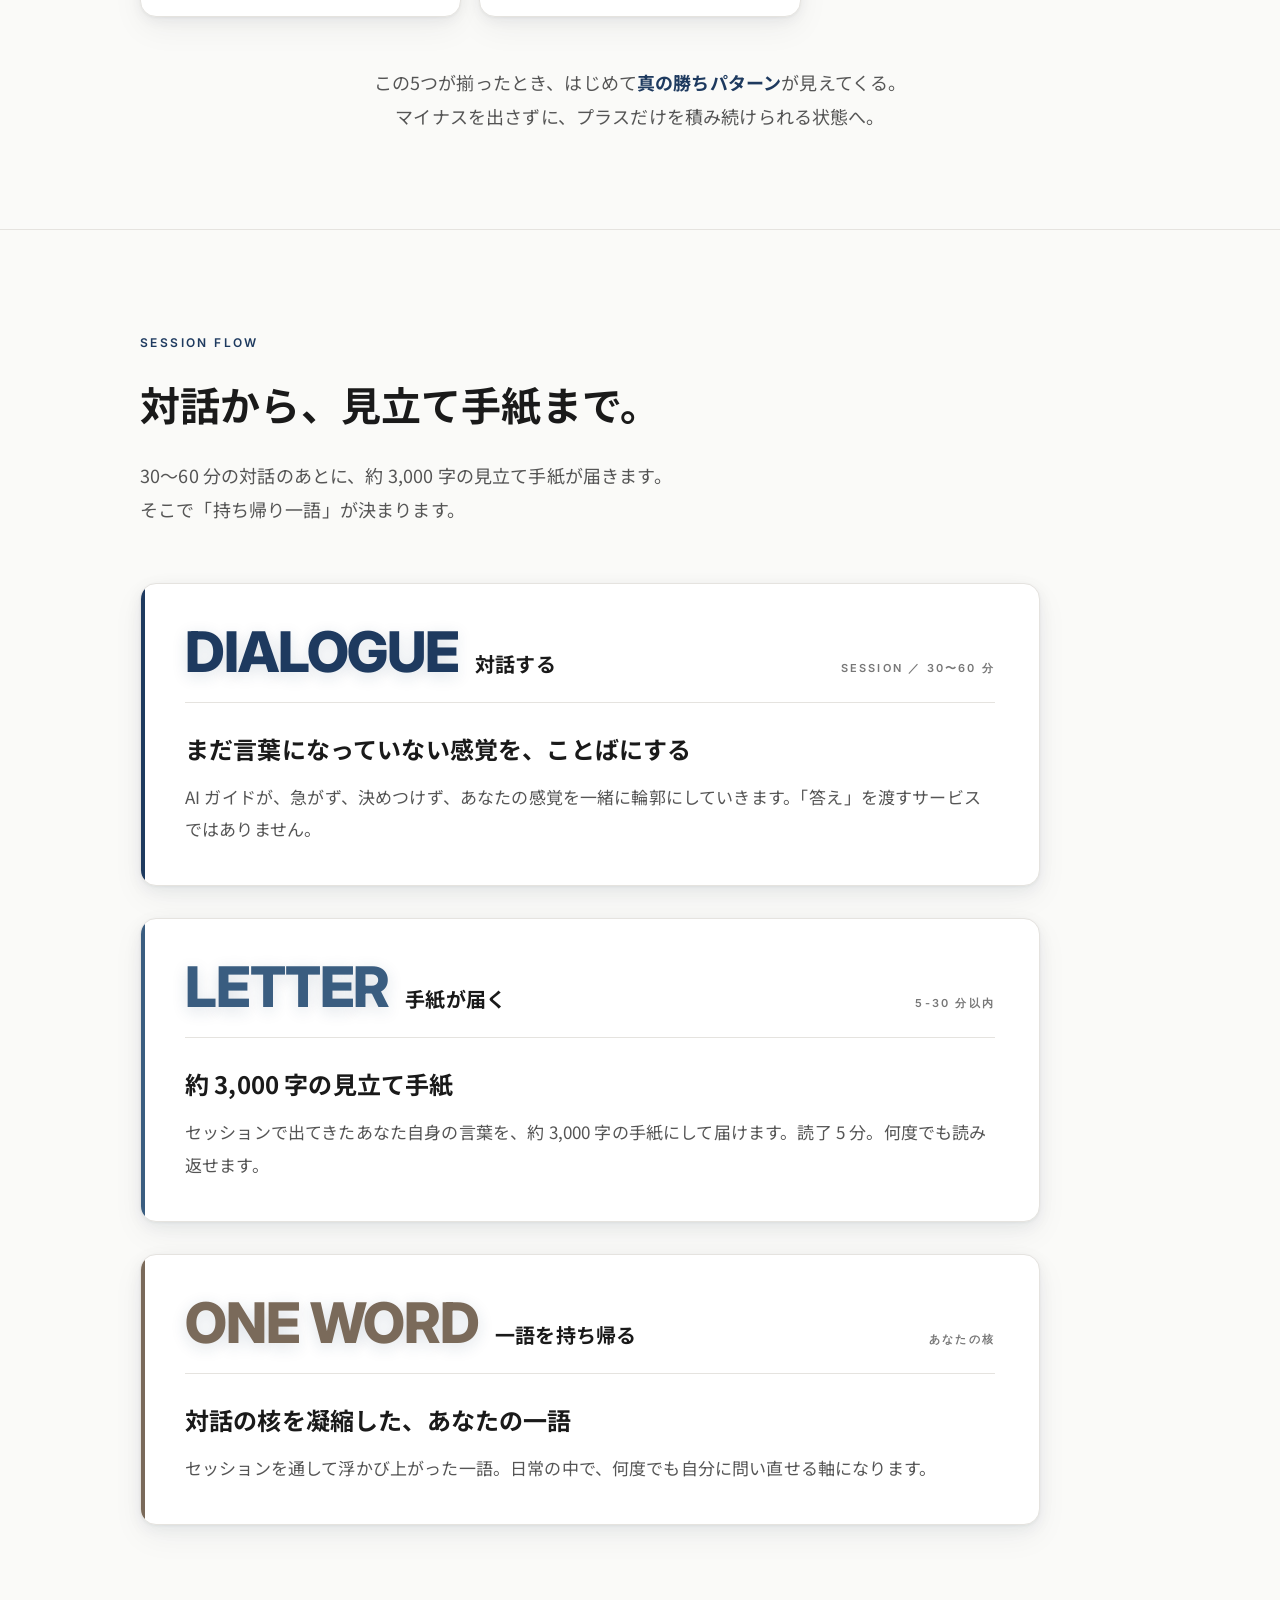
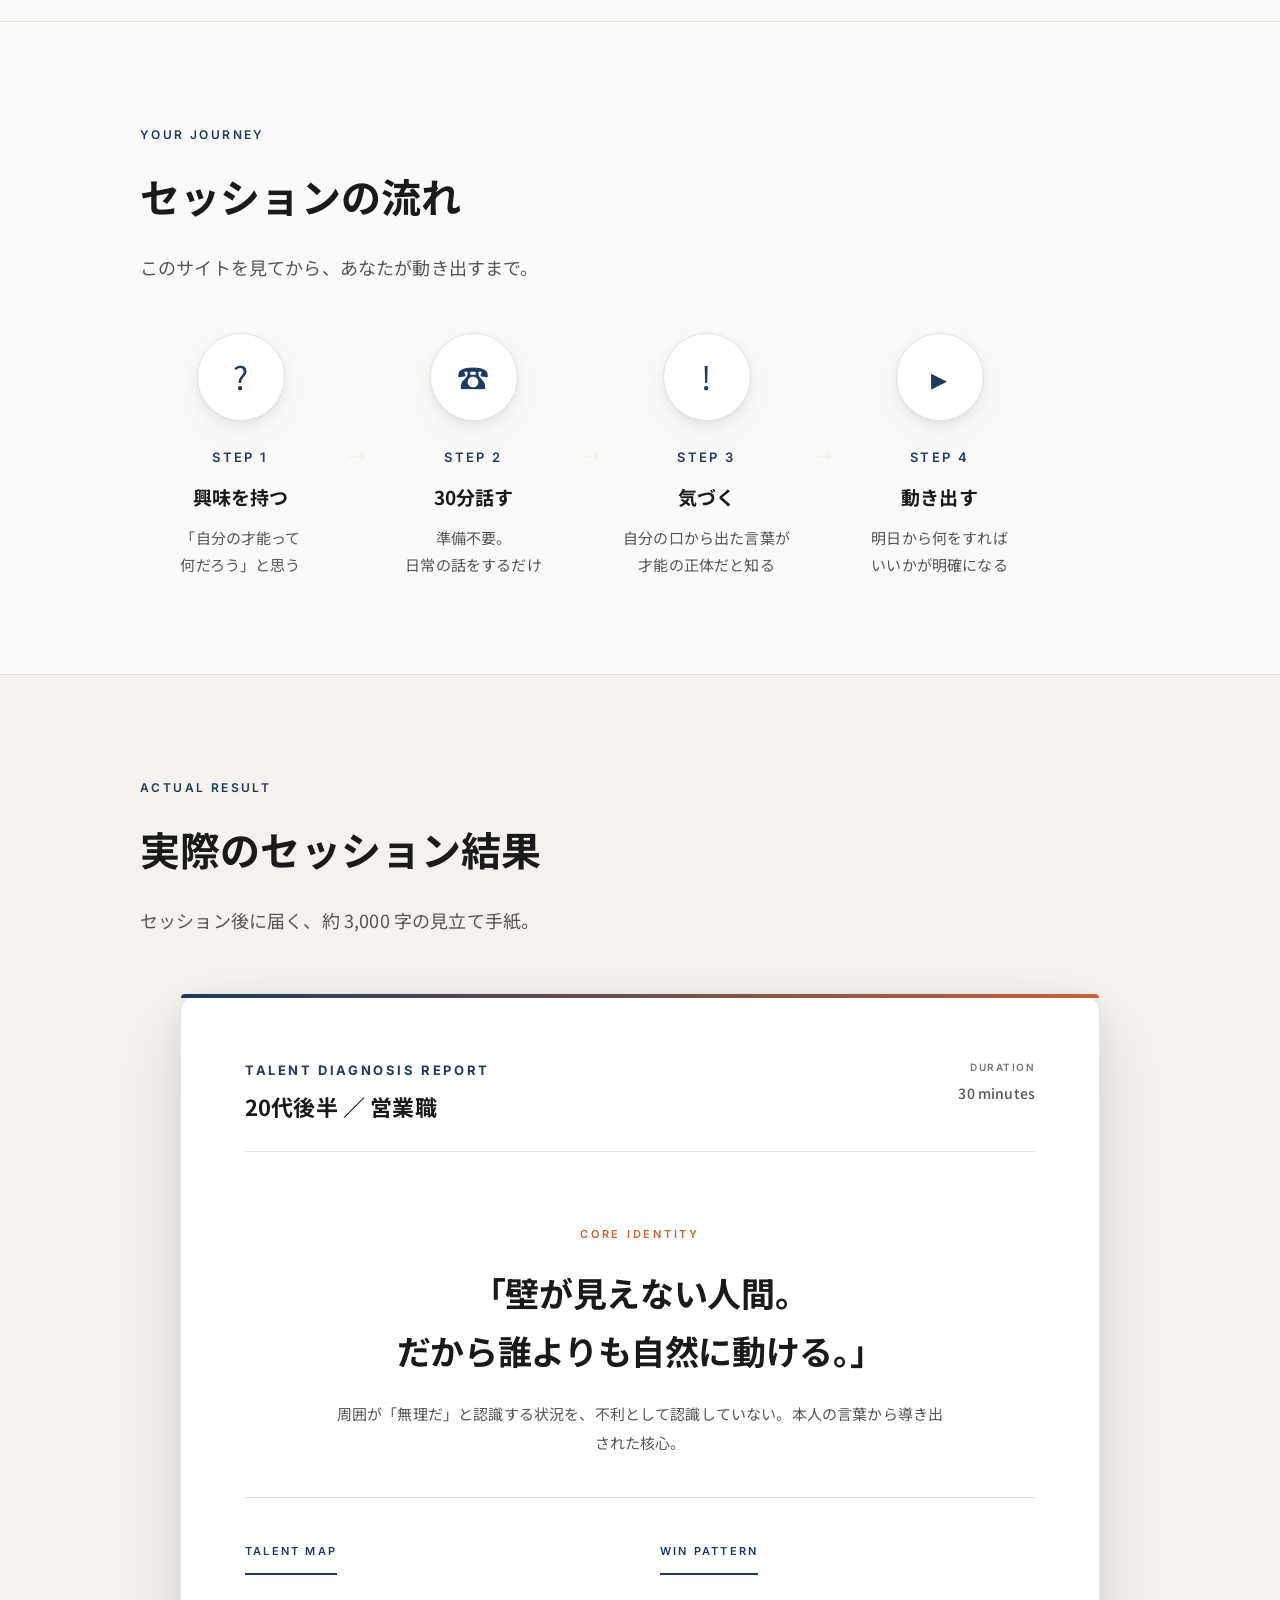
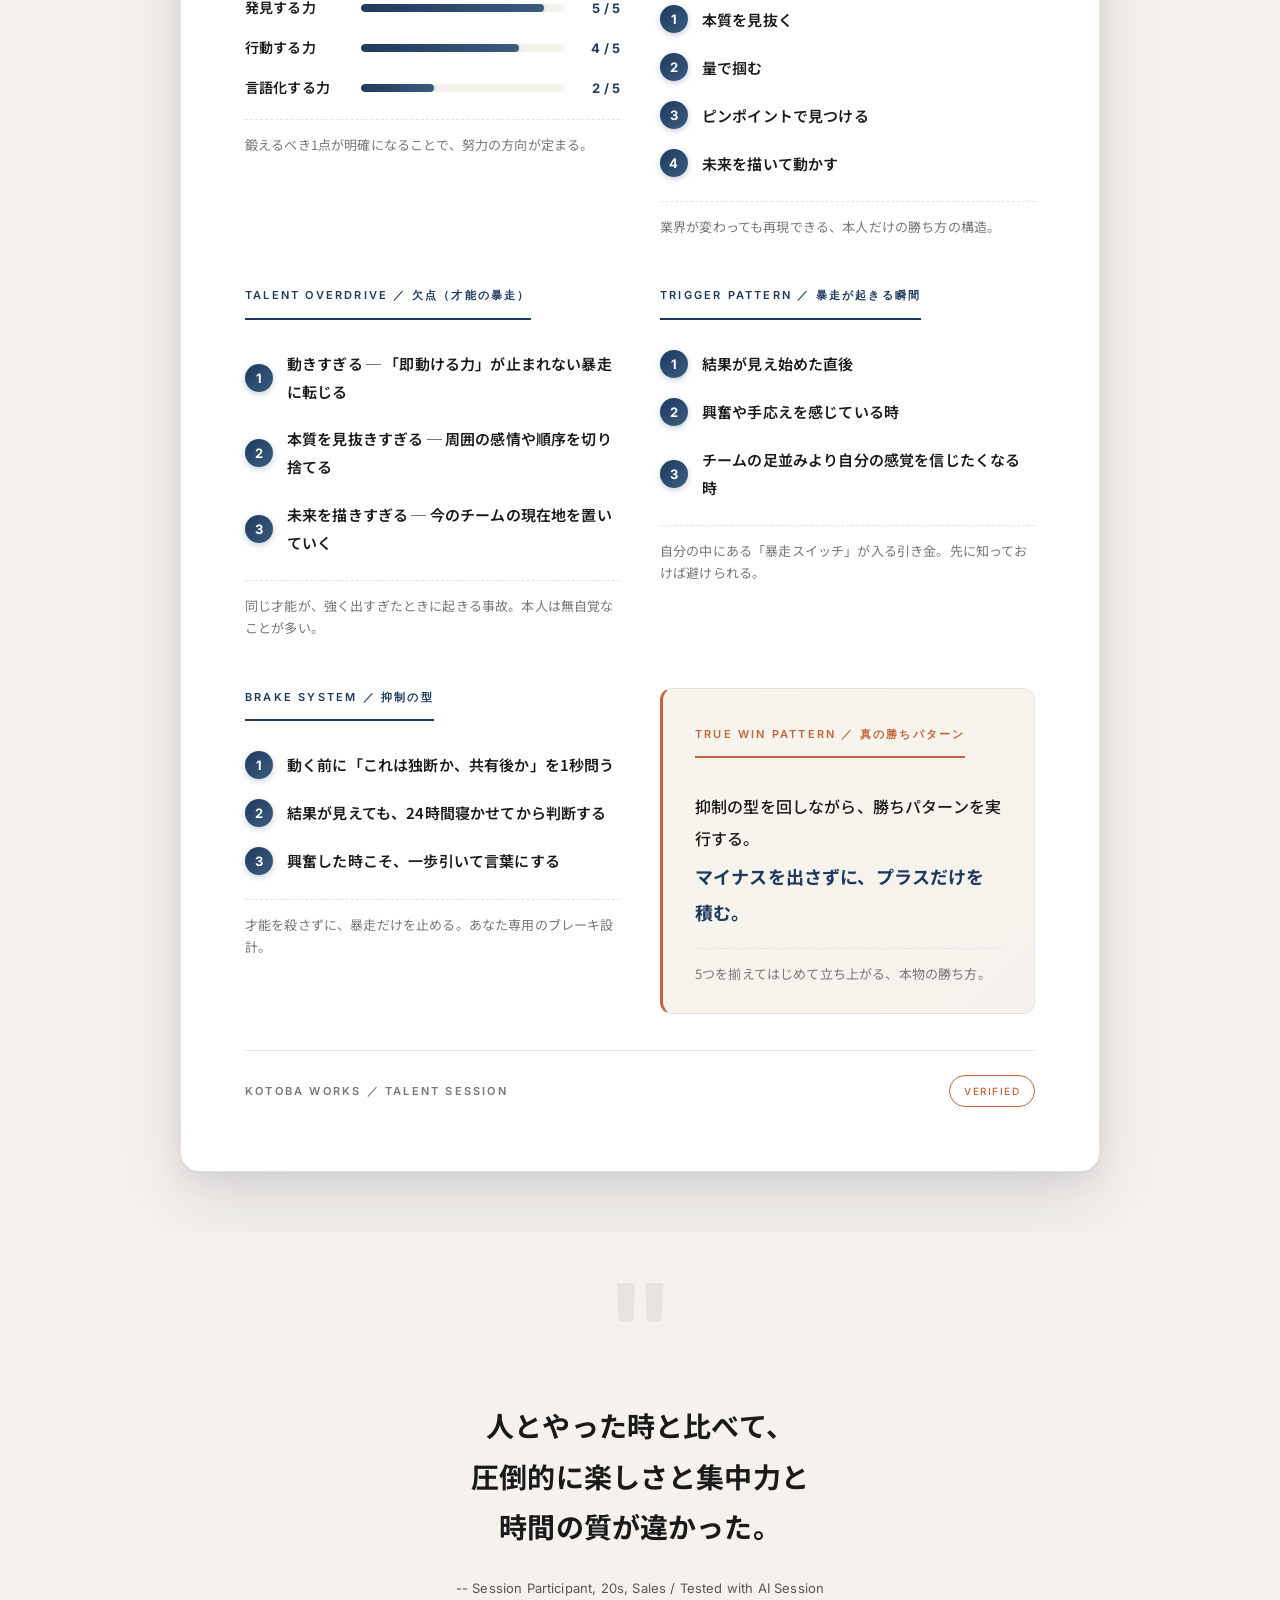
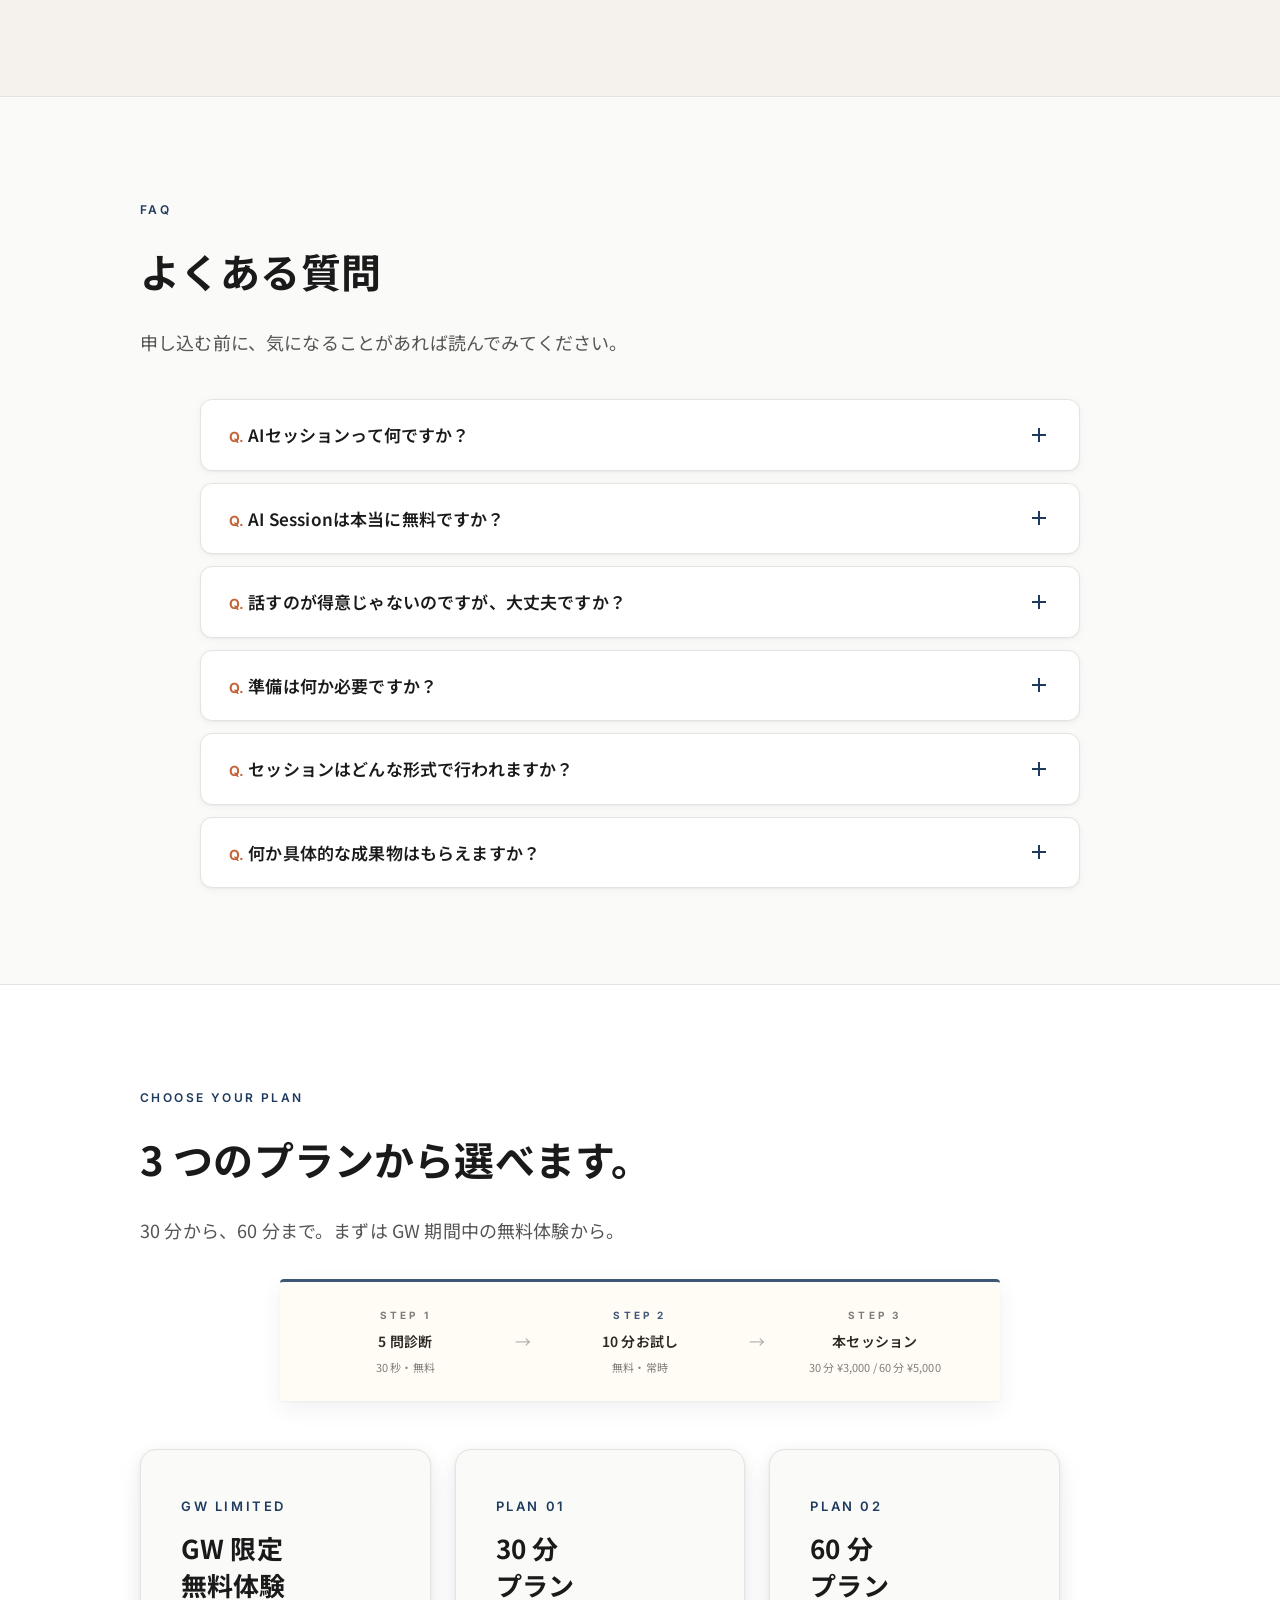
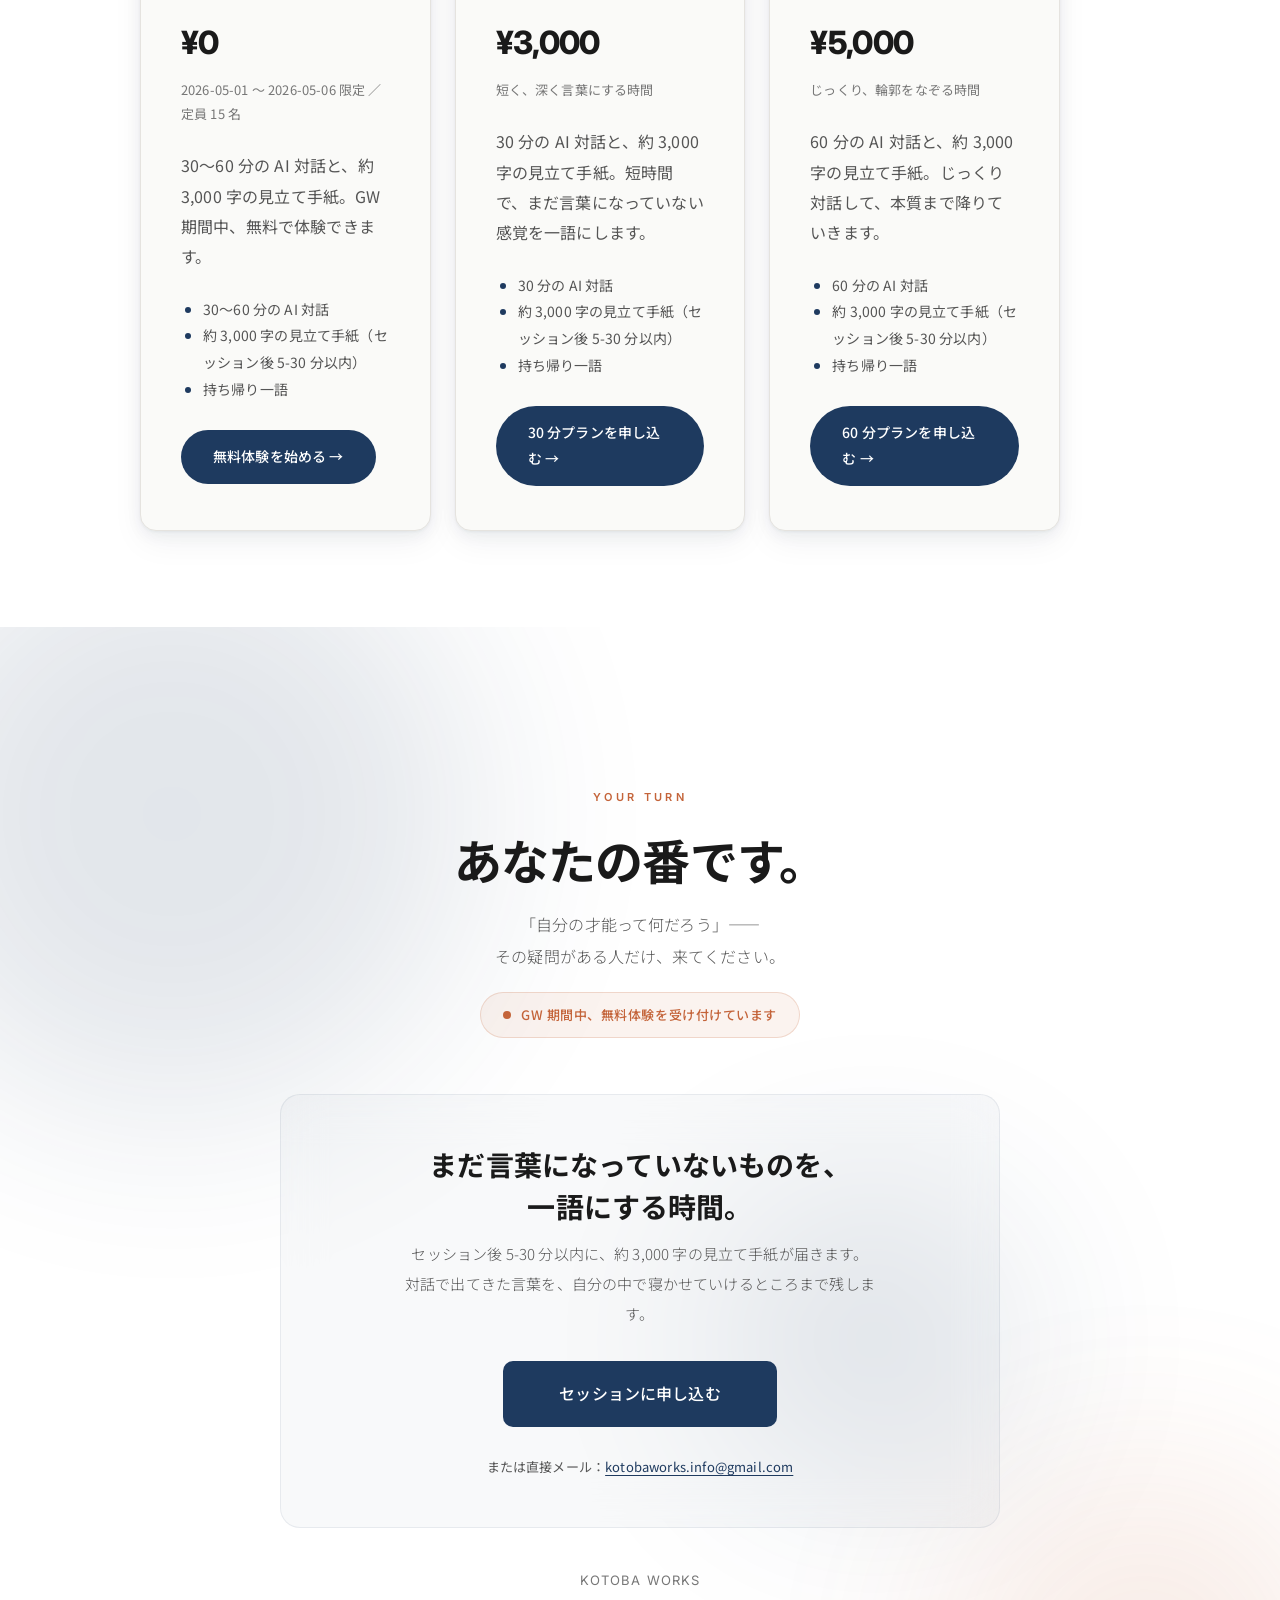
==== commit 967990ef: "feat(funnel): 3 段階導線視覚化セクション追加 (5問診断 → 10分お試し → 本セッション) PMO 5/1 17:39 確定の命名統一に従い、CHOOSE YOUR PLAN セク" ====
--- a/session_lp.html
+++ b/session_lp.html
@@ -2693,6 +2693,25 @@
     <p class="label fi">CHOOSE YOUR PLAN</p>
     <h2 class="heading fi d1">3 つのプランから選べます。</h2>
     <p class="subtext fi d2">30 分から、60 分まで。まずは GW 期間中の無料体験から。</p>
+    <div class="funnel-steps fi d2" style="margin: 32px auto 0; max-width: 720px; display: flex; align-items: stretch; gap: 16px; padding: 24px clamp(20px, 4vw, 32px); background: rgba(255, 252, 246, 0.94); border-top: 3px solid rgba(30, 58, 95, 0.85); border-radius: 4px; box-shadow: 0 1px 2px rgba(26, 19, 14, 0.04), 0 8px 24px rgba(26, 19, 14, 0.06); flex-wrap: wrap; justify-content: center;">
+      <div style="flex: 1 1 0; min-width: 120px; text-align: center;">
+        <div style="font-family: var(--en); font-size: 10px; font-weight: 700; letter-spacing: 0.32em; color: rgba(26, 19, 14, 0.55); text-transform: uppercase;">STEP 1</div>
+        <div style="font-family: var(--mincho); font-size: 14px; font-weight: 600; color: rgba(26, 19, 14, 0.92); margin-top: 4px;">5 問診断</div>
+        <div style="font-family: var(--mincho); font-size: 11px; color: rgba(26, 19, 14, 0.55); margin-top: 2px;">30 秒・無料</div>
+      </div>
+      <div aria-hidden style="display: flex; align-items: center; color: rgba(26, 19, 14, 0.35);">→</div>
+      <div style="flex: 1 1 0; min-width: 120px; text-align: center;">
+        <div style="font-family: var(--en); font-size: 10px; font-weight: 700; letter-spacing: 0.32em; color: rgba(30, 58, 95, 0.85); text-transform: uppercase;">STEP 2</div>
+        <div style="font-family: var(--mincho); font-size: 14px; font-weight: 600; color: rgba(26, 19, 14, 0.92); margin-top: 4px;">10 分お試し</div>
+        <div style="font-family: var(--mincho); font-size: 11px; color: rgba(26, 19, 14, 0.55); margin-top: 2px;">無料・常時</div>
+      </div>
+      <div aria-hidden style="display: flex; align-items: center; color: rgba(26, 19, 14, 0.35);">→</div>
+      <div style="flex: 1 1 0; min-width: 120px; text-align: center;">
+        <div style="font-family: var(--en); font-size: 10px; font-weight: 700; letter-spacing: 0.32em; color: rgba(26, 19, 14, 0.55); text-transform: uppercase;">STEP 3</div>
+        <div style="font-family: var(--mincho); font-size: 14px; font-weight: 600; color: rgba(26, 19, 14, 0.92); margin-top: 4px;">本セッション</div>
+        <div style="font-family: var(--mincho); font-size: 11px; color: rgba(26, 19, 14, 0.55); margin-top: 2px;">30 分 ¥3,000 / 60 分 ¥5,000</div>
+      </div>
+    </div>
 
     <div class="mode-grid">
 
